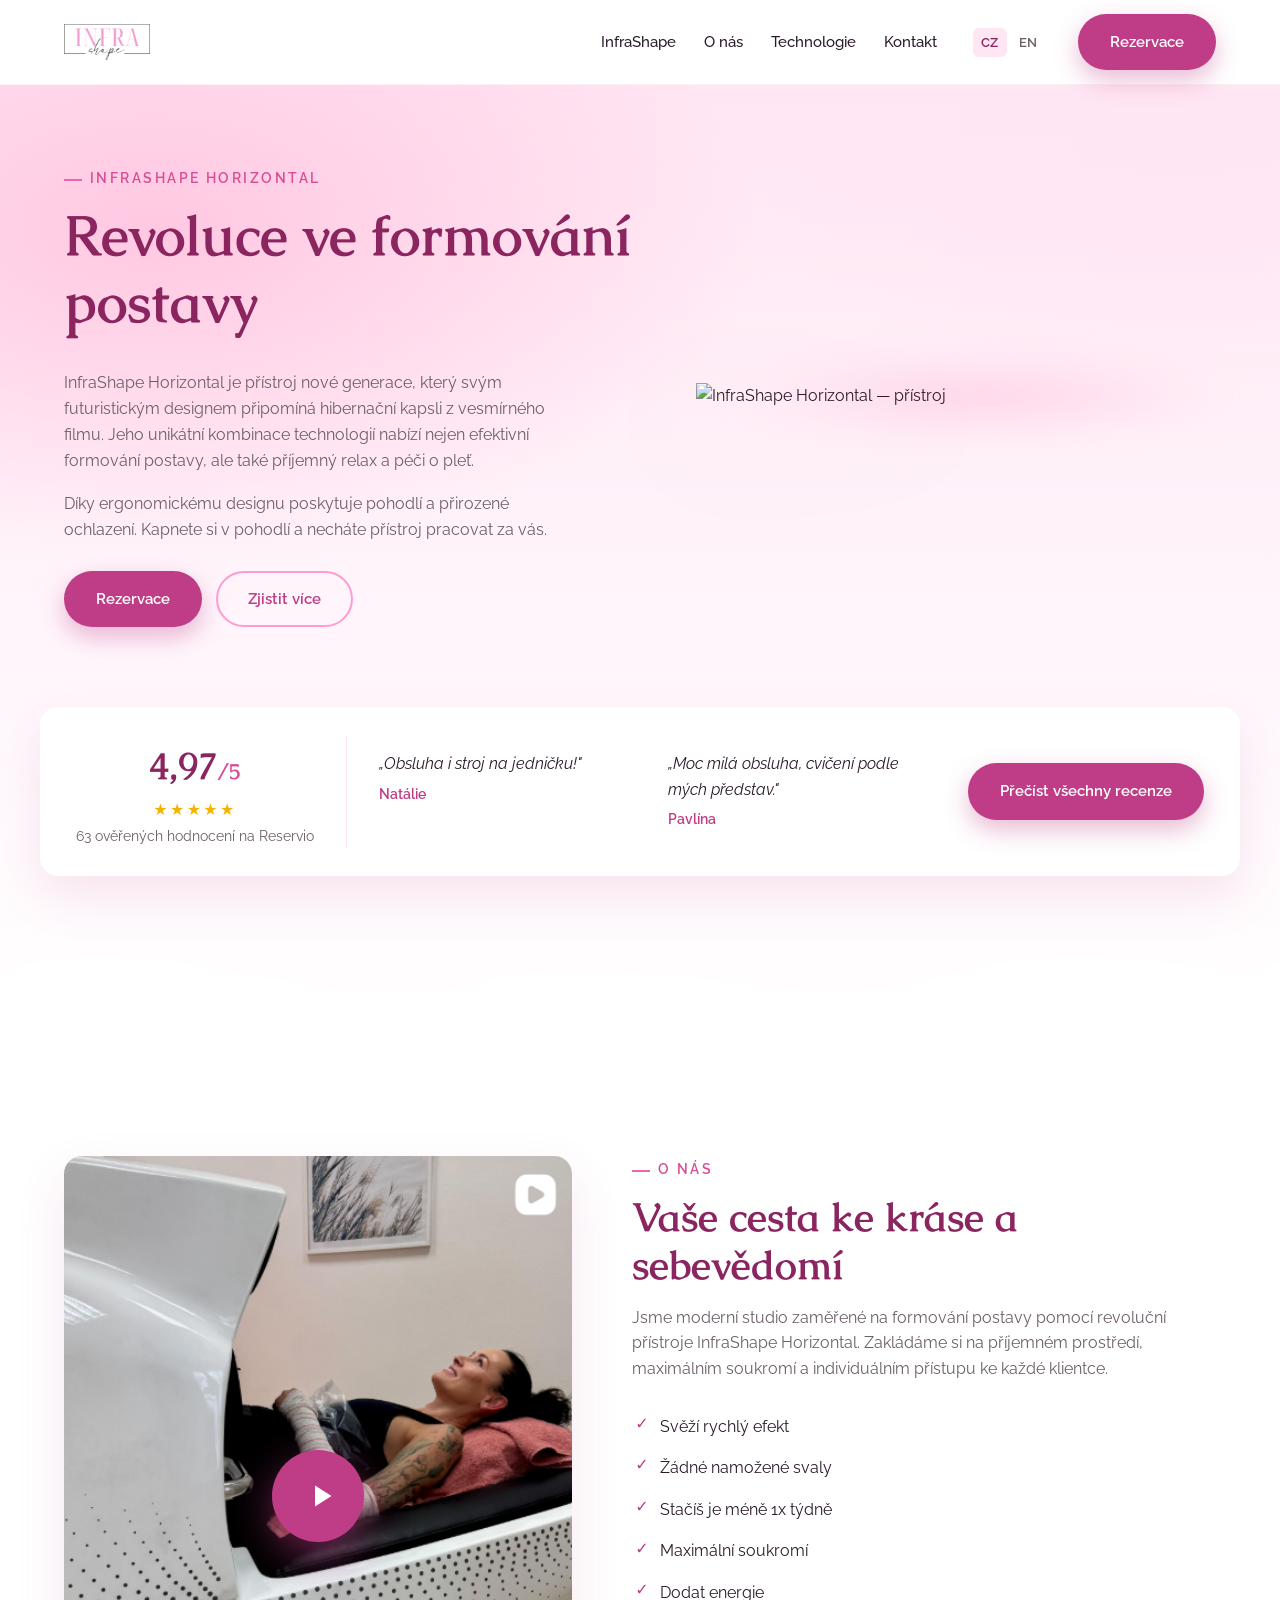
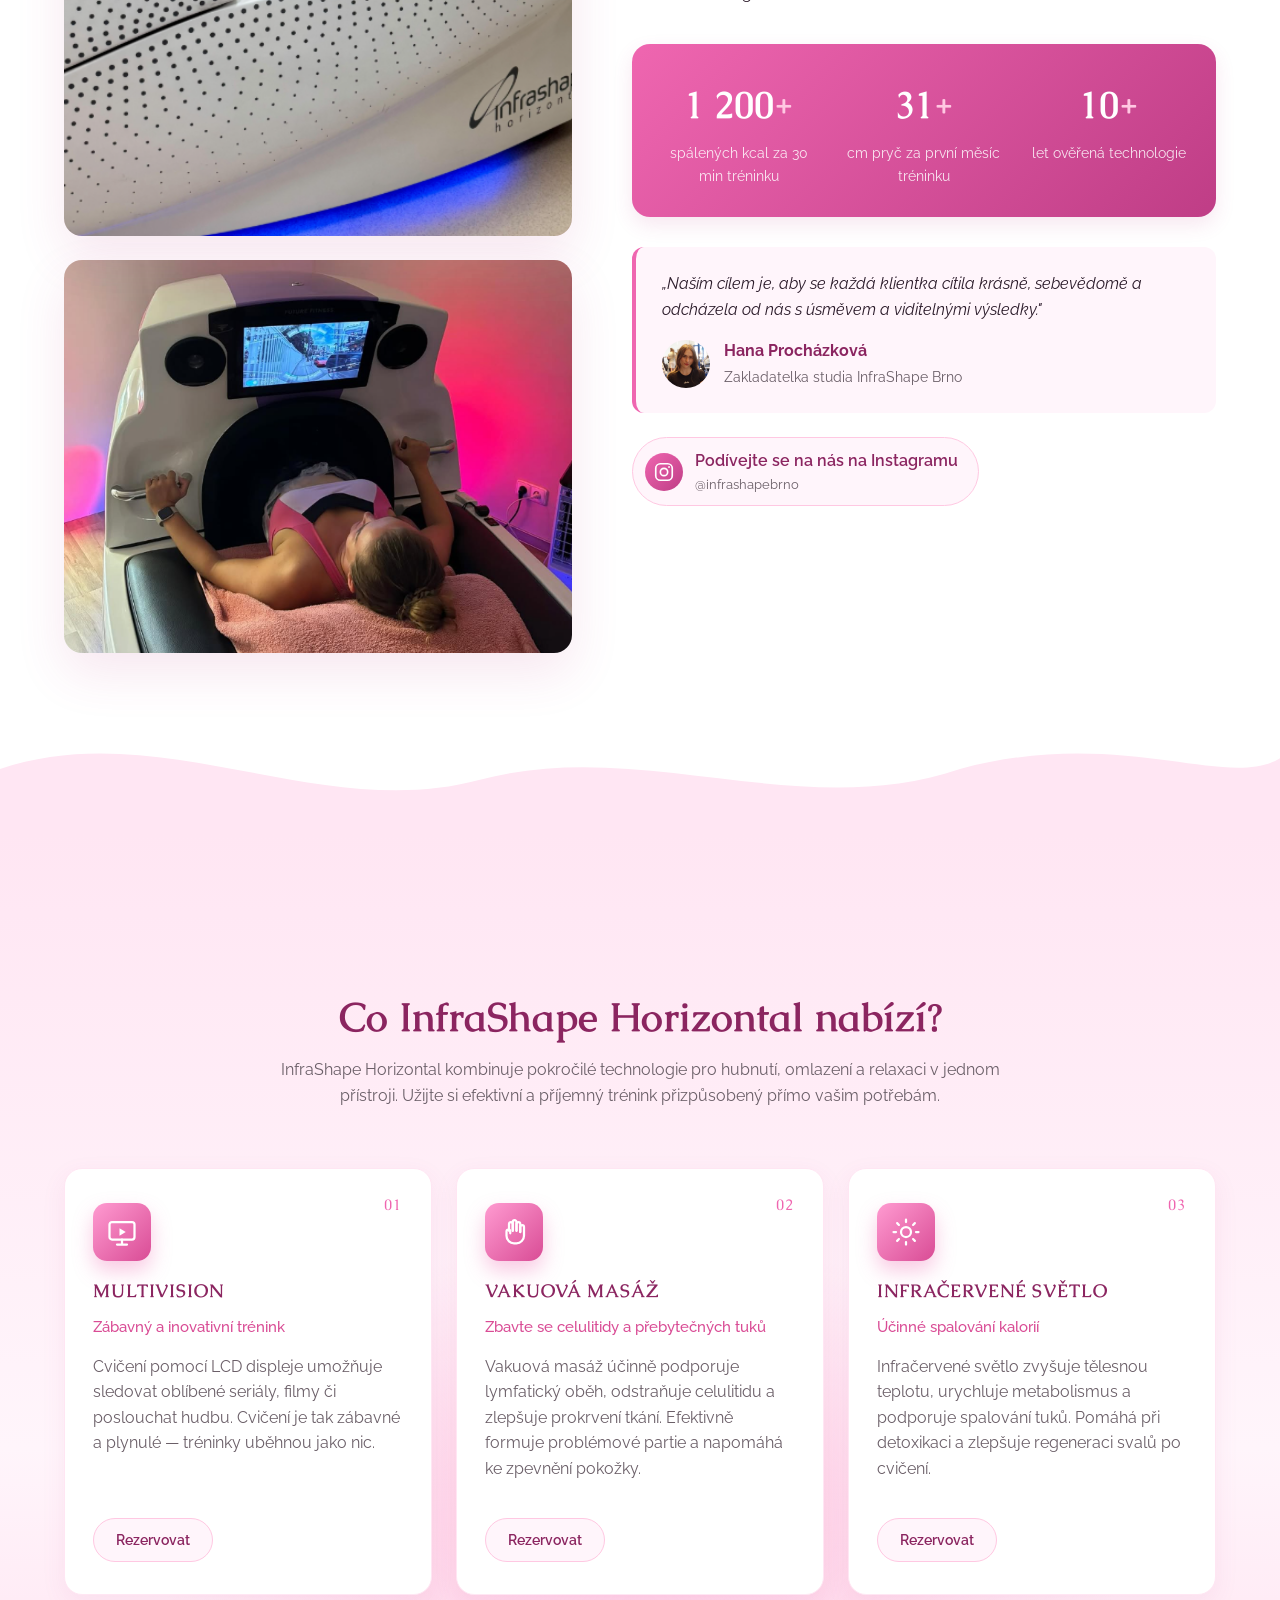
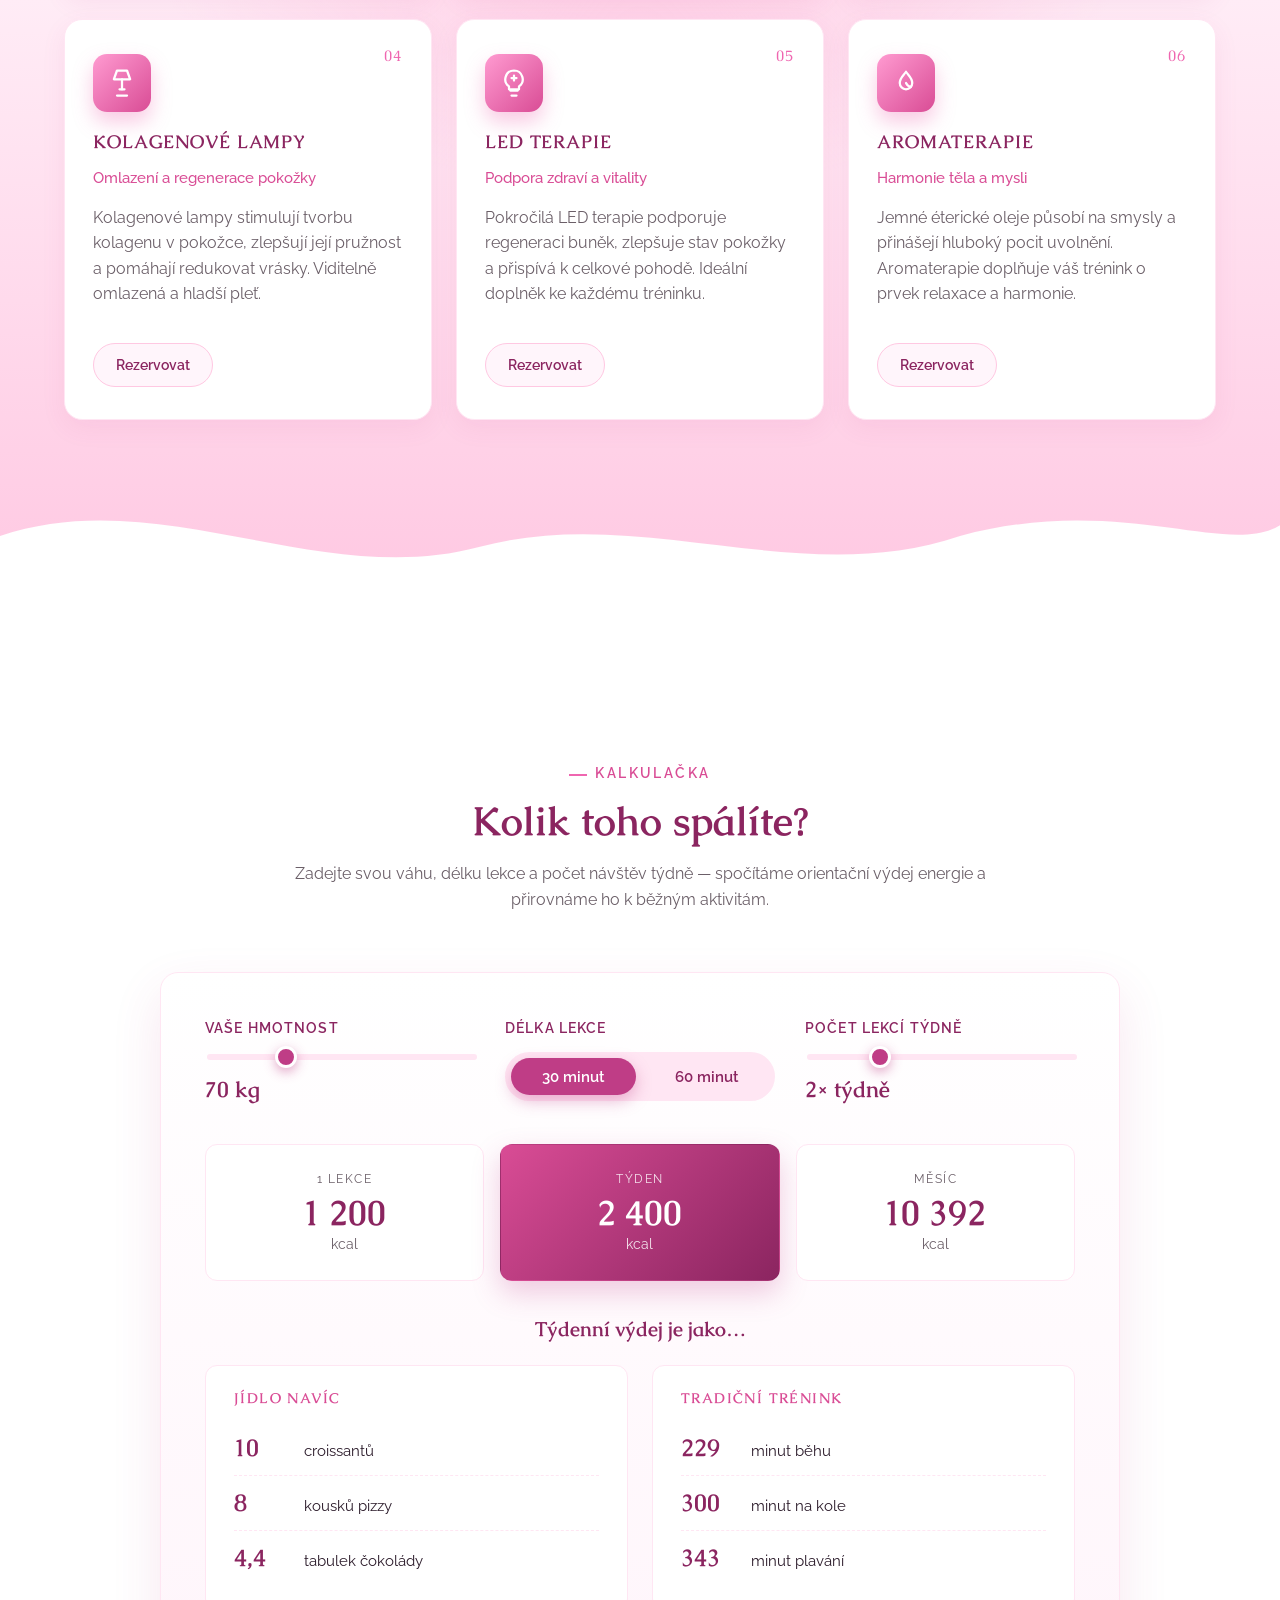
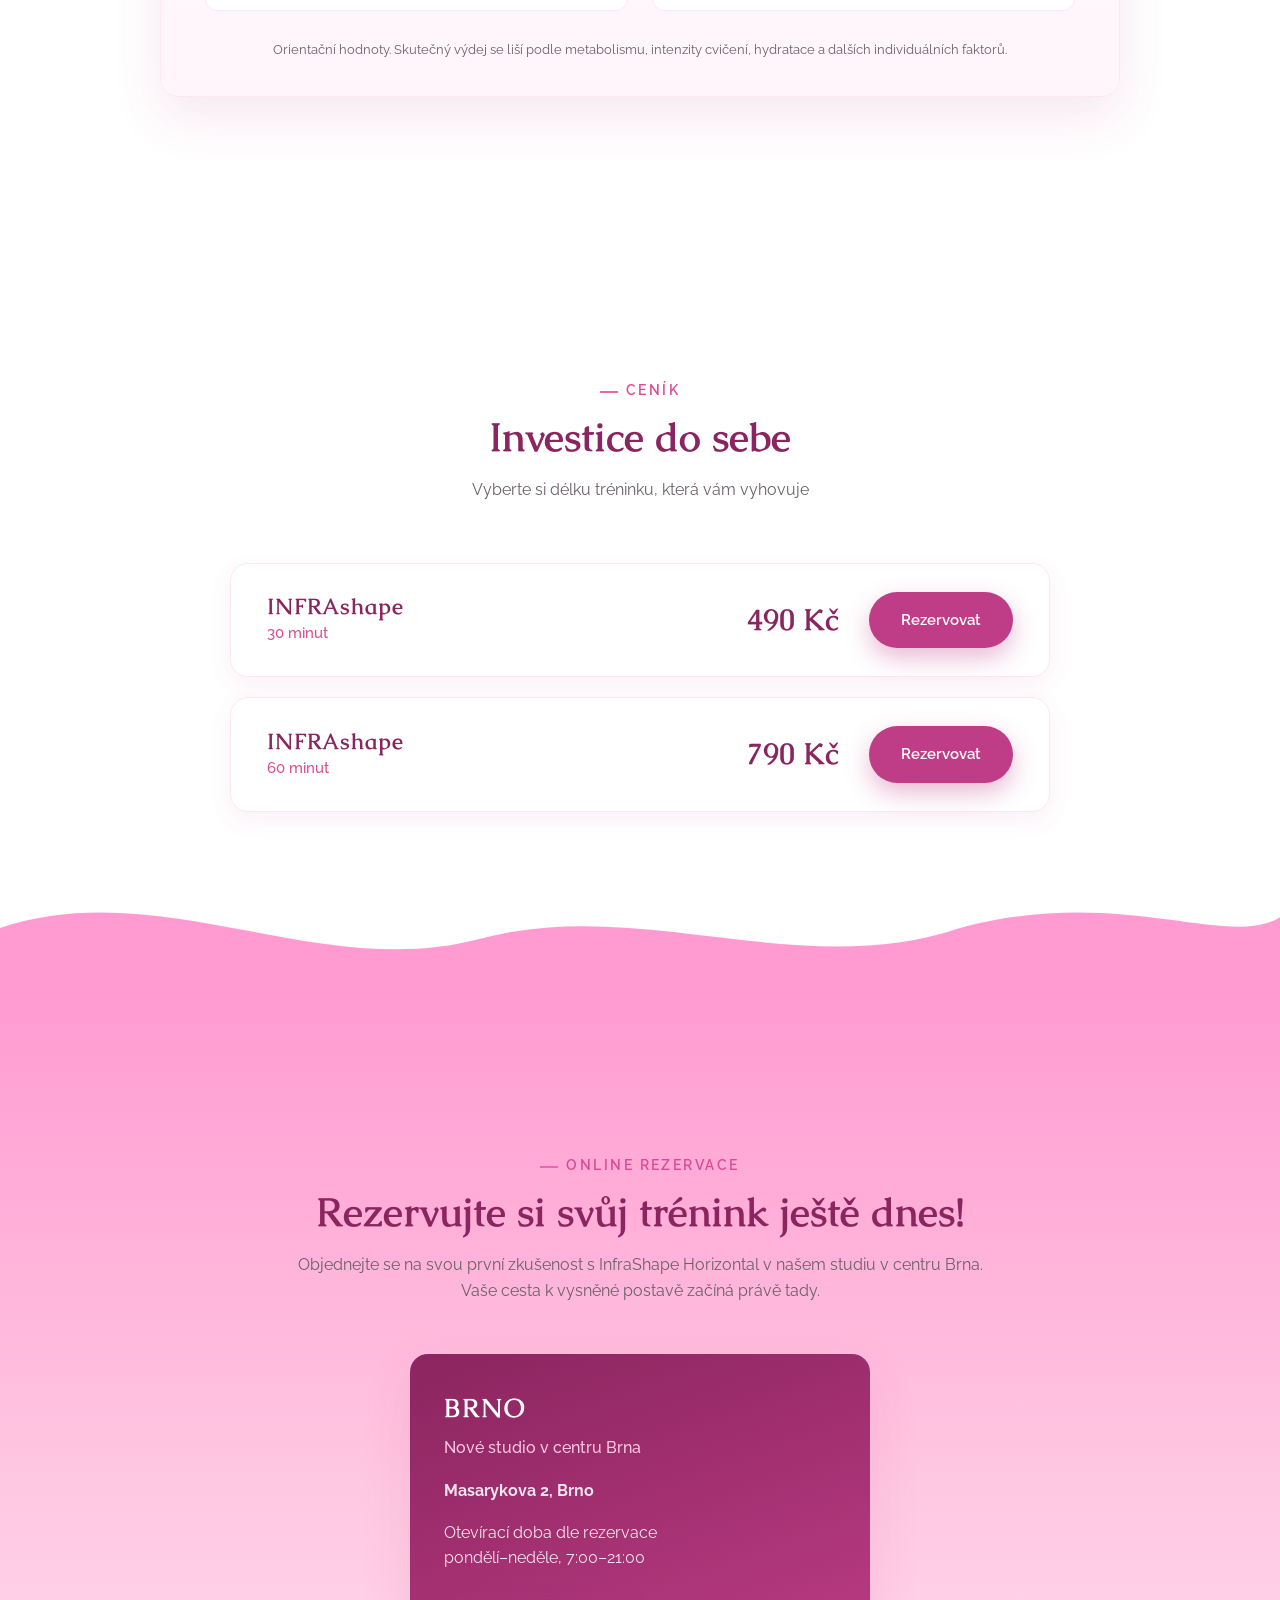
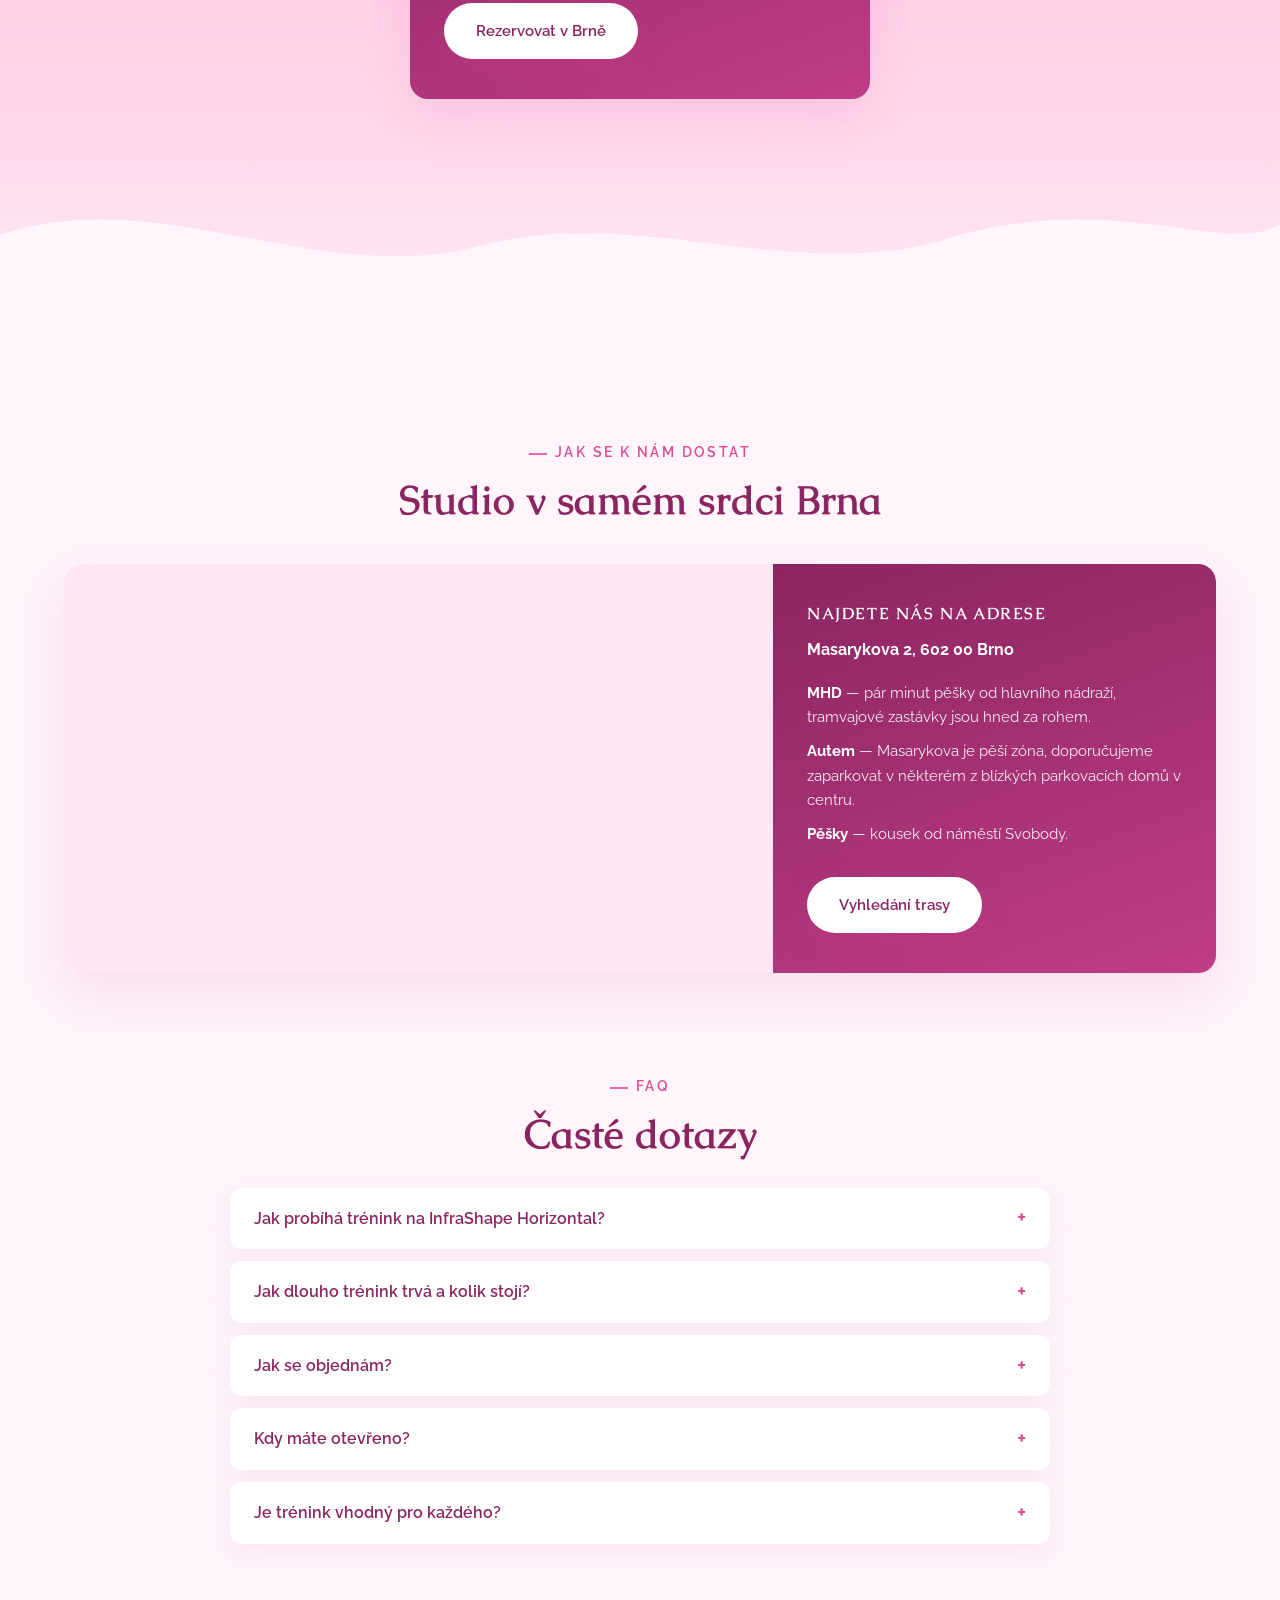
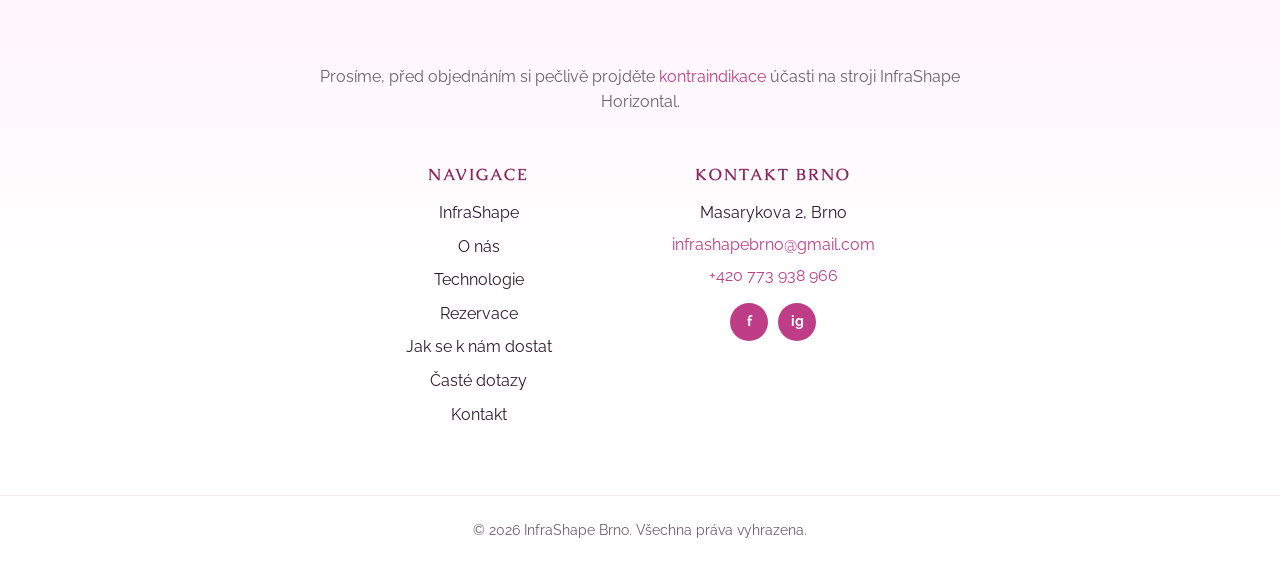
==== index.html @ cd4cecb2 "Úpravy dle klientky: recenze z Reservia, FAQ, Jak se k nám dostat - Pruh se statistikami pod hero na" ====
<!DOCTYPE html>
<html lang="cs">
<head>
  <meta charset="UTF-8" />
  <meta name="viewport" content="width=device-width, initial-scale=1.0" />
  <title>InfraShape Brno — Revoluce ve formování postavy</title>
  <meta name="description" content="InfraShape Horizontal — moderní studio v Brně zaměřené na formování postavy pomocí revoluční technologie. Rezervujte si trénink ještě dnes." />
  <link rel="canonical" href="https://infrashape.vercel.app/" />
  <link rel="alternate" hreflang="cs" href="https://infrashape.vercel.app/" />
  <link rel="alternate" hreflang="en" href="https://infrashape.vercel.app/en/" />
  <link rel="alternate" hreflang="x-default" href="https://infrashape.vercel.app/" />
  <link rel="icon" type="image/png" href="img/logo.png" />
  <link rel="preconnect" href="https://fonts.googleapis.com" />
  <link rel="preconnect" href="https://fonts.gstatic.com" crossorigin />
  <link href="https://fonts.googleapis.com/css2?family=Caudex:wght@400;700&family=Raleway:wght@300;400;500;600;700&display=swap" rel="stylesheet" />
  <link rel="stylesheet" href="css/style.css" />
</head>
<body>

  <header class="site-header">
    <div class="container header-inner">
      <a href="#home" class="logo">
        <img src="img/logo.png" alt="InfraShape" />
      </a>
      <nav class="nav" id="nav">
        <a href="#home">InfraShape</a>
        <a href="#about">O nás</a>
        <a href="#tech">Technologie</a>
        <a href="#contact">Kontakt</a>
      </nav>
      <div class="lang-switch" aria-label="Jazyk">
        <span class="lang-current" aria-current="page">CZ</span>
        <a href="en/" hreflang="en" lang="en">EN</a>
      </div>
      <a href="https://infrashape-brno.reservio.com" class="btn btn-primary" target="_blank" rel="noopener noreferrer">Rezervace</a>
      <button class="nav-toggle" id="navToggle" aria-label="Menu" aria-expanded="false">
        <span></span><span></span><span></span>
      </button>
    </div>
  </header>

  <main>

    <section id="home" class="hero">
      <div class="container hero-inner">
        <div class="hero-text">
          <span class="eyebrow">Infrashape Horizontal</span>
          <h1>Revoluce ve formování postavy</h1>
          <p>InfraShape Horizontal je přístroj nové generace, který svým futuristickým designem připomíná hibernační kapsli z vesmírného filmu. Jeho unikátní kombinace technologií nabízí nejen efektivní formování postavy, ale také příjemný relax a péči o pleť.</p>
          <p>Díky ergonomickému designu poskytuje pohodlí a přirozené ochlazení. Kapnete si v pohodlí a necháte přístroj pracovat za vás.</p>
          <div class="hero-ctas">
            <a href="https://infrashape-brno.reservio.com" class="btn btn-primary" target="_blank" rel="noopener noreferrer">Rezervace</a>
            <a href="#about" class="btn btn-ghost">Zjistit více</a>
          </div>
        </div>
        <div class="hero-image">
          <img src="img/device.png" alt="InfraShape Horizontal — přístroj" />
        </div>
      </div>

      <div class="container reviews">
        <div class="reviews-score">
          <span class="reviews-num">4,97</span><span class="reviews-max">/5</span>
          <span class="reviews-stars" aria-hidden="true">★★★★★</span>
          <p>63 ověřených hodnocení na Reservio</p>
        </div>
        <ul class="reviews-quotes">
          <li><blockquote>„Obsluha i stroj na jedničku!"</blockquote><span>Natálie</span></li>
          <li><blockquote>„Moc milá obsluha, cvičení podle mých představ."</blockquote><span>Pavlína</span></li>
        </ul>
        <a href="https://www.reservio.cz/b/infrashape-brno" class="btn btn-primary" target="_blank" rel="noopener noreferrer">Přečíst všechny recenze</a>
      </div>

      <svg class="wave" viewBox="0 0 1440 120" preserveAspectRatio="none"><path d="M0,60 C180,10 360,110 540,70 C720,30 900,110 1080,60 C1260,20 1380,80 1440,50 L1440,120 L0,120 Z" fill="#ffffff"/></svg>
    </section>

    <section id="about" class="about">
      <div class="container about-inner">
        <div class="about-left">
          <button type="button" class="video-wrap" id="videoOpen" aria-label="Přehrát video">
            <img src="img/nahled.png" alt="InfraShape Brno — video" class="video-poster" />
            <span class="play-btn" aria-hidden="true">
              <svg viewBox="0 0 24 24"><path d="M8 5v14l11-7z" fill="currentColor"/></svg>
            </span>
          </button>
          <img src="img/studio.png" alt="Studio InfraShape Brno" class="about-photo" />
        </div>

        <div class="about-right">
          <span class="eyebrow">O nás</span>
          <h2>Vaše cesta ke kráse a sebevědomí</h2>
          <p>Jsme moderní studio zaměřené na formování postavy pomocí revoluční přístroje InfraShape Horizontal. Zakládáme si na příjemném prostředí, maximálním soukromí a individuálním přístupu ke každé klientce.</p>
          <ul class="bullets">
            <li>Svěží rychlý efekt</li>
            <li>Žádné namožené svaly</li>
            <li>Stačíš je méně 1x týdně</li>
            <li>Maximální soukromí</li>
            <li>Dodat energie</li>
          </ul>
          <aside class="about-highlights">
            <div><strong><span class="num" data-target="1200">0</span><span class="plus">+</span></strong><p>spálených kcal za 30 min tréninku</p></div>
            <div><strong><span class="num" data-target="31">0</span><span class="plus">+</span></strong><p>cm pryč za první měsíc tréninku</p></div>
            <div><strong><span class="num" data-target="10">0</span><span class="plus">+</span></strong><p>let ověřená technologie</p></div>
          </aside>
          <figure class="quote">
            <blockquote>„Naším cílem je, aby se každá klientka cítila krásně, sebevědomě a odcházela od nás s úsměvem a viditelnými výsledky."</blockquote>
            <figcaption>
              <img src="img/zakladatelka.png" alt="Hana Procházková" />
              <div>
                <strong>Hana Procházková</strong>
                <span>Zakladatelka studia InfraShape Brno</span>
              </div>
            </figcaption>
          </figure>
          <a href="https://www.instagram.com/infrashapebrno/" class="insta-link" target="_blank" rel="noopener noreferrer">
            <svg viewBox="0 0 24 24" fill="none" stroke="currentColor" stroke-width="1.8" stroke-linecap="round" stroke-linejoin="round" aria-hidden="true"><rect x="3" y="3" width="18" height="18" rx="5"/><circle cx="12" cy="12" r="4"/><circle cx="17.5" cy="6.5" r="1" fill="currentColor" stroke="none"/></svg>
            <span>Podívejte se na nás na Instagramu <small>@infrashapebrno</small></span>
          </a>
        </div>
      </div>
      <svg class="wave" viewBox="0 0 1440 120" preserveAspectRatio="none"><path d="M0,60 C180,10 360,110 540,70 C720,30 900,110 1080,60 C1260,20 1380,80 1440,50 L1440,120 L0,120 Z" fill="#ffe6f3"/></svg>
    </section>

    <section id="tech" class="tech">
      <div class="container">
        <div class="section-head">
          <h2>Co InfraShape Horizontal nabízí?</h2>
          <p>InfraShape Horizontal kombinuje pokročilé technologie pro hubnutí, omlazení a relaxaci v jednom přístroji. Užijte si efektivní a příjemný trénink přizpůsobený přímo vašim potřebám.</p>
        </div>

        <div class="cards">
          <article class="card">
            <div class="card-icon">
              <svg viewBox="0 0 24 24" fill="none" stroke="currentColor" stroke-width="1.8" stroke-linecap="round" stroke-linejoin="round" aria-hidden="true">
                <rect x="2" y="4" width="20" height="14" rx="2"/>
                <path d="M8 22h8M12 18v4"/>
                <path d="M10 9l5 3-5 3z" fill="currentColor" stroke="none"/>
              </svg>
            </div>
            <span class="num-badge">01</span>
            <h3>Multivision</h3>
            <p class="card-sub">Zábavný a inovativní trénink</p>
            <p>Cvičení pomocí LCD displeje umožňuje sledovat oblíbené seriály, filmy či poslouchat hudbu. Cvičení je tak zábavné a plynulé — tréninky uběhnou jako nic.</p>
            <a href="#reservation" class="card-btn">Rezervovat</a>
          </article>

          <article class="card">
            <div class="card-icon">
              <svg viewBox="0 0 24 24" fill="none" stroke="currentColor" stroke-width="1.8" stroke-linecap="round" stroke-linejoin="round" aria-hidden="true">
                <path d="M8 11V5.5a1.5 1.5 0 013 0V11"/>
                <path d="M11 11V4a1.5 1.5 0 013 0v7"/>
                <path d="M14 11V5.5a1.5 1.5 0 013 0V12"/>
                <path d="M17 12V8a1.5 1.5 0 013 0v7a6 6 0 01-6 6h-2a6 6 0 01-6-6v-3.5a1.5 1.5 0 013 0V13"/>
              </svg>
            </div>
            <span class="num-badge">02</span>
            <h3>Vakuová masáž</h3>
            <p class="card-sub">Zbavte se celulitidy a přebytečných tuků</p>
            <p>Vakuová masáž účinně podporuje lymfatický oběh, odstraňuje celulitidu a zlepšuje prokrvení tkání. Efektivně formuje problémové partie a napomáhá ke zpevnění pokožky.</p>
            <a href="#reservation" class="card-btn">Rezervovat</a>
          </article>

          <article class="card">
            <div class="card-icon">
              <svg viewBox="0 0 24 24" fill="none" stroke="currentColor" stroke-width="1.8" stroke-linecap="round" stroke-linejoin="round" aria-hidden="true">
                <circle cx="12" cy="12" r="4"/>
                <path d="M12 2v2M12 20v2M4.93 4.93l1.41 1.41M17.66 17.66l1.41 1.41M2 12h2M20 12h2M4.93 19.07l1.41-1.41M17.66 6.34l1.41-1.41"/>
              </svg>
            </div>
            <span class="num-badge">03</span>
            <h3>Infračervené světlo</h3>
            <p class="card-sub">Účinné spalování kalorií</p>
            <p>Infračervené světlo zvyšuje tělesnou teplotu, urychluje metabolismus a podporuje spalování tuků. Pomáhá při detoxikaci a zlepšuje regeneraci svalů po cvičení.</p>
            <a href="#reservation" class="card-btn">Rezervovat</a>
          </article>

          <article class="card">
            <div class="card-icon">
              <svg viewBox="0 0 24 24" fill="none" stroke="currentColor" stroke-width="1.8" stroke-linecap="round" stroke-linejoin="round" aria-hidden="true">
                <path d="M8 2h8l2.5 7h-13L8 2z"/>
                <path d="M12 9v8"/>
                <path d="M8 22h8"/>
                <path d="M10 17h4"/>
              </svg>
            </div>
            <span class="num-badge">04</span>
            <h3>Kolagenové lampy</h3>
            <p class="card-sub">Omlazení a regenerace pokožky</p>
            <p>Kolagenové lampy stimulují tvorbu kolagenu v pokožce, zlepšují její pružnost a pomáhají redukovat vrásky. Viditelně omlazená a hladší pleť.</p>
            <a href="#reservation" class="card-btn">Rezervovat</a>
          </article>

          <article class="card">
            <div class="card-icon">
              <svg viewBox="0 0 24 24" fill="none" stroke="currentColor" stroke-width="1.8" stroke-linecap="round" stroke-linejoin="round" aria-hidden="true">
                <path d="M9 18h6"/>
                <path d="M10 22h4"/>
                <path d="M12 2a7 7 0 00-4 12.7V17h8v-2.3A7 7 0 0012 2z"/>
                <path d="M12 6v4M10 8h4"/>
              </svg>
            </div>
            <span class="num-badge">05</span>
            <h3>LED terapie</h3>
            <p class="card-sub">Podpora zdraví a vitality</p>
            <p>Pokročilá LED terapie podporuje regeneraci buněk, zlepšuje stav pokožky a přispívá k celkové pohodě. Ideální doplněk ke každému tréninku.</p>
            <a href="#reservation" class="card-btn">Rezervovat</a>
          </article>

          <article class="card">
            <div class="card-icon">
              <svg viewBox="0 0 24 24" fill="none" stroke="currentColor" stroke-width="1.8" stroke-linecap="round" stroke-linejoin="round" aria-hidden="true">
                <path d="M12 3c-2 3-5 5-5 9a5 5 0 0010 0c0-4-3-6-5-9z"/>
                <path d="M12 12c1 2 2 3 4 3"/>
              </svg>
            </div>
            <span class="num-badge">06</span>
            <h3>Aromaterapie</h3>
            <p class="card-sub">Harmonie těla a mysli</p>
            <p>Jemné éterické oleje působí na smysly a přinášejí hluboký pocit uvolnění. Aromaterapie doplňuje váš trénink o prvek relaxace a harmonie.</p>
            <a href="#reservation" class="card-btn">Rezervovat</a>
          </article>
        </div>
      </div>
      <svg class="wave" viewBox="0 0 1440 120" preserveAspectRatio="none"><path d="M0,60 C180,10 360,110 540,70 C720,30 900,110 1080,60 C1260,20 1380,80 1440,50 L1440,120 L0,120 Z" fill="#ffffff"/></svg>
    </section>

    <section id="calculator" class="calculator">
      <div class="container">
        <div class="section-head">
          <span class="eyebrow">Kalkulačka</span>
          <h2>Kolik toho spálíte?</h2>
          <p>Zadejte svou váhu, délku lekce a počet návštěv týdně — spočítáme orientační výdej energie a přirovnáme ho k běžným aktivitám.</p>
        </div>

        <div class="calc-card">
          <div class="calc-inputs">
            <div class="calc-field">
              <label for="calcWeight">Vaše hmotnost</label>
              <div class="calc-slider">
                <input type="range" id="calcWeight" min="40" max="150" step="1" value="70" />
                <output id="calcWeightOut">70 kg</output>
              </div>
            </div>

            <div class="calc-field">
              <label>Délka lekce</label>
              <div class="calc-switch" role="tablist">
                <button type="button" class="calc-opt active" data-minutes="30">30 minut</button>
                <button type="button" class="calc-opt" data-minutes="60">60 minut</button>
              </div>
            </div>

            <div class="calc-field">
              <label for="calcSessions">Počet lekcí týdně</label>
              <div class="calc-slider">
                <input type="range" id="calcSessions" min="1" max="5" step="1" value="2" />
                <output id="calcSessionsOut">2× týdně</output>
              </div>
            </div>
          </div>

          <div class="calc-stats">
            <div class="calc-stat"><span>1 lekce</span><strong id="calcPerSession">0</strong><small>kcal</small></div>
            <div class="calc-stat highlight"><span>týden</span><strong id="calcPerWeek">0</strong><small>kcal</small></div>
            <div class="calc-stat"><span>měsíc</span><strong id="calcPerMonth">0</strong><small>kcal</small></div>
          </div>

          <div class="calc-equivalents">
            <h3>Týdenní výdej je jako…</h3>
            <div class="eq-grid">
              <div class="eq-col">
                <h4>Jídlo navíc</h4>
                <ul>
                  <li><strong id="eqCroissant">0</strong> <span>croissantů</span></li>
                  <li><strong id="eqPizza">0</strong> <span>kousků pizzy</span></li>
                  <li><strong id="eqChoco">0</strong> <span>tabulek čokolády</span></li>
                </ul>
              </div>
              <div class="eq-col">
                <h4>Tradiční trénink</h4>
                <ul>
                  <li><strong id="eqRun">0</strong> <span>minut běhu</span></li>
                  <li><strong id="eqBike">0</strong> <span>minut na kole</span></li>
                  <li><strong id="eqSwim">0</strong> <span>minut plavání</span></li>
                </ul>
              </div>
            </div>
          </div>

          <p class="calc-disclaimer">Orientační hodnoty. Skutečný výdej se liší podle metabolismu, intenzity cvičení, hydratace a dalších individuálních faktorů.</p>
        </div>
      </div>
    </section>

    <section id="pricing" class="pricing">
      <div class="container">
        <div class="section-head">
          <span class="eyebrow">Ceník</span>
          <h2>Investice do sebe</h2>
          <p>Vyberte si délku tréninku, která vám vyhovuje</p>
        </div>
        <div class="price-list">
          <article class="price-row">
            <div class="price-name">
              <h3>INFRAshape</h3>
              <span>30 minut</span>
            </div>
            <div class="price-value">490 Kč</div>
            <a href="https://infrashape-brno.reservio.com/services/b8f32358-956e-4550-852f-75821f2d2683" class="btn btn-primary" target="_blank" rel="noopener noreferrer">Rezervovat</a>
          </article>
          <article class="price-row">
            <div class="price-name">
              <h3>INFRAshape</h3>
              <span>60 minut</span>
            </div>
            <div class="price-value">790 Kč</div>
            <a href="https://infrashape-brno.reservio.com/services/922b59d6-4914-45c3-ac5c-2c4e66e24cda" class="btn btn-primary" target="_blank" rel="noopener noreferrer">Rezervovat</a>
          </article>
        </div>
      </div>
      <svg class="wave" viewBox="0 0 1440 120" preserveAspectRatio="none"><path d="M0,60 C180,10 360,110 540,70 C720,30 900,110 1080,60 C1260,20 1380,80 1440,50 L1440,120 L0,120 Z" fill="#ff9bd1"/></svg>
    </section>

    <section id="reservation" class="reservation">
      <div class="container">
        <div class="section-head">
          <span class="eyebrow">Online rezervace</span>
          <h2>Rezervujte si svůj trénink ještě dnes!</h2>
          <p>Objednejte se na svou první zkušenost s InfraShape Horizontal v našem studiu v centru Brna. Vaše cesta k vysněné postavě začíná právě tady.</p>
        </div>

        <div class="res-cards">
          <article class="res-card">
            <h3>Brno</h3>
            <p class="res-sub">Nové studio v centru Brna</p>
            <p><strong>Masarykova 2, Brno</strong></p>
            <p>Otevírací doba dle rezervace<br />pondělí–neděle, 7:00–21:00</p>
            <a href="https://infrashape-brno.reservio.com" class="btn btn-primary" target="_blank" rel="noopener noreferrer">Rezervovat v Brně</a>
          </article>
        </div>
      </div>
      <svg class="wave" viewBox="0 0 1440 120" preserveAspectRatio="none"><path d="M0,60 C180,10 360,110 540,70 C720,30 900,110 1080,60 C1260,20 1380,80 1440,50 L1440,120 L0,120 Z" fill="#fff5fb"/></svg>
    </section>

    <section id="directions" class="directions">
      <div class="container">
        <div class="section-head">
          <span class="eyebrow">Jak se k nám dostat</span>
          <h2>Studio v samém srdci Brna</h2>
        </div>
        <div class="map-block">
          <div class="map-embed">
            <iframe
              src="https://www.google.com/maps?q=Masarykova+2,+Brno&output=embed"
              width="100%" height="100%"
              style="border:0"
              allowfullscreen=""
              loading="lazy"
              referrerpolicy="no-referrer"
              sandbox="allow-scripts allow-same-origin allow-popups allow-forms"
              title="Mapa — InfraShape Brno, Masarykova 2">
            </iframe>
          </div>
          <div class="map-info">
            <h4>Najdete nás na adrese</h4>
            <p><strong>Masarykova 2, 602 00 Brno</strong></p>
            <ul class="route-list">
              <li><strong>MHD</strong> — pár minut pěšky od hlavního nádraží, tramvajové zastávky jsou hned za rohem.</li>
              <li><strong>Autem</strong> — Masarykova je pěší zóna, doporučujeme zaparkovat v některém z blízkých parkovacích domů v centru.</li>
              <li><strong>Pěšky</strong> — kousek od náměstí Svobody.</li>
            </ul>
            <a href="https://www.google.com/maps/dir/?api=1&destination=Masarykova+2%2C+Brno" class="btn btn-primary" target="_blank" rel="noopener noreferrer">Vyhledání trasy</a>
          </div>
        </div>
      </div>
    </section>

    <section id="faq" class="faq">
      <div class="container">
        <div class="section-head">
          <span class="eyebrow">FAQ</span>
          <h2>Časté dotazy</h2>
        </div>
        <div class="faq-list">
          <details>
            <summary>Jak probíhá trénink na InfraShape Horizontal?</summary>
            <p>Lehnete si do přístroje a v klidném tempu šlapete, zatímco přístroj kombinuje vakuovou masáž, infračervené světlo, kolagenové lampy, LED terapii a aromaterapii. Během tréninku můžete sledovat seriál nebo poslouchat hudbu.</p>
          </details>
          <details>
            <summary>Jak dlouho trénink trvá a kolik stojí?</summary>
            <p>Nabízíme lekce v délce 30 minut za 490 Kč a 60 minut za 790 Kč. Aktuální ceník najdete v sekci <a href="#pricing">Ceník</a>.</p>
          </details>
          <details>
            <summary>Jak se objednám?</summary>
            <p>Nejjednodušeji online přes <a href="https://infrashape-brno.reservio.com" target="_blank" rel="noopener noreferrer">Reservio</a>, kde vidíte volné termíny. Můžete nám také zavolat na <a href="tel:+420773938966">+420 773 938 966</a>.</p>
          </details>
          <details>
            <summary>Kdy máte otevřeno?</summary>
            <p>Studio funguje na základě rezervací každý den od 7:00 do 21:00.</p>
          </details>
          <details>
            <summary>Je trénink vhodný pro každého?</summary>
            <p>Před první návštěvou si prosím pečlivě projděte <a href="kontraindikace.html">kontraindikace</a>. Pokud si nejste jistá, zda je pro vás trénink vhodný, poraďte se se svým lékařem nebo nám zavolejte.</p>
          </details>
        </div>
      </div>
    </section>

    <section id="contact" class="contact">
      <div class="container">
        <p class="contact-note">Prosíme, před objednáním si pečlivě projděte <a href="kontraindikace.html">kontraindikace</a> účasti na stroji InfraShape Horizontal.</p>
        <div class="contact-grid">
          <div class="contact-nav">
            <h4>Navigace</h4>
            <ul>
              <li><a href="#home">InfraShape</a></li>
              <li><a href="#about">O nás</a></li>
              <li><a href="#tech">Technologie</a></li>
              <li><a href="#reservation">Rezervace</a></li>
              <li><a href="#directions">Jak se k nám dostat</a></li>
              <li><a href="#faq">Časté dotazy</a></li>
              <li><a href="#contact">Kontakt</a></li>
            </ul>
          </div>
          <div class="contact-block">
            <h4>Kontakt Brno</h4>
            <p>Masarykova 2, Brno</p>
            <p><a href="mailto:infrashapebrno@gmail.com">infrashapebrno@gmail.com</a></p>
            <p><a href="tel:+420773938966">+420 773 938 966</a></p>
            <div class="socials">
              <a href="https://www.facebook.com/profile.php?id=61572390729909" aria-label="Facebook" target="_blank" rel="noopener noreferrer">f</a>
              <a href="https://www.instagram.com/infrashapebrno/" aria-label="Instagram" target="_blank" rel="noopener noreferrer">ig</a>
            </div>
          </div>
        </div>
      </div>
      <footer class="footer">
        <div class="container">
          <p>&copy; <span id="year"></span> InfraShape Brno. Všechna práva vyhrazena.</p>
        </div>
      </footer>
    </section>

  </main>

  <div class="modal" id="videoModal" role="dialog" aria-modal="true" aria-label="Video" hidden>
    <div class="modal-backdrop" data-close></div>
    <div class="modal-body">
      <button type="button" class="modal-close" data-close aria-label="Zavřít"><span>&times;</span></button>
      <video id="modalVideo" src="media/video.mp4" controls playsinline preload="metadata"></video>
    </div>
  </div>

  <script src="js/script.js"></script>
</body>
</html>
---- css/style.css ----
:root {
  --pink-50: #fff5fb;
  --pink-100: #ffe6f3;
  --pink-200: #ffc8e2;
  --pink-300: #ff9bd1;
  --pink-400: #ef66b0;
  --pink-500: #d94c95;
  --pink-600: #bf3d86;
  --pink-700: #8b2560;
  --text: #2b1b2a;
  --muted: #6b5f68;
  --white: #ffffff;
  --radius: 18px;
  --radius-sm: 12px;
  --shadow: 0 20px 50px rgba(191, 61, 134, 0.12);
  --shadow-sm: 0 8px 24px rgba(191, 61, 134, 0.08);
  --font-heading: "Caudex", Georgia, serif;
  --font-body: "Raleway", system-ui, -apple-system, sans-serif;
  --container: 1200px;
}

* { box-sizing: border-box; }
html { scroll-behavior: smooth; }
body {
  margin: 0;
  font-family: var(--font-body);
  color: var(--text);
  background: var(--white);
  line-height: 1.6;
  -webkit-font-smoothing: antialiased;
}
img { max-width: 100%; height: auto; display: block; }
a { color: var(--pink-600); text-decoration: none; }
a:hover { color: var(--pink-700); }
h1, h2, h3, h4 { font-family: var(--font-heading); color: var(--pink-700); margin: 0 0 .4em; line-height: 1.2; }
h1 { font-size: clamp(2rem, 4.5vw, 3.5rem); }
h2 { font-size: clamp(1.6rem, 3.2vw, 2.5rem); }
h3 { font-size: 1.35rem; }
p { margin: 0 0 1em; color: var(--muted); }

.container {
  max-width: var(--container);
  margin: 0 auto;
  padding: 0 24px;
}

.eyebrow {
  display: inline-block;
  color: var(--pink-500);
  font-size: .85rem;
  letter-spacing: .18em;
  text-transform: uppercase;
  font-weight: 600;
  margin-bottom: .75rem;
  position: relative;
  padding-left: 26px;
}
.eyebrow::before {
  content: "";
  position: absolute;
  left: 0; top: 50%;
  width: 18px; height: 2px;
  background: var(--pink-400);
}

/* Buttons */
.btn {
  display: inline-block;
  padding: 14px 30px;
  border-radius: 999px;
  font-weight: 600;
  font-size: .95rem;
  transition: transform .2s, box-shadow .2s, background .2s;
  border: 2px solid transparent;
  cursor: pointer;
}
.btn-primary {
  background: var(--pink-600);
  color: var(--white) !important;
  box-shadow: 0 10px 25px rgba(191, 61, 134, 0.35);
}
.btn-primary:hover {
  background: var(--pink-700);
  transform: translateY(-2px);
  box-shadow: 0 14px 30px rgba(191, 61, 134, 0.45);
}
.btn-ghost {
  background: transparent;
  color: var(--pink-600) !important;
  border-color: var(--pink-300);
}
.btn-ghost:hover { background: var(--pink-100); }

/* Header */
.site-header {
  position: sticky;
  top: 0;
  z-index: 100;
  background: rgba(255, 255, 255, 0.85);
  backdrop-filter: saturate(1.2) blur(10px);
  border-bottom: 1px solid rgba(191, 61, 134, 0.08);
}
.header-inner {
  display: flex;
  align-items: center;
  justify-content: space-between;
  gap: 16px;
  padding: 14px 24px;
}
.logo img { height: 36px; width: auto; }
.nav {
  display: flex;
  gap: 28px;
  margin-left: auto;
  margin-right: 20px;
}
.nav a {
  color: var(--text);
  font-weight: 500;
  font-size: .95rem;
  transition: color .2s;
}
.nav a:hover { color: var(--pink-600); }

.lang-switch {
  display: flex;
  align-items: center;
  gap: 4px;
  margin-right: 16px;
  font-size: .82rem;
  font-weight: 600;
  letter-spacing: .04em;
}
.lang-switch a,
.lang-switch .lang-current {
  padding: 4px 8px;
  border-radius: 6px;
  transition: color .2s, background .2s;
}
.lang-switch a {
  color: var(--muted);
}
.lang-switch a:hover {
  color: var(--pink-700);
  background: var(--pink-50);
}
.lang-switch .lang-current {
  color: var(--pink-700);
  background: var(--pink-100);
}
.nav-toggle {
  display: none;
  background: none;
  border: 0;
  width: 36px;
  height: 36px;
  flex-direction: column;
  justify-content: space-between;
  padding: 8px 6px;
  cursor: pointer;
}
.nav-toggle span {
  display: block;
  height: 2px;
  background: var(--pink-700);
  border-radius: 2px;
  transition: transform .25s, opacity .25s;
}

/* Hero */
.hero {
  position: relative;
  padding: 80px 0 160px;
  background:
    radial-gradient(1100px 600px at 12% 15%, var(--pink-200) 0%, transparent 55%),
    radial-gradient(900px 500px at 92% 5%, var(--pink-100) 0%, transparent 50%),
    linear-gradient(180deg, var(--pink-100) 0%, var(--pink-50) 55%, var(--white) 100%);
  overflow: hidden;
}
.hero-inner {
  display: grid;
  grid-template-columns: 1.1fr 1fr;
  gap: 60px;
  align-items: center;
}
.hero-text h1 { margin-bottom: .6em; }
.hero-text p { font-size: 1.02rem; max-width: 520px; }
.hero-ctas {
  display: flex;
  gap: 14px;
  margin-top: 28px;
  flex-wrap: wrap;
}
.hero-image {
  position: relative;
}
.hero-image::before {
  content: "";
  position: absolute;
  inset: -20px -40px -20px 20px;
  background: radial-gradient(ellipse at center, var(--pink-200), transparent 65%);
  filter: blur(20px);
  z-index: 0;
}
.hero-image img {
  position: relative;
  z-index: 1;
  filter: drop-shadow(0 30px 60px rgba(139, 37, 96, 0.25));
}

.reviews {
  display: grid;
  grid-template-columns: auto 1fr auto;
  align-items: center;
  gap: 32px;
  margin-top: 80px;
  background: var(--white);
  border-radius: var(--radius);
  padding: 28px 36px;
  box-shadow: var(--shadow);
  position: relative;
  z-index: 2;
}
.reviews-score { text-align: center; padding-right: 32px; border-right: 1px solid var(--pink-100); }
.reviews-num {
  font-family: var(--font-heading);
  font-size: 2.4rem;
  color: var(--pink-700);
  font-weight: 700;
}
.reviews-max {
  color: var(--pink-500);
  font-family: var(--font-heading);
  font-size: 1.4rem;
  font-weight: 700;
}
.reviews-stars { display: block; color: #f5b301; letter-spacing: .15em; }
.reviews-score p { margin: 4px 0 0; font-size: .85rem; color: var(--muted); }
.reviews-quotes {
  list-style: none;
  margin: 0;
  padding: 0;
  display: grid;
  grid-template-columns: 1fr 1fr;
  gap: 20px;
}
.reviews-quotes blockquote { margin: 0 0 4px; font-style: italic; color: var(--text); }
.reviews-quotes span { font-size: .85rem; color: var(--pink-600); font-weight: 600; }

/* Wave */
.wave {
  position: absolute;
  left: 0; right: 0;
  bottom: -1px;
  width: 100%;
  height: 130px;
  display: block;
  pointer-events: none;
  z-index: 3;
}

/* About */
.about {
  padding: 120px 0 180px;
  background: var(--white);
  position: relative;
}
.about-inner {
  display: grid;
  grid-template-columns: 1fr 1.15fr;
  gap: 60px;
  align-items: start;
}
.about-left {
  display: flex;
  flex-direction: column;
  gap: 24px;
}
.about-left .video-wrap { max-width: 100%; height: auto; }
.about-photo {
  width: 100%;
  height: auto;
  border-radius: var(--radius);
  box-shadow: var(--shadow);
  display: block;
  transition: transform .4s ease, box-shadow .4s ease;
}
.about-photo:hover {
  transform: scale(1.03);
  box-shadow: 0 26px 60px rgba(191, 61, 134, 0.2);
}
.video-wrap {
  position: relative;
  display: block;
  width: 100%;
  padding: 0;
  border: 0;
  cursor: pointer;
  border-radius: var(--radius);
  overflow: hidden;
  box-shadow: var(--shadow);
  background: var(--pink-100);
  font: inherit;
}
.video-wrap .video-poster {
  width: 100%;
  height: auto;
  display: block;
  border-radius: 0;
  box-shadow: none;
  transition: transform .5s ease;
}
.video-wrap:hover .video-poster { transform: scale(1.04); }
.play-btn {
  position: absolute;
  inset: 0;
  display: flex;
  align-items: center;
  justify-content: center;
  pointer-events: none;
}
.play-btn::before {
  content: "";
  position: absolute;
  width: 92px;
  height: 92px;
  border-radius: 50%;
  background: var(--pink-600);
  box-shadow: 0 14px 40px rgba(191, 61, 134, 0.55);
  animation: pulse 2s ease-out infinite;
}
.play-btn::after {
  content: "";
  position: absolute;
  width: 92px;
  height: 92px;
  border-radius: 50%;
  border: 2px solid var(--pink-300);
  animation: ring 2s ease-out infinite;
  opacity: 0;
}
.play-btn svg {
  position: relative;
  width: 36px;
  height: 36px;
  color: var(--white);
  transform: translateX(3px);
  z-index: 1;
}
@keyframes pulse {
  0%, 100% { transform: scale(1); box-shadow: 0 14px 40px rgba(191, 61, 134, 0.55); }
  50% { transform: scale(1.08); box-shadow: 0 18px 50px rgba(191, 61, 134, 0.7); }
}
@keyframes ring {
  0% { transform: scale(1); opacity: .8; }
  100% { transform: scale(1.9); opacity: 0; }
}

/* Video modal */
.modal {
  position: fixed;
  inset: 0;
  z-index: 200;
  display: flex;
  align-items: center;
  justify-content: center;
  padding: 24px;
}
.modal[hidden] { display: none; }
.modal-backdrop {
  position: absolute;
  inset: 0;
  background: rgba(27, 8, 22, 0.78);
  backdrop-filter: blur(6px);
  animation: fadeIn .25s ease;
}
.modal-body {
  position: relative;
  width: min(960px, 100%);
  max-height: 90vh;
  animation: popIn .3s cubic-bezier(.2, .9, .3, 1.2);
}
.modal-body video {
  width: 100%;
  max-height: 90vh;
  display: block;
  border-radius: var(--radius);
  box-shadow: 0 30px 80px rgba(0, 0, 0, 0.5);
  background: #000;
}
.modal-close {
  position: absolute;
  top: 14px;
  right: 14px;
  width: 48px;
  height: 48px;
  border-radius: 50%;
  border: 0;
  background: var(--white);
  color: var(--pink-700);
  font-size: 1.9rem;
  line-height: 1;
  cursor: pointer;
  box-shadow: 0 8px 24px rgba(0, 0, 0, 0.4);
  z-index: 2;
  display: flex;
  align-items: center;
  justify-content: center;
  padding: 0;
  transition: background .2s, box-shadow .2s;
}
.modal-close span {
  display: inline-block;
  transition: transform .35s cubic-bezier(.2, .9, .3, 1.2);
}
.modal-close:hover {
  background: var(--pink-100);
  box-shadow: 0 10px 28px rgba(0, 0, 0, 0.5);
}
.modal-close:hover span { transform: rotate(90deg) scale(1.15); }
@keyframes fadeIn { from { opacity: 0; } to { opacity: 1; } }
@keyframes popIn { from { opacity: 0; transform: scale(.92); } to { opacity: 1; transform: scale(1); } }
body.modal-open { overflow: hidden; }
.about-text h2 { margin-bottom: .8em; }
.bullets { list-style: none; padding: 0; margin: 24px 0; }
.bullets li {
  padding: 8px 0 8px 28px;
  position: relative;
  color: var(--text);
}
.bullets li::before {
  content: "✓";
  position: absolute;
  left: 0;
  width: 20px; height: 20px;
  display: inline-flex;
  align-items: center;
  justify-content: center;
  color: var(--pink-600);
  font-weight: 700;
}

.quote {
  margin: 30px 0 0;
  padding: 24px 26px;
  background: var(--pink-50);
  border-left: 4px solid var(--pink-400);
  border-radius: var(--radius-sm);
  transition: transform .4s ease, box-shadow .4s ease;
}
.quote:hover {
  transform: scale(1.03);
  box-shadow: 0 20px 50px rgba(191, 61, 134, 0.15);
}
.quote blockquote {
  margin: 0 0 16px;
  font-style: italic;
  color: var(--text);
}
.quote figcaption {
  display: flex;
  align-items: center;
  gap: 14px;
}
.quote figcaption img {
  width: 48px; height: 48px;
  border-radius: 50%;
  object-fit: cover;
  background: var(--pink-200);
}
.quote figcaption strong { display: block; color: var(--pink-700); }
.quote figcaption span { font-size: .85rem; color: var(--muted); }

.about-highlights {
  display: grid;
  grid-template-columns: repeat(3, 1fr);
  gap: 20px;
  margin-top: 30px;
  background: linear-gradient(135deg, var(--pink-400), var(--pink-600));
  border-radius: var(--radius);
  padding: 30px 24px;
  color: var(--white);
  box-shadow: 0 8px 20px rgba(191, 61, 134, 0.12);
  transition: transform .4s ease, box-shadow .4s ease;
}
.about-highlights:hover {
  transform: scale(1.03);
  box-shadow: 0 12px 26px rgba(191, 61, 134, 0.18);
}
.about-highlights div { text-align: center; }
.about-highlights strong {
  font-family: var(--font-heading);
  font-size: 2.4rem;
  display: block;
}
.about-highlights strong .plus { color: var(--pink-200); }
.about-highlights p { color: rgba(255,255,255,.85); margin: 6px 0 0; font-size: .9rem; }

/* Tech */
.tech {
  position: relative;
  padding: 160px 0 180px;
  background:
    radial-gradient(900px 500px at 50% 50%, var(--pink-200) 0%, transparent 55%),
    linear-gradient(180deg, var(--pink-100) 0%, var(--pink-50) 45%, var(--pink-200) 100%);
}
.section-head {
  max-width: 720px;
  margin: 0 auto 60px;
  text-align: center;
}
.cards {
  display: grid;
  grid-template-columns: repeat(3, 1fr);
  gap: 24px;
}
.card {
  position: relative;
  background: var(--white);
  border-radius: var(--radius);
  padding: 34px 28px 32px;
  box-shadow: var(--shadow-sm);
  transition: transform .25s, box-shadow .25s;
  border: 1px solid var(--pink-100);
  display: flex;
  flex-direction: column;
}
.card:hover {
  transform: translateY(-6px);
  box-shadow: var(--shadow);
}
.card-icon {
  width: 58px; height: 58px;
  border-radius: 14px;
  background: linear-gradient(135deg, var(--pink-300), var(--pink-500));
  color: var(--white);
  display: flex;
  align-items: center;
  justify-content: center;
  margin-bottom: 20px;
  box-shadow: 0 10px 20px rgba(239, 102, 176, 0.35);
}
.card-icon svg { width: 30px; height: 30px; }
.num-badge {
  position: absolute;
  top: 24px; right: 28px;
  font-family: var(--font-heading);
  font-size: .95rem;
  color: var(--pink-400);
  letter-spacing: .1em;
}
.card h3 {
  text-transform: uppercase;
  letter-spacing: .05em;
  font-size: 1.1rem;
}
.card-sub {
  color: var(--pink-500);
  font-weight: 500;
  margin: 6px 0 14px;
  font-size: .95rem;
}
.card > p:not(.card-sub) { flex: 1; }
.card-btn {
  align-self: flex-start;
  margin-top: 20px;
  padding: 10px 22px;
  border-radius: 999px;
  background: var(--pink-50);
  color: var(--pink-700) !important;
  font-weight: 600;
  font-size: .88rem;
  border: 1.5px solid var(--pink-200);
  transition: background .2s, border-color .2s, transform .2s, color .2s;
}
.card-btn:hover {
  background: var(--pink-600);
  border-color: var(--pink-600);
  color: var(--white) !important;
  transform: translateY(-2px);
}

/* Calculator */
.calculator {
  position: relative;
  padding: 160px 0 120px;
  background: var(--white);
}
.calc-card {
  max-width: 960px;
  margin: 40px auto 0;
  background: linear-gradient(180deg, var(--white), var(--pink-50));
  border-radius: var(--radius);
  padding: 44px 44px 36px;
  box-shadow: var(--shadow);
  border: 1px solid var(--pink-100);
}
.calc-inputs {
  display: grid;
  grid-template-columns: repeat(3, 1fr);
  gap: 30px;
  margin-bottom: 36px;
}
.calc-field label {
  display: block;
  font-weight: 600;
  font-size: .88rem;
  color: var(--pink-700);
  text-transform: uppercase;
  letter-spacing: .08em;
  margin-bottom: 12px;
}
.calc-slider {
  display: flex;
  flex-direction: column;
  gap: 10px;
}
.calc-slider output {
  font-family: var(--font-heading);
  font-size: 1.4rem;
  color: var(--pink-700);
  font-weight: 700;
}
.calc-slider input[type="range"] {
  -webkit-appearance: none;
  appearance: none;
  width: 100%;
  height: 6px;
  border-radius: 999px;
  background: var(--pink-100);
  outline: none;
}
.calc-slider input[type="range"]::-webkit-slider-thumb {
  -webkit-appearance: none;
  appearance: none;
  width: 22px;
  height: 22px;
  border-radius: 50%;
  background: var(--pink-600);
  border: 3px solid var(--white);
  box-shadow: 0 4px 12px rgba(191, 61, 134, 0.45);
  cursor: pointer;
  transition: transform .15s;
}
.calc-slider input[type="range"]::-webkit-slider-thumb:hover { transform: scale(1.15); }
.calc-slider input[type="range"]::-moz-range-thumb {
  width: 22px;
  height: 22px;
  border-radius: 50%;
  background: var(--pink-600);
  border: 3px solid var(--white);
  box-shadow: 0 4px 12px rgba(191, 61, 134, 0.45);
  cursor: pointer;
}
.calc-switch {
  display: flex;
  gap: 8px;
  padding: 6px;
  background: var(--pink-100);
  border-radius: 999px;
}
.calc-opt {
  flex: 1;
  padding: 10px 16px;
  border: 0;
  border-radius: 999px;
  background: transparent;
  color: var(--pink-700);
  font-weight: 600;
  cursor: pointer;
  font-size: .92rem;
  transition: background .2s, color .2s, box-shadow .2s;
  font-family: inherit;
}
.calc-opt.active {
  background: var(--pink-600);
  color: var(--white);
  box-shadow: 0 6px 16px rgba(191, 61, 134, 0.35);
}

.calc-stats {
  display: grid;
  grid-template-columns: repeat(3, 1fr);
  gap: 16px;
  margin-bottom: 36px;
}
.calc-stat {
  text-align: center;
  padding: 24px 16px;
  border-radius: var(--radius-sm);
  background: var(--white);
  border: 1px solid var(--pink-100);
}
.calc-stat span {
  display: block;
  text-transform: uppercase;
  letter-spacing: .12em;
  font-size: .78rem;
  color: var(--muted);
  margin-bottom: 6px;
}
.calc-stat strong {
  font-family: var(--font-heading);
  font-size: 2.2rem;
  color: var(--pink-700);
  font-weight: 700;
  display: block;
  line-height: 1;
}
.calc-stat small {
  display: block;
  margin-top: 4px;
  color: var(--muted);
  font-size: .85rem;
}
.calc-stat.highlight {
  background: linear-gradient(135deg, var(--pink-500), var(--pink-700));
  border-color: transparent;
  box-shadow: 0 12px 28px rgba(191, 61, 134, 0.25);
}
.calc-stat.highlight span, .calc-stat.highlight small { color: rgba(255,255,255,.85); }
.calc-stat.highlight strong { color: var(--white); }

.calc-equivalents h3 {
  text-align: center;
  font-size: 1.25rem;
  margin-bottom: 24px;
}
.eq-grid {
  display: grid;
  grid-template-columns: 1fr 1fr;
  gap: 24px;
}
.eq-col {
  background: var(--white);
  border: 1px solid var(--pink-100);
  border-radius: var(--radius-sm);
  padding: 24px 28px;
}
.eq-col h4 {
  text-transform: uppercase;
  letter-spacing: .1em;
  font-size: .88rem;
  color: var(--pink-500);
  margin-bottom: 14px;
}
.eq-col ul { list-style: none; padding: 0; margin: 0; }
.eq-col li {
  display: flex;
  align-items: baseline;
  gap: 10px;
  padding: 8px 0;
  border-bottom: 1px dashed var(--pink-100);
}
.eq-col li:last-child { border-bottom: 0; }
.eq-col li strong {
  font-family: var(--font-heading);
  font-size: 1.5rem;
  color: var(--pink-700);
  min-width: 60px;
}
.eq-col li span { color: var(--text); font-size: .96rem; }

.calc-disclaimer {
  margin: 28px 0 0;
  text-align: center;
  font-size: .82rem;
  color: var(--muted);
}

@media (max-width: 780px) {
  .calc-card { padding: 30px 22px 28px; }
  .calc-inputs { grid-template-columns: 1fr; gap: 24px; }
  .calc-stats { grid-template-columns: 1fr; }
  .eq-grid { grid-template-columns: 1fr; }
}

/* Pricing */
.pricing {
  position: relative;
  padding: 160px 0 180px;
  background: var(--white);
}
.price-list {
  max-width: 820px;
  margin: 50px auto 0;
  display: flex;
  flex-direction: column;
  gap: 20px;
}
.price-row {
  display: grid;
  grid-template-columns: 1fr auto auto;
  gap: 30px;
  align-items: center;
  padding: 28px 36px;
  background: var(--white);
  border: 1px solid var(--pink-100);
  border-radius: var(--radius);
  box-shadow: var(--shadow-sm);
  transition: transform .3s ease, box-shadow .3s ease, border-color .3s ease;
}
.price-row:hover {
  transform: translateY(-3px);
  border-color: var(--pink-300);
  box-shadow: var(--shadow);
}
.price-name h3 {
  margin: 0;
  font-size: 1.35rem;
  letter-spacing: .04em;
}
.price-name span {
  color: var(--pink-500);
  font-weight: 500;
  font-size: .95rem;
}
.price-value {
  font-family: var(--font-heading);
  font-size: 1.9rem;
  color: var(--pink-700);
  font-weight: 700;
  white-space: nowrap;
}
@media (max-width: 680px) {
  .price-row {
    grid-template-columns: 1fr;
    text-align: center;
    gap: 16px;
    padding: 24px 20px;
  }
  .price-row .btn { justify-self: center; }
}

/* Reservation */
.reservation {
  position: relative;
  padding: 160px 0 200px;
  background: linear-gradient(180deg, var(--pink-300) 0%, var(--pink-200) 55%, var(--pink-100) 100%);
  text-align: center;
}
.reservation .section-head { margin-bottom: 50px; }
.res-cards {
  display: grid;
  grid-template-columns: minmax(300px, 460px);
  justify-content: center;
  gap: 24px;
}
.res-card {
  background: linear-gradient(160deg, var(--pink-700), var(--pink-600));
  color: var(--white);
  border-radius: var(--radius);
  padding: 40px 34px;
  box-shadow: var(--shadow);
  text-align: left;
}
.res-card h3 {
  color: var(--white);
  font-size: 1.6rem;
  letter-spacing: .08em;
  text-transform: uppercase;
}
.res-card .res-sub {
  color: var(--pink-200);
  font-weight: 500;
  margin-bottom: 18px;
}
.res-card p { color: rgba(255,255,255,.88); }
.res-card .btn-primary {
  background: var(--white);
  color: var(--pink-700) !important;
  margin-top: 16px;
}
.res-card .btn-primary:hover { background: var(--pink-100); }

/* Contact */
.contact {
  position: relative;
  padding: 60px 0 0;
  background: linear-gradient(180deg, var(--pink-50) 0%, var(--white) 50%);
}
.contact-note {
  text-align: center;
  color: var(--muted);
  max-width: 680px;
  margin: 0 auto 50px;
}
.contact-grid {
  display: grid;
  grid-template-columns: auto auto;
  justify-content: center;
  gap: 120px;
  padding-bottom: 60px;
  text-align: center;
}
.contact-nav ul, .contact-block { display: inline-block; text-align: center; }
.contact h4 {
  text-transform: uppercase;
  letter-spacing: .12em;
  font-size: 1rem;
  margin-bottom: 16px;
}
.contact-nav ul { list-style: none; padding: 0; margin: 0; }
.contact-nav li { margin-bottom: 8px; }
.contact-nav a { color: var(--text); }
.contact-nav a:hover { color: var(--pink-600); }
.contact-block p { margin: 6px 0; color: var(--text); }
.socials {
  display: flex;
  gap: 10px;
  margin-top: 14px;
  justify-content: center;
}
.socials a {
  width: 38px; height: 38px;
  border-radius: 50%;
  background: var(--pink-600);
  color: var(--white) !important;
  display: inline-flex;
  align-items: center;
  justify-content: center;
  font-weight: 700;
  font-size: .85rem;
  transition: background .2s, transform .2s;
}
.socials a:hover { background: var(--pink-700); transform: translateY(-2px); }

.map-block {
  display: grid;
  grid-template-columns: 1.6fr 1fr;
  gap: 0;
  margin-bottom: 60px;
  border-radius: var(--radius);
  overflow: hidden;
  box-shadow: var(--shadow);
  background: var(--white);
}
.map-embed {
  min-height: 360px;
  background: var(--pink-100);
}
.map-embed iframe {
  display: block;
  width: 100%;
  height: 100%;
}
.map-info {
  padding: 40px 34px;
  display: flex;
  flex-direction: column;
  justify-content: center;
  background: linear-gradient(160deg, var(--pink-700), var(--pink-600));
  color: var(--white);
}
.map-info h4 {
  color: var(--white);
  text-transform: uppercase;
  letter-spacing: .1em;
  margin-bottom: 10px;
}
.map-info p { color: rgba(255, 255, 255, 0.9); margin: 4px 0; }
.map-info strong { color: var(--white); }
.map-info .btn-primary {
  align-self: flex-start;
  margin-top: 20px;
  background: var(--white);
  color: var(--pink-700) !important;
}
.map-info .btn-primary:hover {
  background: var(--pink-100);
  color: var(--pink-700) !important;
}
@media (max-width: 780px) {
  .map-block { grid-template-columns: 1fr; }
  .map-embed { min-height: 280px; }
}

/* Instagram link (O nás) */
.insta-link {
  display: inline-flex;
  align-items: center;
  gap: 12px;
  margin-top: 24px;
  padding: 10px 20px 10px 12px;
  border-radius: 999px;
  background: var(--pink-50);
  border: 1px solid var(--pink-200);
  color: var(--pink-700);
  font-weight: 600;
  transition: background .2s, transform .2s;
}
.insta-link:hover { background: var(--pink-100); transform: translateY(-2px); }
.insta-link svg {
  width: 38px; height: 38px;
  padding: 8px;
  border-radius: 50%;
  background: linear-gradient(135deg, var(--pink-400), var(--pink-600));
  color: var(--white);
  flex-shrink: 0;
}
.insta-link small { display: block; font-weight: 400; color: var(--muted); }

/* Jak se k nám dostat */
.directions {
  padding: 140px 0 60px;
  background: var(--pink-50);
}
.directions .section-head { margin-bottom: 40px; }
.directions .map-block { margin-bottom: 0; }
.route-list { list-style: none; margin: 14px 0 0; padding: 0; }
.route-list li { color: rgba(255, 255, 255, 0.9); margin-bottom: 10px; font-size: .95rem; }

/* FAQ */
.faq {
  padding: 40px 0 60px;
  background: var(--pink-50);
}
.faq .section-head { margin-bottom: 30px; }
.faq-list { max-width: 820px; margin: 0 auto; display: grid; gap: 12px; }
.faq details {
  background: var(--white);
  border-radius: var(--radius-sm);
  box-shadow: var(--shadow-sm);
  padding: 0 24px;
}
.faq summary {
  cursor: pointer;
  list-style: none;
  padding: 18px 32px 18px 0;
  position: relative;
  font-weight: 600;
  color: var(--pink-700);
}
.faq summary::-webkit-details-marker { display: none; }
.faq summary::after {
  content: "+";
  position: absolute;
  right: 0; top: 50%;
  transform: translateY(-50%);
  font-size: 1.4rem;
  color: var(--pink-500);
  transition: transform .2s;
}
.faq details[open] summary::after { transform: translateY(-50%) rotate(45deg); }
.faq details p { margin: 0; padding-bottom: 18px; }

/* Kontraindikace page */
.page { padding-top: 0; }
.page-hero {
  padding: 80px 0 60px;
  background:
    radial-gradient(900px 400px at 50% 0%, var(--pink-200) 0%, transparent 55%),
    linear-gradient(180deg, var(--pink-100) 0%, var(--pink-50) 70%, var(--white) 100%);
  text-align: center;
}
.page-hero h1 { margin-top: .3em; }
.page-hero p { max-width: 640px; margin: 0 auto; }
.page-body {
  padding: 40px 0 100px;
  background: var(--white);
}
.container.narrow { max-width: 780px; }
.kontra-list {
  list-style: none;
  padding: 30px 36px;
  margin: 30px 0;
  background: var(--pink-50);
  border-radius: var(--radius);
  box-shadow: var(--shadow-sm);
  border: 1px solid var(--pink-100);
}
.kontra-list li {
  padding: 14px 0 14px 40px;
  position: relative;
  color: var(--text);
  border-bottom: 1px solid var(--pink-100);
  font-size: 1.02rem;
}
.kontra-list li:last-child { border-bottom: 0; }
.kontra-list li::before {
  content: "✕";
  position: absolute;
  left: 0; top: 50%;
  transform: translateY(-50%);
  width: 26px; height: 26px;
  border-radius: 50%;
  background: var(--pink-600);
  color: var(--white);
  font-size: .8rem;
  font-weight: 700;
  display: flex;
  align-items: center;
  justify-content: center;
}
.kontra-list li.warn {
  margin-top: 8px;
  padding-top: 18px;
  padding-bottom: 18px;
  font-weight: 700;
  color: var(--pink-700);
  text-transform: uppercase;
  letter-spacing: .04em;
}
.kontra-list li.warn::before {
  content: "!";
  background: var(--pink-700);
}
.page-cta {
  display: flex;
  gap: 16px;
  justify-content: center;
  flex-wrap: wrap;
  margin-top: 40px;
}

.footer {
  border-top: 1px solid rgba(191, 61, 134, 0.12);
  padding: 24px 0;
  text-align: center;
}
.footer p { margin: 0; font-size: .85rem; }

/* Responsive */
@media (max-width: 960px) {
  .hero-inner { grid-template-columns: 1fr; gap: 30px; }
  .hero-image { max-width: 480px; margin: 0 auto; }
  .reviews { grid-template-columns: 1fr; text-align: center; gap: 20px; }
  .reviews-score { padding: 0 0 16px; border-right: 0; border-bottom: 1px solid var(--pink-100); }
  .reviews .btn { justify-self: center; }
  .about-inner { grid-template-columns: 1fr; gap: 40px; }
  .about-highlights { grid-template-columns: 1fr; }
  .cards { grid-template-columns: 1fr 1fr; }
  .contact-grid { grid-template-columns: 1fr; gap: 40px; }
}

@media (max-width: 680px) {
  .nav, .header-inner > .btn { display: none; }
  .nav-toggle { display: flex; }
  .nav.open {
    display: flex;
    position: absolute;
    top: 100%; left: 0; right: 0;
    flex-direction: column;
    background: var(--white);
    padding: 20px 24px;
    gap: 16px;
    box-shadow: var(--shadow-sm);
    border-top: 1px solid var(--pink-100);
  }
  .hero { padding: 50px 0 120px; }
  .about, .tech, .reservation { padding: 80px 0; }
  .reviews { padding: 24px 20px; }
  .reviews-quotes { grid-template-columns: 1fr; }
  .directions { padding: 80px 0 50px; }
  .cards { grid-template-columns: 1fr; }
}
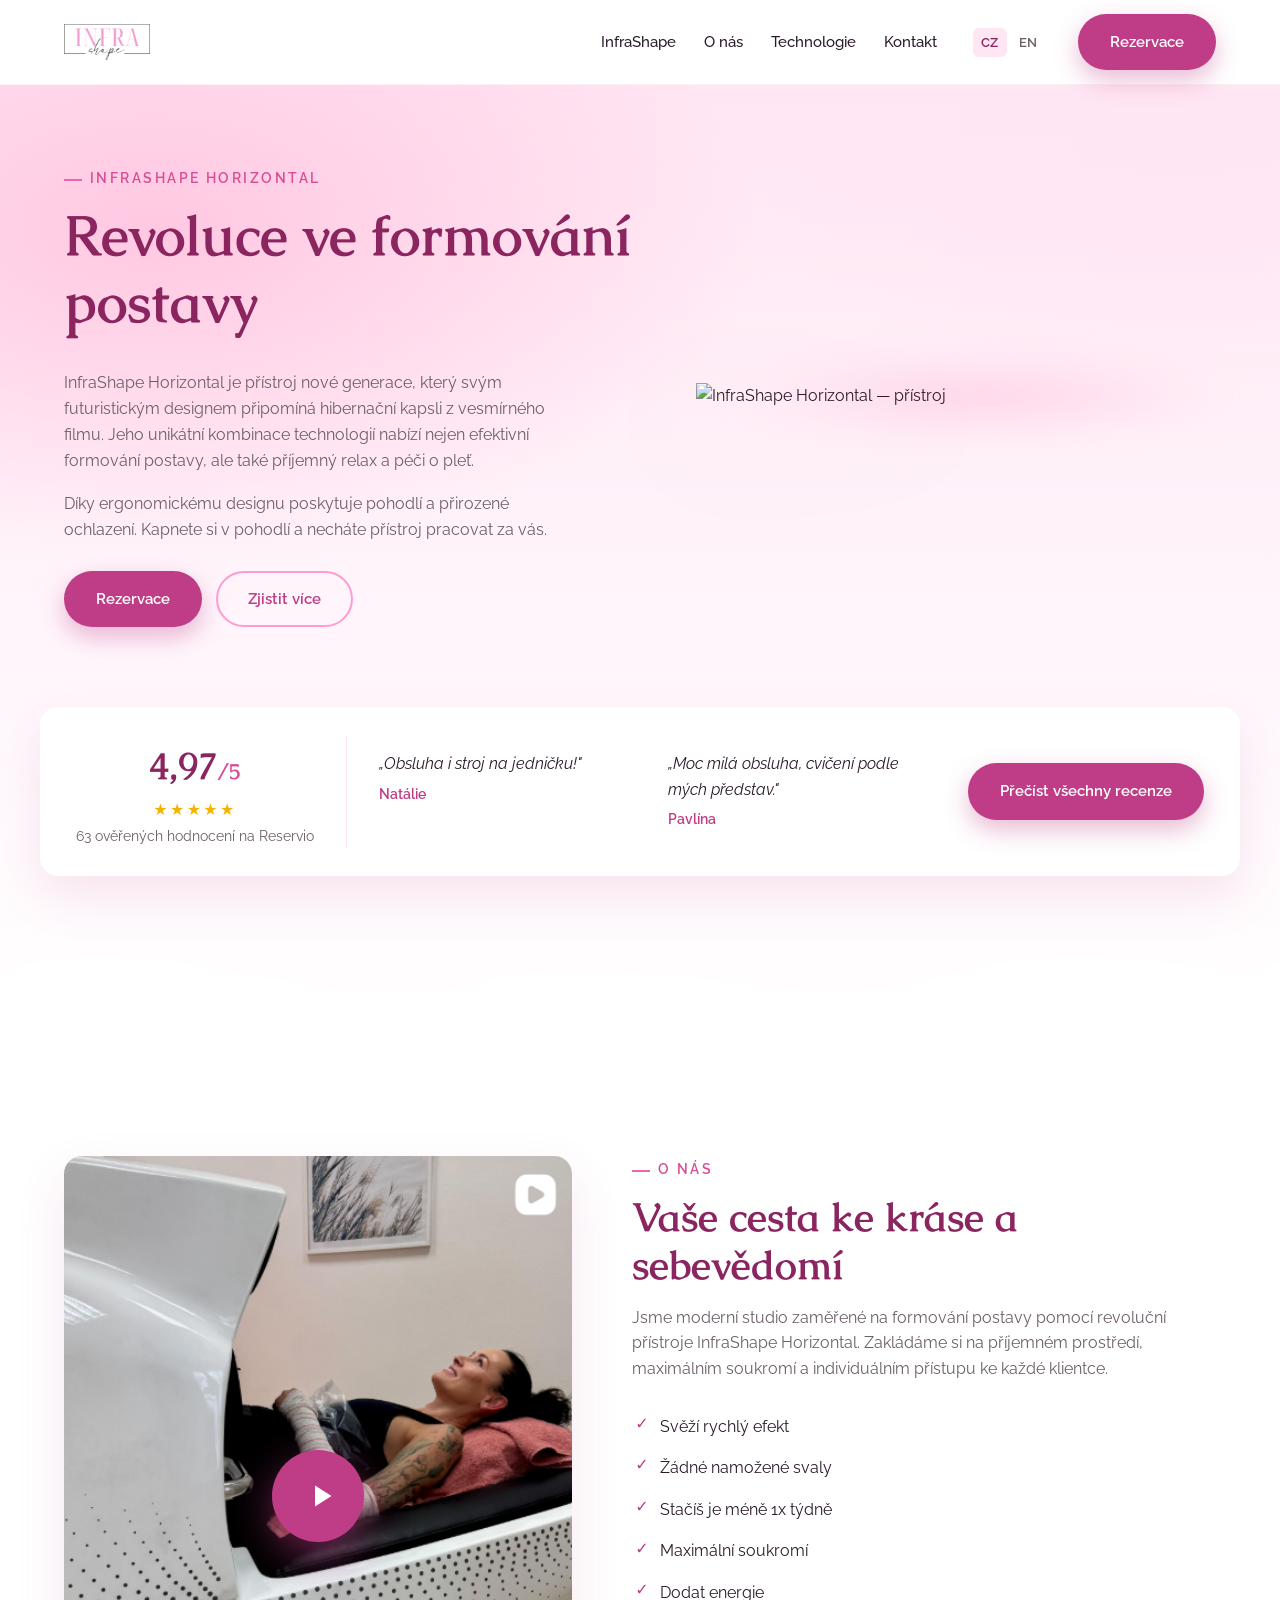
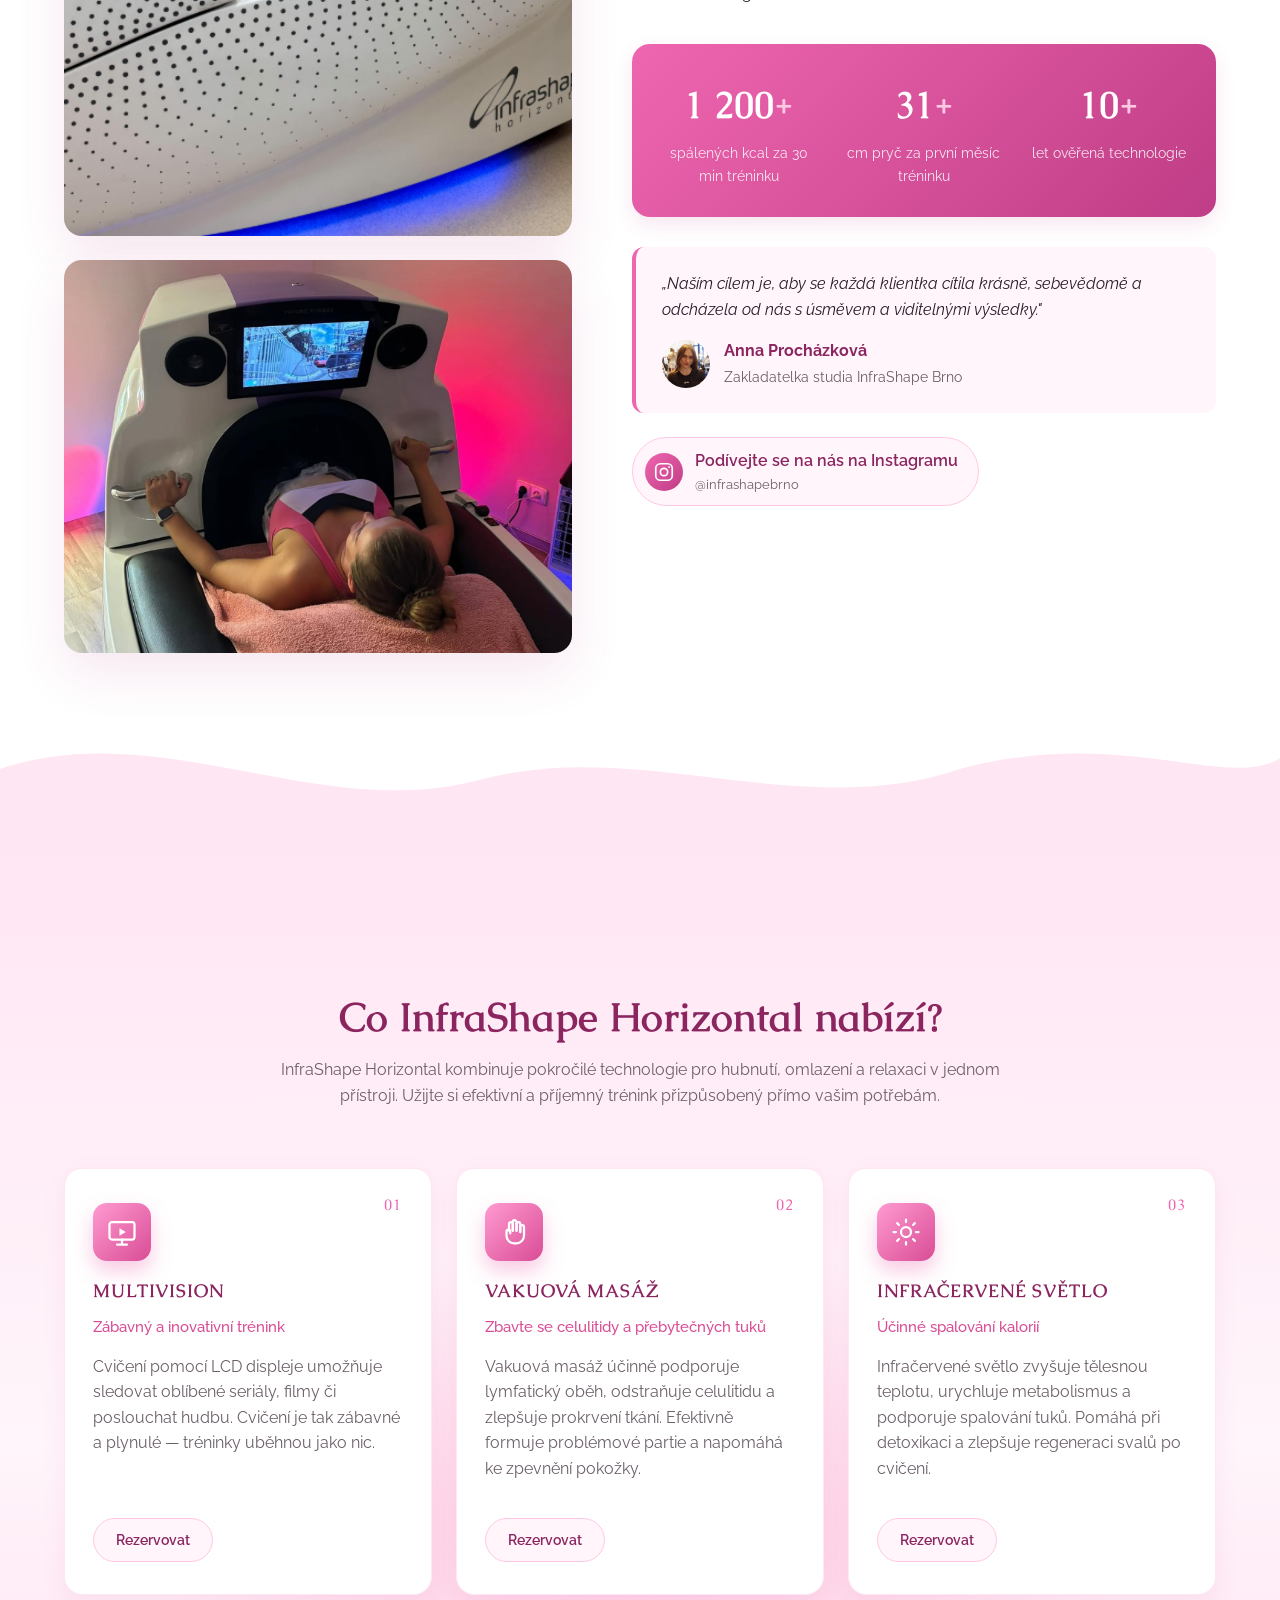
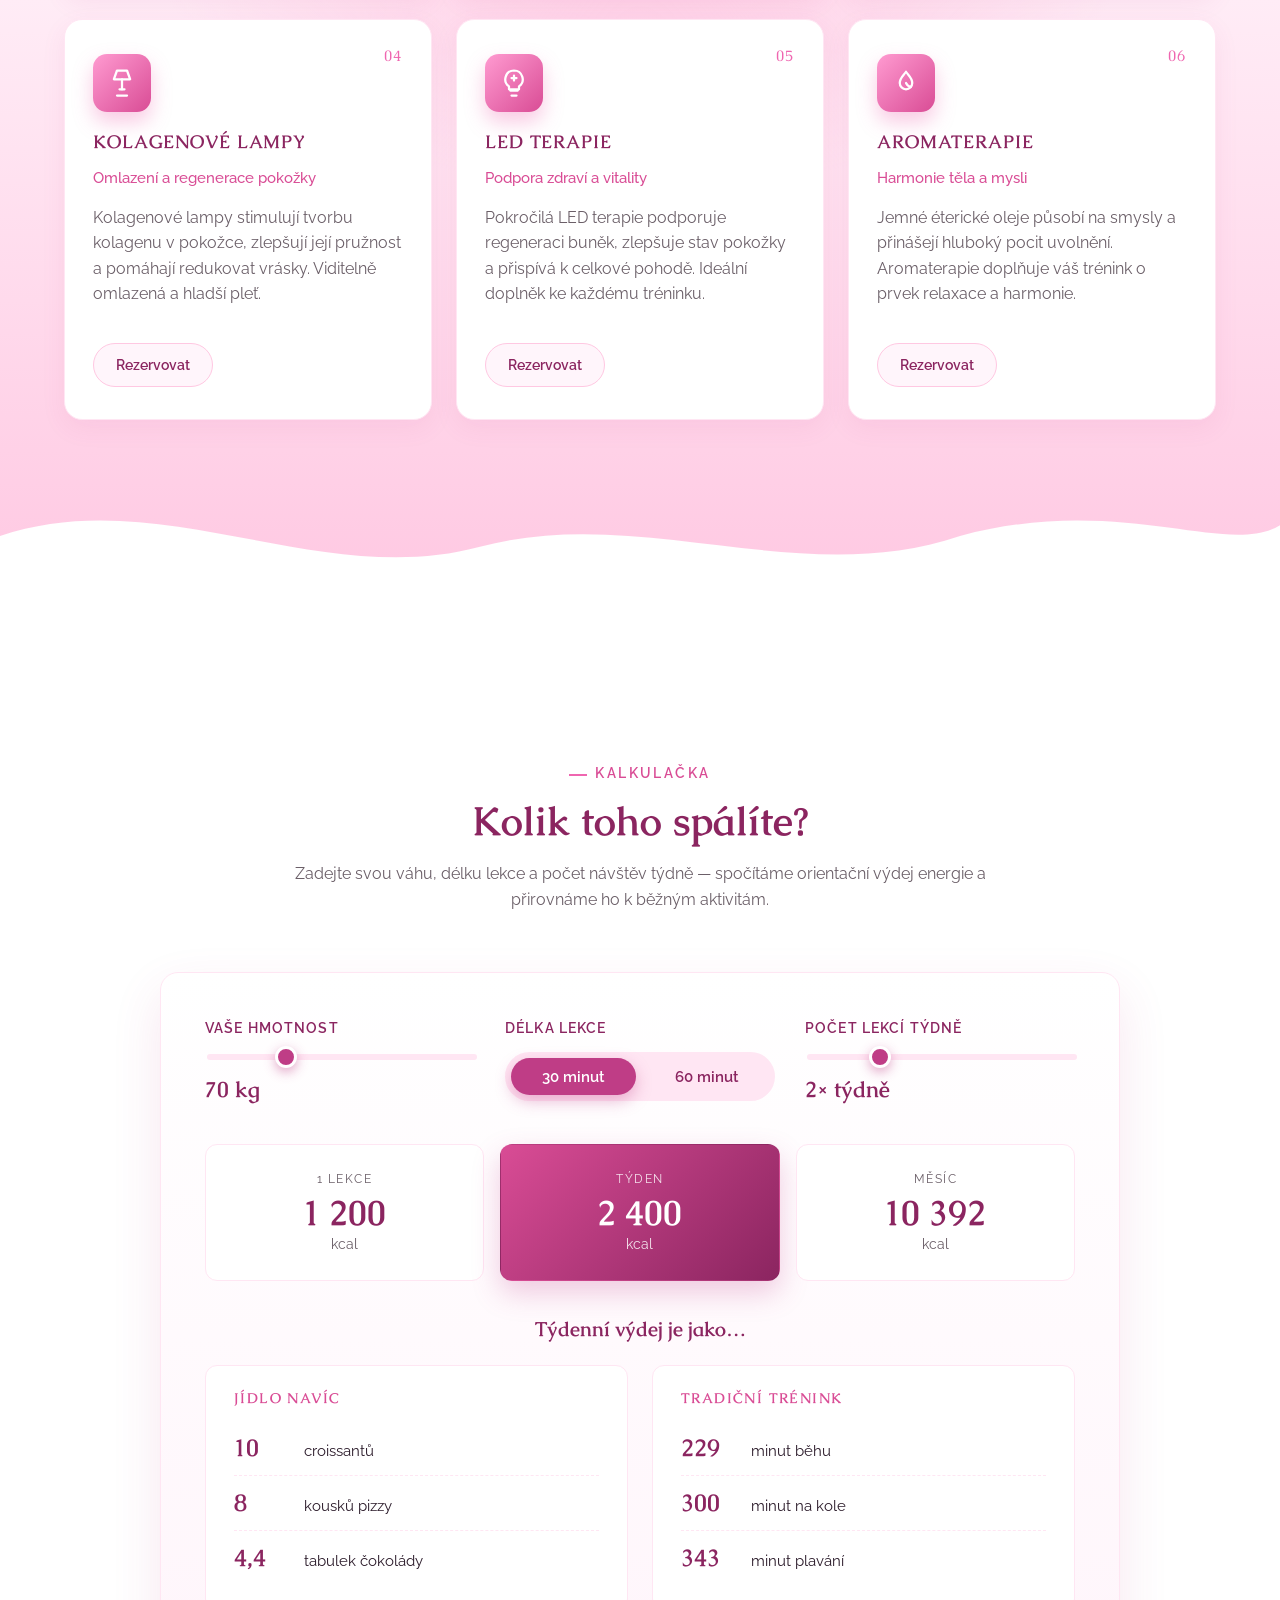
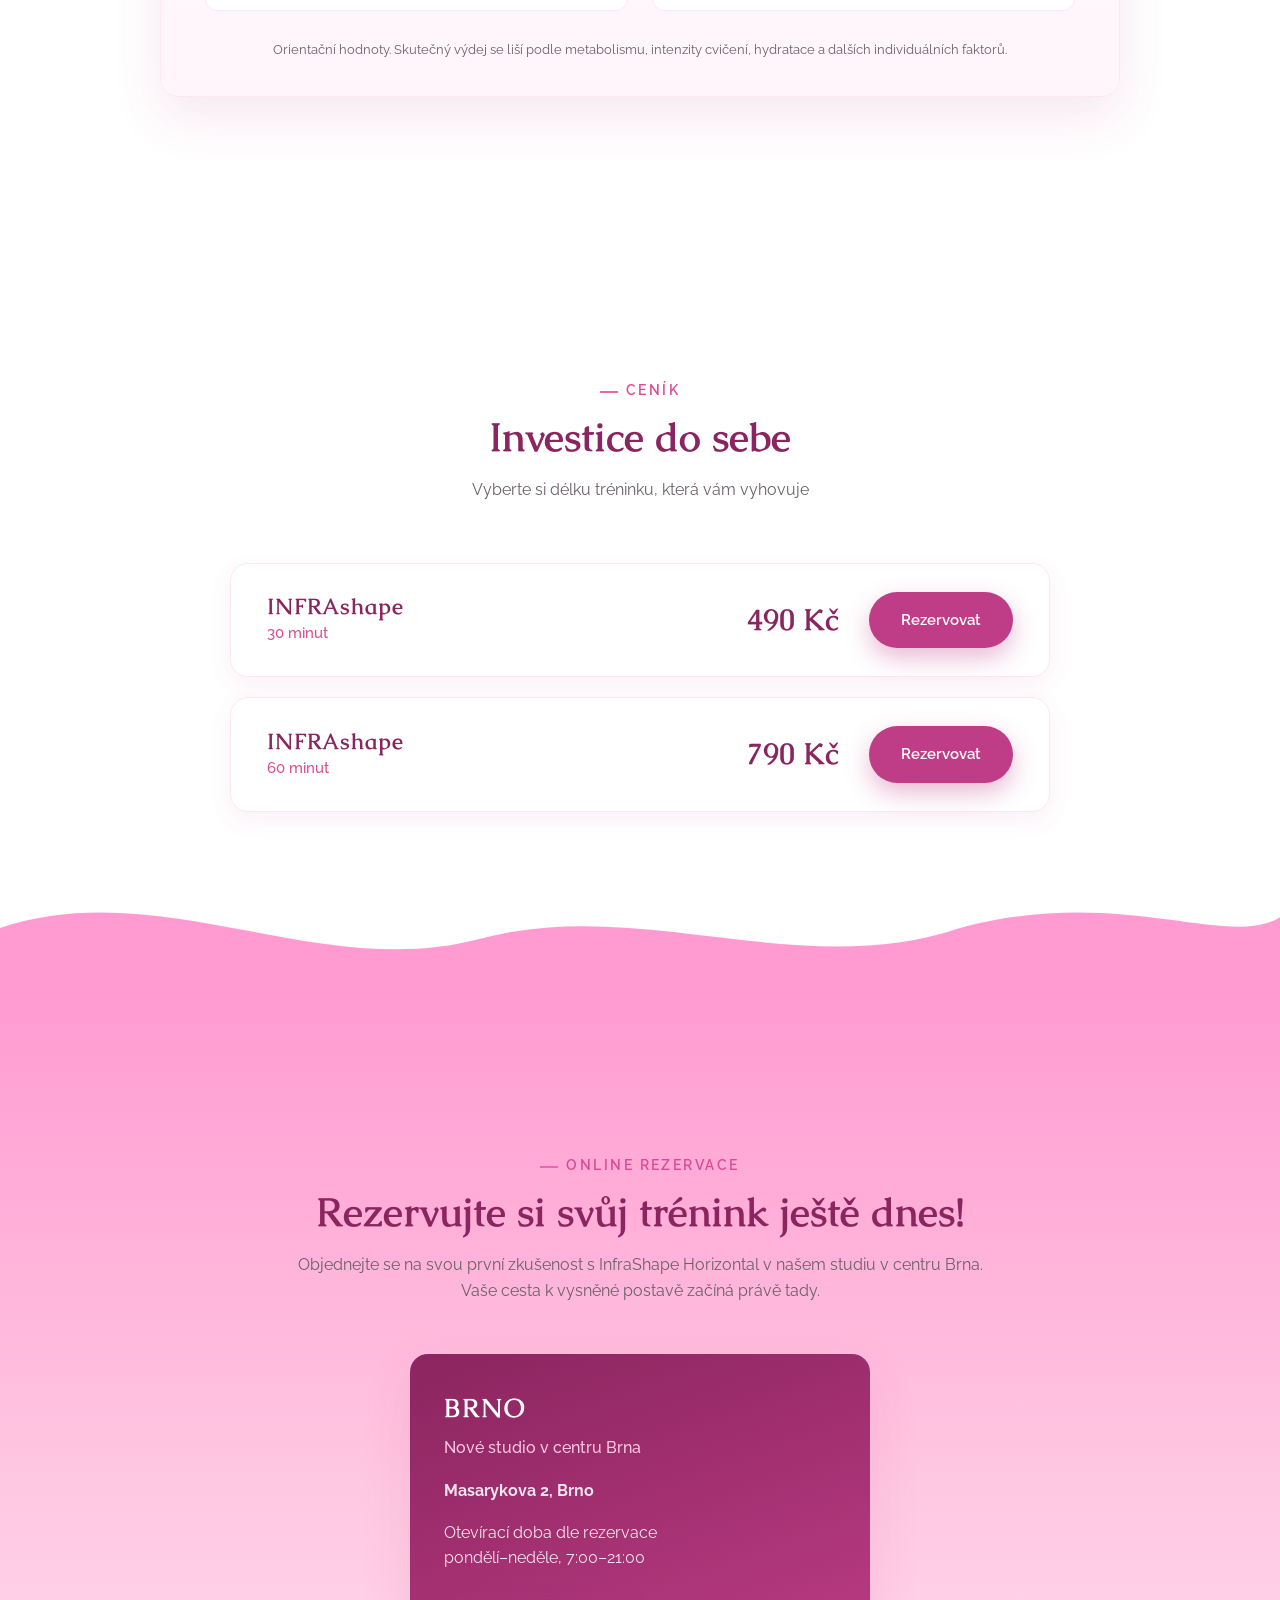
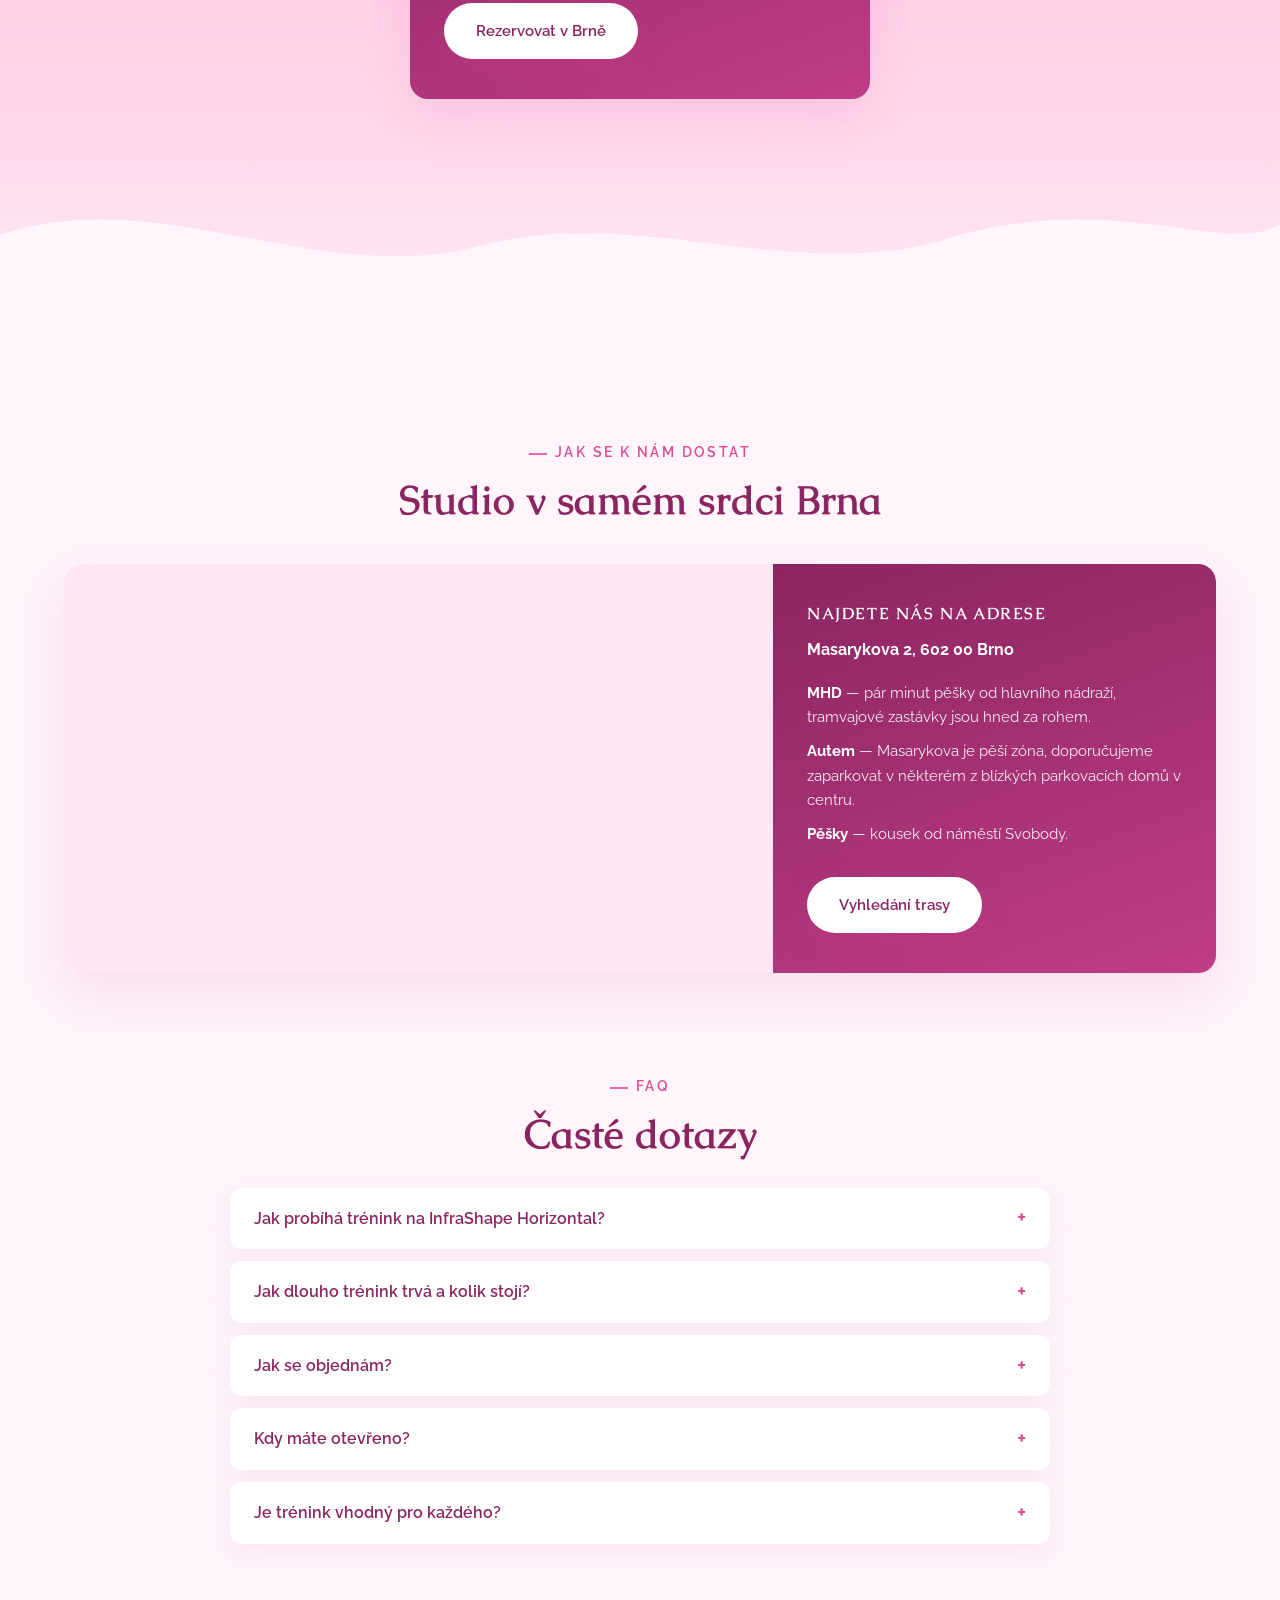
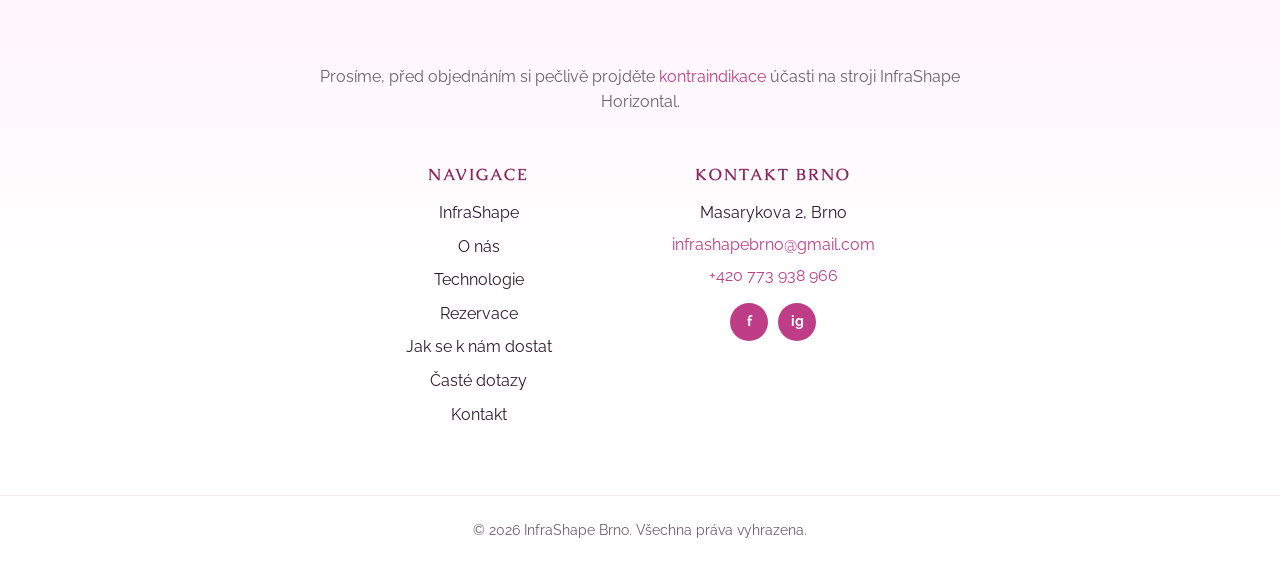
==== commit cd0fedbe: "Zakladatelka zatím zpět na Annu Procházkovou (Hana až s její fotkou) Co-Authored-By: Claude Opus 5.5" ====
--- a/index.html
+++ b/index.html
@@ -105,9 +105,9 @@
           <figure class="quote">
             <blockquote>„Naším cílem je, aby se každá klientka cítila krásně, sebevědomě a odcházela od nás s úsměvem a viditelnými výsledky."</blockquote>
             <figcaption>
-              <img src="img/zakladatelka.png" alt="Hana Procházková" />
+              <img src="img/zakladatelka.png" alt="Anna Procházková" />
               <div>
-                <strong>Hana Procházková</strong>
+                <strong>Anna Procházková</strong>
                 <span>Zakladatelka studia InfraShape Brno</span>
               </div>
             </figcaption>
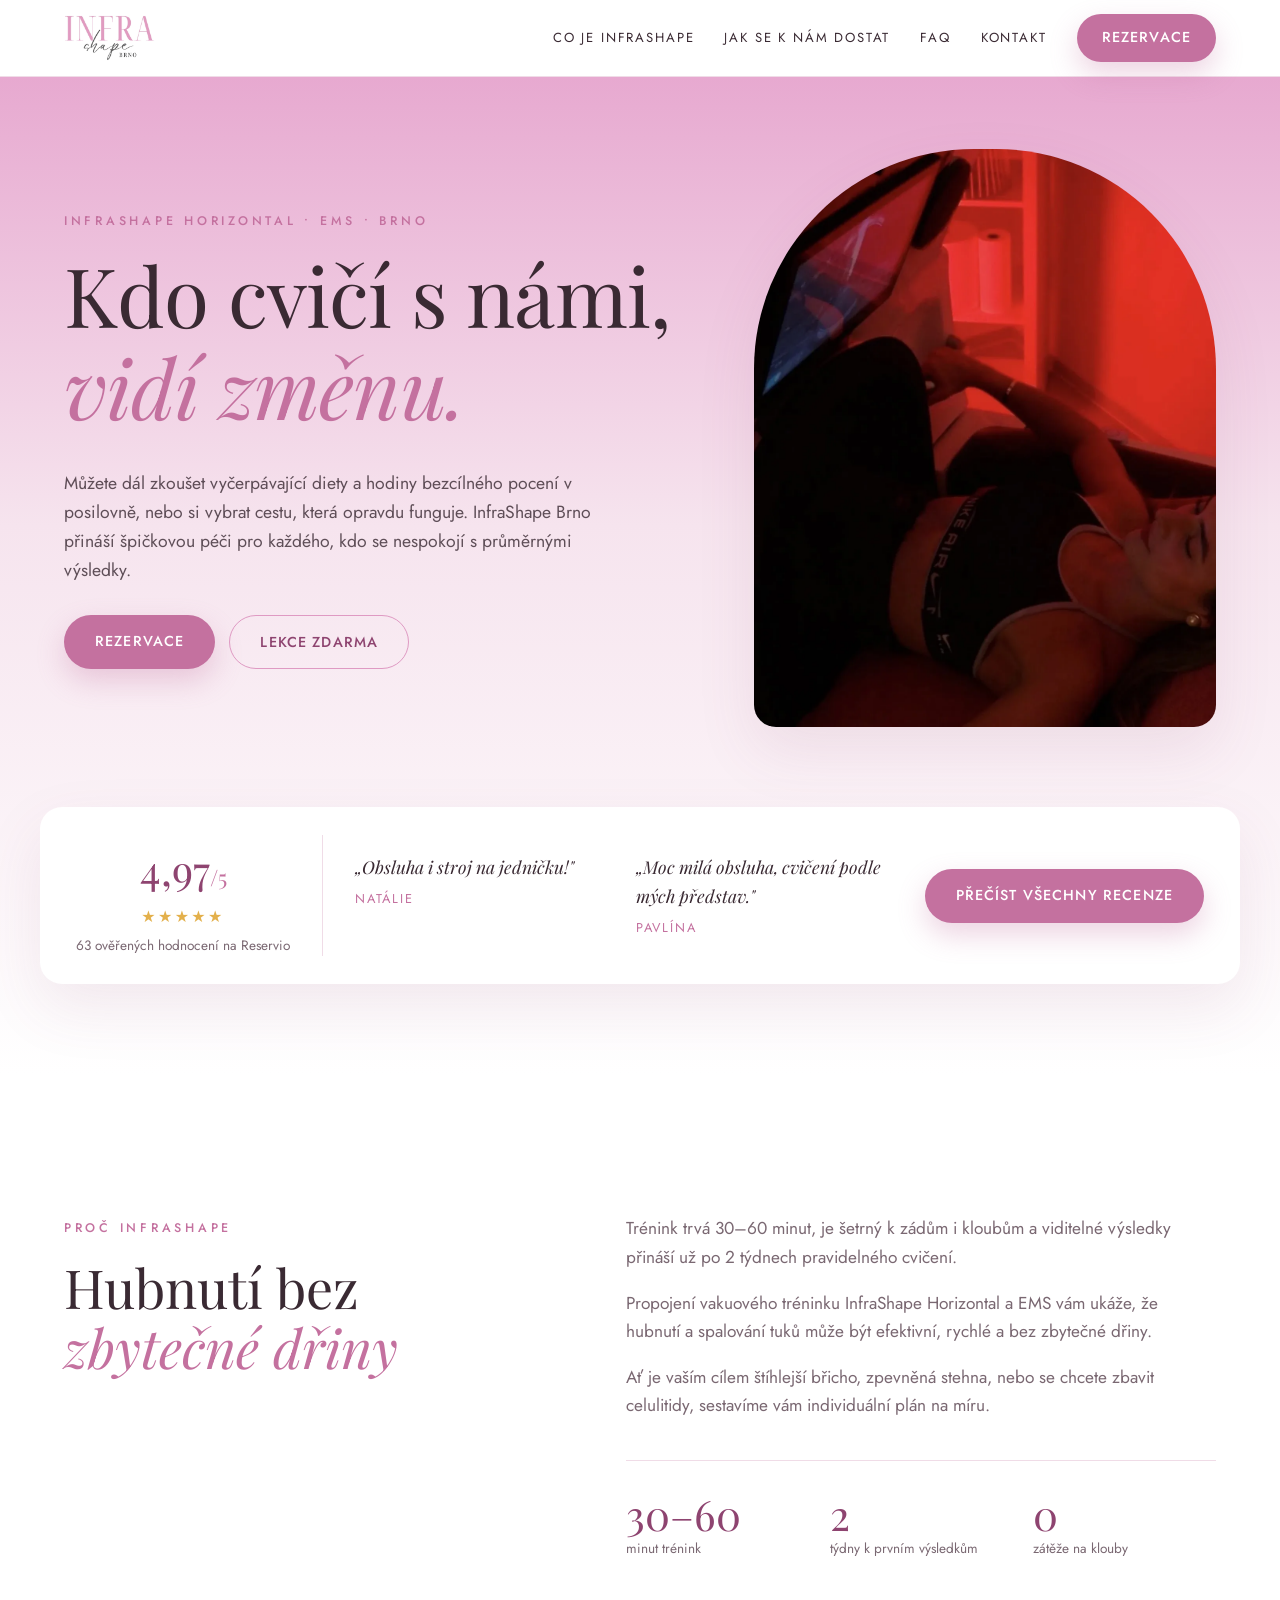
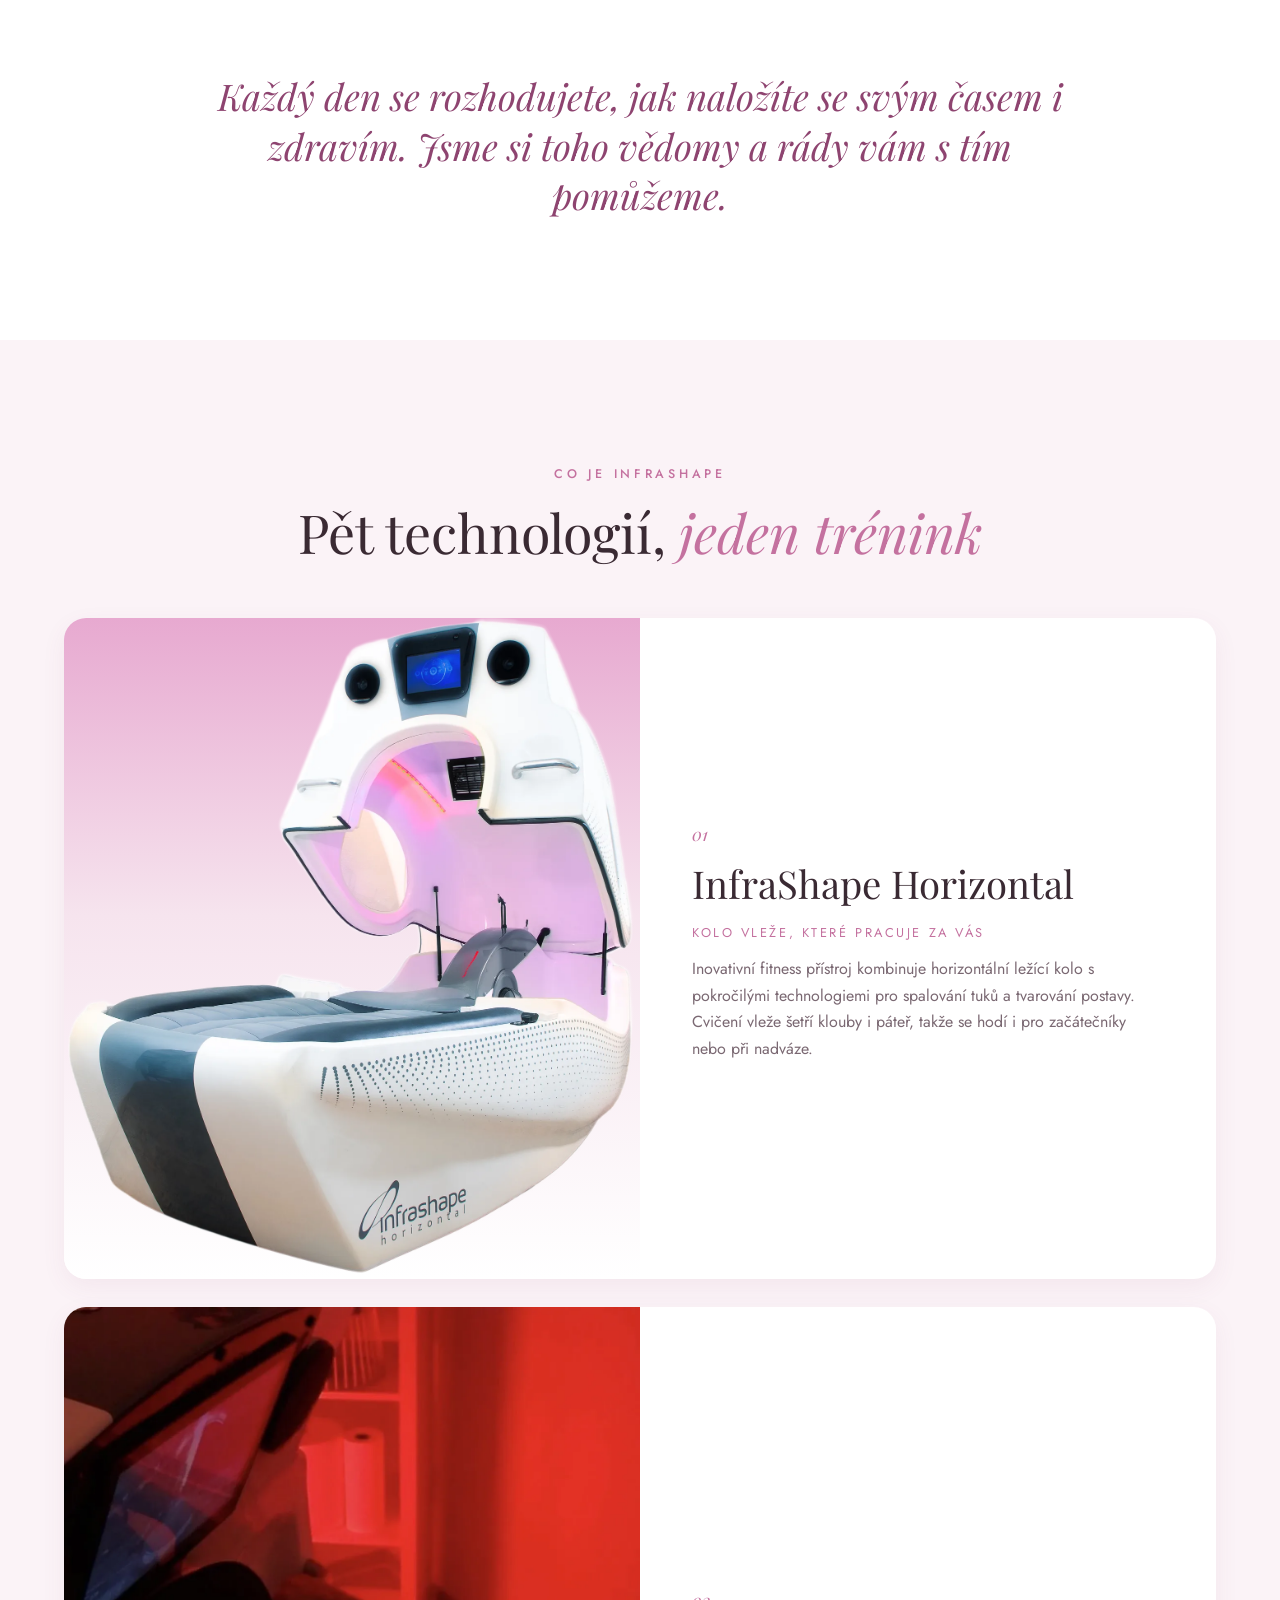
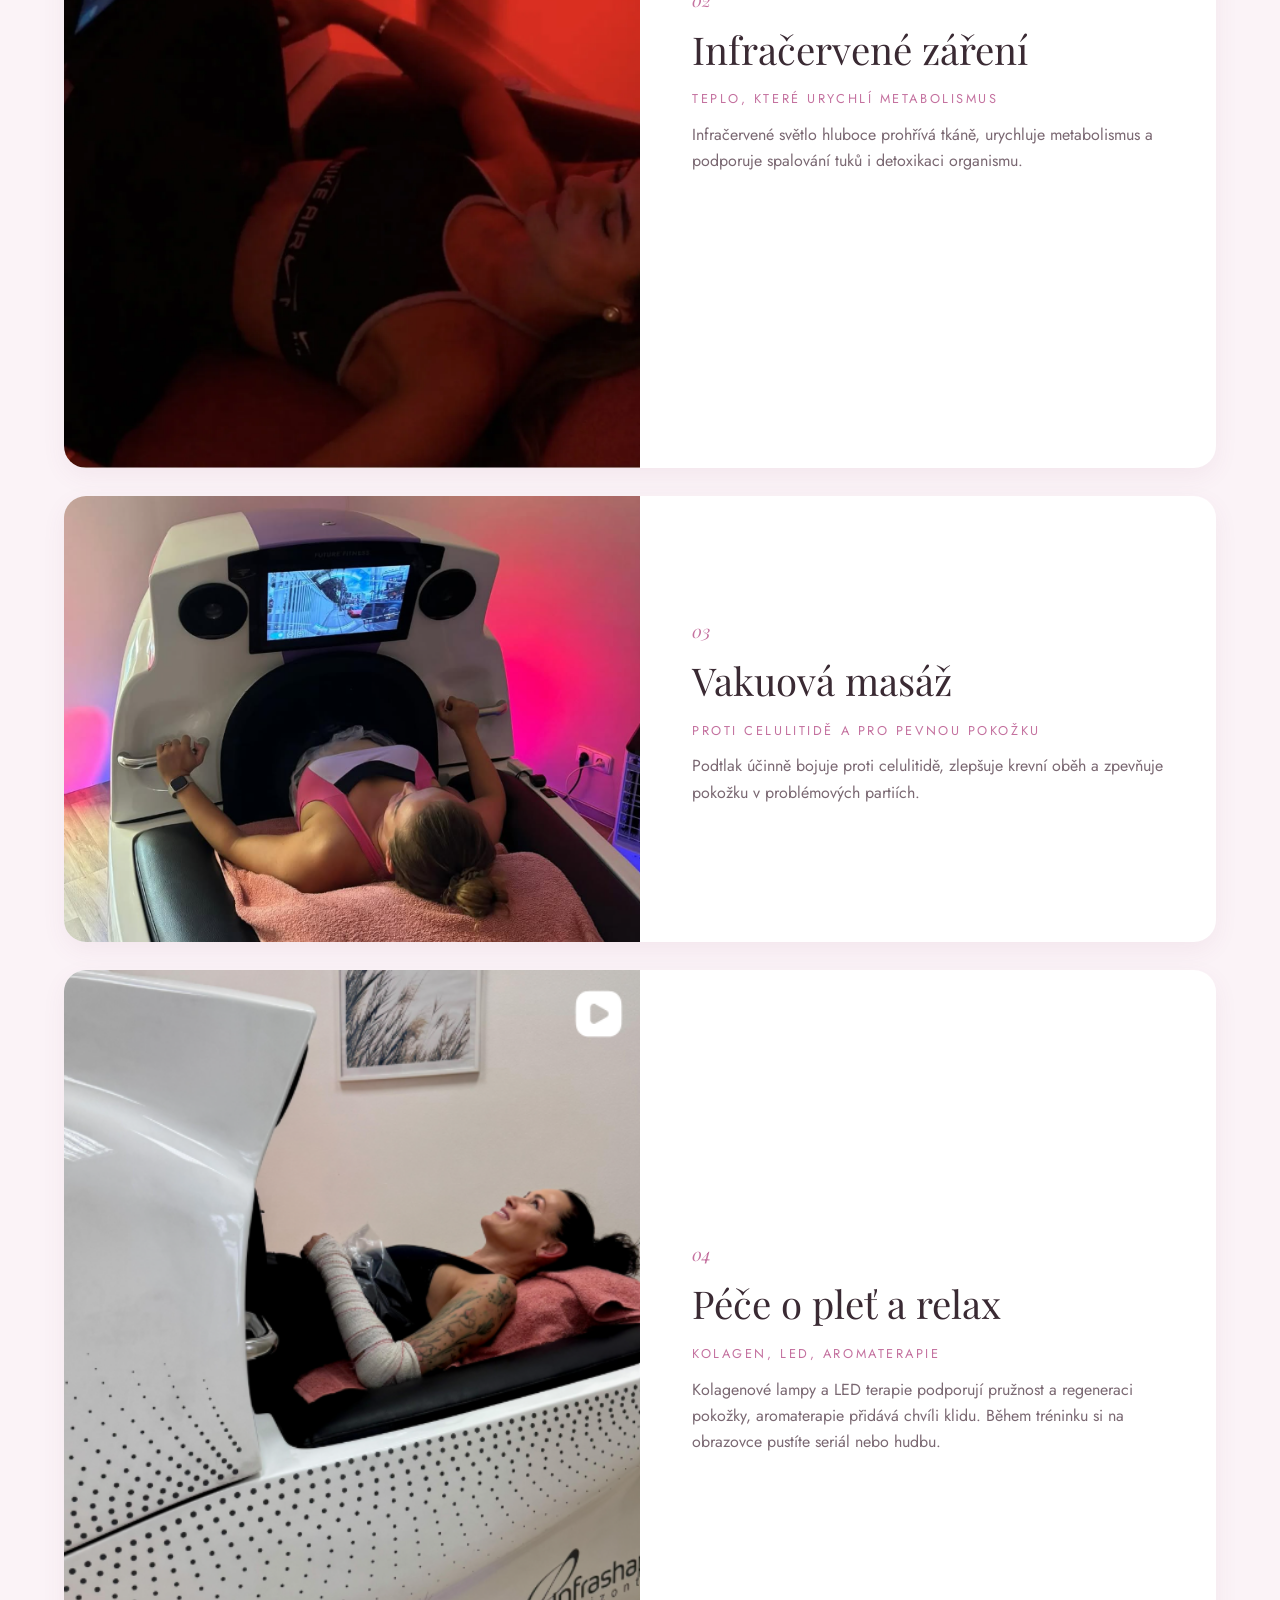
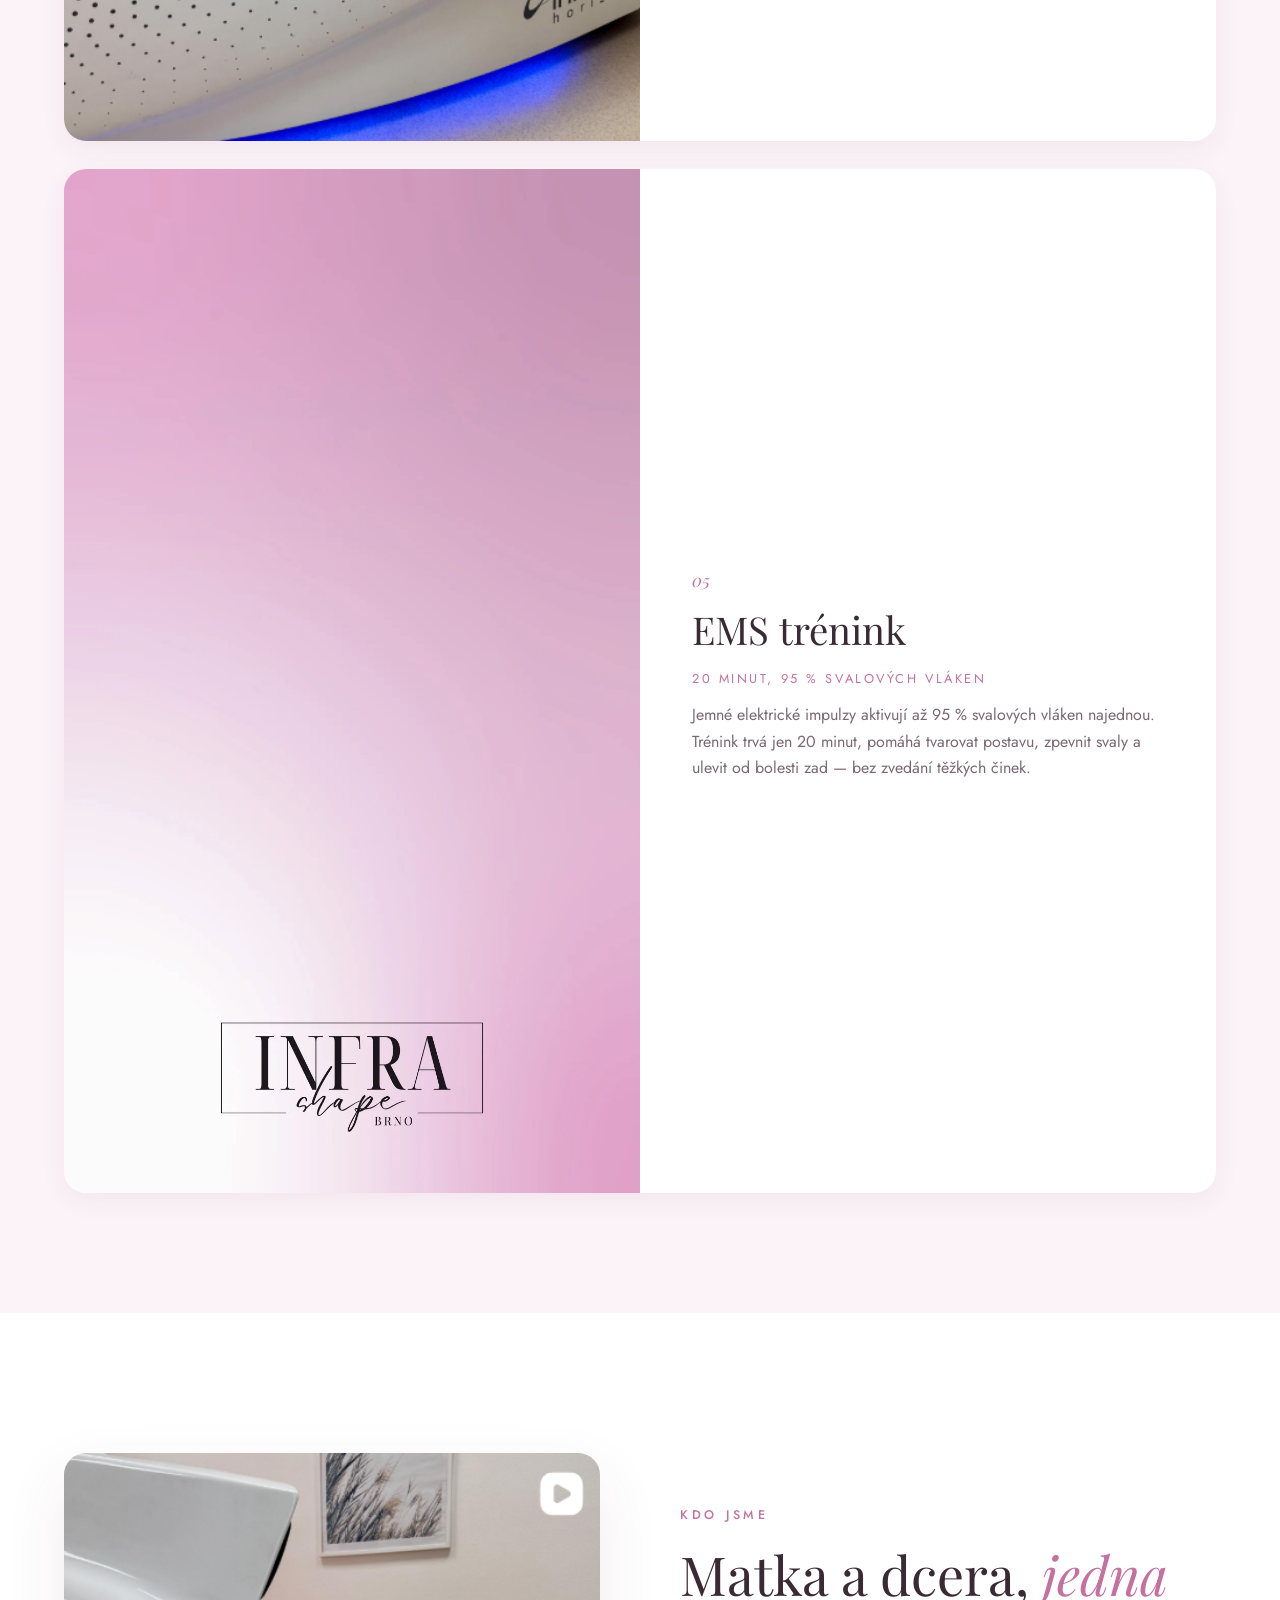
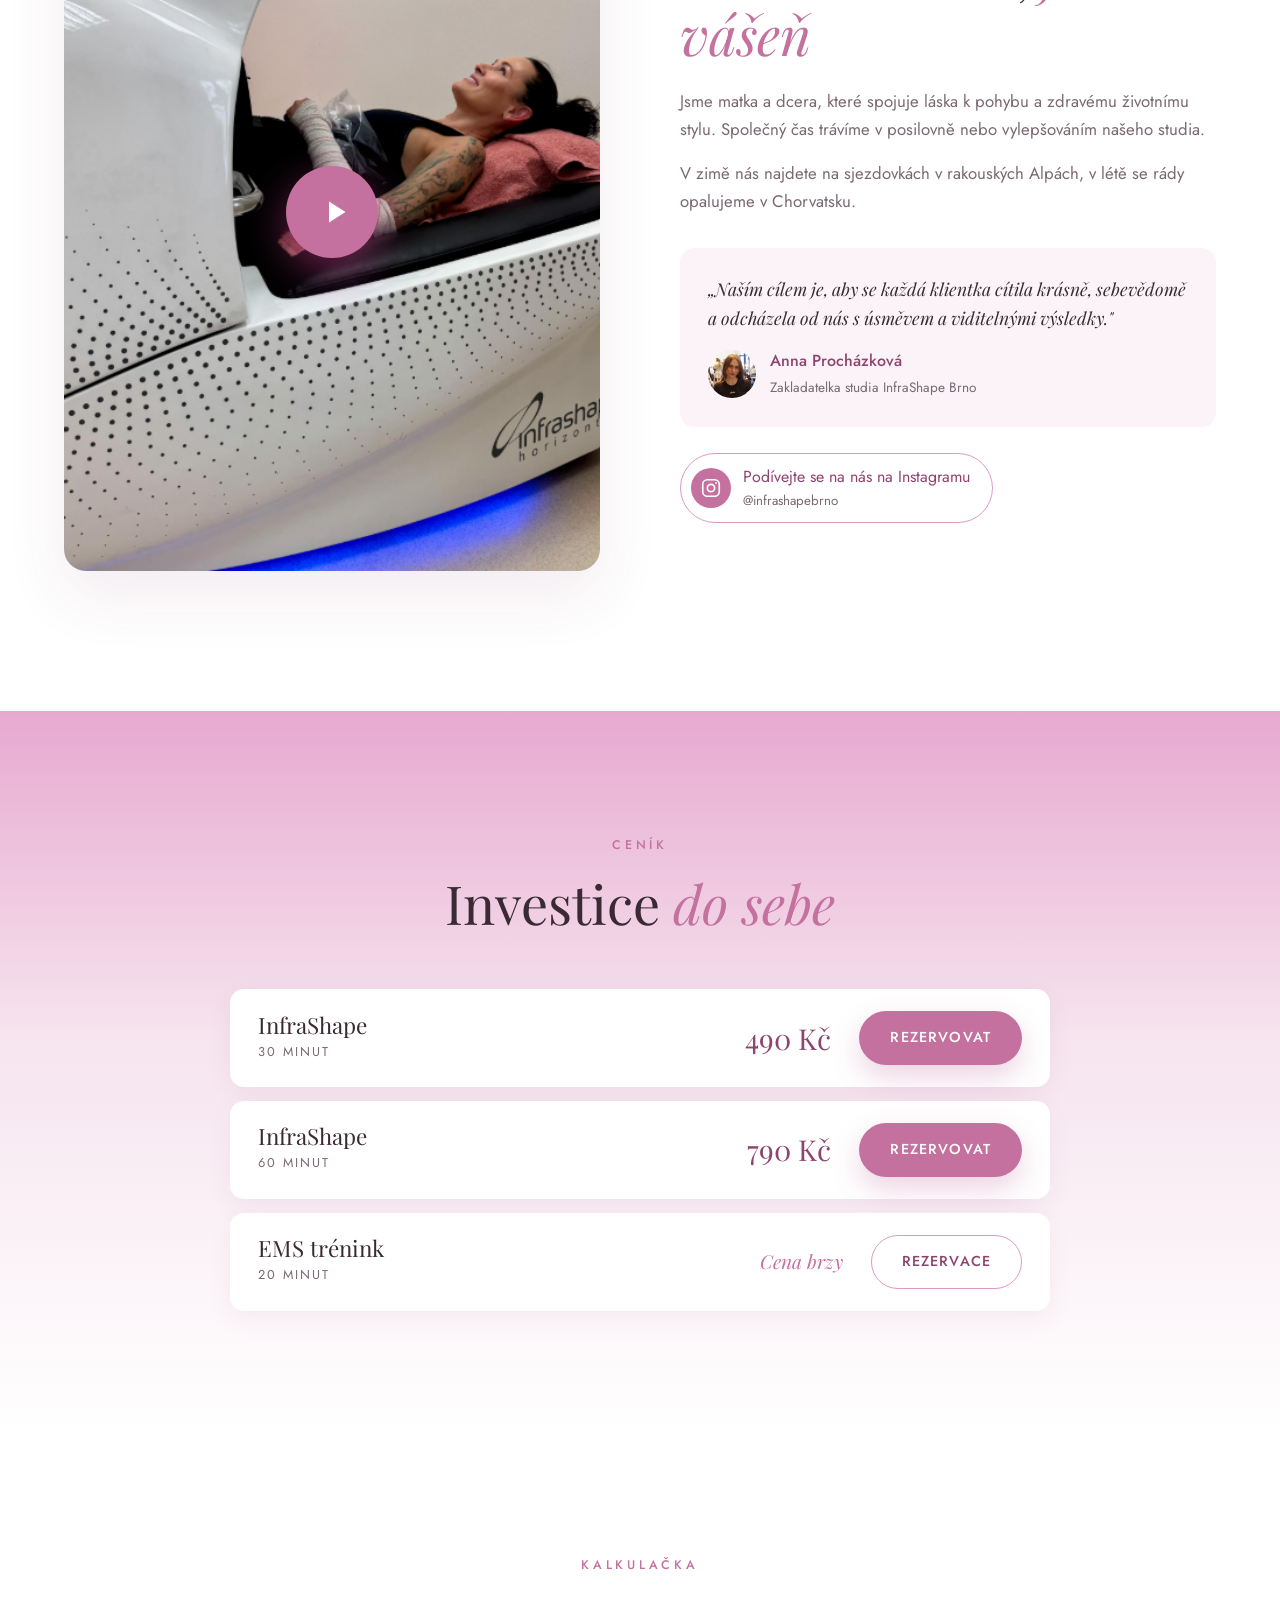
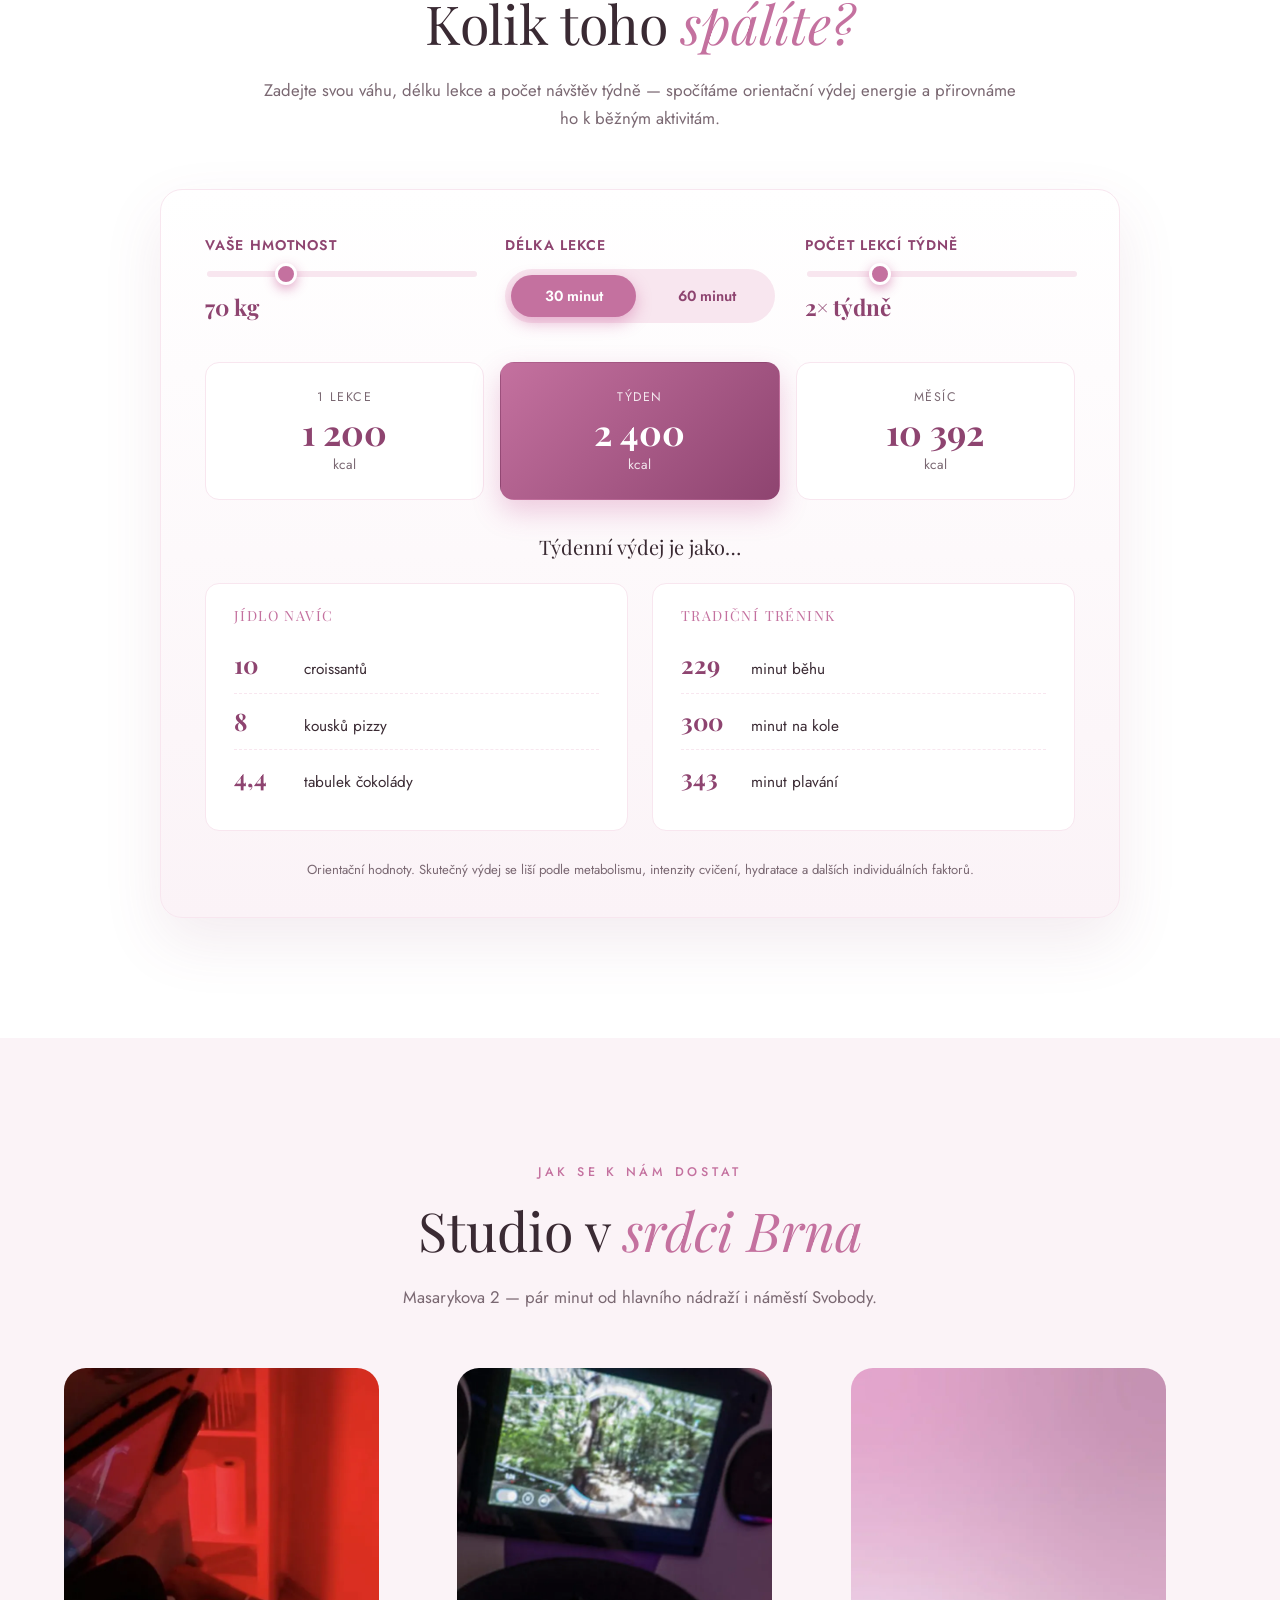
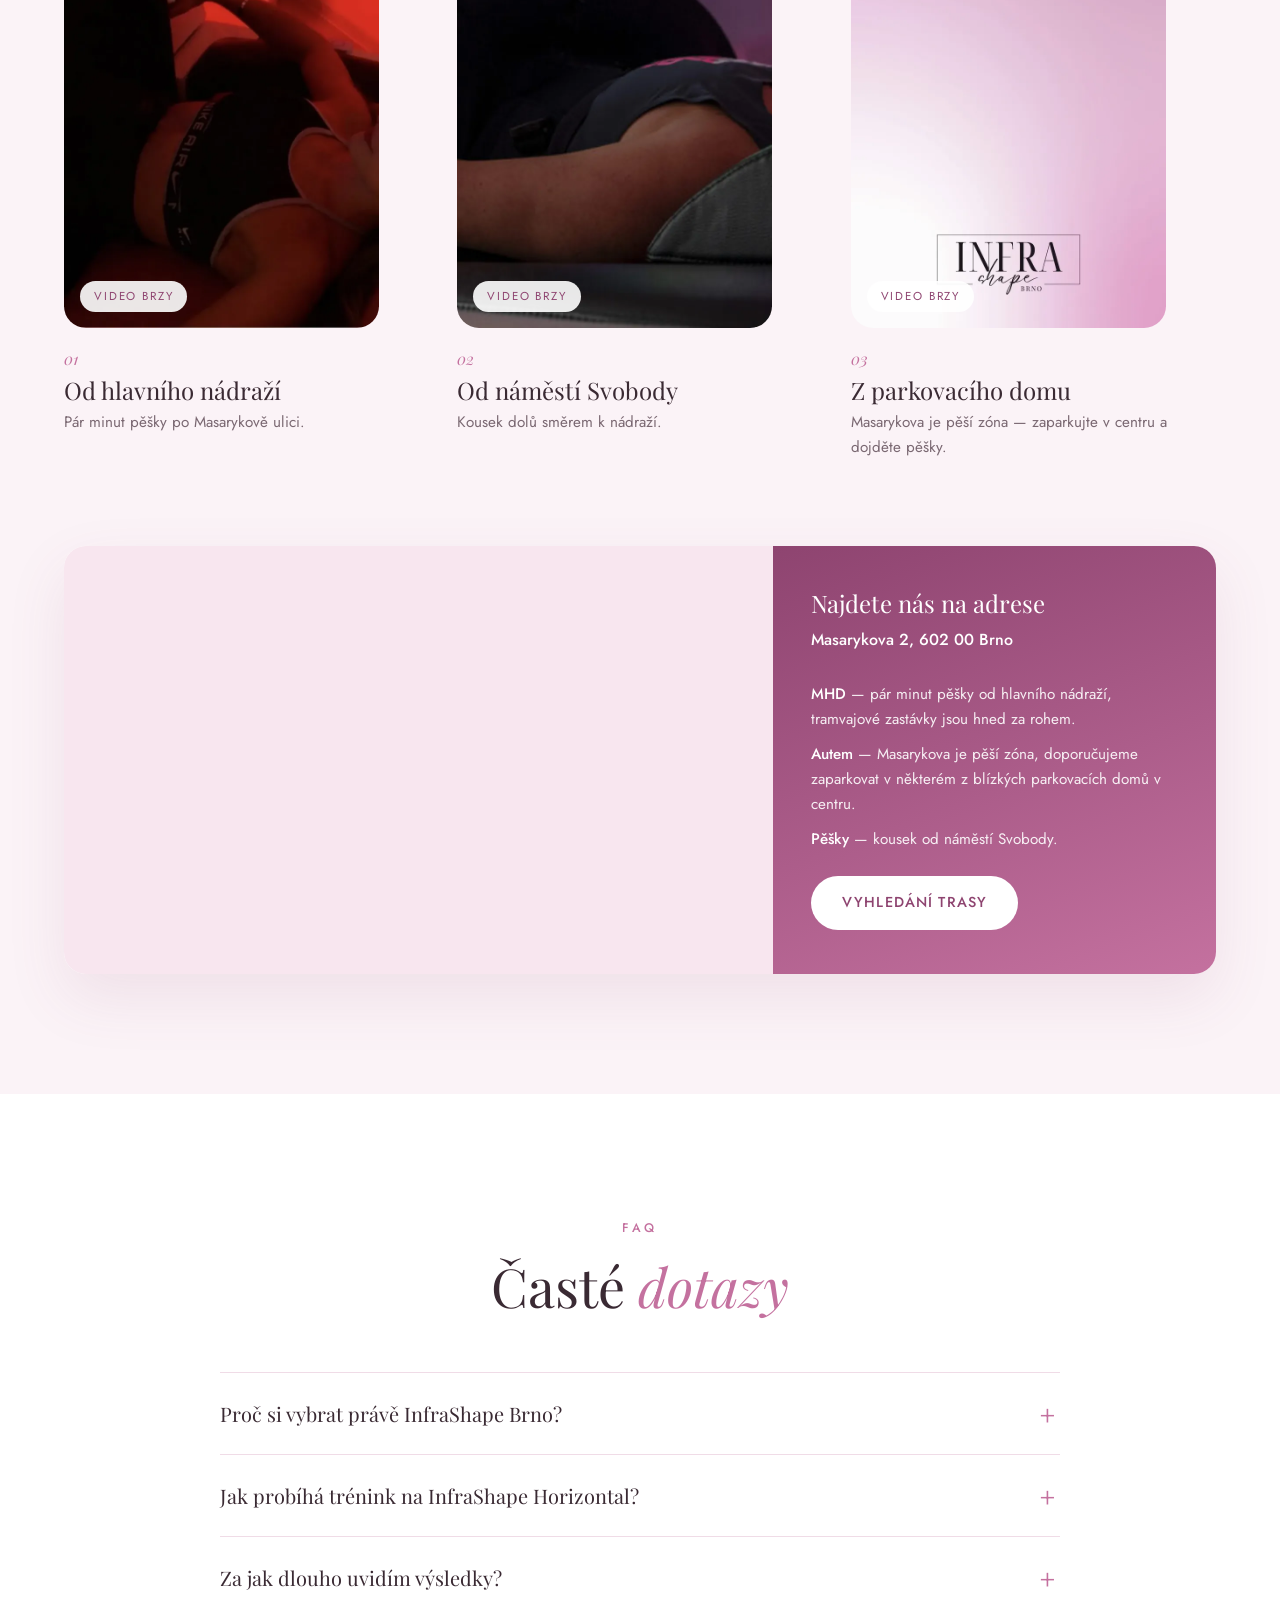
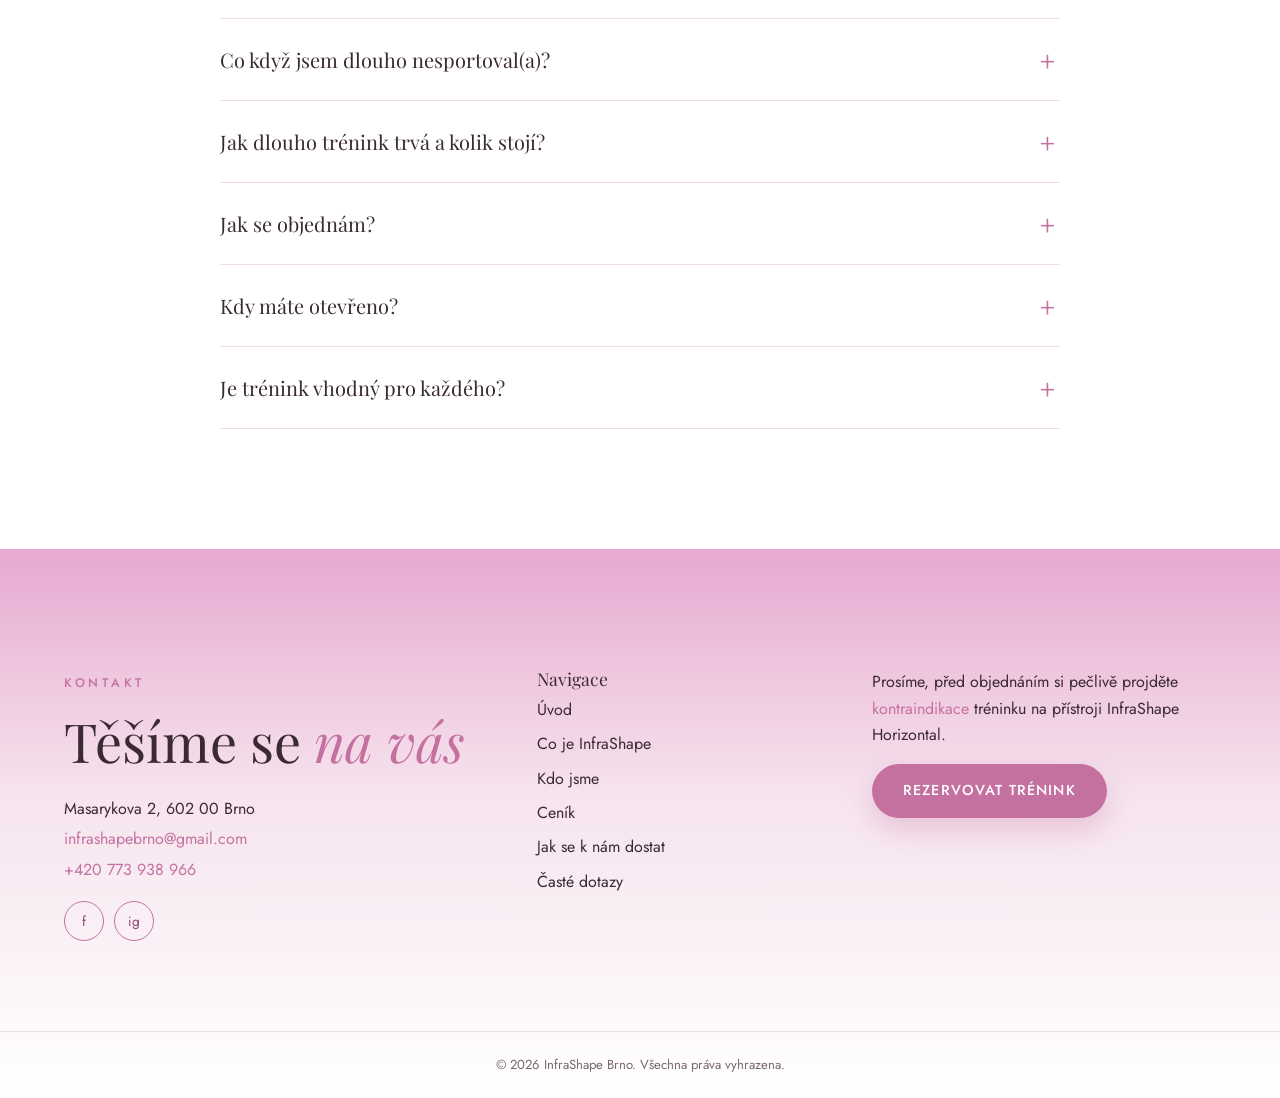
==== commit 55f44492: "redesign: nový vzhled, struktura a texty (etapa 1) - tokeny podle nového loga, Playfair Display + Jo" ====
--- a/index.html
+++ b/index.html
@@ -3,37 +3,33 @@
 <head>
   <meta charset="UTF-8" />
   <meta name="viewport" content="width=device-width, initial-scale=1.0" />
-  <title>InfraShape Brno — Revoluce ve formování postavy</title>
-  <meta name="description" content="InfraShape Horizontal — moderní studio v Brně zaměřené na formování postavy pomocí revoluční technologie. Rezervujte si trénink ještě dnes." />
+  <title>InfraShape Brno — Kdo cvičí s námi, vidí změnu</title>
+  <meta name="description" content="InfraShape Brno — studio v centru Brna. Vakuový trénink InfraShape Horizontal a EMS: hubnutí a formování postavy šetrně ke kloubům, výsledky už po 2 týdnech." />
   <link rel="canonical" href="https://infrashape.vercel.app/" />
   <link rel="alternate" hreflang="cs" href="https://infrashape.vercel.app/" />
   <link rel="alternate" hreflang="en" href="https://infrashape.vercel.app/en/" />
   <link rel="alternate" hreflang="x-default" href="https://infrashape.vercel.app/" />
-  <link rel="icon" type="image/png" href="img/logo.png" />
+  <link rel="icon" type="image/png" href="img/favicon.png" />
   <link rel="preconnect" href="https://fonts.googleapis.com" />
   <link rel="preconnect" href="https://fonts.gstatic.com" crossorigin />
-  <link href="https://fonts.googleapis.com/css2?family=Caudex:wght@400;700&family=Raleway:wght@300;400;500;600;700&display=swap" rel="stylesheet" />
+  <link href="https://fonts.googleapis.com/css2?family=Jost:wght@300;400;500&family=Playfair+Display:ital,wght@0,400;0,500;1,400&display=swap" rel="stylesheet" />
   <link rel="stylesheet" href="css/style.css" />
 </head>
 <body>
 
   <header class="site-header">
     <div class="container header-inner">
-      <a href="#home" class="logo">
-        <img src="img/logo.png" alt="InfraShape" />
+      <a href="#home" class="logo" aria-label="InfraShape Brno — úvod">
+        <img src="img/logo.webp" alt="InfraShape Brno" width="600" height="294" />
       </a>
-      <nav class="nav" id="nav">
-        <a href="#home">InfraShape</a>
-        <a href="#about">O nás</a>
-        <a href="#tech">Technologie</a>
+      <nav class="nav" id="nav" aria-label="Hlavní menu">
+        <a href="#infrashape">Co je InfraShape</a>
+        <a href="#directions">Jak se k nám dostat</a>
+        <a href="#faq">FAQ</a>
         <a href="#contact">Kontakt</a>
+        <a href="https://infrashape-brno.reservio.com" class="btn btn-primary nav-cta" target="_blank" rel="noopener noreferrer">Rezervace</a>
       </nav>
-      <div class="lang-switch" aria-label="Jazyk">
-        <span class="lang-current" aria-current="page">CZ</span>
-        <a href="en/" hreflang="en" lang="en">EN</a>
-      </div>
-      <a href="https://infrashape-brno.reservio.com" class="btn btn-primary" target="_blank" rel="noopener noreferrer">Rezervace</a>
-      <button class="nav-toggle" id="navToggle" aria-label="Menu" aria-expanded="false">
+      <button class="nav-toggle" id="navToggle" aria-label="Menu" aria-expanded="false" aria-controls="nav">
         <span></span><span></span><span></span>
       </button>
     </div>
@@ -44,21 +40,20 @@
     <section id="home" class="hero">
       <div class="container hero-inner">
         <div class="hero-text">
-          <span class="eyebrow">Infrashape Horizontal</span>
-          <h1>Revoluce ve formování postavy</h1>
-          <p>InfraShape Horizontal je přístroj nové generace, který svým futuristickým designem připomíná hibernační kapsli z vesmírného filmu. Jeho unikátní kombinace technologií nabízí nejen efektivní formování postavy, ale také příjemný relax a péči o pleť.</p>
-          <p>Díky ergonomickému designu poskytuje pohodlí a přirozené ochlazení. Kapnete si v pohodlí a necháte přístroj pracovat za vás.</p>
-          <div class="hero-ctas">
+          <span class="eyebrow" data-reveal>InfraShape Horizontal • EMS • Brno</span>
+          <h1 data-reveal>Kdo cvičí s námi, <em>vidí změnu.</em></h1>
+          <p data-reveal>Můžete dál zkoušet vyčerpávající diety a hodiny bezcílného pocení v posilovně, nebo si vybrat cestu, která opravdu funguje. InfraShape Brno přináší špičkovou péči pro každého, kdo se nespokojí s průměrnými výsledky.</p>
+          <div class="hero-ctas" data-reveal>
             <a href="https://infrashape-brno.reservio.com" class="btn btn-primary" target="_blank" rel="noopener noreferrer">Rezervace</a>
-            <a href="#about" class="btn btn-ghost">Zjistit více</a>
-          </div>
-        </div>
-        <div class="hero-image">
-          <img src="img/device.png" alt="InfraShape Horizontal — přístroj" />
-        </div>
-      </div>
-
-      <div class="container reviews">
+            <button type="button" class="btn btn-ghost" data-open-promo>Lekce zdarma</button>
+          </div>
+        </div>
+        <div class="hero-image" data-reveal>
+          <img src="img/hero.webp" alt="Klientka při tréninku v přístroji InfraShape Horizontal" width="1178" height="1558" />
+        </div>
+      </div>
+
+      <div id="reviews" class="container reviews" data-reveal>
         <div class="reviews-score">
           <span class="reviews-num">4,97</span><span class="reviews-max">/5</span>
           <span class="reviews-stars" aria-hidden="true">★★★★★</span>
@@ -70,169 +65,150 @@
         </ul>
         <a href="https://www.reservio.cz/b/infrashape-brno" class="btn btn-primary" target="_blank" rel="noopener noreferrer">Přečíst všechny recenze</a>
       </div>
-
-      <svg class="wave" viewBox="0 0 1440 120" preserveAspectRatio="none"><path d="M0,60 C180,10 360,110 540,70 C720,30 900,110 1080,60 C1260,20 1380,80 1440,50 L1440,120 L0,120 Z" fill="#ffffff"/></svg>
+    </section>
+
+    <section id="why" class="why">
+      <div class="container why-inner">
+        <div class="why-head">
+          <span class="eyebrow" data-reveal>Proč InfraShape</span>
+          <h2 data-reveal>Hubnutí bez <em>zbytečné dřiny</em></h2>
+        </div>
+        <div class="why-body">
+          <p data-reveal>Trénink trvá 30–60 minut, je šetrný k zádům i kloubům a viditelné výsledky přináší už po 2 týdnech pravidelného cvičení.</p>
+          <p data-reveal>Propojení vakuového tréninku InfraShape Horizontal a EMS vám ukáže, že hubnutí a spalování tuků může být efektivní, rychlé a bez zbytečné dřiny.</p>
+          <p data-reveal>Ať je vaším cílem štíhlejší břicho, zpevněná stehna, nebo se chcete zbavit celulitidy, sestavíme vám individuální plán na míru.</p>
+          <ul class="why-facts" data-reveal>
+            <li><strong>30–60</strong><span>minut trénink</span></li>
+            <li><strong>2</strong><span>týdny k prvním výsledkům</span></li>
+            <li><strong>0</strong><span>zátěže na klouby</span></li>
+          </ul>
+        </div>
+      </div>
+      <blockquote class="why-quote container" data-reveal>Každý den se rozhodujete, jak naložíte se svým časem i zdravím. Jsme si toho vědomy a rády vám s tím pomůžeme.</blockquote>
+    </section>
+
+    <section id="infrashape" class="infrashape">
+      <div class="container section-head">
+        <span class="eyebrow" data-reveal>Co je InfraShape</span>
+        <h2 data-reveal>Pět technologií, <em>jeden trénink</em></h2>
+      </div>
+      <div class="flip" aria-roledescription="carousel" aria-label="Technologie InfraShape">
+        <article class="flip-panel">
+          <div class="flip-media"><img src="img/device.webp" alt="Přístroj InfraShape Horizontal" loading="lazy" /></div>
+          <div class="flip-text">
+            <span class="flip-num">01</span>
+            <h3>InfraShape Horizontal</h3>
+            <p class="flip-sub">Kolo vleže, které pracuje za vás</p>
+            <p>Inovativní fitness přístroj kombinuje horizontální ležící kolo s pokročilými technologiemi pro spalování tuků a tvarování postavy. Cvičení vleže šetří klouby i páteř, takže se hodí i pro začátečníky nebo při nadváze.</p>
+          </div>
+        </article>
+        <article class="flip-panel">
+          <div class="flip-media"><img src="img/hero.webp" alt="Infračervené světlo v kabině přístroje" loading="lazy" /></div>
+          <div class="flip-text">
+            <span class="flip-num">02</span>
+            <h3>Infračervené záření</h3>
+            <p class="flip-sub">Teplo, které urychlí metabolismus</p>
+            <p>Infračervené světlo hluboce prohřívá tkáně, urychluje metabolismus a podporuje spalování tuků i detoxikaci organismu.</p>
+          </div>
+        </article>
+        <article class="flip-panel">
+          <div class="flip-media"><img src="img/studio.png" alt="Studio InfraShape Brno" loading="lazy" /></div>
+          <div class="flip-text">
+            <span class="flip-num">03</span>
+            <h3>Vakuová masáž</h3>
+            <p class="flip-sub">Proti celulitidě a pro pevnou pokožku</p>
+            <p>Podtlak účinně bojuje proti celulitidě, zlepšuje krevní oběh a zpevňuje pokožku v problémových partiích.</p>
+          </div>
+        </article>
+        <article class="flip-panel">
+          <div class="flip-media"><img src="img/nahled.png" alt="Relaxace během tréninku" loading="lazy" /></div>
+          <div class="flip-text">
+            <span class="flip-num">04</span>
+            <h3>Péče o pleť a relax</h3>
+            <p class="flip-sub">Kolagen, LED, aromaterapie</p>
+            <p>Kolagenové lampy a LED terapie podporují pružnost a regeneraci pokožky, aromaterapie přidává chvíli klidu. Během tréninku si na obrazovce pustíte seriál nebo hudbu.</p>
+          </div>
+        </article>
+        <article class="flip-panel">
+          <div class="flip-media"><img src="img/story-bg.webp" alt="InfraShape Brno" loading="lazy" /></div>
+          <div class="flip-text">
+            <span class="flip-num">05</span>
+            <h3>EMS trénink</h3>
+            <p class="flip-sub">20 minut, 95 % svalových vláken</p>
+            <p>Jemné elektrické impulzy aktivují až 95 % svalových vláken najednou. Trénink trvá jen 20 minut, pomáhá tvarovat postavu, zpevnit svaly a ulevit od bolesti zad — bez zvedání těžkých činek.</p>
+          </div>
+        </article>
+      </div>
     </section>
 
     <section id="about" class="about">
       <div class="container about-inner">
-        <div class="about-left">
-          <button type="button" class="video-wrap" id="videoOpen" aria-label="Přehrát video">
-            <img src="img/nahled.png" alt="InfraShape Brno — video" class="video-poster" />
+        <div class="about-media" data-reveal>
+          <button type="button" class="video-wrap" id="videoOpen" aria-label="Přehrát video ze studia">
+            <img src="img/nahled.png" alt="InfraShape Brno — video" class="video-poster" loading="lazy" />
             <span class="play-btn" aria-hidden="true">
               <svg viewBox="0 0 24 24"><path d="M8 5v14l11-7z" fill="currentColor"/></svg>
             </span>
           </button>
-          <img src="img/studio.png" alt="Studio InfraShape Brno" class="about-photo" />
-        </div>
-
-        <div class="about-right">
-          <span class="eyebrow">O nás</span>
-          <h2>Vaše cesta ke kráse a sebevědomí</h2>
-          <p>Jsme moderní studio zaměřené na formování postavy pomocí revoluční přístroje InfraShape Horizontal. Zakládáme si na příjemném prostředí, maximálním soukromí a individuálním přístupu ke každé klientce.</p>
-          <ul class="bullets">
-            <li>Svěží rychlý efekt</li>
-            <li>Žádné namožené svaly</li>
-            <li>Stačíš je méně 1x týdně</li>
-            <li>Maximální soukromí</li>
-            <li>Dodat energie</li>
-          </ul>
-          <aside class="about-highlights">
-            <div><strong><span class="num" data-target="1200">0</span><span class="plus">+</span></strong><p>spálených kcal za 30 min tréninku</p></div>
-            <div><strong><span class="num" data-target="31">0</span><span class="plus">+</span></strong><p>cm pryč za první měsíc tréninku</p></div>
-            <div><strong><span class="num" data-target="10">0</span><span class="plus">+</span></strong><p>let ověřená technologie</p></div>
-          </aside>
-          <figure class="quote">
+        </div>
+        <div class="about-text">
+          <span class="eyebrow" data-reveal>Kdo jsme</span>
+          <h2 data-reveal>Matka a dcera, <em>jedna vášeň</em></h2>
+          <p data-reveal>Jsme matka a dcera, které spojuje láska k pohybu a zdravému životnímu stylu. Společný čas trávíme v posilovně nebo vylepšováním našeho studia.</p>
+          <p data-reveal>V zimě nás najdete na sjezdovkách v rakouských Alpách, v létě se rády opalujeme v Chorvatsku.</p>
+          <figure class="quote" data-reveal>
             <blockquote>„Naším cílem je, aby se každá klientka cítila krásně, sebevědomě a odcházela od nás s úsměvem a viditelnými výsledky."</blockquote>
             <figcaption>
-              <img src="img/zakladatelka.png" alt="Anna Procházková" />
+              <img src="img/zakladatelka.png" alt="Anna Procházková" loading="lazy" />
               <div>
                 <strong>Anna Procházková</strong>
                 <span>Zakladatelka studia InfraShape Brno</span>
               </div>
             </figcaption>
           </figure>
-          <a href="https://www.instagram.com/infrashapebrno/" class="insta-link" target="_blank" rel="noopener noreferrer">
+          <a href="https://www.instagram.com/infrashapebrno/" class="insta-link" target="_blank" rel="noopener noreferrer" data-reveal>
             <svg viewBox="0 0 24 24" fill="none" stroke="currentColor" stroke-width="1.8" stroke-linecap="round" stroke-linejoin="round" aria-hidden="true"><rect x="3" y="3" width="18" height="18" rx="5"/><circle cx="12" cy="12" r="4"/><circle cx="17.5" cy="6.5" r="1" fill="currentColor" stroke="none"/></svg>
             <span>Podívejte se na nás na Instagramu <small>@infrashapebrno</small></span>
           </a>
         </div>
       </div>
-      <svg class="wave" viewBox="0 0 1440 120" preserveAspectRatio="none"><path d="M0,60 C180,10 360,110 540,70 C720,30 900,110 1080,60 C1260,20 1380,80 1440,50 L1440,120 L0,120 Z" fill="#ffe6f3"/></svg>
-    </section>
-
-    <section id="tech" class="tech">
+    </section>
+
+    <section id="pricing" class="pricing">
       <div class="container">
         <div class="section-head">
-          <h2>Co InfraShape Horizontal nabízí?</h2>
-          <p>InfraShape Horizontal kombinuje pokročilé technologie pro hubnutí, omlazení a relaxaci v jednom přístroji. Užijte si efektivní a příjemný trénink přizpůsobený přímo vašim potřebám.</p>
-        </div>
-
-        <div class="cards">
-          <article class="card">
-            <div class="card-icon">
-              <svg viewBox="0 0 24 24" fill="none" stroke="currentColor" stroke-width="1.8" stroke-linecap="round" stroke-linejoin="round" aria-hidden="true">
-                <rect x="2" y="4" width="20" height="14" rx="2"/>
-                <path d="M8 22h8M12 18v4"/>
-                <path d="M10 9l5 3-5 3z" fill="currentColor" stroke="none"/>
-              </svg>
-            </div>
-            <span class="num-badge">01</span>
-            <h3>Multivision</h3>
-            <p class="card-sub">Zábavný a inovativní trénink</p>
-            <p>Cvičení pomocí LCD displeje umožňuje sledovat oblíbené seriály, filmy či poslouchat hudbu. Cvičení je tak zábavné a plynulé — tréninky uběhnou jako nic.</p>
-            <a href="#reservation" class="card-btn">Rezervovat</a>
-          </article>
-
-          <article class="card">
-            <div class="card-icon">
-              <svg viewBox="0 0 24 24" fill="none" stroke="currentColor" stroke-width="1.8" stroke-linecap="round" stroke-linejoin="round" aria-hidden="true">
-                <path d="M8 11V5.5a1.5 1.5 0 013 0V11"/>
-                <path d="M11 11V4a1.5 1.5 0 013 0v7"/>
-                <path d="M14 11V5.5a1.5 1.5 0 013 0V12"/>
-                <path d="M17 12V8a1.5 1.5 0 013 0v7a6 6 0 01-6 6h-2a6 6 0 01-6-6v-3.5a1.5 1.5 0 013 0V13"/>
-              </svg>
-            </div>
-            <span class="num-badge">02</span>
-            <h3>Vakuová masáž</h3>
-            <p class="card-sub">Zbavte se celulitidy a přebytečných tuků</p>
-            <p>Vakuová masáž účinně podporuje lymfatický oběh, odstraňuje celulitidu a zlepšuje prokrvení tkání. Efektivně formuje problémové partie a napomáhá ke zpevnění pokožky.</p>
-            <a href="#reservation" class="card-btn">Rezervovat</a>
-          </article>
-
-          <article class="card">
-            <div class="card-icon">
-              <svg viewBox="0 0 24 24" fill="none" stroke="currentColor" stroke-width="1.8" stroke-linecap="round" stroke-linejoin="round" aria-hidden="true">
-                <circle cx="12" cy="12" r="4"/>
-                <path d="M12 2v2M12 20v2M4.93 4.93l1.41 1.41M17.66 17.66l1.41 1.41M2 12h2M20 12h2M4.93 19.07l1.41-1.41M17.66 6.34l1.41-1.41"/>
-              </svg>
-            </div>
-            <span class="num-badge">03</span>
-            <h3>Infračervené světlo</h3>
-            <p class="card-sub">Účinné spalování kalorií</p>
-            <p>Infračervené světlo zvyšuje tělesnou teplotu, urychluje metabolismus a podporuje spalování tuků. Pomáhá při detoxikaci a zlepšuje regeneraci svalů po cvičení.</p>
-            <a href="#reservation" class="card-btn">Rezervovat</a>
-          </article>
-
-          <article class="card">
-            <div class="card-icon">
-              <svg viewBox="0 0 24 24" fill="none" stroke="currentColor" stroke-width="1.8" stroke-linecap="round" stroke-linejoin="round" aria-hidden="true">
-                <path d="M8 2h8l2.5 7h-13L8 2z"/>
-                <path d="M12 9v8"/>
-                <path d="M8 22h8"/>
-                <path d="M10 17h4"/>
-              </svg>
-            </div>
-            <span class="num-badge">04</span>
-            <h3>Kolagenové lampy</h3>
-            <p class="card-sub">Omlazení a regenerace pokožky</p>
-            <p>Kolagenové lampy stimulují tvorbu kolagenu v pokožce, zlepšují její pružnost a pomáhají redukovat vrásky. Viditelně omlazená a hladší pleť.</p>
-            <a href="#reservation" class="card-btn">Rezervovat</a>
-          </article>
-
-          <article class="card">
-            <div class="card-icon">
-              <svg viewBox="0 0 24 24" fill="none" stroke="currentColor" stroke-width="1.8" stroke-linecap="round" stroke-linejoin="round" aria-hidden="true">
-                <path d="M9 18h6"/>
-                <path d="M10 22h4"/>
-                <path d="M12 2a7 7 0 00-4 12.7V17h8v-2.3A7 7 0 0012 2z"/>
-                <path d="M12 6v4M10 8h4"/>
-              </svg>
-            </div>
-            <span class="num-badge">05</span>
-            <h3>LED terapie</h3>
-            <p class="card-sub">Podpora zdraví a vitality</p>
-            <p>Pokročilá LED terapie podporuje regeneraci buněk, zlepšuje stav pokožky a přispívá k celkové pohodě. Ideální doplněk ke každému tréninku.</p>
-            <a href="#reservation" class="card-btn">Rezervovat</a>
-          </article>
-
-          <article class="card">
-            <div class="card-icon">
-              <svg viewBox="0 0 24 24" fill="none" stroke="currentColor" stroke-width="1.8" stroke-linecap="round" stroke-linejoin="round" aria-hidden="true">
-                <path d="M12 3c-2 3-5 5-5 9a5 5 0 0010 0c0-4-3-6-5-9z"/>
-                <path d="M12 12c1 2 2 3 4 3"/>
-              </svg>
-            </div>
-            <span class="num-badge">06</span>
-            <h3>Aromaterapie</h3>
-            <p class="card-sub">Harmonie těla a mysli</p>
-            <p>Jemné éterické oleje působí na smysly a přinášejí hluboký pocit uvolnění. Aromaterapie doplňuje váš trénink o prvek relaxace a harmonie.</p>
-            <a href="#reservation" class="card-btn">Rezervovat</a>
-          </article>
-        </div>
-      </div>
-      <svg class="wave" viewBox="0 0 1440 120" preserveAspectRatio="none"><path d="M0,60 C180,10 360,110 540,70 C720,30 900,110 1080,60 C1260,20 1380,80 1440,50 L1440,120 L0,120 Z" fill="#ffffff"/></svg>
+          <span class="eyebrow" data-reveal>Ceník</span>
+          <h2 data-reveal>Investice <em>do sebe</em></h2>
+        </div>
+        <div class="price-list">
+          <article class="price-row" data-reveal>
+            <div class="price-name"><h3>InfraShape</h3><span>30 minut</span></div>
+            <div class="price-value">490 Kč</div>
+            <a href="https://infrashape-brno.reservio.com/services/b8f32358-956e-4550-852f-75821f2d2683" class="btn btn-primary" target="_blank" rel="noopener noreferrer">Rezervovat</a>
+          </article>
+          <article class="price-row" data-reveal>
+            <div class="price-name"><h3>InfraShape</h3><span>60 minut</span></div>
+            <div class="price-value">790 Kč</div>
+            <a href="https://infrashape-brno.reservio.com/services/922b59d6-4914-45c3-ac5c-2c4e66e24cda" class="btn btn-primary" target="_blank" rel="noopener noreferrer">Rezervovat</a>
+          </article>
+          <article class="price-row" data-reveal>
+            <div class="price-name"><h3>EMS trénink</h3><span>20 minut</span></div>
+            <div class="price-value price-soon">Cena brzy</div>
+            <a href="https://infrashape-brno.reservio.com" class="btn btn-ghost" target="_blank" rel="noopener noreferrer">Rezervace</a>
+          </article>
+        </div>
+      </div>
     </section>
 
     <section id="calculator" class="calculator">
       <div class="container">
         <div class="section-head">
-          <span class="eyebrow">Kalkulačka</span>
-          <h2>Kolik toho spálíte?</h2>
-          <p>Zadejte svou váhu, délku lekce a počet návštěv týdně — spočítáme orientační výdej energie a přirovnáme ho k běžným aktivitám.</p>
-        </div>
-
-        <div class="calc-card">
+          <span class="eyebrow" data-reveal>Kalkulačka</span>
+          <h2 data-reveal>Kolik toho <em>spálíte?</em></h2>
+          <p data-reveal>Zadejte svou váhu, délku lekce a počet návštěv týdně — spočítáme orientační výdej energie a přirovnáme ho k běžným aktivitám.</p>
+        </div>
+
+        <div class="calc-card" data-reveal>
           <div class="calc-inputs">
             <div class="calc-field">
               <label for="calcWeight">Vaše hmotnost</label>
@@ -241,7 +217,6 @@
                 <output id="calcWeightOut">70 kg</output>
               </div>
             </div>
-
             <div class="calc-field">
               <label>Délka lekce</label>
               <div class="calc-switch" role="tablist">
@@ -249,7 +224,6 @@
                 <button type="button" class="calc-opt" data-minutes="60">60 minut</button>
               </div>
             </div>
-
             <div class="calc-field">
               <label for="calcSessions">Počet lekcí týdně</label>
               <div class="calc-slider">
@@ -292,63 +266,44 @@
       </div>
     </section>
 
-    <section id="pricing" class="pricing">
-      <div class="container">
-        <div class="section-head">
-          <span class="eyebrow">Ceník</span>
-          <h2>Investice do sebe</h2>
-          <p>Vyberte si délku tréninku, která vám vyhovuje</p>
-        </div>
-        <div class="price-list">
-          <article class="price-row">
-            <div class="price-name">
-              <h3>INFRAshape</h3>
-              <span>30 minut</span>
-            </div>
-            <div class="price-value">490 Kč</div>
-            <a href="https://infrashape-brno.reservio.com/services/b8f32358-956e-4550-852f-75821f2d2683" class="btn btn-primary" target="_blank" rel="noopener noreferrer">Rezervovat</a>
-          </article>
-          <article class="price-row">
-            <div class="price-name">
-              <h3>INFRAshape</h3>
-              <span>60 minut</span>
-            </div>
-            <div class="price-value">790 Kč</div>
-            <a href="https://infrashape-brno.reservio.com/services/922b59d6-4914-45c3-ac5c-2c4e66e24cda" class="btn btn-primary" target="_blank" rel="noopener noreferrer">Rezervovat</a>
-          </article>
-        </div>
-      </div>
-      <svg class="wave" viewBox="0 0 1440 120" preserveAspectRatio="none"><path d="M0,60 C180,10 360,110 540,70 C720,30 900,110 1080,60 C1260,20 1380,80 1440,50 L1440,120 L0,120 Z" fill="#ff9bd1"/></svg>
-    </section>
-
-    <section id="reservation" class="reservation">
-      <div class="container">
-        <div class="section-head">
-          <span class="eyebrow">Online rezervace</span>
-          <h2>Rezervujte si svůj trénink ještě dnes!</h2>
-          <p>Objednejte se na svou první zkušenost s InfraShape Horizontal v našem studiu v centru Brna. Vaše cesta k vysněné postavě začíná právě tady.</p>
-        </div>
-
-        <div class="res-cards">
-          <article class="res-card">
-            <h3>Brno</h3>
-            <p class="res-sub">Nové studio v centru Brna</p>
-            <p><strong>Masarykova 2, Brno</strong></p>
-            <p>Otevírací doba dle rezervace<br />pondělí–neděle, 7:00–21:00</p>
-            <a href="https://infrashape-brno.reservio.com" class="btn btn-primary" target="_blank" rel="noopener noreferrer">Rezervovat v Brně</a>
-          </article>
-        </div>
-      </div>
-      <svg class="wave" viewBox="0 0 1440 120" preserveAspectRatio="none"><path d="M0,60 C180,10 360,110 540,70 C720,30 900,110 1080,60 C1260,20 1380,80 1440,50 L1440,120 L0,120 Z" fill="#fff5fb"/></svg>
-    </section>
-
     <section id="directions" class="directions">
       <div class="container">
         <div class="section-head">
-          <span class="eyebrow">Jak se k nám dostat</span>
-          <h2>Studio v samém srdci Brna</h2>
-        </div>
-        <div class="map-block">
+          <span class="eyebrow" data-reveal>Jak se k nám dostat</span>
+          <h2 data-reveal>Studio v <em>srdci Brna</em></h2>
+          <p data-reveal>Masarykova 2 — pár minut od hlavního nádraží i náměstí Svobody.</p>
+        </div>
+        <div class="route-cards">
+          <article class="route-card" data-reveal>
+            <div class="route-media">
+              <video muted loop playsinline preload="none" poster="img/poster-1.webp" data-src="media/route-1.mp4" aria-label="Cesta od hlavního nádraží"></video>
+              <span class="route-soon">Video brzy</span>
+            </div>
+            <span class="route-num">01</span>
+            <h3>Od hlavního nádraží</h3>
+            <p>Pár minut pěšky po Masarykově ulici.</p>
+          </article>
+          <article class="route-card" data-reveal>
+            <div class="route-media">
+              <video muted loop playsinline preload="none" poster="img/poster-2.webp" data-src="media/route-2.mp4" aria-label="Cesta od náměstí Svobody"></video>
+              <span class="route-soon">Video brzy</span>
+            </div>
+            <span class="route-num">02</span>
+            <h3>Od náměstí Svobody</h3>
+            <p>Kousek dolů směrem k nádraží.</p>
+          </article>
+          <article class="route-card" data-reveal>
+            <div class="route-media">
+              <video muted loop playsinline preload="none" poster="img/poster-3.webp" data-src="media/route-3.mp4" aria-label="Cesta z parkovacího domu"></video>
+              <span class="route-soon">Video brzy</span>
+            </div>
+            <span class="route-num">03</span>
+            <h3>Z parkovacího domu</h3>
+            <p>Masarykova je pěší zóna — zaparkujte v centru a dojděte pěšky.</p>
+          </article>
+        </div>
+
+        <div class="map-block" data-reveal>
           <div class="map-embed">
             <iframe
               src="https://www.google.com/maps?q=Masarykova+2,+Brno&output=embed"
@@ -362,14 +317,14 @@
             </iframe>
           </div>
           <div class="map-info">
-            <h4>Najdete nás na adrese</h4>
+            <h3>Najdete nás na adrese</h3>
             <p><strong>Masarykova 2, 602 00 Brno</strong></p>
             <ul class="route-list">
               <li><strong>MHD</strong> — pár minut pěšky od hlavního nádraží, tramvajové zastávky jsou hned za rohem.</li>
               <li><strong>Autem</strong> — Masarykova je pěší zóna, doporučujeme zaparkovat v některém z blízkých parkovacích domů v centru.</li>
               <li><strong>Pěšky</strong> — kousek od náměstí Svobody.</li>
             </ul>
-            <a href="https://www.google.com/maps/dir/?api=1&destination=Masarykova+2%2C+Brno" class="btn btn-primary" target="_blank" rel="noopener noreferrer">Vyhledání trasy</a>
+            <a href="https://www.google.com/maps/dir/?api=1&destination=Masarykova+2%2C+Brno" class="btn btn-light" target="_blank" rel="noopener noreferrer">Vyhledání trasy</a>
           </div>
         </div>
       </div>
@@ -378,17 +333,29 @@
     <section id="faq" class="faq">
       <div class="container">
         <div class="section-head">
-          <span class="eyebrow">FAQ</span>
-          <h2>Časté dotazy</h2>
-        </div>
-        <div class="faq-list">
+          <span class="eyebrow" data-reveal>FAQ</span>
+          <h2 data-reveal>Časté <em>dotazy</em></h2>
+        </div>
+        <div class="faq-list" data-reveal>
+          <details>
+            <summary>Proč si vybrat právě InfraShape Brno?</summary>
+            <p>Nabízíme kombinaci nejmodernějších technologií pod jednou střechou. Pokud hledáte způsob, jak efektivně zhubnout bez hladovění a přetěžování kloubů, u nás dostanete přesně to, co si zasloužíte.</p>
+          </details>
           <details>
             <summary>Jak probíhá trénink na InfraShape Horizontal?</summary>
             <p>Lehnete si do přístroje a v klidném tempu šlapete, zatímco přístroj kombinuje vakuovou masáž, infračervené světlo, kolagenové lampy, LED terapii a aromaterapii. Během tréninku můžete sledovat seriál nebo poslouchat hudbu.</p>
           </details>
           <details>
+            <summary>Za jak dlouho uvidím výsledky?</summary>
+            <p>První pocit lehčích nohou a zpevnění těla zaznamenáte už po 2 až 3 týdnech pravidelného cvičení.</p>
+          </details>
+          <details>
+            <summary>Co když jsem dlouho nesportoval(a)?</summary>
+            <p>Nevadí. Naše procedury zvládnou naprostí začátečníci i zaneprázdnění lidé. Cvičíte v pohodlné horizontální poloze vlastním tempem.</p>
+          </details>
+          <details>
             <summary>Jak dlouho trénink trvá a kolik stojí?</summary>
-            <p>Nabízíme lekce v délce 30 minut za 490 Kč a 60 minut za 790 Kč. Aktuální ceník najdete v sekci <a href="#pricing">Ceník</a>.</p>
+            <p>Trénink InfraShape trvá 30 minut (490 Kč) nebo 60 minut (790 Kč), EMS trénink 20 minut. Aktuální ceny najdete v sekci <a href="#pricing">Ceník</a>.</p>
           </details>
           <details>
             <summary>Jak se objednám?</summary>
@@ -400,7 +367,7 @@
           </details>
           <details>
             <summary>Je trénink vhodný pro každého?</summary>
-            <p>Před první návštěvou si prosím pečlivě projděte <a href="kontraindikace.html">kontraindikace</a>. Pokud si nejste jistá, zda je pro vás trénink vhodný, poraďte se se svým lékařem nebo nám zavolejte.</p>
+            <p>Před první návštěvou si prosím pečlivě projděte <a href="kontraindikace.html">kontraindikace</a>. Pokud si nejste jistí, zda je pro vás trénink vhodný, poraďte se se svým lékařem nebo nám zavolejte.</p>
           </details>
         </div>
       </div>
@@ -408,29 +375,32 @@
 
     <section id="contact" class="contact">
       <div class="container">
-        <p class="contact-note">Prosíme, před objednáním si pečlivě projděte <a href="kontraindikace.html">kontraindikace</a> účasti na stroji InfraShape Horizontal.</p>
         <div class="contact-grid">
-          <div class="contact-nav">
-            <h4>Navigace</h4>
-            <ul>
-              <li><a href="#home">InfraShape</a></li>
-              <li><a href="#about">O nás</a></li>
-              <li><a href="#tech">Technologie</a></li>
-              <li><a href="#reservation">Rezervace</a></li>
-              <li><a href="#directions">Jak se k nám dostat</a></li>
-              <li><a href="#faq">Časté dotazy</a></li>
-              <li><a href="#contact">Kontakt</a></li>
-            </ul>
-          </div>
-          <div class="contact-block">
-            <h4>Kontakt Brno</h4>
-            <p>Masarykova 2, Brno</p>
+          <div class="contact-block" data-reveal>
+            <span class="eyebrow">Kontakt</span>
+            <h2>Těšíme se <em>na vás</em></h2>
+            <p>Masarykova 2, 602 00 Brno</p>
             <p><a href="mailto:infrashapebrno@gmail.com">infrashapebrno@gmail.com</a></p>
             <p><a href="tel:+420773938966">+420 773 938 966</a></p>
             <div class="socials">
               <a href="https://www.facebook.com/profile.php?id=61572390729909" aria-label="Facebook" target="_blank" rel="noopener noreferrer">f</a>
               <a href="https://www.instagram.com/infrashapebrno/" aria-label="Instagram" target="_blank" rel="noopener noreferrer">ig</a>
             </div>
+          </div>
+          <div class="contact-nav" data-reveal>
+            <h3>Navigace</h3>
+            <ul>
+              <li><a href="#home">Úvod</a></li>
+              <li><a href="#infrashape">Co je InfraShape</a></li>
+              <li><a href="#about">Kdo jsme</a></li>
+              <li><a href="#pricing">Ceník</a></li>
+              <li><a href="#directions">Jak se k nám dostat</a></li>
+              <li><a href="#faq">Časté dotazy</a></li>
+            </ul>
+          </div>
+          <div class="contact-cta" data-reveal>
+            <p>Prosíme, před objednáním si pečlivě projděte <a href="kontraindikace.html">kontraindikace</a> tréninku na přístroji InfraShape Horizontal.</p>
+            <a href="https://infrashape-brno.reservio.com" class="btn btn-primary" target="_blank" rel="noopener noreferrer">Rezervovat trénink</a>
           </div>
         </div>
       </div>
--- a/css/style.css
+++ b/css/style.css
@@ -1,294 +1,412 @@
 :root {
-  --pink-50: #fff5fb;
-  --pink-100: #ffe6f3;
-  --pink-200: #ffc8e2;
-  --pink-300: #ff9bd1;
-  --pink-400: #ef66b0;
-  --pink-500: #d94c95;
-  --pink-600: #bf3d86;
-  --pink-700: #8b2560;
-  --text: #2b1b2a;
-  --muted: #6b5f68;
+  --bg: #ffffff;
+  --surface: #fbf3f7;
+  --pink: #DF9AC3;
+  --pink-strong: #C4719F;
+  --plum: #8E4470;
+  --text: #3A2A33;
+  --muted: #7A6872;
+  --line: #f0dce7;
+  --grad: linear-gradient(180deg, #E7A9D0 0%, #F6E4EE 45%, #FFFFFF 100%);
+  --radius: 22px;
+  --radius-sm: 14px;
+  --shadow: 0 24px 60px rgba(142, 68, 112, 0.10);
+  --shadow-sm: 0 8px 24px rgba(142, 68, 112, 0.07);
+  --font-heading: "Playfair Display", Georgia, serif;
+  --font-body: "Jost", system-ui, -apple-system, sans-serif;
+  --container: 1200px;
+  --header-h: 76px;
+
+  /* aliasy pro převzaté bloky (video modal, kalkulačka) */
+  --pink-50: var(--surface);
+  --pink-100: #f8e6ef;
+  --pink-200: #f1cde0;
+  --pink-300: var(--pink);
+  --pink-400: var(--pink);
+  --pink-500: var(--pink-strong);
+  --pink-600: var(--pink-strong);
+  --pink-700: var(--plum);
   --white: #ffffff;
-  --radius: 18px;
-  --radius-sm: 12px;
-  --shadow: 0 20px 50px rgba(191, 61, 134, 0.12);
-  --shadow-sm: 0 8px 24px rgba(191, 61, 134, 0.08);
-  --font-heading: "Caudex", Georgia, serif;
-  --font-body: "Raleway", system-ui, -apple-system, sans-serif;
-  --container: 1200px;
 }
 
 * { box-sizing: border-box; }
-html { scroll-behavior: smooth; }
+html { scroll-behavior: smooth; scroll-padding-top: var(--header-h); }
 body {
   margin: 0;
   font-family: var(--font-body);
+  font-weight: 400;
   color: var(--text);
-  background: var(--white);
-  line-height: 1.6;
+  background: var(--bg);
+  line-height: 1.65;
   -webkit-font-smoothing: antialiased;
 }
-img { max-width: 100%; height: auto; display: block; }
-a { color: var(--pink-600); text-decoration: none; }
-a:hover { color: var(--pink-700); }
-h1, h2, h3, h4 { font-family: var(--font-heading); color: var(--pink-700); margin: 0 0 .4em; line-height: 1.2; }
-h1 { font-size: clamp(2rem, 4.5vw, 3.5rem); }
-h2 { font-size: clamp(1.6rem, 3.2vw, 2.5rem); }
-h3 { font-size: 1.35rem; }
+body.modal-open { overflow: hidden; }
+img, video { max-width: 100%; height: auto; display: block; }
+a { color: var(--pink-strong); text-decoration: none; transition: color .2s; }
+a:hover { color: var(--plum); }
+h1, h2, h3, h4 { font-family: var(--font-heading); font-weight: 400; color: var(--text); margin: 0 0 .45em; line-height: 1.12; }
+h1 em, h2 em, h3 em { font-style: italic; color: var(--pink-strong); }
+h1 { font-size: clamp(2.6rem, 6.4vw, 5.2rem); letter-spacing: -.01em; }
+h2 { font-size: clamp(2rem, 4.2vw, 3.4rem); }
+h3 { font-size: 1.5rem; }
 p { margin: 0 0 1em; color: var(--muted); }
 
-.container {
-  max-width: var(--container);
-  margin: 0 auto;
-  padding: 0 24px;
-}
+.container { max-width: var(--container); margin: 0 auto; padding: 0 24px; }
 
 .eyebrow {
   display: inline-block;
-  color: var(--pink-500);
-  font-size: .85rem;
-  letter-spacing: .18em;
+  font-family: var(--font-body);
+  color: var(--pink-strong);
+  font-size: .78rem;
+  letter-spacing: .3em;
   text-transform: uppercase;
-  font-weight: 600;
-  margin-bottom: .75rem;
-  position: relative;
-  padding-left: 26px;
-}
-.eyebrow::before {
-  content: "";
-  position: absolute;
-  left: 0; top: 50%;
-  width: 18px; height: 2px;
-  background: var(--pink-400);
-}
+  font-weight: 500;
+  margin-bottom: 1.1rem;
+}
+
+.section-head { text-align: center; max-width: 760px; margin: 0 auto 56px; }
+.section-head p { font-size: 1.05rem; }
 
 /* Buttons */
 .btn {
-  display: inline-block;
+  display: inline-flex;
+  align-items: center;
+  justify-content: center;
   padding: 14px 30px;
   border-radius: 999px;
-  font-weight: 600;
-  font-size: .95rem;
-  transition: transform .2s, box-shadow .2s, background .2s;
-  border: 2px solid transparent;
+  font-family: var(--font-body);
+  font-weight: 500;
+  font-size: .9rem;
+  letter-spacing: .08em;
+  text-transform: uppercase;
+  border: 1px solid transparent;
   cursor: pointer;
-}
-.btn-primary {
-  background: var(--pink-600);
-  color: var(--white) !important;
-  box-shadow: 0 10px 25px rgba(191, 61, 134, 0.35);
-}
-.btn-primary:hover {
-  background: var(--pink-700);
-  transform: translateY(-2px);
-  box-shadow: 0 14px 30px rgba(191, 61, 134, 0.45);
-}
-.btn-ghost {
-  background: transparent;
-  color: var(--pink-600) !important;
-  border-color: var(--pink-300);
-}
-.btn-ghost:hover { background: var(--pink-100); }
+  transition: transform .25s, background .25s, color .25s, box-shadow .25s;
+}
+.btn-primary { background: var(--pink-strong); color: #fff !important; box-shadow: 0 12px 28px rgba(196, 113, 159, .3); }
+.btn-primary:hover { background: var(--plum); transform: translateY(-2px); }
+.btn-ghost { background: transparent; color: var(--plum) !important; border-color: var(--pink); }
+.btn-ghost:hover { background: var(--surface); transform: translateY(-2px); }
+.btn-light { background: #fff; color: var(--plum) !important; }
+.btn-light:hover { background: var(--surface); transform: translateY(-2px); }
 
 /* Header */
 .site-header {
   position: sticky;
   top: 0;
   z-index: 100;
-  background: rgba(255, 255, 255, 0.85);
-  backdrop-filter: saturate(1.2) blur(10px);
-  border-bottom: 1px solid rgba(191, 61, 134, 0.08);
-}
-.header-inner {
-  display: flex;
-  align-items: center;
-  justify-content: space-between;
-  gap: 16px;
-  padding: 14px 24px;
-}
-.logo img { height: 36px; width: auto; }
-.nav {
-  display: flex;
-  gap: 28px;
-  margin-left: auto;
-  margin-right: 20px;
-}
-.nav a {
+  background: rgba(255, 255, 255, .86);
+  backdrop-filter: saturate(1.2) blur(12px);
+  border-bottom: 1px solid var(--line);
+}
+.header-inner { display: flex; align-items: center; gap: 24px; height: var(--header-h); }
+.logo img { height: 46px; width: auto; }
+.nav { display: flex; align-items: center; gap: 30px; margin-left: auto; }
+.nav a:not(.btn) {
   color: var(--text);
-  font-weight: 500;
-  font-size: .95rem;
-  transition: color .2s;
-}
-.nav a:hover { color: var(--pink-600); }
-
-.lang-switch {
-  display: flex;
-  align-items: center;
-  gap: 4px;
-  margin-right: 16px;
   font-size: .82rem;
-  font-weight: 600;
-  letter-spacing: .04em;
-}
-.lang-switch a,
-.lang-switch .lang-current {
-  padding: 4px 8px;
-  border-radius: 6px;
-  transition: color .2s, background .2s;
-}
-.lang-switch a {
-  color: var(--muted);
-}
-.lang-switch a:hover {
-  color: var(--pink-700);
-  background: var(--pink-50);
-}
-.lang-switch .lang-current {
-  color: var(--pink-700);
-  background: var(--pink-100);
-}
+  letter-spacing: .14em;
+  text-transform: uppercase;
+}
+.nav a:not(.btn):hover { color: var(--pink-strong); }
+.nav-cta { padding: 11px 24px; }
 .nav-toggle {
   display: none;
+  margin-left: auto;
   background: none;
   border: 0;
-  width: 36px;
-  height: 36px;
+  width: 40px; height: 40px;
   flex-direction: column;
-  justify-content: space-between;
-  padding: 8px 6px;
+  justify-content: center;
+  gap: 6px;
+  padding: 8px;
   cursor: pointer;
 }
-.nav-toggle span {
-  display: block;
-  height: 2px;
-  background: var(--pink-700);
-  border-radius: 2px;
-  transition: transform .25s, opacity .25s;
-}
+.nav-toggle span { display: block; height: 1.5px; background: var(--plum); border-radius: 2px; }
 
 /* Hero */
 .hero {
   position: relative;
-  padding: 80px 0 160px;
-  background:
-    radial-gradient(1100px 600px at 12% 15%, var(--pink-200) 0%, transparent 55%),
-    radial-gradient(900px 500px at 92% 5%, var(--pink-100) 0%, transparent 50%),
-    linear-gradient(180deg, var(--pink-100) 0%, var(--pink-50) 55%, var(--white) 100%);
+  padding: 72px 0 90px;
+  background: var(--grad);
   overflow: hidden;
 }
-.hero-inner {
-  display: grid;
-  grid-template-columns: 1.1fr 1fr;
-  gap: 60px;
-  align-items: center;
-}
-.hero-text h1 { margin-bottom: .6em; }
-.hero-text p { font-size: 1.02rem; max-width: 520px; }
-.hero-ctas {
-  display: flex;
-  gap: 14px;
-  margin-top: 28px;
-  flex-wrap: wrap;
-}
-.hero-image {
-  position: relative;
-}
-.hero-image::before {
-  content: "";
-  position: absolute;
-  inset: -20px -40px -20px 20px;
-  background: radial-gradient(ellipse at center, var(--pink-200), transparent 65%);
-  filter: blur(20px);
-  z-index: 0;
-}
+.hero-inner { display: grid; grid-template-columns: 1.15fr .85fr; gap: 64px; align-items: center; }
+.hero-text p { font-size: 1.1rem; max-width: 540px; color: var(--text); opacity: .8; }
+.hero-ctas { display: flex; gap: 14px; flex-wrap: wrap; margin-top: 30px; }
 .hero-image img {
-  position: relative;
-  z-index: 1;
-  filter: drop-shadow(0 30px 60px rgba(139, 37, 96, 0.25));
-}
-
+  width: 100%;
+  aspect-ratio: 4 / 5;
+  object-fit: cover;
+  border-radius: 220px 220px var(--radius) var(--radius);
+  box-shadow: var(--shadow);
+}
+
+/* Reviews */
 .reviews {
   display: grid;
   grid-template-columns: auto 1fr auto;
   align-items: center;
   gap: 32px;
   margin-top: 80px;
-  background: var(--white);
+  background: #fff;
   border-radius: var(--radius);
   padding: 28px 36px;
   box-shadow: var(--shadow);
-  position: relative;
-  z-index: 2;
-}
-.reviews-score { text-align: center; padding-right: 32px; border-right: 1px solid var(--pink-100); }
-.reviews-num {
+}
+.reviews-score { text-align: center; padding-right: 32px; border-right: 1px solid var(--line); }
+.reviews-num { font-family: var(--font-heading); font-size: 2.6rem; color: var(--plum); }
+.reviews-max { font-family: var(--font-heading); font-size: 1.4rem; color: var(--pink-strong); }
+.reviews-stars { display: block; color: #e3b04b; letter-spacing: .15em; }
+.reviews-score p { margin: 4px 0 0; font-size: .85rem; }
+.reviews-quotes { list-style: none; margin: 0; padding: 0; display: grid; grid-template-columns: 1fr 1fr; gap: 24px; }
+.reviews-quotes blockquote { margin: 0 0 4px; font-family: var(--font-heading); font-style: italic; font-size: 1.1rem; color: var(--text); }
+.reviews-quotes span { font-size: .8rem; letter-spacing: .14em; text-transform: uppercase; color: var(--pink-strong); }
+
+/* Why */
+.why { padding: 140px 0 120px; }
+.why-inner { display: grid; grid-template-columns: .9fr 1.1fr; gap: 80px; align-items: start; }
+.why-body p { font-size: 1.08rem; }
+.why-facts { list-style: none; margin: 40px 0 0; padding: 32px 0 0; border-top: 1px solid var(--line); display: grid; grid-template-columns: repeat(3, 1fr); gap: 20px; }
+.why-facts strong { display: block; font-family: var(--font-heading); font-size: 2.6rem; font-weight: 400; color: var(--plum); line-height: 1; }
+.why-facts span { font-size: .85rem; color: var(--muted); }
+.why-quote {
+  margin: 110px auto 0;
+  max-width: 900px;
+  text-align: center;
   font-family: var(--font-heading);
-  font-size: 2.4rem;
-  color: var(--pink-700);
-  font-weight: 700;
-}
-.reviews-max {
-  color: var(--pink-500);
-  font-family: var(--font-heading);
-  font-size: 1.4rem;
-  font-weight: 700;
-}
-.reviews-stars { display: block; color: #f5b301; letter-spacing: .15em; }
-.reviews-score p { margin: 4px 0 0; font-size: .85rem; color: var(--muted); }
-.reviews-quotes {
-  list-style: none;
-  margin: 0;
-  padding: 0;
+  font-style: italic;
+  font-size: clamp(1.5rem, 3vw, 2.3rem);
+  line-height: 1.35;
+  color: var(--plum);
+}
+
+/* Co je InfraShape — výchozí (karty pod sebou); režim listování přidá js/flip.js */
+.infrashape { padding: 120px 0; background: var(--surface); }
+.flip { max-width: var(--container); margin: 0 auto; padding: 0 24px; display: grid; gap: 28px; }
+.flip-panel {
   display: grid;
   grid-template-columns: 1fr 1fr;
-  gap: 20px;
-}
-.reviews-quotes blockquote { margin: 0 0 4px; font-style: italic; color: var(--text); }
-.reviews-quotes span { font-size: .85rem; color: var(--pink-600); font-weight: 600; }
-
-/* Wave */
-.wave {
+  background: #fff;
+  border-radius: var(--radius);
+  overflow: hidden;
+  box-shadow: var(--shadow-sm);
+}
+.flip-media { min-height: 380px; background: var(--grad); }
+.flip-media img { width: 100%; height: 100%; object-fit: cover; }
+.flip-text { padding: 56px 52px; display: flex; flex-direction: column; justify-content: center; }
+.flip-num { font-family: var(--font-heading); font-style: italic; font-size: 1.1rem; color: var(--pink-strong); margin-bottom: 14px; }
+.flip-text h3 { font-size: clamp(1.8rem, 3vw, 2.6rem); }
+.flip-sub { font-size: .8rem; letter-spacing: .2em; text-transform: uppercase; color: var(--pink-strong); }
+
+/* About */
+.about { padding: 140px 0; }
+.about-inner { display: grid; grid-template-columns: 1fr 1fr; gap: 80px; align-items: center; }
+.about-text p { font-size: 1.05rem; }
+.quote {
+  margin: 32px 0 0;
+  padding: 26px 28px;
+  background: var(--surface);
+  border-radius: var(--radius-sm);
+}
+.quote blockquote { margin: 0 0 16px; font-family: var(--font-heading); font-style: italic; font-size: 1.1rem; color: var(--text); }
+.quote figcaption { display: flex; align-items: center; gap: 14px; }
+.quote figcaption img { width: 48px; height: 48px; border-radius: 50%; object-fit: cover; }
+.quote figcaption strong { display: block; font-weight: 500; color: var(--plum); }
+.quote figcaption span { font-size: .85rem; color: var(--muted); }
+.insta-link {
+  display: inline-flex;
+  align-items: center;
+  gap: 12px;
+  margin-top: 26px;
+  padding: 10px 22px 10px 10px;
+  border-radius: 999px;
+  border: 1px solid var(--pink);
+  color: var(--plum);
+  transition: background .2s, transform .2s;
+}
+.insta-link:hover { background: var(--surface); transform: translateY(-2px); color: var(--plum); }
+.insta-link svg { width: 40px; height: 40px; padding: 9px; border-radius: 50%; background: var(--pink-strong); color: #fff; flex-shrink: 0; }
+.insta-link small { display: block; color: var(--muted); }
+
+/* Pricing */
+.pricing { padding: 120px 0; background: var(--grad); }
+.price-list { max-width: 820px; margin: 0 auto; display: grid; gap: 14px; }
+.price-row {
+  display: grid;
+  grid-template-columns: 1fr auto auto;
+  align-items: center;
+  gap: 28px;
+  background: #fff;
+  border-radius: var(--radius-sm);
+  padding: 22px 28px;
+  box-shadow: var(--shadow-sm);
+}
+.price-name h3 { margin: 0; font-size: 1.4rem; }
+.price-name span { font-size: .8rem; letter-spacing: .16em; text-transform: uppercase; color: var(--muted); }
+.price-value { font-family: var(--font-heading); font-size: 1.8rem; color: var(--plum); }
+.price-soon { font-style: italic; font-size: 1.2rem; color: var(--pink-strong); }
+
+/* Calculator (sekce; vnitřek převzat níže) */
+.calculator { padding: 120px 0; background: var(--bg); }
+
+/* Directions */
+.directions { padding: 120px 0; background: var(--surface); }
+.route-cards { display: grid; grid-template-columns: repeat(3, 1fr); gap: 28px; margin-bottom: 70px; }
+.route-media {
+  position: relative;
+  aspect-ratio: 9 / 16;
+  max-height: 560px;
+  border-radius: var(--radius);
+  overflow: hidden;
+  background: var(--grad);
+  margin-bottom: 18px;
+}
+.route-media video { width: 100%; height: 100%; object-fit: cover; }
+.route-soon {
   position: absolute;
-  left: 0; right: 0;
-  bottom: -1px;
-  width: 100%;
-  height: 130px;
-  display: block;
-  pointer-events: none;
-  z-index: 3;
-}
-
-/* About */
-.about {
-  padding: 120px 0 180px;
-  background: var(--white);
-  position: relative;
-}
-.about-inner {
+  left: 16px; bottom: 16px;
+  padding: 6px 14px;
+  border-radius: 999px;
+  background: rgba(255, 255, 255, .9);
+  font-size: .72rem;
+  letter-spacing: .16em;
+  text-transform: uppercase;
+  color: var(--plum);
+}
+.route-num { font-family: var(--font-heading); font-style: italic; color: var(--pink-strong); }
+.route-card h3 { margin: 4px 0 6px; }
+.route-card p { font-size: .95rem; }
+
+.map-block {
   display: grid;
-  grid-template-columns: 1fr 1.15fr;
-  gap: 60px;
-  align-items: start;
-}
-.about-left {
+  grid-template-columns: 1.6fr 1fr;
+  border-radius: var(--radius);
+  overflow: hidden;
+  box-shadow: var(--shadow);
+  background: #fff;
+}
+.map-embed { min-height: 400px; background: var(--pink-100); }
+.map-embed iframe { display: block; width: 100%; height: 100%; }
+.map-info {
+  padding: 44px 38px;
   display: flex;
   flex-direction: column;
-  gap: 24px;
-}
-.about-left .video-wrap { max-width: 100%; height: auto; }
-.about-photo {
-  width: 100%;
-  height: auto;
-  border-radius: var(--radius);
-  box-shadow: var(--shadow);
-  display: block;
-  transition: transform .4s ease, box-shadow .4s ease;
-}
-.about-photo:hover {
-  transform: scale(1.03);
-  box-shadow: 0 26px 60px rgba(191, 61, 134, 0.2);
-}
+  justify-content: center;
+  background: linear-gradient(160deg, var(--plum), var(--pink-strong));
+  color: #fff;
+}
+.map-info h3 { color: #fff; }
+.map-info p, .map-info li { color: rgba(255, 255, 255, .9); }
+.map-info strong { color: #fff; font-weight: 500; }
+.route-list { list-style: none; margin: 12px 0 24px; padding: 0; display: grid; gap: 10px; font-size: .95rem; }
+.map-info .btn { align-self: flex-start; }
+
+/* FAQ */
+.faq { padding: 120px 0; }
+.faq-list { max-width: 840px; margin: 0 auto; border-top: 1px solid var(--line); }
+.faq details { border-bottom: 1px solid var(--line); }
+.faq summary {
+  cursor: pointer;
+  list-style: none;
+  position: relative;
+  padding: 24px 44px 24px 0;
+  font-family: var(--font-heading);
+  font-size: 1.25rem;
+  color: var(--text);
+}
+.faq summary::-webkit-details-marker { display: none; }
+.faq summary::after {
+  content: "+";
+  position: absolute;
+  right: 4px; top: 50%;
+  transform: translateY(-50%);
+  font-family: var(--font-body);
+  font-weight: 300;
+  font-size: 1.8rem;
+  color: var(--pink-strong);
+  transition: transform .25s;
+}
+.faq details[open] summary::after { transform: translateY(-50%) rotate(45deg); }
+.faq details p { padding-bottom: 24px; margin: 0; max-width: 720px; }
+
+/* Contact */
+.contact { padding: 120px 0 0; background: var(--grad); }
+.contact-grid { display: grid; grid-template-columns: 1.2fr .8fr 1fr; gap: 60px; padding-bottom: 90px; }
+.contact-block p { margin: 4px 0; color: var(--text); }
+.contact-nav h3 { font-size: 1.1rem; }
+.contact-nav ul { list-style: none; margin: 0; padding: 0; display: grid; gap: 8px; }
+.contact-nav a { color: var(--text); }
+.contact-nav a:hover { color: var(--pink-strong); }
+.contact-cta p { color: var(--text); }
+.socials { display: flex; gap: 10px; margin-top: 18px; }
+.socials a {
+  width: 40px; height: 40px;
+  border-radius: 50%;
+  border: 1px solid var(--pink-strong);
+  color: var(--plum);
+  display: inline-flex;
+  align-items: center;
+  justify-content: center;
+  font-size: .85rem;
+  transition: background .2s, color .2s;
+}
+.socials a:hover { background: var(--pink-strong); color: #fff; }
+.footer { border-top: 1px solid rgba(142, 68, 112, .15); padding: 22px 0; }
+.footer p { margin: 0; font-size: .82rem; text-align: center; }
+
+/* Responsive */
+@media (max-width: 960px) {
+  .hero-inner, .why-inner, .about-inner { grid-template-columns: 1fr; gap: 44px; }
+  .hero-image { max-width: 460px; }
+  .reviews { grid-template-columns: 1fr; text-align: center; gap: 20px; }
+  .reviews-score { padding: 0 0 16px; border-right: 0; border-bottom: 1px solid var(--line); }
+  .reviews .btn { justify-self: center; }
+  .flip-panel { grid-template-columns: 1fr; }
+  .flip-media { min-height: 260px; max-height: 360px; }
+  .route-cards { grid-template-columns: 1fr; max-width: 420px; margin-left: auto; margin-right: auto; }
+  .map-block { grid-template-columns: 1fr; }
+  .map-embed { min-height: 300px; }
+  .contact-grid { grid-template-columns: 1fr 1fr; }
+}
+
+@media (max-width: 900px) {
+  .nav-toggle { display: flex; }
+  .nav { display: none; }
+  .nav.open {
+    display: flex;
+    position: absolute;
+    top: 100%; left: 0; right: 0;
+    flex-direction: column;
+    align-items: flex-start;
+    gap: 18px;
+    padding: 24px;
+    background: #fff;
+    box-shadow: var(--shadow-sm);
+    border-top: 1px solid var(--line);
+  }
+}
+
+@media (max-width: 640px) {
+  :root { --header-h: 64px; }
+  .container, .flip { padding: 0 16px; }
+  .logo img { height: 38px; }
+  .hero { padding: 44px 0 60px; }
+  .reviews { margin-top: 50px; padding: 24px 20px; }
+  .reviews-quotes { grid-template-columns: 1fr; }
+  .why, .about, .infrashape, .pricing, .calculator, .directions, .faq { padding: 80px 0; }
+  .why-facts { grid-template-columns: 1fr; }
+  .why-quote { margin-top: 70px; }
+  .flip-text { padding: 32px 24px; }
+  .price-row { grid-template-columns: 1fr; text-align: center; gap: 10px; }
+  .price-row .btn { justify-self: center; }
+  .contact { padding-top: 80px; }
+  .contact-grid { grid-template-columns: 1fr; gap: 40px; padding-bottom: 60px; }
+  .section-head { margin-bottom: 40px; }
+  .route-cards { max-width: 300px; }
+}
+
+/* ---- Převzato ze style-legacy.css: video, modal, kalkulačka ---- */
 .video-wrap {
   position: relative;
   display: block;
@@ -418,174 +536,7 @@
   box-shadow: 0 10px 28px rgba(0, 0, 0, 0.5);
 }
 .modal-close:hover span { transform: rotate(90deg) scale(1.15); }
-@keyframes fadeIn { from { opacity: 0; } to { opacity: 1; } }
-@keyframes popIn { from { opacity: 0; transform: scale(.92); } to { opacity: 1; transform: scale(1); } }
-body.modal-open { overflow: hidden; }
-.about-text h2 { margin-bottom: .8em; }
-.bullets { list-style: none; padding: 0; margin: 24px 0; }
-.bullets li {
-  padding: 8px 0 8px 28px;
-  position: relative;
-  color: var(--text);
-}
-.bullets li::before {
-  content: "✓";
-  position: absolute;
-  left: 0;
-  width: 20px; height: 20px;
-  display: inline-flex;
-  align-items: center;
-  justify-content: center;
-  color: var(--pink-600);
-  font-weight: 700;
-}
-
-.quote {
-  margin: 30px 0 0;
-  padding: 24px 26px;
-  background: var(--pink-50);
-  border-left: 4px solid var(--pink-400);
-  border-radius: var(--radius-sm);
-  transition: transform .4s ease, box-shadow .4s ease;
-}
-.quote:hover {
-  transform: scale(1.03);
-  box-shadow: 0 20px 50px rgba(191, 61, 134, 0.15);
-}
-.quote blockquote {
-  margin: 0 0 16px;
-  font-style: italic;
-  color: var(--text);
-}
-.quote figcaption {
-  display: flex;
-  align-items: center;
-  gap: 14px;
-}
-.quote figcaption img {
-  width: 48px; height: 48px;
-  border-radius: 50%;
-  object-fit: cover;
-  background: var(--pink-200);
-}
-.quote figcaption strong { display: block; color: var(--pink-700); }
-.quote figcaption span { font-size: .85rem; color: var(--muted); }
-
-.about-highlights {
-  display: grid;
-  grid-template-columns: repeat(3, 1fr);
-  gap: 20px;
-  margin-top: 30px;
-  background: linear-gradient(135deg, var(--pink-400), var(--pink-600));
-  border-radius: var(--radius);
-  padding: 30px 24px;
-  color: var(--white);
-  box-shadow: 0 8px 20px rgba(191, 61, 134, 0.12);
-  transition: transform .4s ease, box-shadow .4s ease;
-}
-.about-highlights:hover {
-  transform: scale(1.03);
-  box-shadow: 0 12px 26px rgba(191, 61, 134, 0.18);
-}
-.about-highlights div { text-align: center; }
-.about-highlights strong {
-  font-family: var(--font-heading);
-  font-size: 2.4rem;
-  display: block;
-}
-.about-highlights strong .plus { color: var(--pink-200); }
-.about-highlights p { color: rgba(255,255,255,.85); margin: 6px 0 0; font-size: .9rem; }
-
-/* Tech */
-.tech {
-  position: relative;
-  padding: 160px 0 180px;
-  background:
-    radial-gradient(900px 500px at 50% 50%, var(--pink-200) 0%, transparent 55%),
-    linear-gradient(180deg, var(--pink-100) 0%, var(--pink-50) 45%, var(--pink-200) 100%);
-}
-.section-head {
-  max-width: 720px;
-  margin: 0 auto 60px;
-  text-align: center;
-}
-.cards {
-  display: grid;
-  grid-template-columns: repeat(3, 1fr);
-  gap: 24px;
-}
-.card {
-  position: relative;
-  background: var(--white);
-  border-radius: var(--radius);
-  padding: 34px 28px 32px;
-  box-shadow: var(--shadow-sm);
-  transition: transform .25s, box-shadow .25s;
-  border: 1px solid var(--pink-100);
-  display: flex;
-  flex-direction: column;
-}
-.card:hover {
-  transform: translateY(-6px);
-  box-shadow: var(--shadow);
-}
-.card-icon {
-  width: 58px; height: 58px;
-  border-radius: 14px;
-  background: linear-gradient(135deg, var(--pink-300), var(--pink-500));
-  color: var(--white);
-  display: flex;
-  align-items: center;
-  justify-content: center;
-  margin-bottom: 20px;
-  box-shadow: 0 10px 20px rgba(239, 102, 176, 0.35);
-}
-.card-icon svg { width: 30px; height: 30px; }
-.num-badge {
-  position: absolute;
-  top: 24px; right: 28px;
-  font-family: var(--font-heading);
-  font-size: .95rem;
-  color: var(--pink-400);
-  letter-spacing: .1em;
-}
-.card h3 {
-  text-transform: uppercase;
-  letter-spacing: .05em;
-  font-size: 1.1rem;
-}
-.card-sub {
-  color: var(--pink-500);
-  font-weight: 500;
-  margin: 6px 0 14px;
-  font-size: .95rem;
-}
-.card > p:not(.card-sub) { flex: 1; }
-.card-btn {
-  align-self: flex-start;
-  margin-top: 20px;
-  padding: 10px 22px;
-  border-radius: 999px;
-  background: var(--pink-50);
-  color: var(--pink-700) !important;
-  font-weight: 600;
-  font-size: .88rem;
-  border: 1.5px solid var(--pink-200);
-  transition: background .2s, border-color .2s, transform .2s, color .2s;
-}
-.card-btn:hover {
-  background: var(--pink-600);
-  border-color: var(--pink-600);
-  color: var(--white) !important;
-  transform: translateY(-2px);
-}
-
-/* Calculator */
-.calculator {
-  position: relative;
-  padding: 160px 0 120px;
-  background: var(--white);
-}
+
 .calc-card {
   max-width: 960px;
   margin: 40px auto 0;
@@ -774,383 +725,3 @@
   .calc-stats { grid-template-columns: 1fr; }
   .eq-grid { grid-template-columns: 1fr; }
 }
-
-/* Pricing */
-.pricing {
-  position: relative;
-  padding: 160px 0 180px;
-  background: var(--white);
-}
-.price-list {
-  max-width: 820px;
-  margin: 50px auto 0;
-  display: flex;
-  flex-direction: column;
-  gap: 20px;
-}
-.price-row {
-  display: grid;
-  grid-template-columns: 1fr auto auto;
-  gap: 30px;
-  align-items: center;
-  padding: 28px 36px;
-  background: var(--white);
-  border: 1px solid var(--pink-100);
-  border-radius: var(--radius);
-  box-shadow: var(--shadow-sm);
-  transition: transform .3s ease, box-shadow .3s ease, border-color .3s ease;
-}
-.price-row:hover {
-  transform: translateY(-3px);
-  border-color: var(--pink-300);
-  box-shadow: var(--shadow);
-}
-.price-name h3 {
-  margin: 0;
-  font-size: 1.35rem;
-  letter-spacing: .04em;
-}
-.price-name span {
-  color: var(--pink-500);
-  font-weight: 500;
-  font-size: .95rem;
-}
-.price-value {
-  font-family: var(--font-heading);
-  font-size: 1.9rem;
-  color: var(--pink-700);
-  font-weight: 700;
-  white-space: nowrap;
-}
-@media (max-width: 680px) {
-  .price-row {
-    grid-template-columns: 1fr;
-    text-align: center;
-    gap: 16px;
-    padding: 24px 20px;
-  }
-  .price-row .btn { justify-self: center; }
-}
-
-/* Reservation */
-.reservation {
-  position: relative;
-  padding: 160px 0 200px;
-  background: linear-gradient(180deg, var(--pink-300) 0%, var(--pink-200) 55%, var(--pink-100) 100%);
-  text-align: center;
-}
-.reservation .section-head { margin-bottom: 50px; }
-.res-cards {
-  display: grid;
-  grid-template-columns: minmax(300px, 460px);
-  justify-content: center;
-  gap: 24px;
-}
-.res-card {
-  background: linear-gradient(160deg, var(--pink-700), var(--pink-600));
-  color: var(--white);
-  border-radius: var(--radius);
-  padding: 40px 34px;
-  box-shadow: var(--shadow);
-  text-align: left;
-}
-.res-card h3 {
-  color: var(--white);
-  font-size: 1.6rem;
-  letter-spacing: .08em;
-  text-transform: uppercase;
-}
-.res-card .res-sub {
-  color: var(--pink-200);
-  font-weight: 500;
-  margin-bottom: 18px;
-}
-.res-card p { color: rgba(255,255,255,.88); }
-.res-card .btn-primary {
-  background: var(--white);
-  color: var(--pink-700) !important;
-  margin-top: 16px;
-}
-.res-card .btn-primary:hover { background: var(--pink-100); }
-
-/* Contact */
-.contact {
-  position: relative;
-  padding: 60px 0 0;
-  background: linear-gradient(180deg, var(--pink-50) 0%, var(--white) 50%);
-}
-.contact-note {
-  text-align: center;
-  color: var(--muted);
-  max-width: 680px;
-  margin: 0 auto 50px;
-}
-.contact-grid {
-  display: grid;
-  grid-template-columns: auto auto;
-  justify-content: center;
-  gap: 120px;
-  padding-bottom: 60px;
-  text-align: center;
-}
-.contact-nav ul, .contact-block { display: inline-block; text-align: center; }
-.contact h4 {
-  text-transform: uppercase;
-  letter-spacing: .12em;
-  font-size: 1rem;
-  margin-bottom: 16px;
-}
-.contact-nav ul { list-style: none; padding: 0; margin: 0; }
-.contact-nav li { margin-bottom: 8px; }
-.contact-nav a { color: var(--text); }
-.contact-nav a:hover { color: var(--pink-600); }
-.contact-block p { margin: 6px 0; color: var(--text); }
-.socials {
-  display: flex;
-  gap: 10px;
-  margin-top: 14px;
-  justify-content: center;
-}
-.socials a {
-  width: 38px; height: 38px;
-  border-radius: 50%;
-  background: var(--pink-600);
-  color: var(--white) !important;
-  display: inline-flex;
-  align-items: center;
-  justify-content: center;
-  font-weight: 700;
-  font-size: .85rem;
-  transition: background .2s, transform .2s;
-}
-.socials a:hover { background: var(--pink-700); transform: translateY(-2px); }
-
-.map-block {
-  display: grid;
-  grid-template-columns: 1.6fr 1fr;
-  gap: 0;
-  margin-bottom: 60px;
-  border-radius: var(--radius);
-  overflow: hidden;
-  box-shadow: var(--shadow);
-  background: var(--white);
-}
-.map-embed {
-  min-height: 360px;
-  background: var(--pink-100);
-}
-.map-embed iframe {
-  display: block;
-  width: 100%;
-  height: 100%;
-}
-.map-info {
-  padding: 40px 34px;
-  display: flex;
-  flex-direction: column;
-  justify-content: center;
-  background: linear-gradient(160deg, var(--pink-700), var(--pink-600));
-  color: var(--white);
-}
-.map-info h4 {
-  color: var(--white);
-  text-transform: uppercase;
-  letter-spacing: .1em;
-  margin-bottom: 10px;
-}
-.map-info p { color: rgba(255, 255, 255, 0.9); margin: 4px 0; }
-.map-info strong { color: var(--white); }
-.map-info .btn-primary {
-  align-self: flex-start;
-  margin-top: 20px;
-  background: var(--white);
-  color: var(--pink-700) !important;
-}
-.map-info .btn-primary:hover {
-  background: var(--pink-100);
-  color: var(--pink-700) !important;
-}
-@media (max-width: 780px) {
-  .map-block { grid-template-columns: 1fr; }
-  .map-embed { min-height: 280px; }
-}
-
-/* Instagram link (O nás) */
-.insta-link {
-  display: inline-flex;
-  align-items: center;
-  gap: 12px;
-  margin-top: 24px;
-  padding: 10px 20px 10px 12px;
-  border-radius: 999px;
-  background: var(--pink-50);
-  border: 1px solid var(--pink-200);
-  color: var(--pink-700);
-  font-weight: 600;
-  transition: background .2s, transform .2s;
-}
-.insta-link:hover { background: var(--pink-100); transform: translateY(-2px); }
-.insta-link svg {
-  width: 38px; height: 38px;
-  padding: 8px;
-  border-radius: 50%;
-  background: linear-gradient(135deg, var(--pink-400), var(--pink-600));
-  color: var(--white);
-  flex-shrink: 0;
-}
-.insta-link small { display: block; font-weight: 400; color: var(--muted); }
-
-/* Jak se k nám dostat */
-.directions {
-  padding: 140px 0 60px;
-  background: var(--pink-50);
-}
-.directions .section-head { margin-bottom: 40px; }
-.directions .map-block { margin-bottom: 0; }
-.route-list { list-style: none; margin: 14px 0 0; padding: 0; }
-.route-list li { color: rgba(255, 255, 255, 0.9); margin-bottom: 10px; font-size: .95rem; }
-
-/* FAQ */
-.faq {
-  padding: 40px 0 60px;
-  background: var(--pink-50);
-}
-.faq .section-head { margin-bottom: 30px; }
-.faq-list { max-width: 820px; margin: 0 auto; display: grid; gap: 12px; }
-.faq details {
-  background: var(--white);
-  border-radius: var(--radius-sm);
-  box-shadow: var(--shadow-sm);
-  padding: 0 24px;
-}
-.faq summary {
-  cursor: pointer;
-  list-style: none;
-  padding: 18px 32px 18px 0;
-  position: relative;
-  font-weight: 600;
-  color: var(--pink-700);
-}
-.faq summary::-webkit-details-marker { display: none; }
-.faq summary::after {
-  content: "+";
-  position: absolute;
-  right: 0; top: 50%;
-  transform: translateY(-50%);
-  font-size: 1.4rem;
-  color: var(--pink-500);
-  transition: transform .2s;
-}
-.faq details[open] summary::after { transform: translateY(-50%) rotate(45deg); }
-.faq details p { margin: 0; padding-bottom: 18px; }
-
-/* Kontraindikace page */
-.page { padding-top: 0; }
-.page-hero {
-  padding: 80px 0 60px;
-  background:
-    radial-gradient(900px 400px at 50% 0%, var(--pink-200) 0%, transparent 55%),
-    linear-gradient(180deg, var(--pink-100) 0%, var(--pink-50) 70%, var(--white) 100%);
-  text-align: center;
-}
-.page-hero h1 { margin-top: .3em; }
-.page-hero p { max-width: 640px; margin: 0 auto; }
-.page-body {
-  padding: 40px 0 100px;
-  background: var(--white);
-}
-.container.narrow { max-width: 780px; }
-.kontra-list {
-  list-style: none;
-  padding: 30px 36px;
-  margin: 30px 0;
-  background: var(--pink-50);
-  border-radius: var(--radius);
-  box-shadow: var(--shadow-sm);
-  border: 1px solid var(--pink-100);
-}
-.kontra-list li {
-  padding: 14px 0 14px 40px;
-  position: relative;
-  color: var(--text);
-  border-bottom: 1px solid var(--pink-100);
-  font-size: 1.02rem;
-}
-.kontra-list li:last-child { border-bottom: 0; }
-.kontra-list li::before {
-  content: "✕";
-  position: absolute;
-  left: 0; top: 50%;
-  transform: translateY(-50%);
-  width: 26px; height: 26px;
-  border-radius: 50%;
-  background: var(--pink-600);
-  color: var(--white);
-  font-size: .8rem;
-  font-weight: 700;
-  display: flex;
-  align-items: center;
-  justify-content: center;
-}
-.kontra-list li.warn {
-  margin-top: 8px;
-  padding-top: 18px;
-  padding-bottom: 18px;
-  font-weight: 700;
-  color: var(--pink-700);
-  text-transform: uppercase;
-  letter-spacing: .04em;
-}
-.kontra-list li.warn::before {
-  content: "!";
-  background: var(--pink-700);
-}
-.page-cta {
-  display: flex;
-  gap: 16px;
-  justify-content: center;
-  flex-wrap: wrap;
-  margin-top: 40px;
-}
-
-.footer {
-  border-top: 1px solid rgba(191, 61, 134, 0.12);
-  padding: 24px 0;
-  text-align: center;
-}
-.footer p { margin: 0; font-size: .85rem; }
-
-/* Responsive */
-@media (max-width: 960px) {
-  .hero-inner { grid-template-columns: 1fr; gap: 30px; }
-  .hero-image { max-width: 480px; margin: 0 auto; }
-  .reviews { grid-template-columns: 1fr; text-align: center; gap: 20px; }
-  .reviews-score { padding: 0 0 16px; border-right: 0; border-bottom: 1px solid var(--pink-100); }
-  .reviews .btn { justify-self: center; }
-  .about-inner { grid-template-columns: 1fr; gap: 40px; }
-  .about-highlights { grid-template-columns: 1fr; }
-  .cards { grid-template-columns: 1fr 1fr; }
-  .contact-grid { grid-template-columns: 1fr; gap: 40px; }
-}
-
-@media (max-width: 680px) {
-  .nav, .header-inner > .btn { display: none; }
-  .nav-toggle { display: flex; }
-  .nav.open {
-    display: flex;
-    position: absolute;
-    top: 100%; left: 0; right: 0;
-    flex-direction: column;
-    background: var(--white);
-    padding: 20px 24px;
-    gap: 16px;
-    box-shadow: var(--shadow-sm);
-    border-top: 1px solid var(--pink-100);
-  }
-  .hero { padding: 50px 0 120px; }
-  .about, .tech, .reservation { padding: 80px 0; }
-  .reviews { padding: 24px 20px; }
-  .reviews-quotes { grid-template-columns: 1fr; }
-  .directions { padding: 80px 0 50px; }
-  .cards { grid-template-columns: 1fr; }
-}
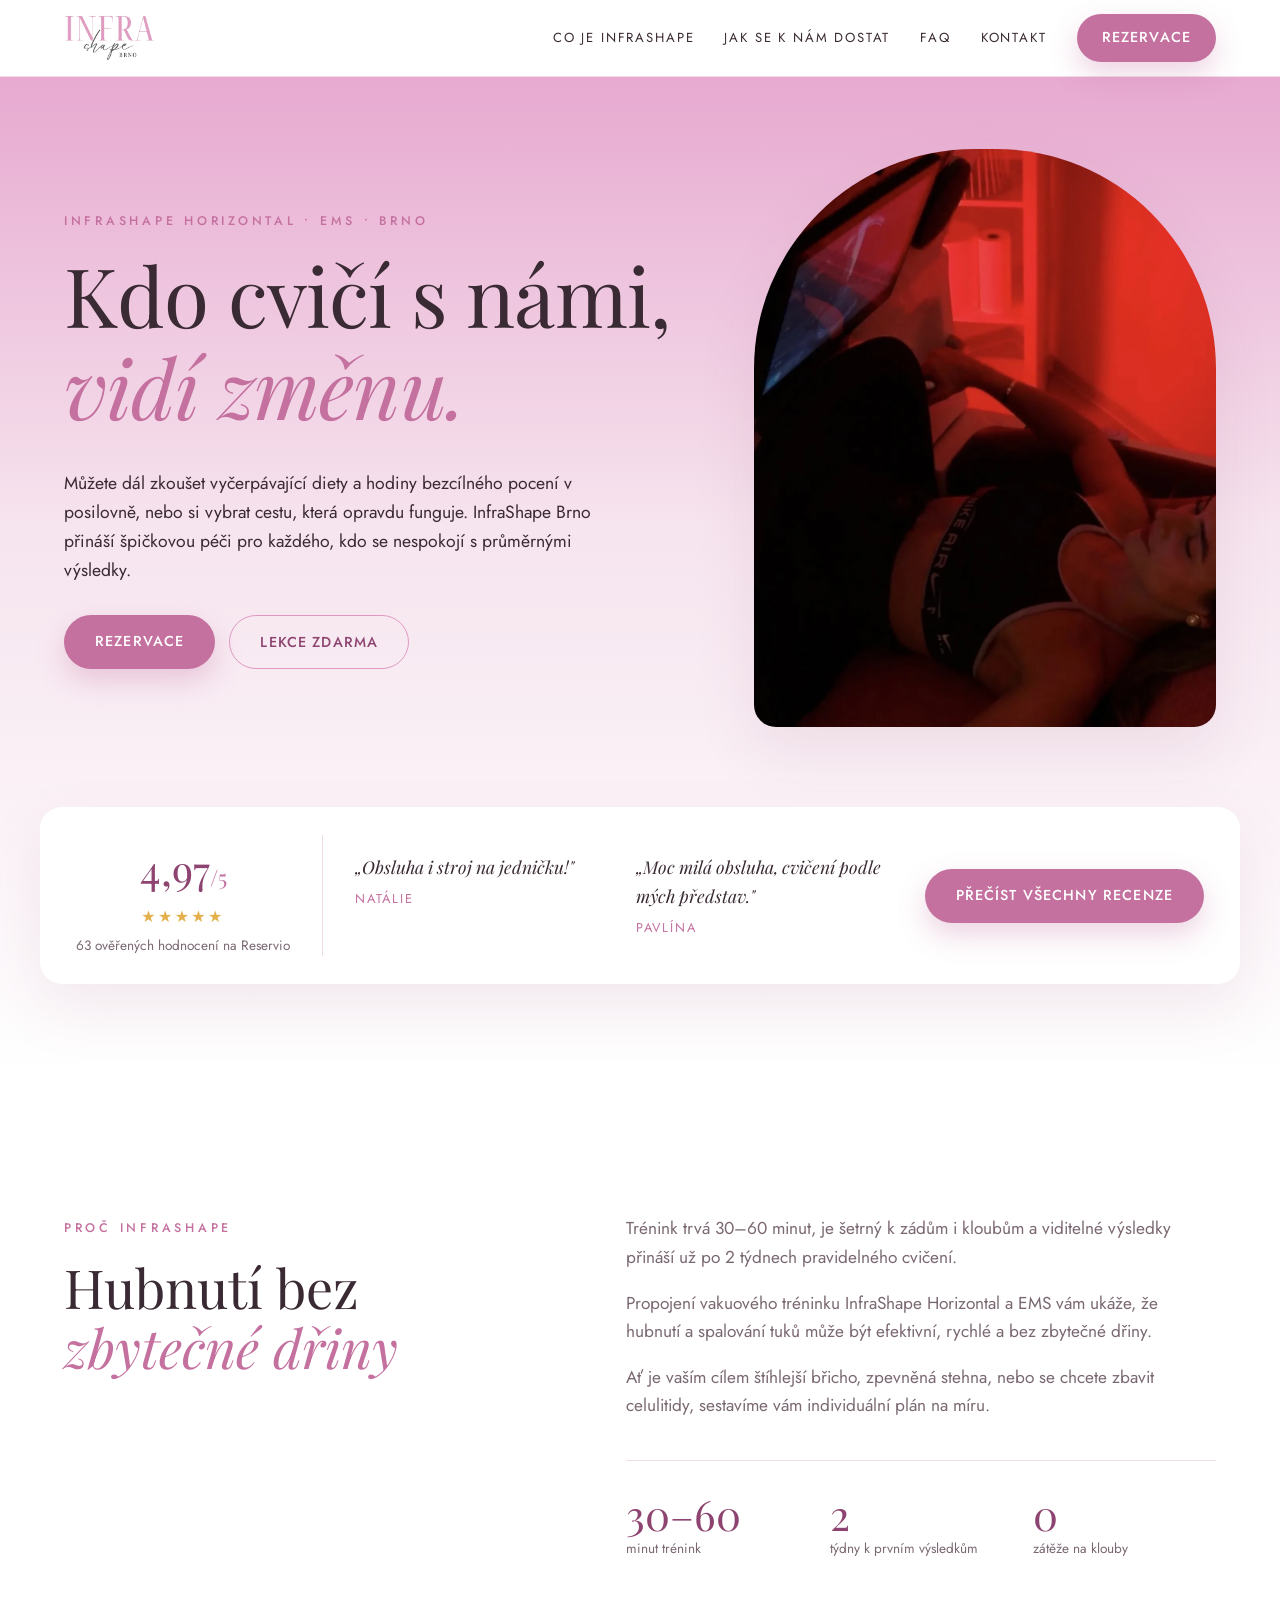
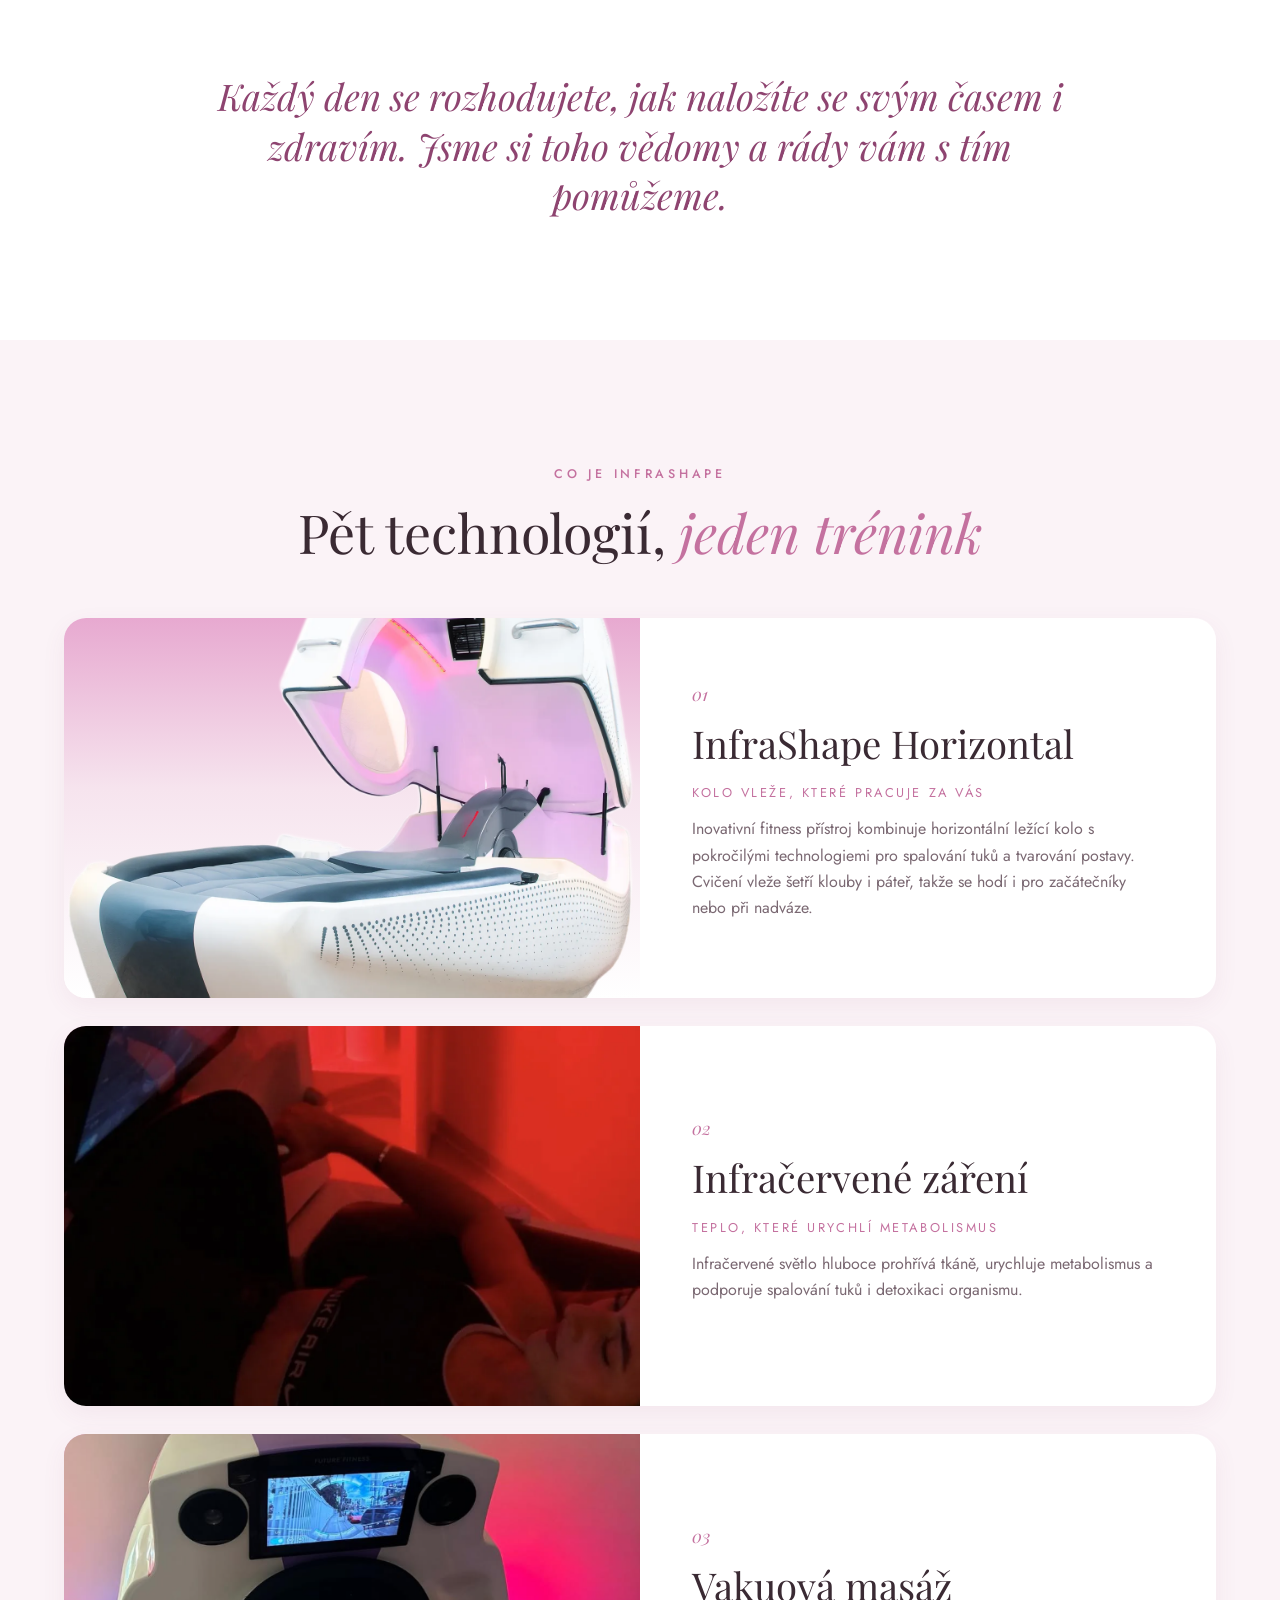
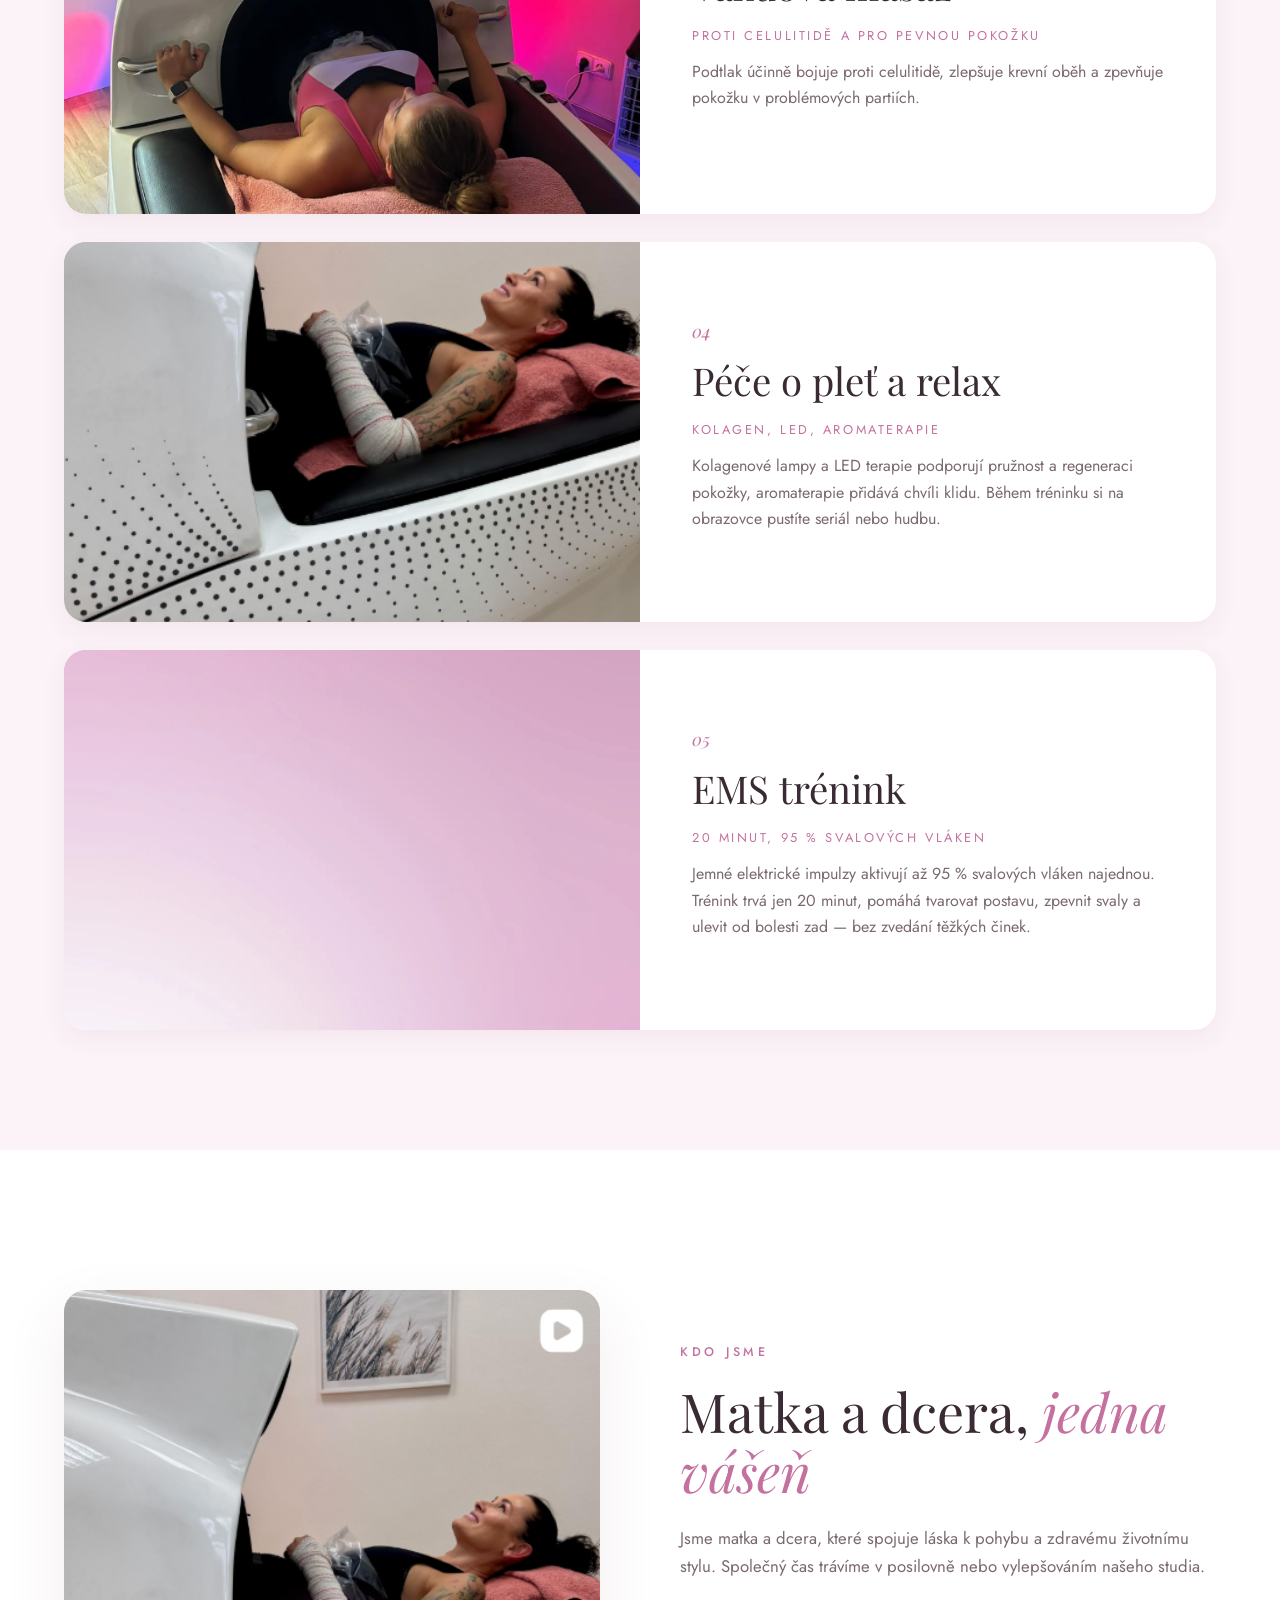
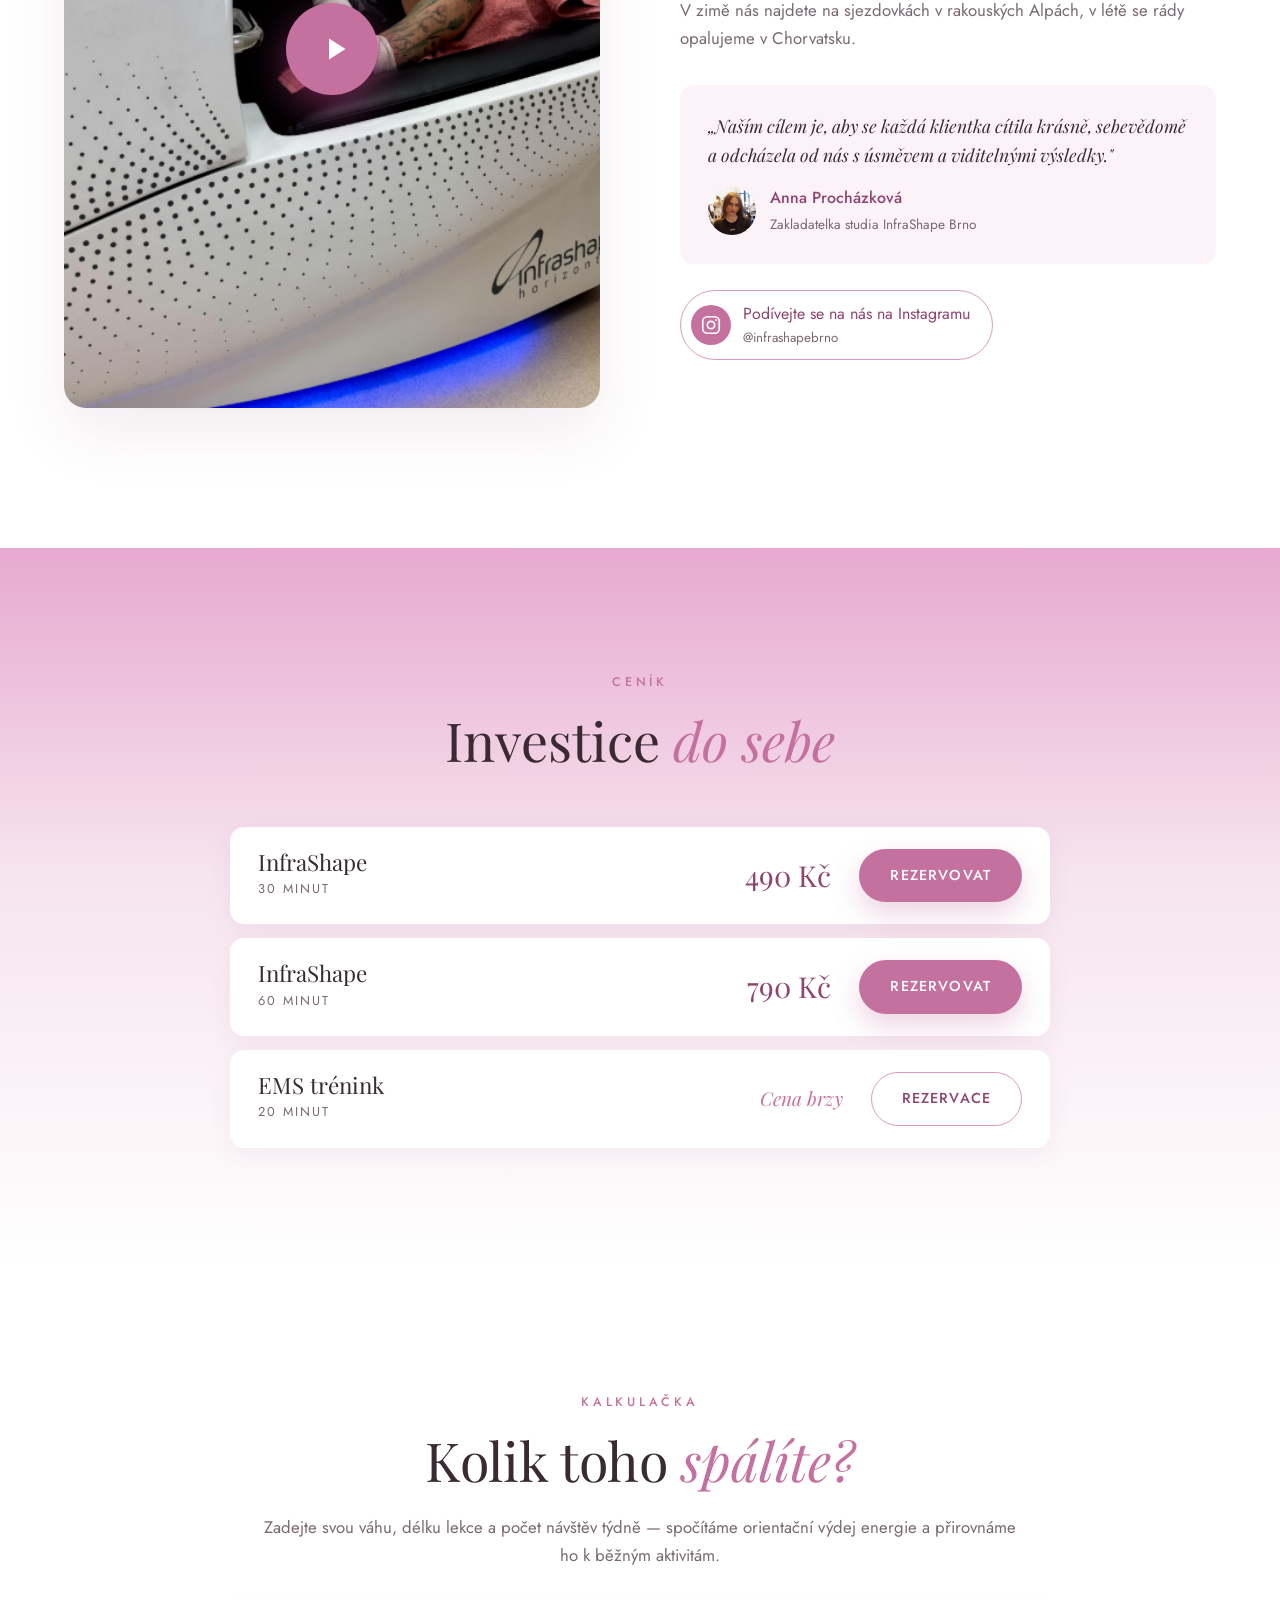
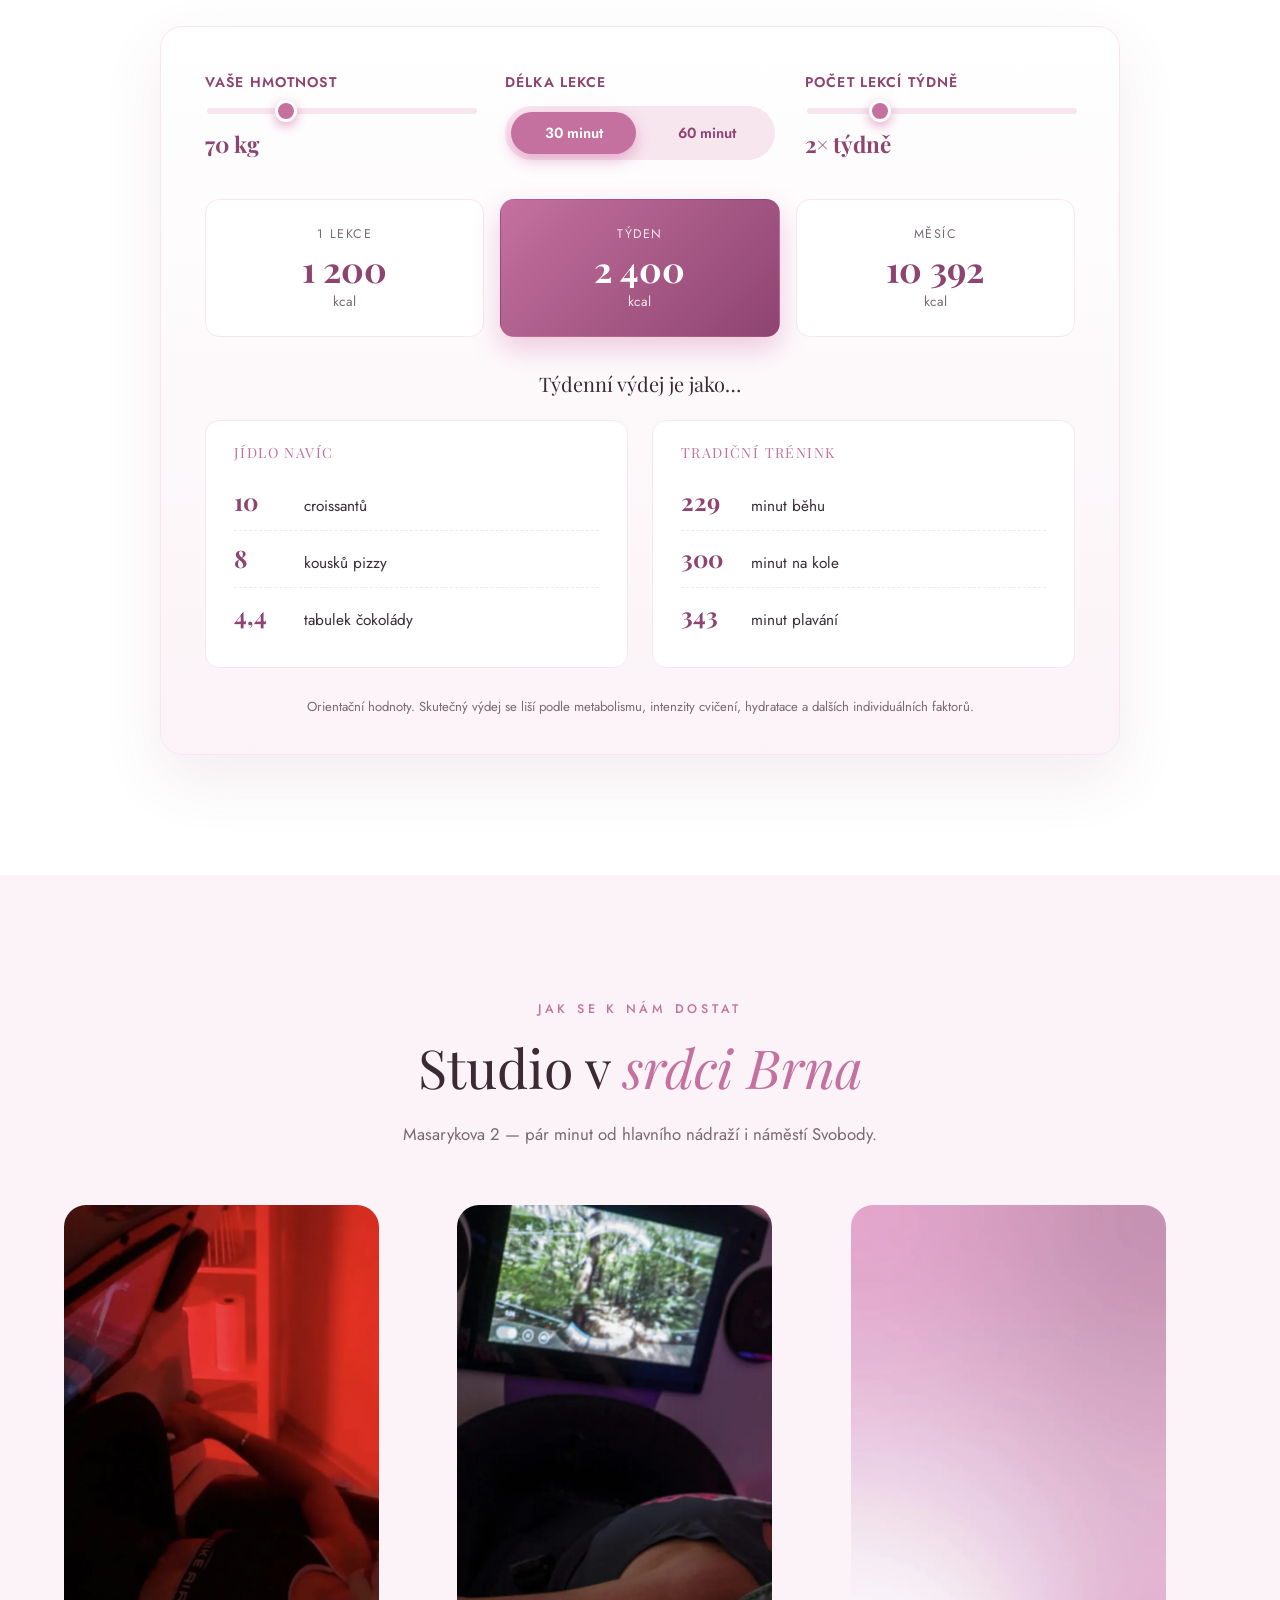
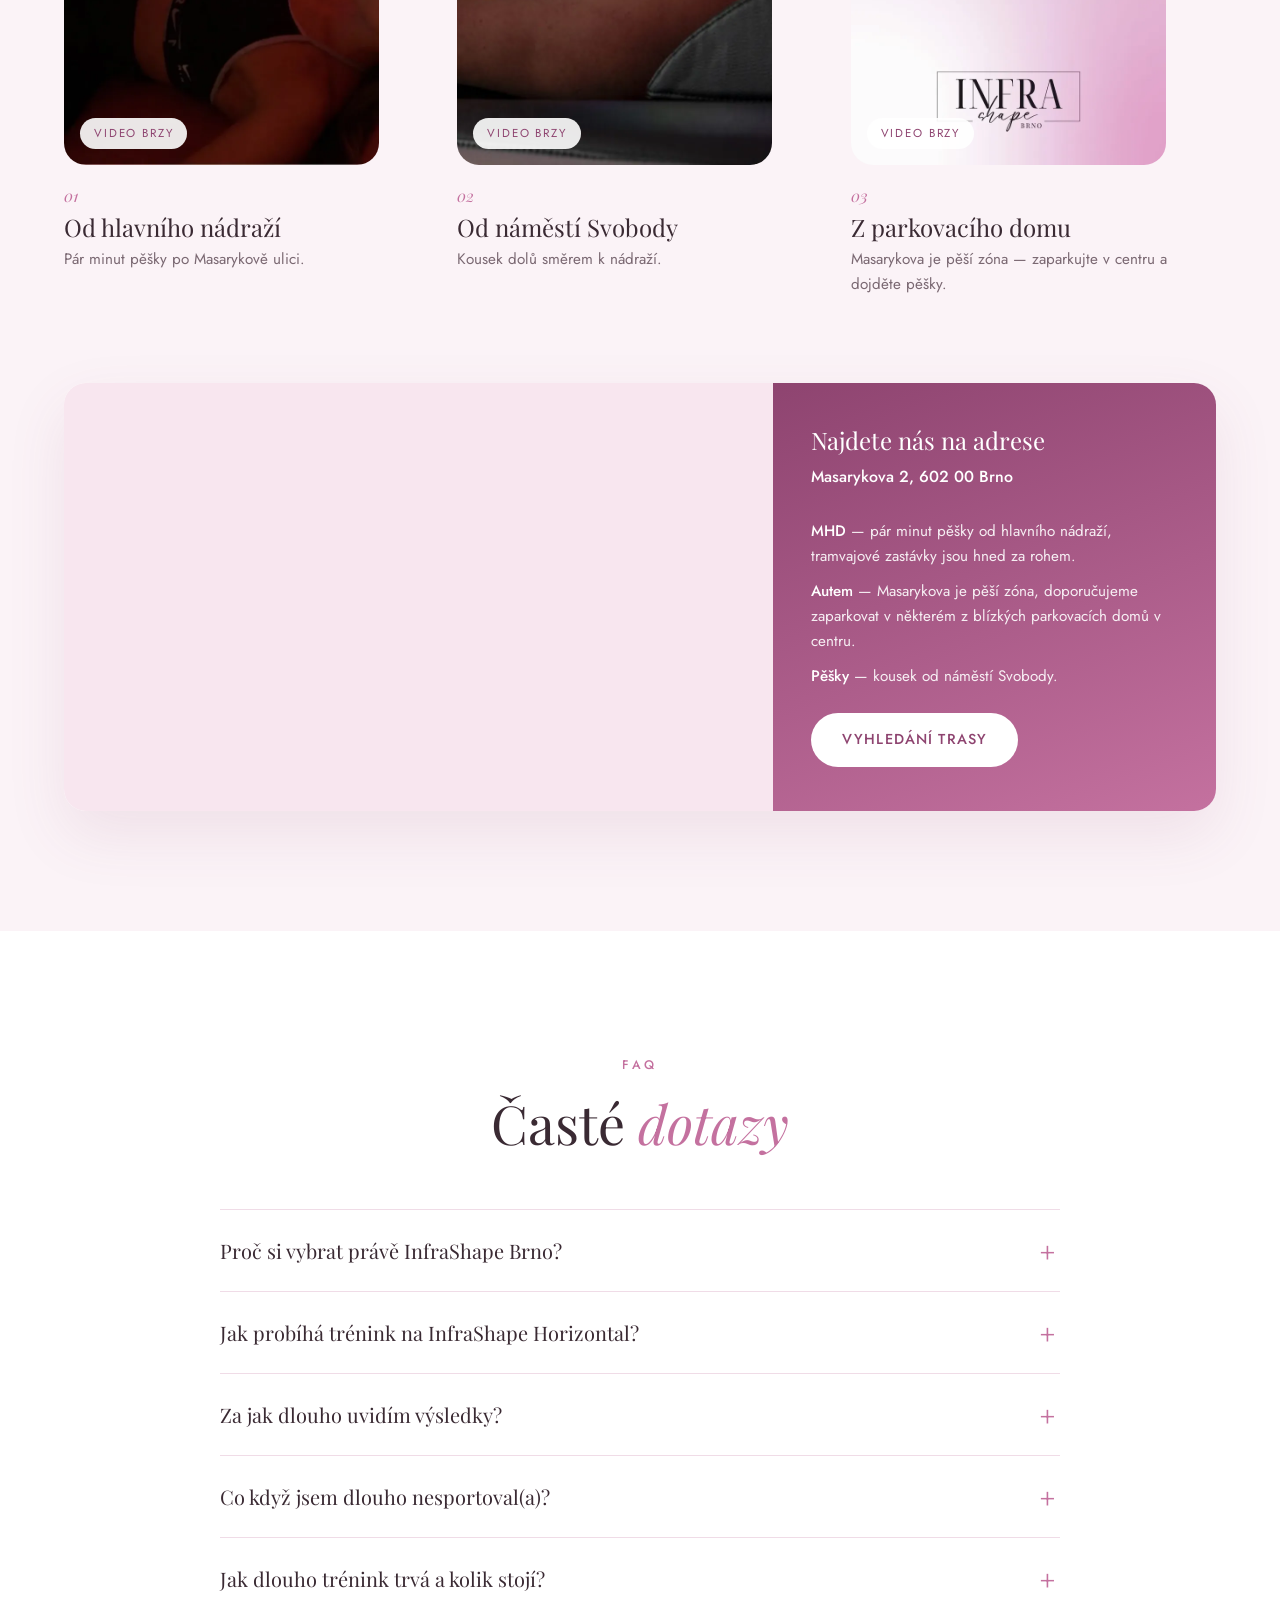
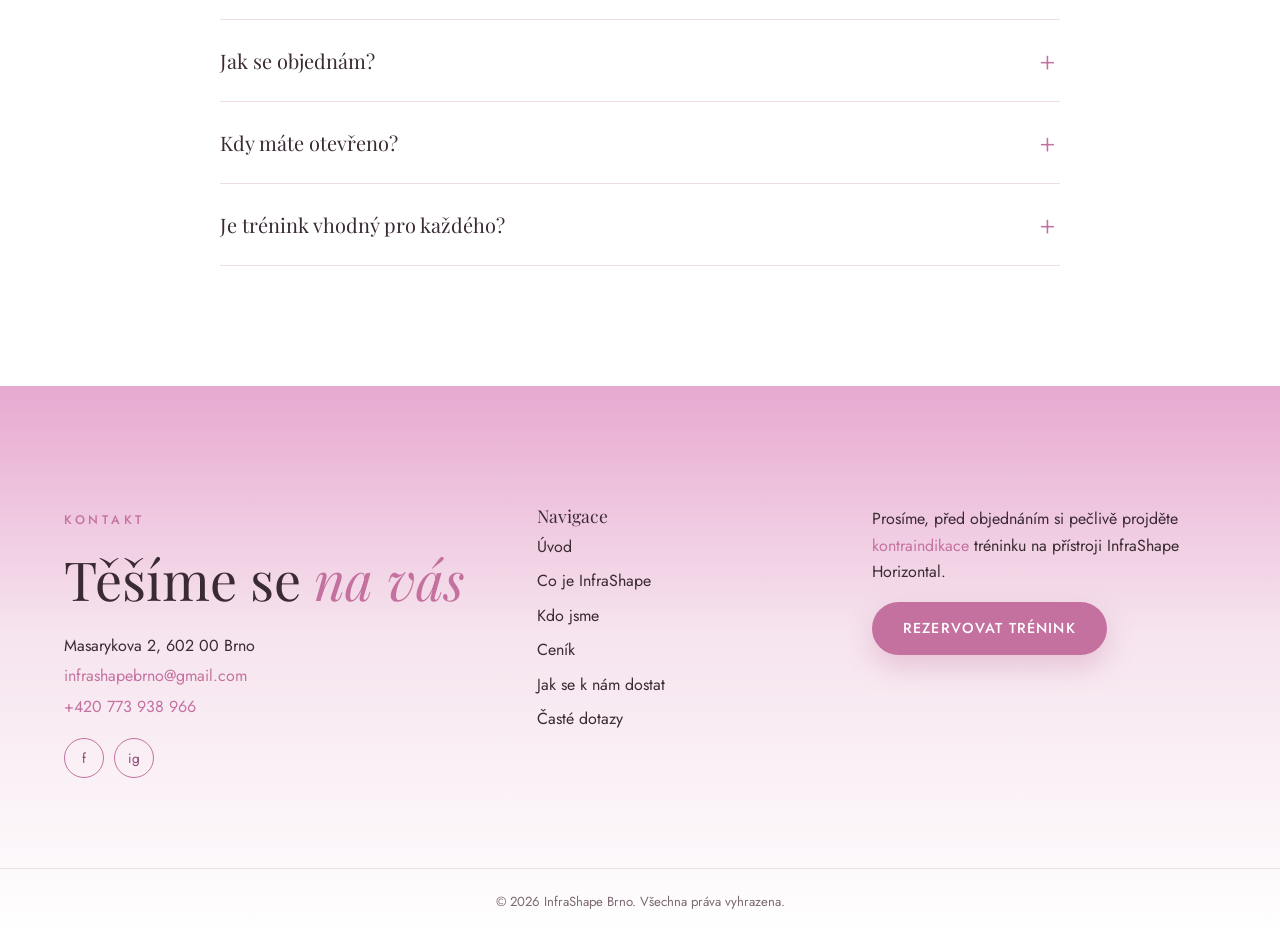
==== commit 258c332e: "feat: plynulý scroll (Lenis) a najíždění obsahu Co-Authored-By: Claude Opus 5.5 <noreply@anthropic.c" ====
--- a/index.html
+++ b/index.html
@@ -145,7 +145,7 @@
       <div class="container about-inner">
         <div class="about-media" data-reveal>
           <button type="button" class="video-wrap" id="videoOpen" aria-label="Přehrát video ze studia">
-            <img src="img/nahled.png" alt="InfraShape Brno — video" class="video-poster" loading="lazy" />
+            <img src="img/nahled.png" alt="InfraShape Brno — video" class="video-poster" width="460" height="616" loading="lazy" />
             <span class="play-btn" aria-hidden="true">
               <svg viewBox="0 0 24 24"><path d="M8 5v14l11-7z" fill="currentColor"/></svg>
             </span>
@@ -159,7 +159,7 @@
           <figure class="quote" data-reveal>
             <blockquote>„Naším cílem je, aby se každá klientka cítila krásně, sebevědomě a odcházela od nás s úsměvem a viditelnými výsledky."</blockquote>
             <figcaption>
-              <img src="img/zakladatelka.png" alt="Anna Procházková" loading="lazy" />
+              <img src="img/zakladatelka.png" alt="Anna Procházková" width="48" height="48" loading="lazy" />
               <div>
                 <strong>Anna Procházková</strong>
                 <span>Zakladatelka studia InfraShape Brno</span>
@@ -422,5 +422,7 @@
   </div>
 
   <script src="js/script.js"></script>
+  <script src="js/vendor/lenis.min.js"></script>
+  <script type="module" src="js/scroll.js"></script>
 </body>
 </html>
--- a/css/style.css
+++ b/css/style.css
@@ -192,8 +192,8 @@
   overflow: hidden;
   box-shadow: var(--shadow-sm);
 }
-.flip-media { min-height: 380px; background: var(--grad); }
-.flip-media img { width: 100%; height: 100%; object-fit: cover; }
+.flip-media { position: relative; min-height: 380px; background: var(--grad); }
+.flip-media img { position: absolute; inset: 0; width: 100%; height: 100%; object-fit: cover; }
 .flip-text { padding: 56px 52px; display: flex; flex-direction: column; justify-content: center; }
 .flip-num { font-family: var(--font-heading); font-style: italic; font-size: 1.1rem; color: var(--pink-strong); margin-bottom: 14px; }
 .flip-text h3 { font-size: clamp(1.8rem, 3vw, 2.6rem); }
@@ -363,7 +363,7 @@
   .reviews-score { padding: 0 0 16px; border-right: 0; border-bottom: 1px solid var(--line); }
   .reviews .btn { justify-self: center; }
   .flip-panel { grid-template-columns: 1fr; }
-  .flip-media { min-height: 260px; max-height: 360px; }
+  .flip-media { min-height: 0; height: 300px; }
   .route-cards { grid-template-columns: 1fr; max-width: 420px; margin-left: auto; margin-right: auto; }
   .map-block { grid-template-columns: 1fr; }
   .map-embed { min-height: 300px; }
@@ -725,3 +725,20 @@
   .calc-stats { grid-template-columns: 1fr; }
   .eq-grid { grid-template-columns: 1fr; }
 }
+
+/* Lenis */
+html.lenis, html.lenis body { height: auto; }
+.lenis.lenis-smooth { scroll-behavior: auto !important; }
+.lenis.lenis-stopped { overflow: hidden; }
+
+/* Reveal (jen když běží js/scroll.js a není reduced motion) */
+html.js-reveal [data-reveal] {
+  opacity: 0;
+  transform: translateY(30px);
+  transition: opacity .9s cubic-bezier(.2, .7, .2, 1), transform .9s cubic-bezier(.2, .7, .2, 1);
+}
+html.js-reveal [data-reveal].is-visible { opacity: 1; transform: none; }
+@media (prefers-reduced-motion: reduce) {
+  html { scroll-behavior: auto; }
+  html.js-reveal [data-reveal] { opacity: 1; transform: none; transition: none; }
+}
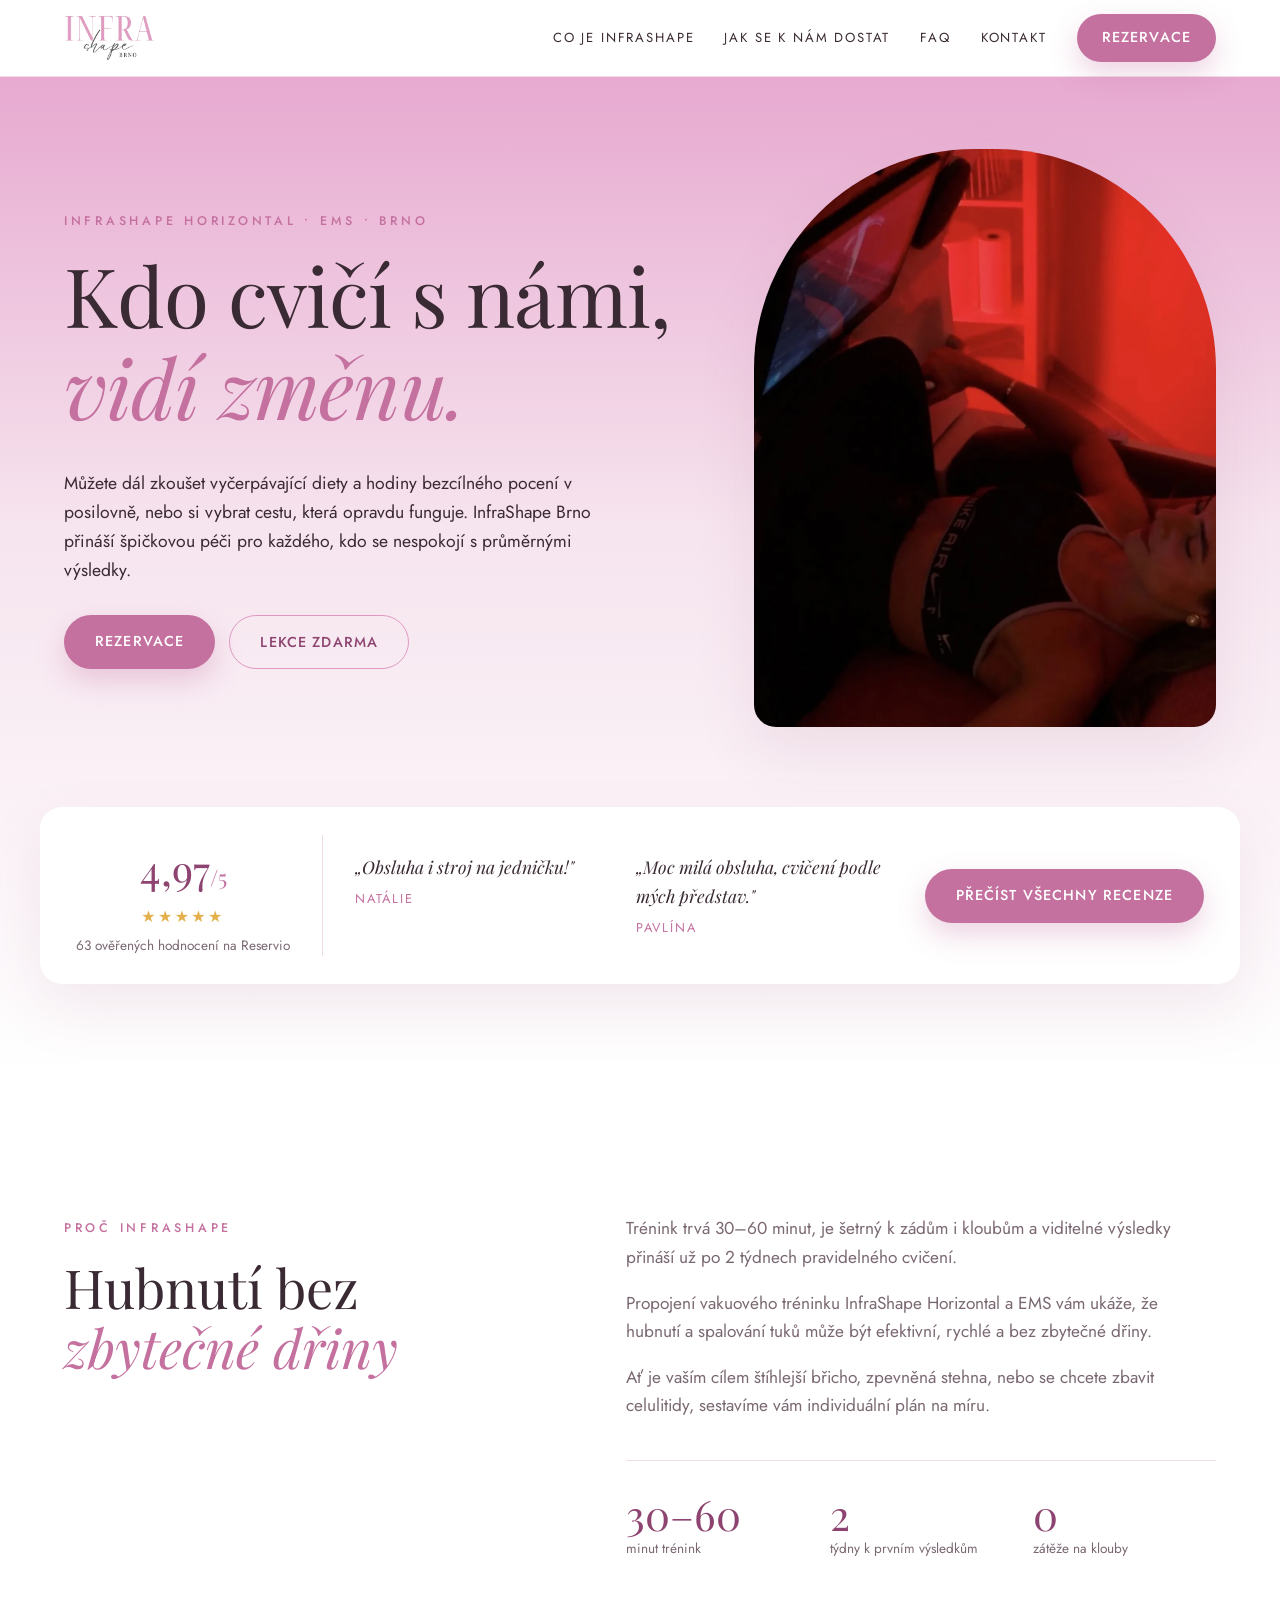
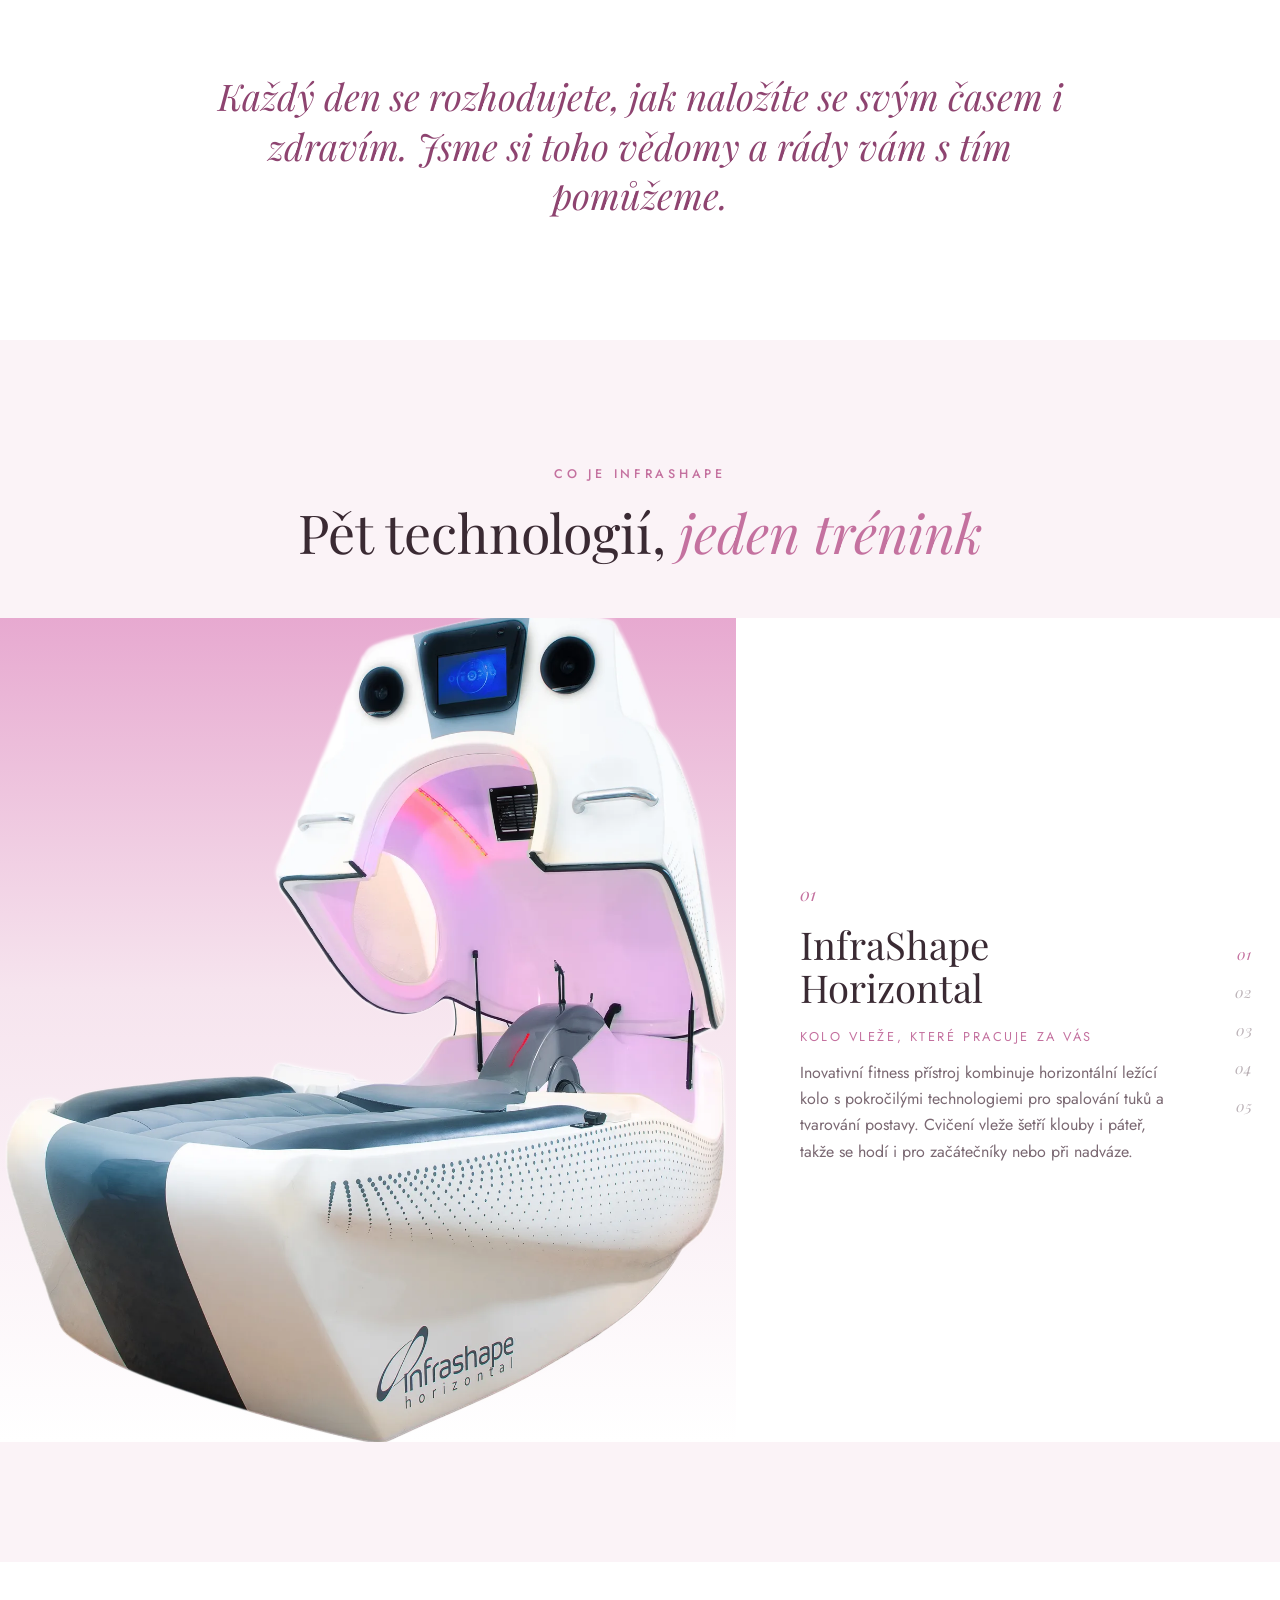
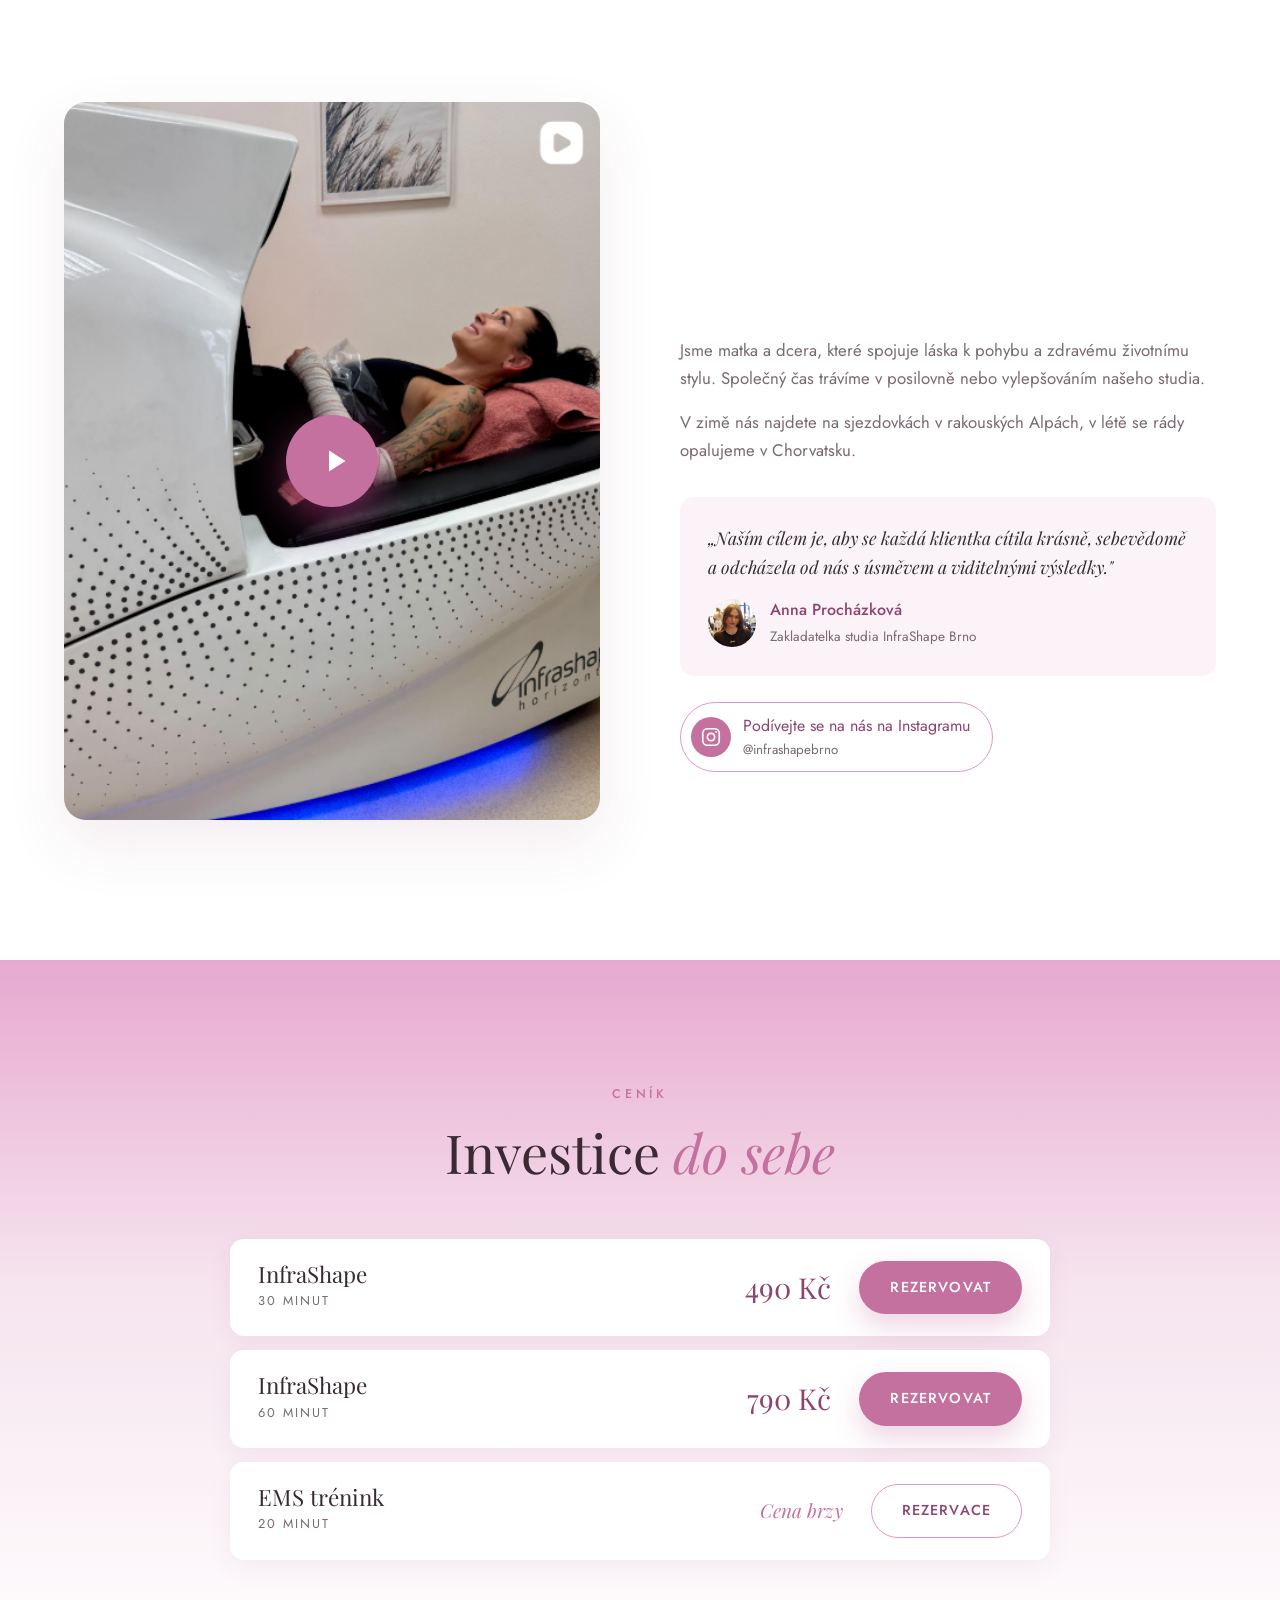
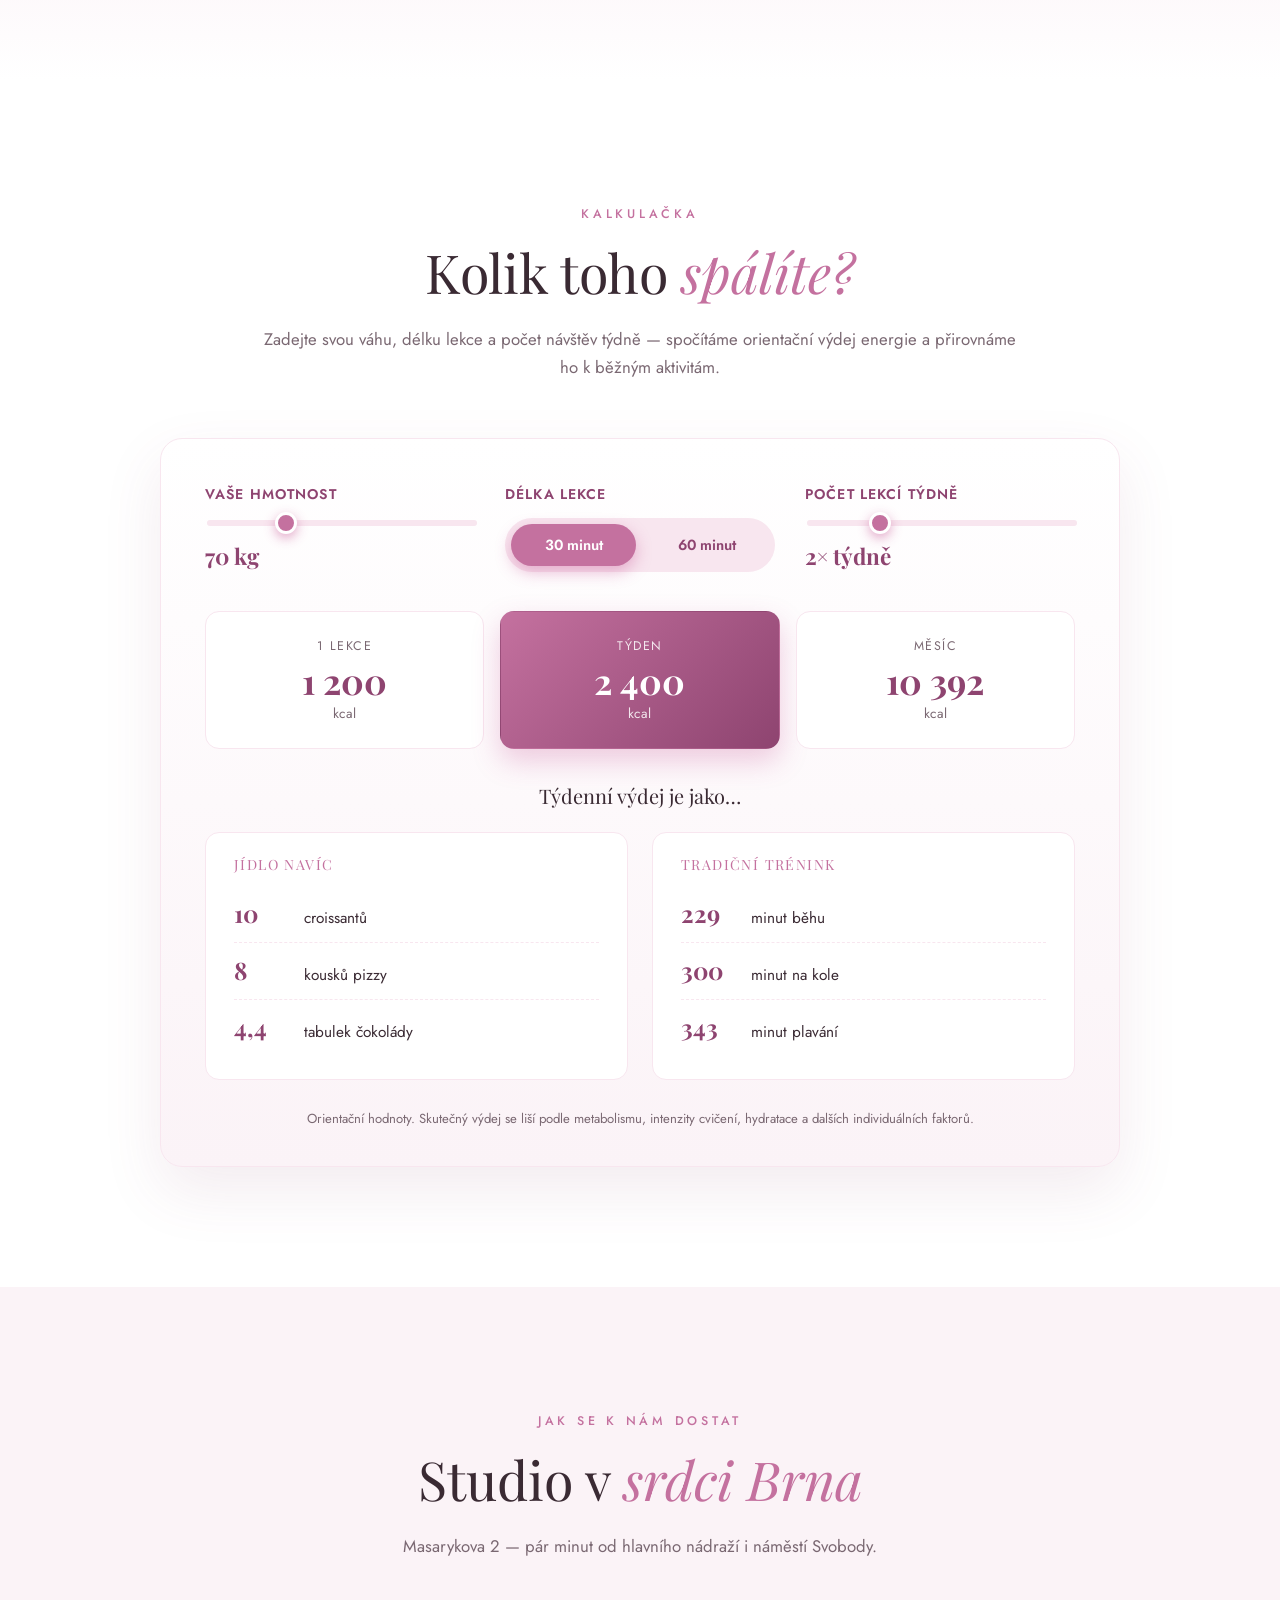
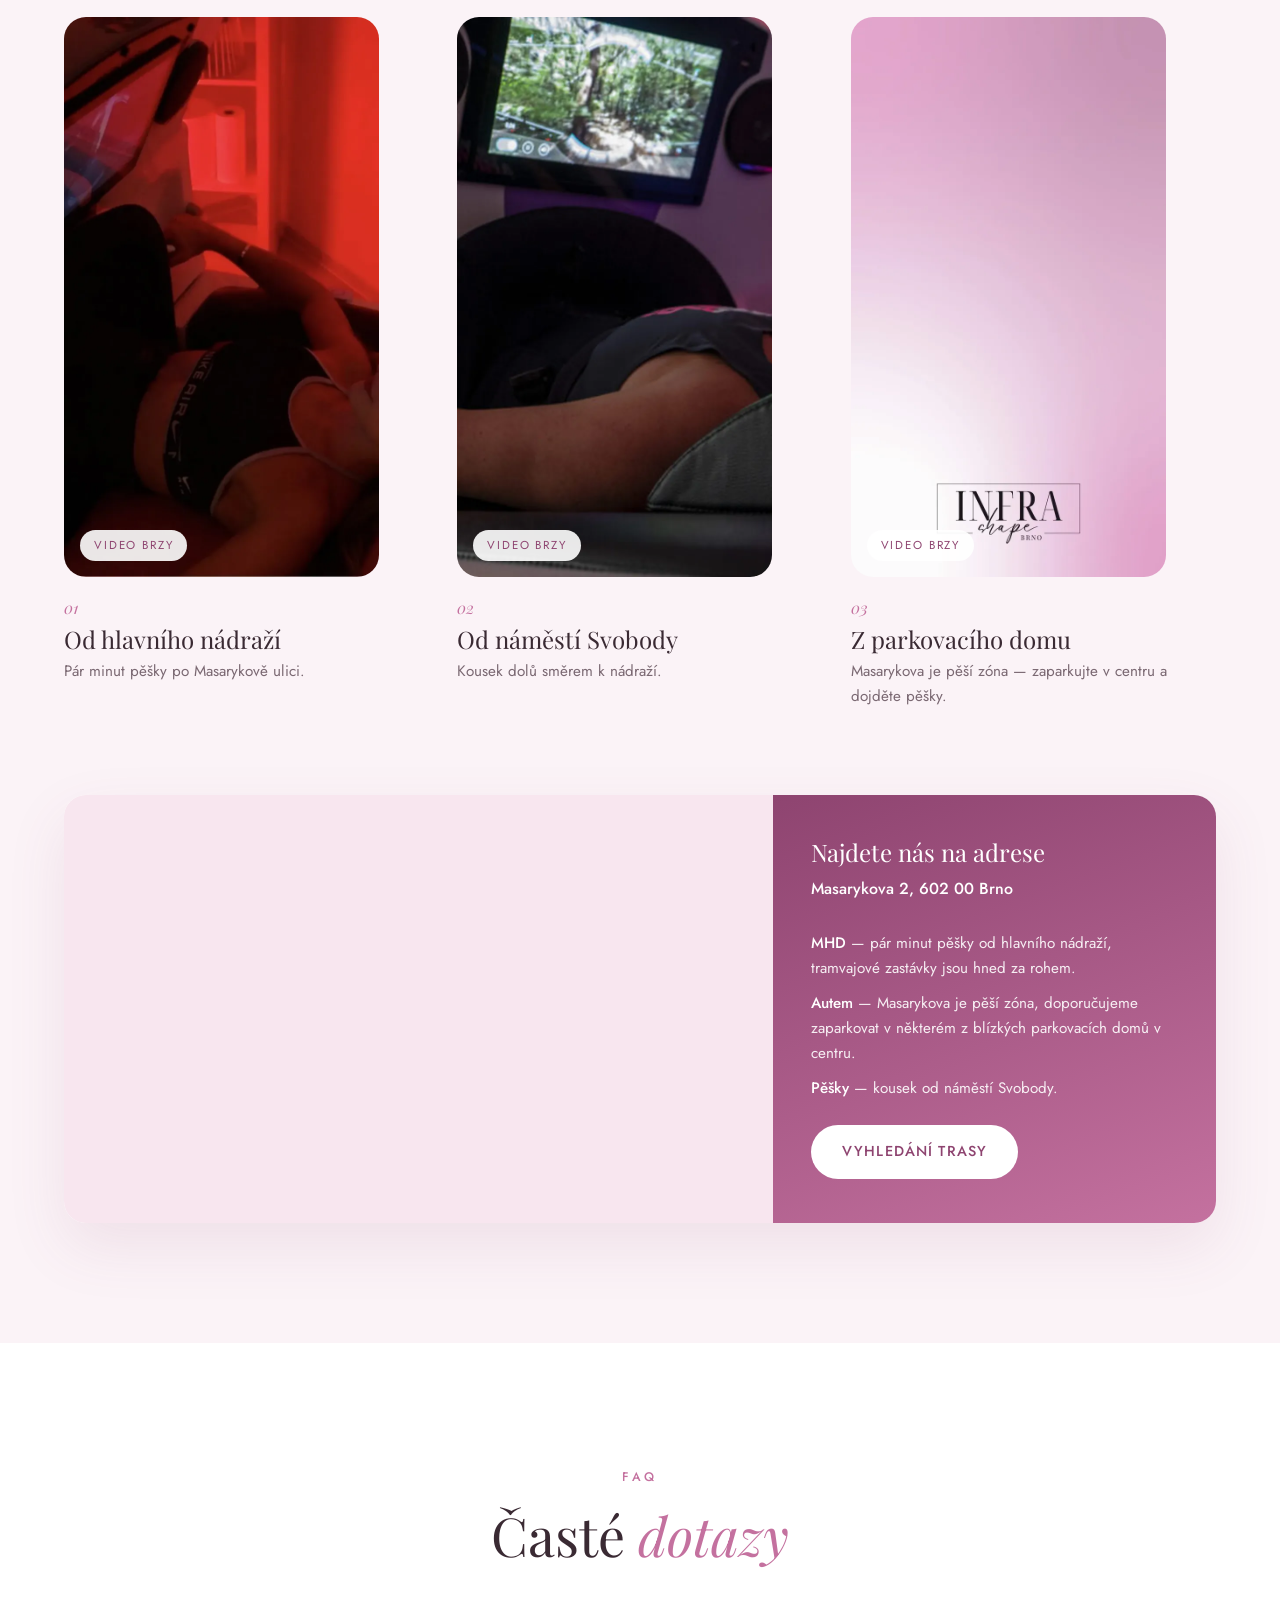
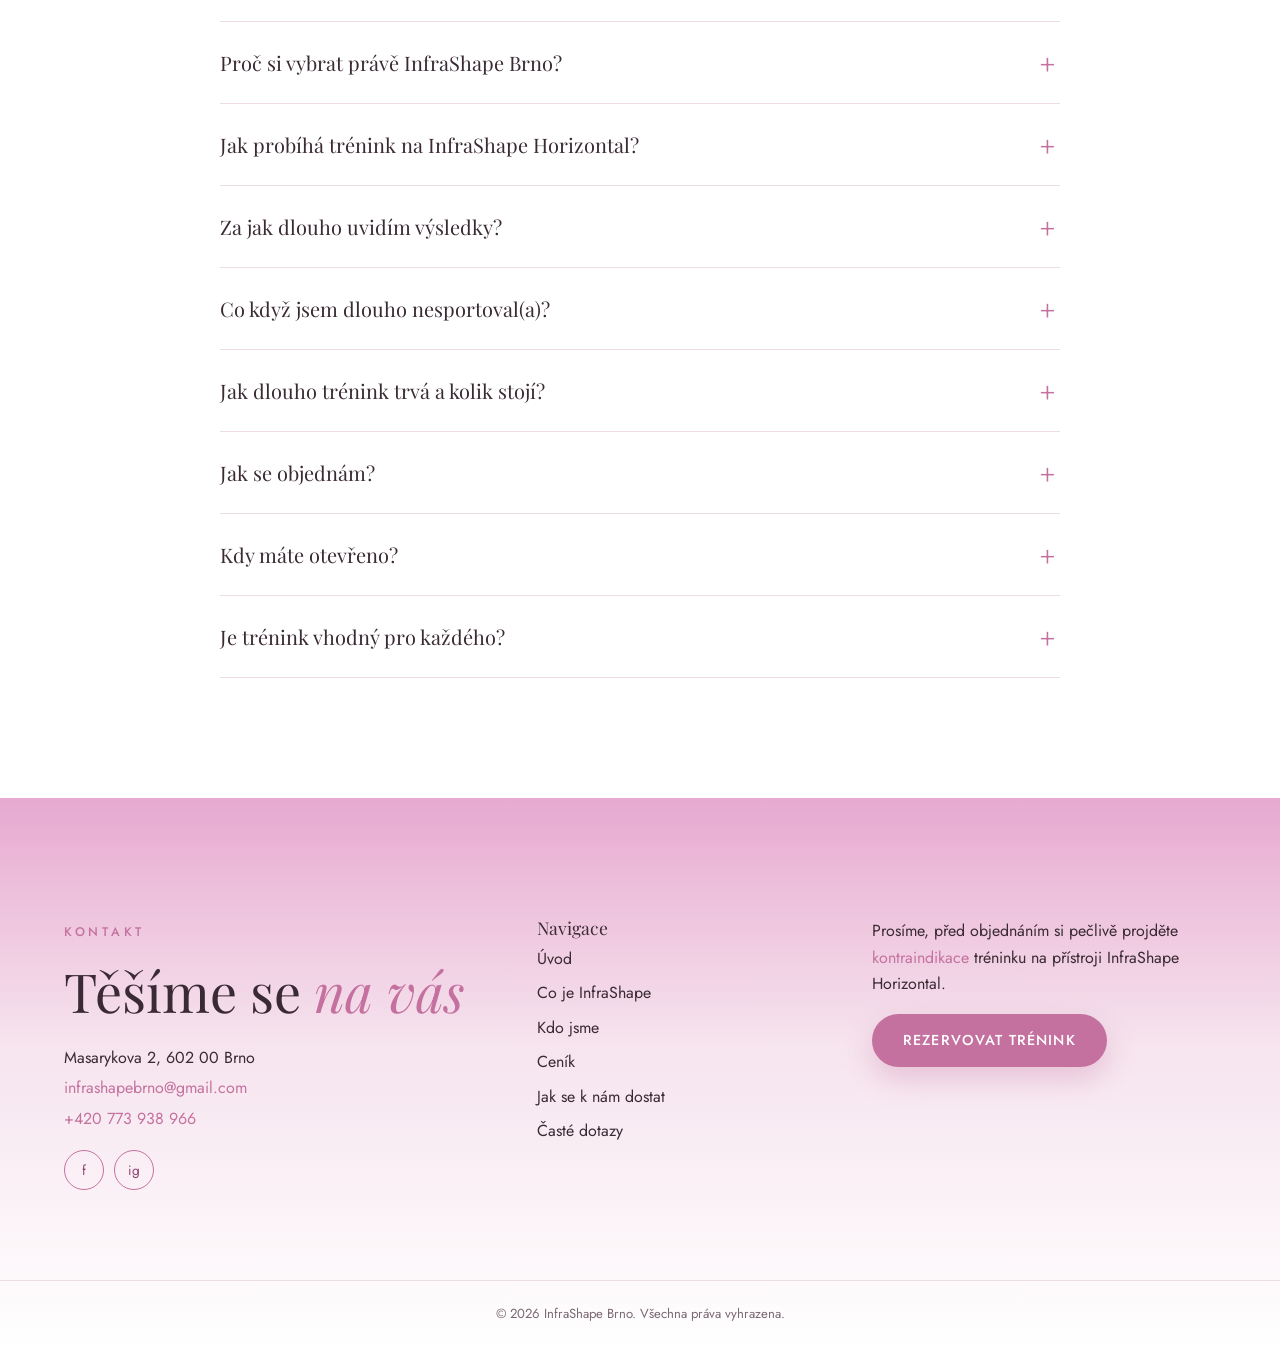
==== commit a16372b0: "feat: listovací sekce Co je InfraShape (etapa 2) - jedno gesto touchpadu = jeden panel (gesture gate" ====
--- a/index.html
+++ b/index.html
@@ -424,5 +424,6 @@
   <script src="js/script.js"></script>
   <script src="js/vendor/lenis.min.js"></script>
   <script type="module" src="js/scroll.js"></script>
+  <script type="module" src="js/flip.js"></script>
 </body>
 </html>
--- a/css/style.css
+++ b/css/style.css
@@ -742,3 +742,58 @@
   html { scroll-behavior: auto; }
   html.js-reveal [data-reveal] { opacity: 1; transform: none; transition: none; }
 }
+
+/* Listovací režim (js/flip.js přidá .flip--active jen na desktopu) */
+.flip-dots { display: none; }
+.flip.flip--active {
+  position: relative;
+  display: block;
+  max-width: none;
+  padding: 0;
+  height: calc(100vh - var(--header-h));
+  overflow: hidden;
+  background: #fff;
+}
+.flip--active .flip-panel {
+  position: absolute;
+  inset: 0;
+  grid-template-columns: 1.15fr .85fr;
+  border-radius: 0;
+  box-shadow: none;
+  opacity: 0;
+  visibility: hidden;
+  transition: opacity .7s ease, visibility 0s linear .7s;
+}
+.flip--active .flip-panel.is-current { opacity: 1; visibility: visible; transition: opacity .7s ease; }
+.flip--active .flip-media { min-height: 0; }
+.flip--active .flip-media img { transform: scale(1.08); transition: transform 1.4s cubic-bezier(.2, .7, .2, 1); }
+.flip--active .is-current .flip-media img { transform: scale(1); }
+.flip--active .flip-text { padding: 60px 8vw 60px 64px; }
+.flip--active .flip-text > * { opacity: 0; transform: translateY(28px); transition: opacity .7s ease, transform .7s cubic-bezier(.2, .7, .2, 1); }
+.flip--active .is-current .flip-text > * { opacity: 1; transform: none; }
+.flip--active .is-current .flip-text > :nth-child(2) { transition-delay: .08s; }
+.flip--active .is-current .flip-text > :nth-child(3) { transition-delay: .16s; }
+.flip--active .is-current .flip-text > :nth-child(4) { transition-delay: .24s; }
+.flip--active .flip-dots {
+  position: absolute;
+  right: 28px;
+  top: 50%;
+  transform: translateY(-50%);
+  z-index: 2;
+  display: flex;
+  flex-direction: column;
+  gap: 10px;
+}
+.flip-dots button {
+  border: 0;
+  background: none;
+  padding: 4px 0;
+  font-family: var(--font-heading);
+  font-style: italic;
+  font-size: .95rem;
+  color: var(--muted);
+  opacity: .5;
+  cursor: pointer;
+  transition: opacity .3s, color .3s;
+}
+.flip-dots button.is-current, .flip-dots button:hover { opacity: 1; color: var(--pink-strong); }
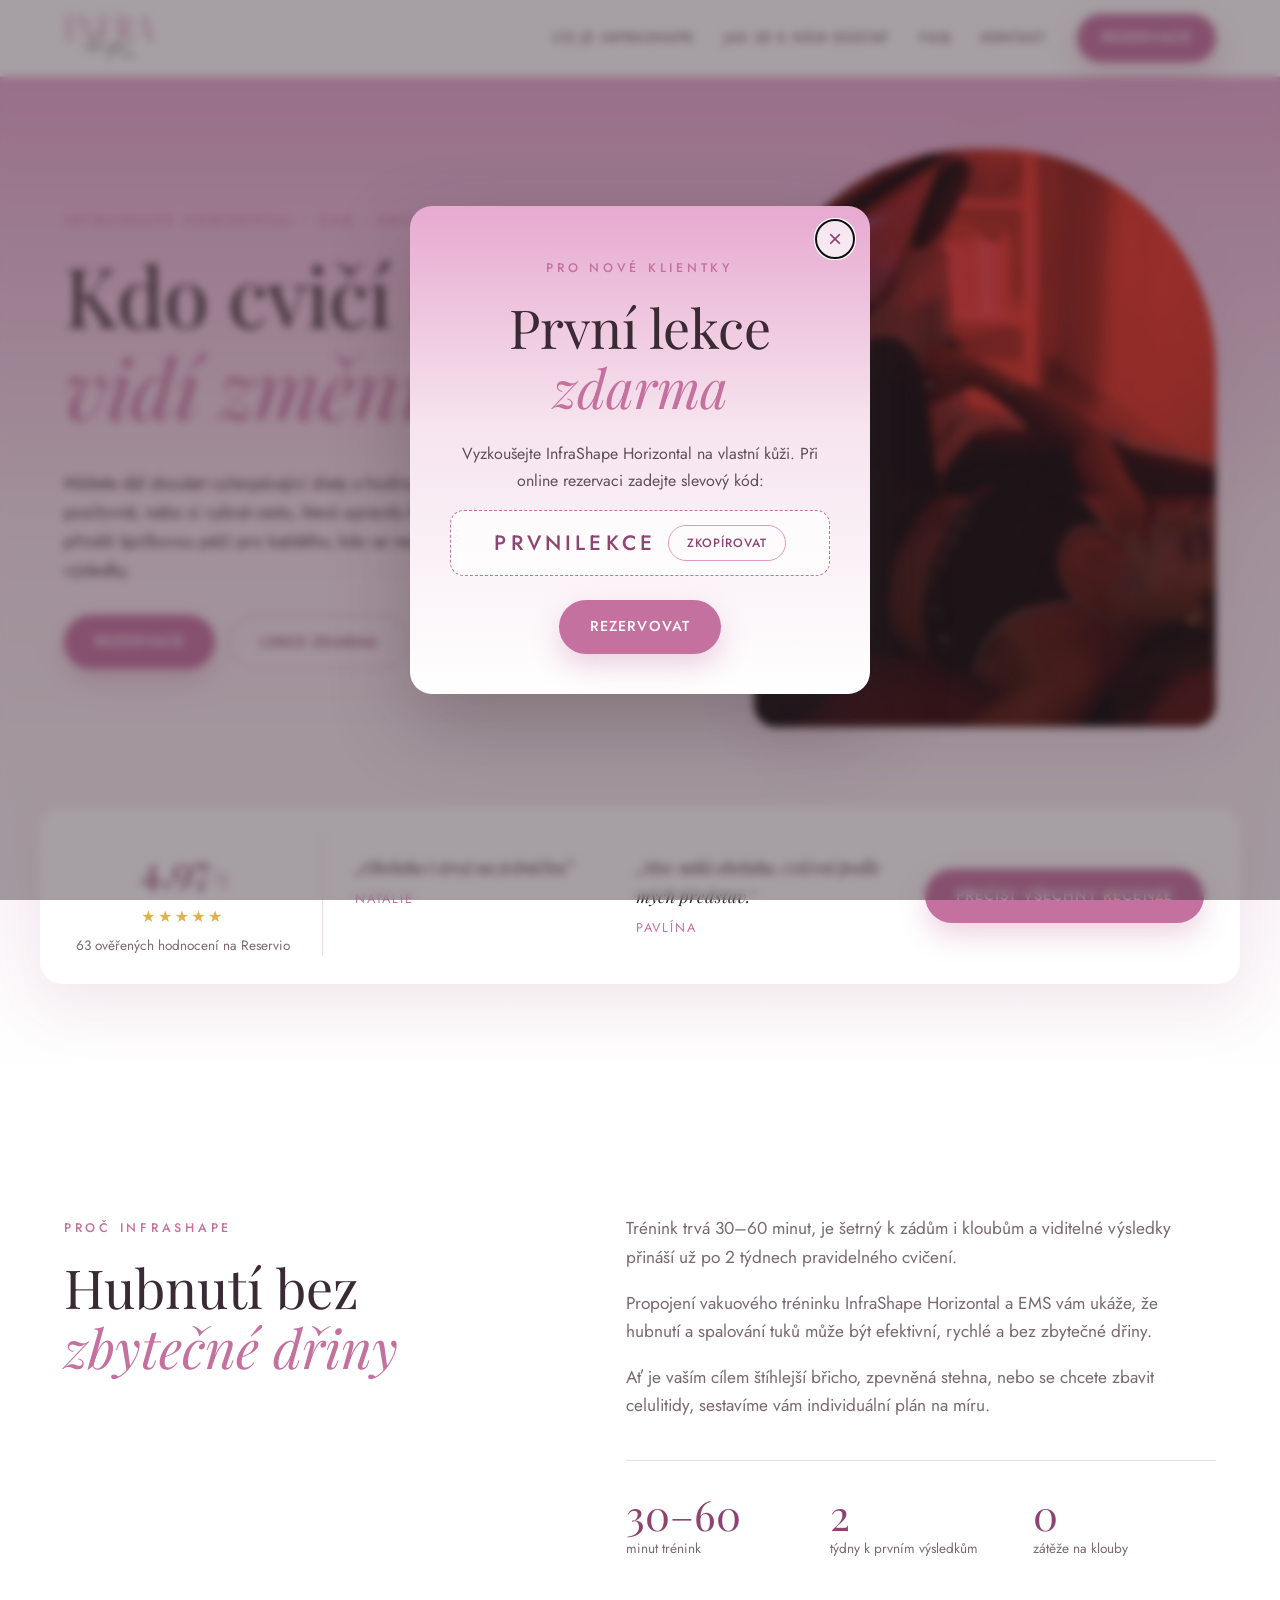
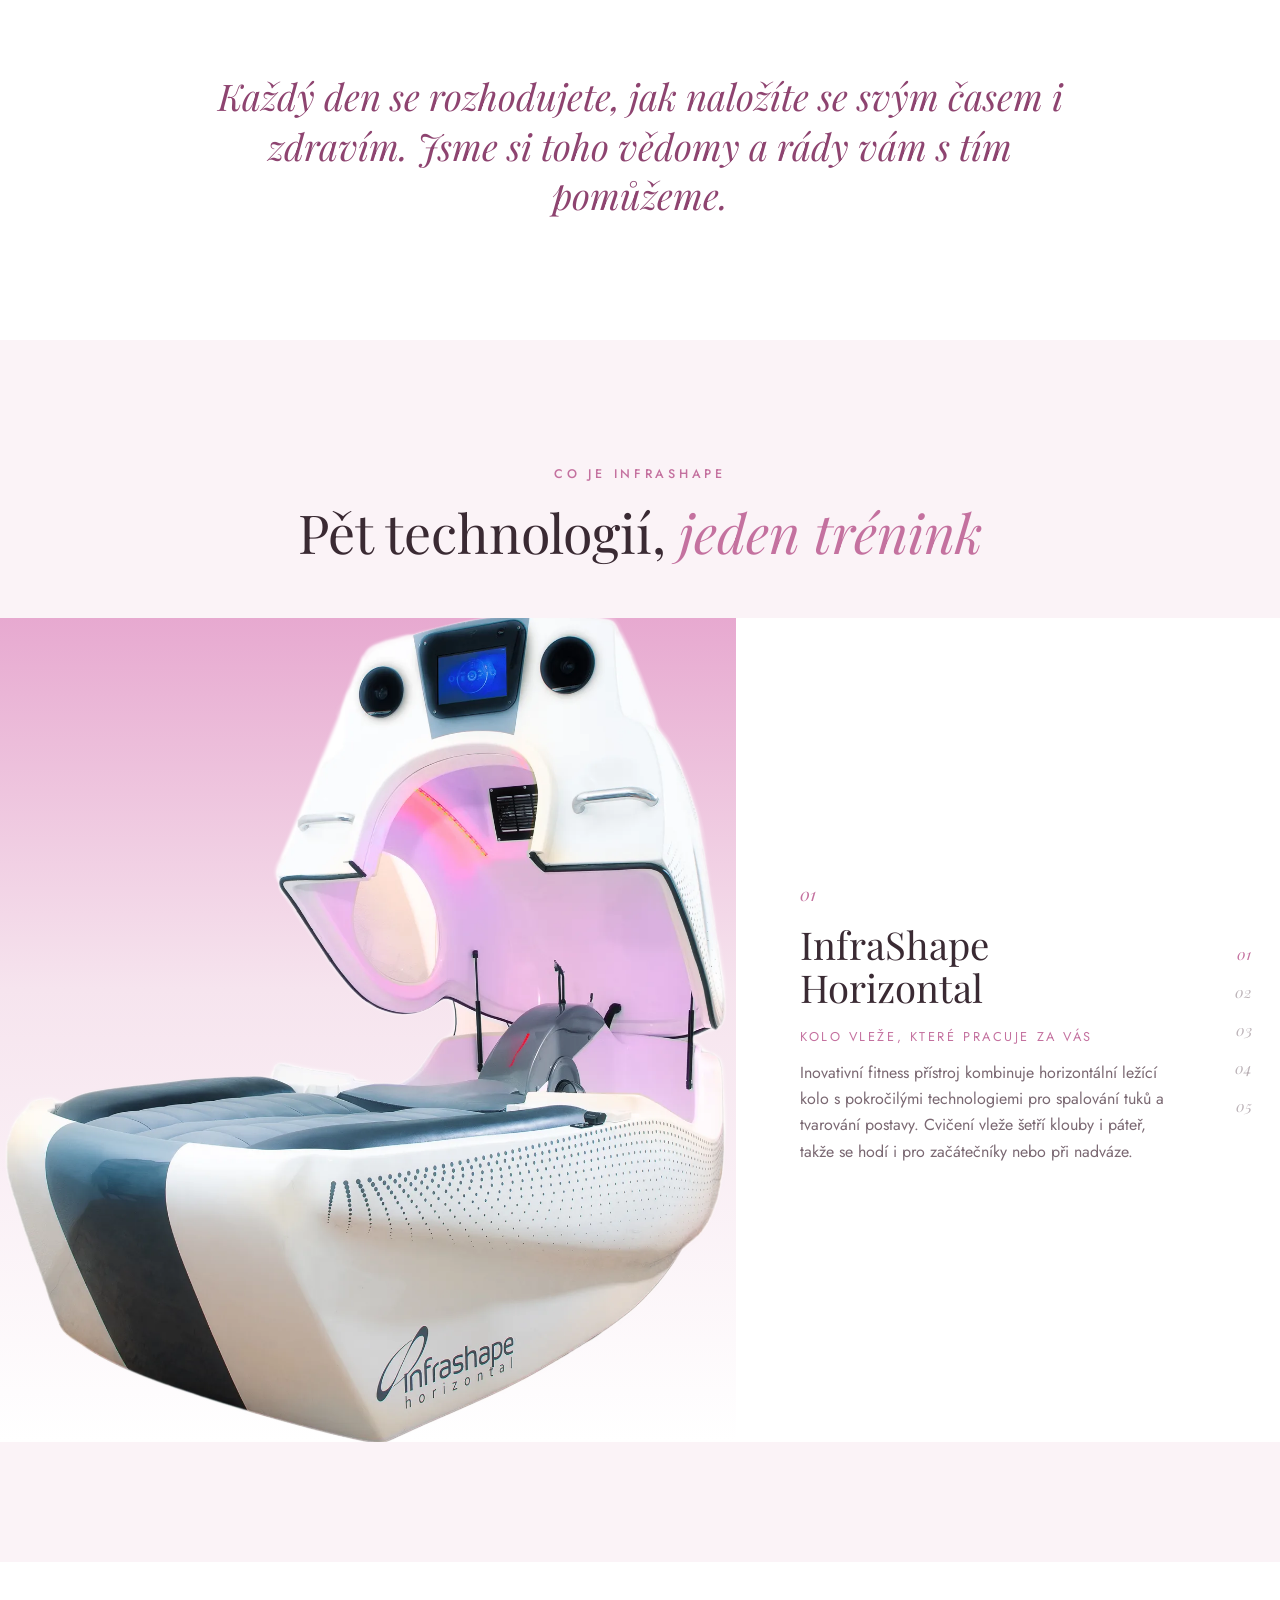
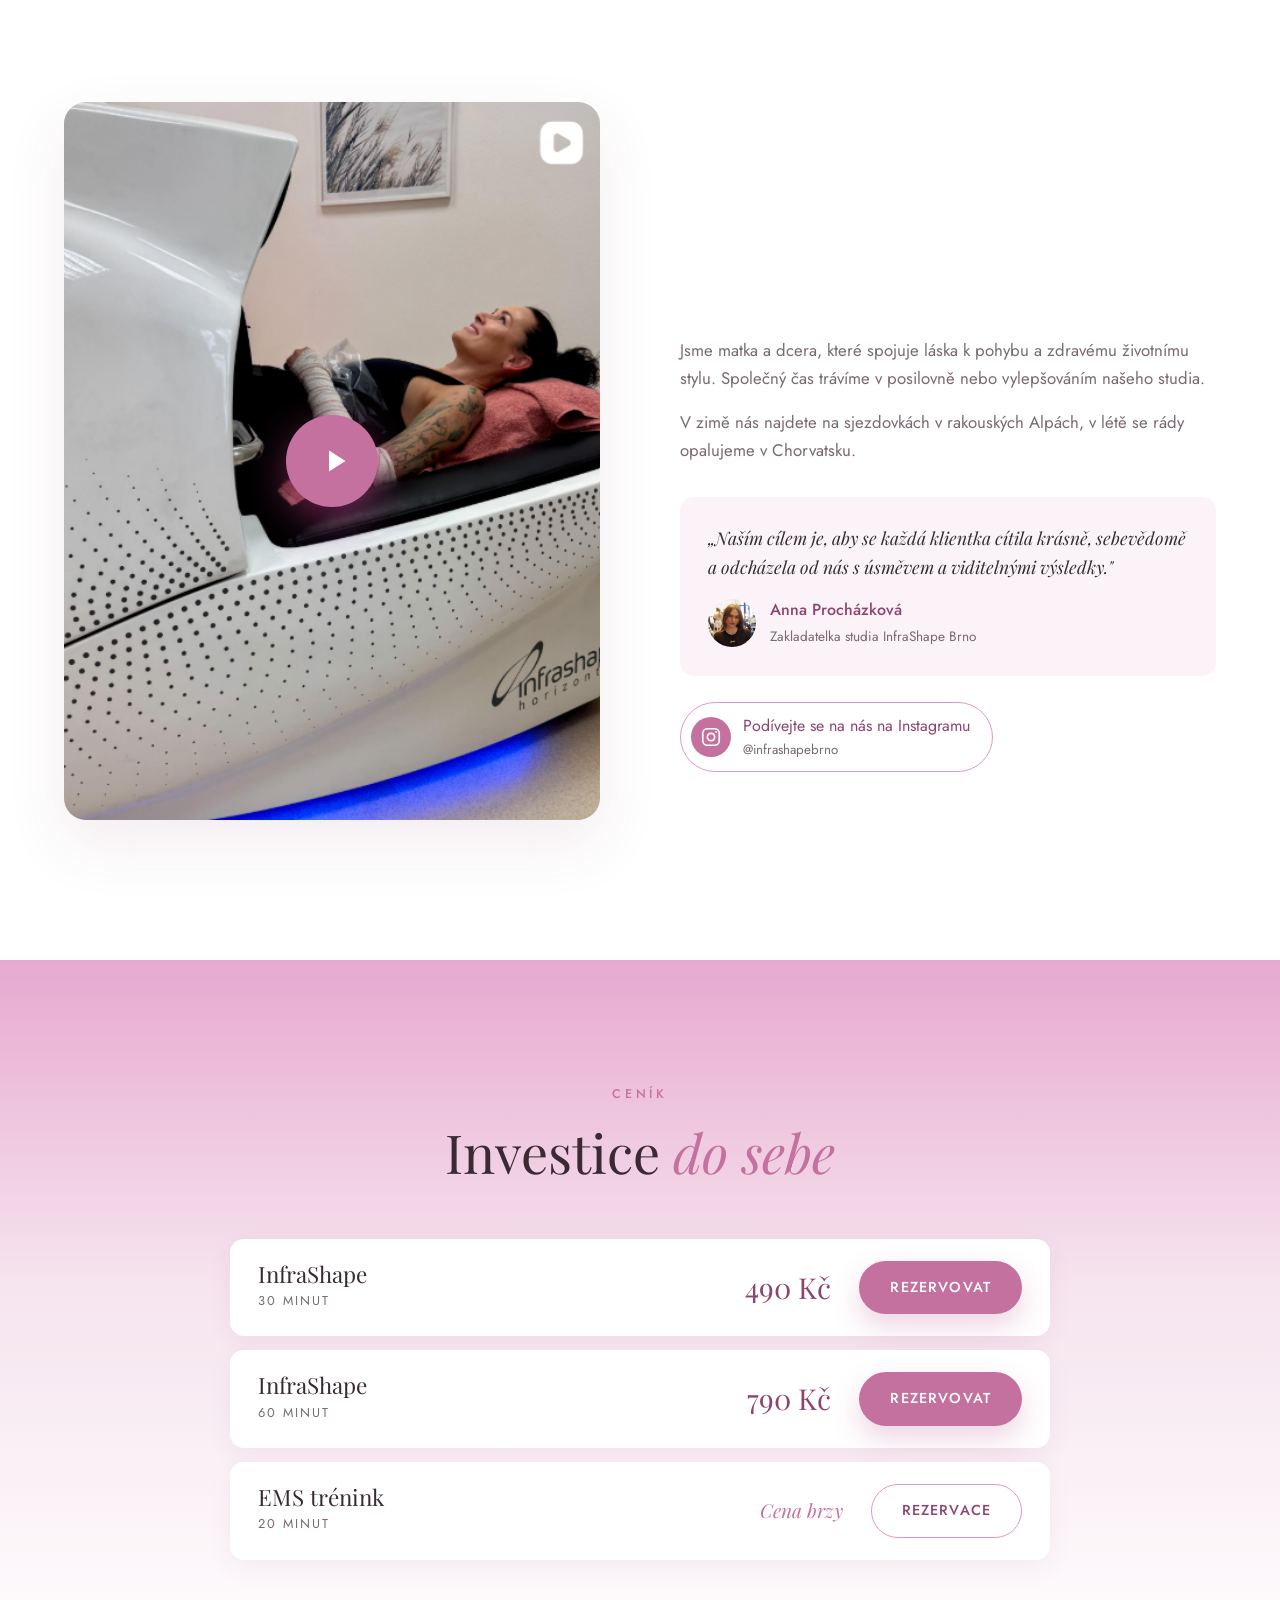
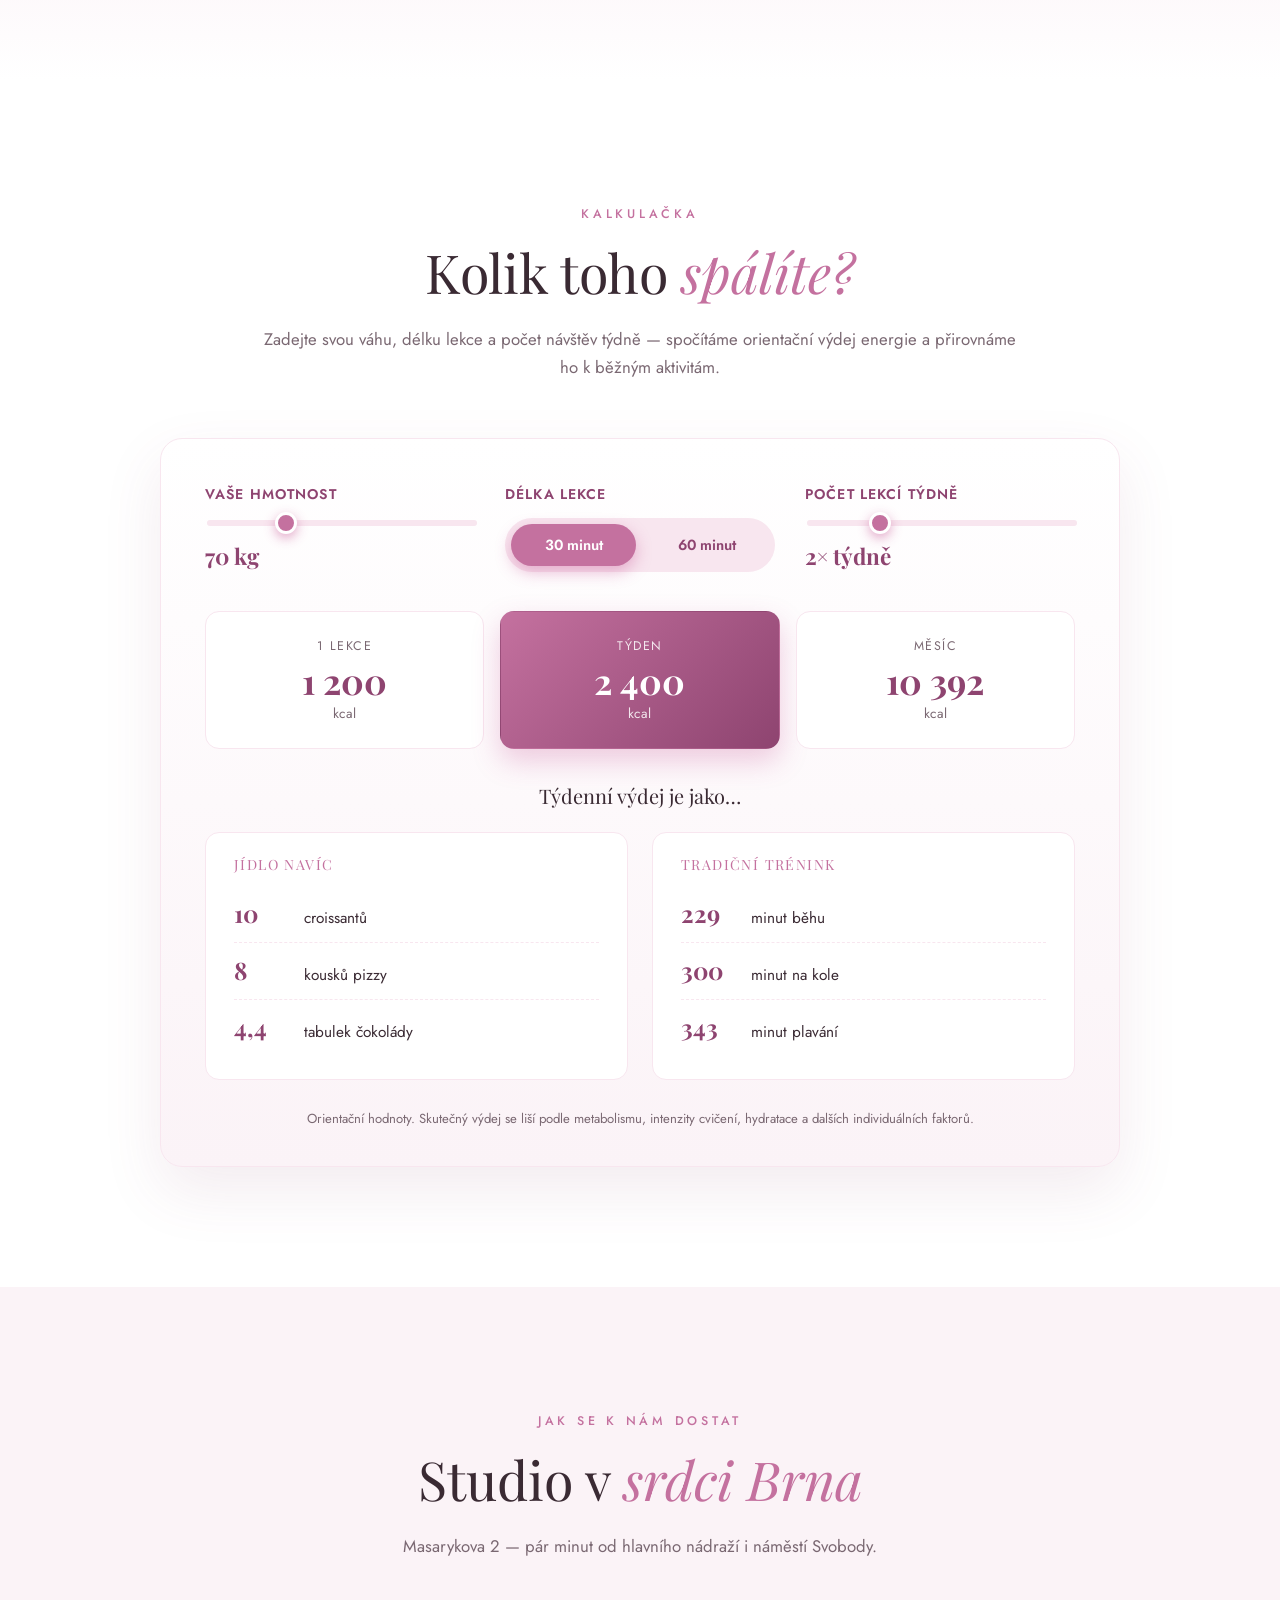
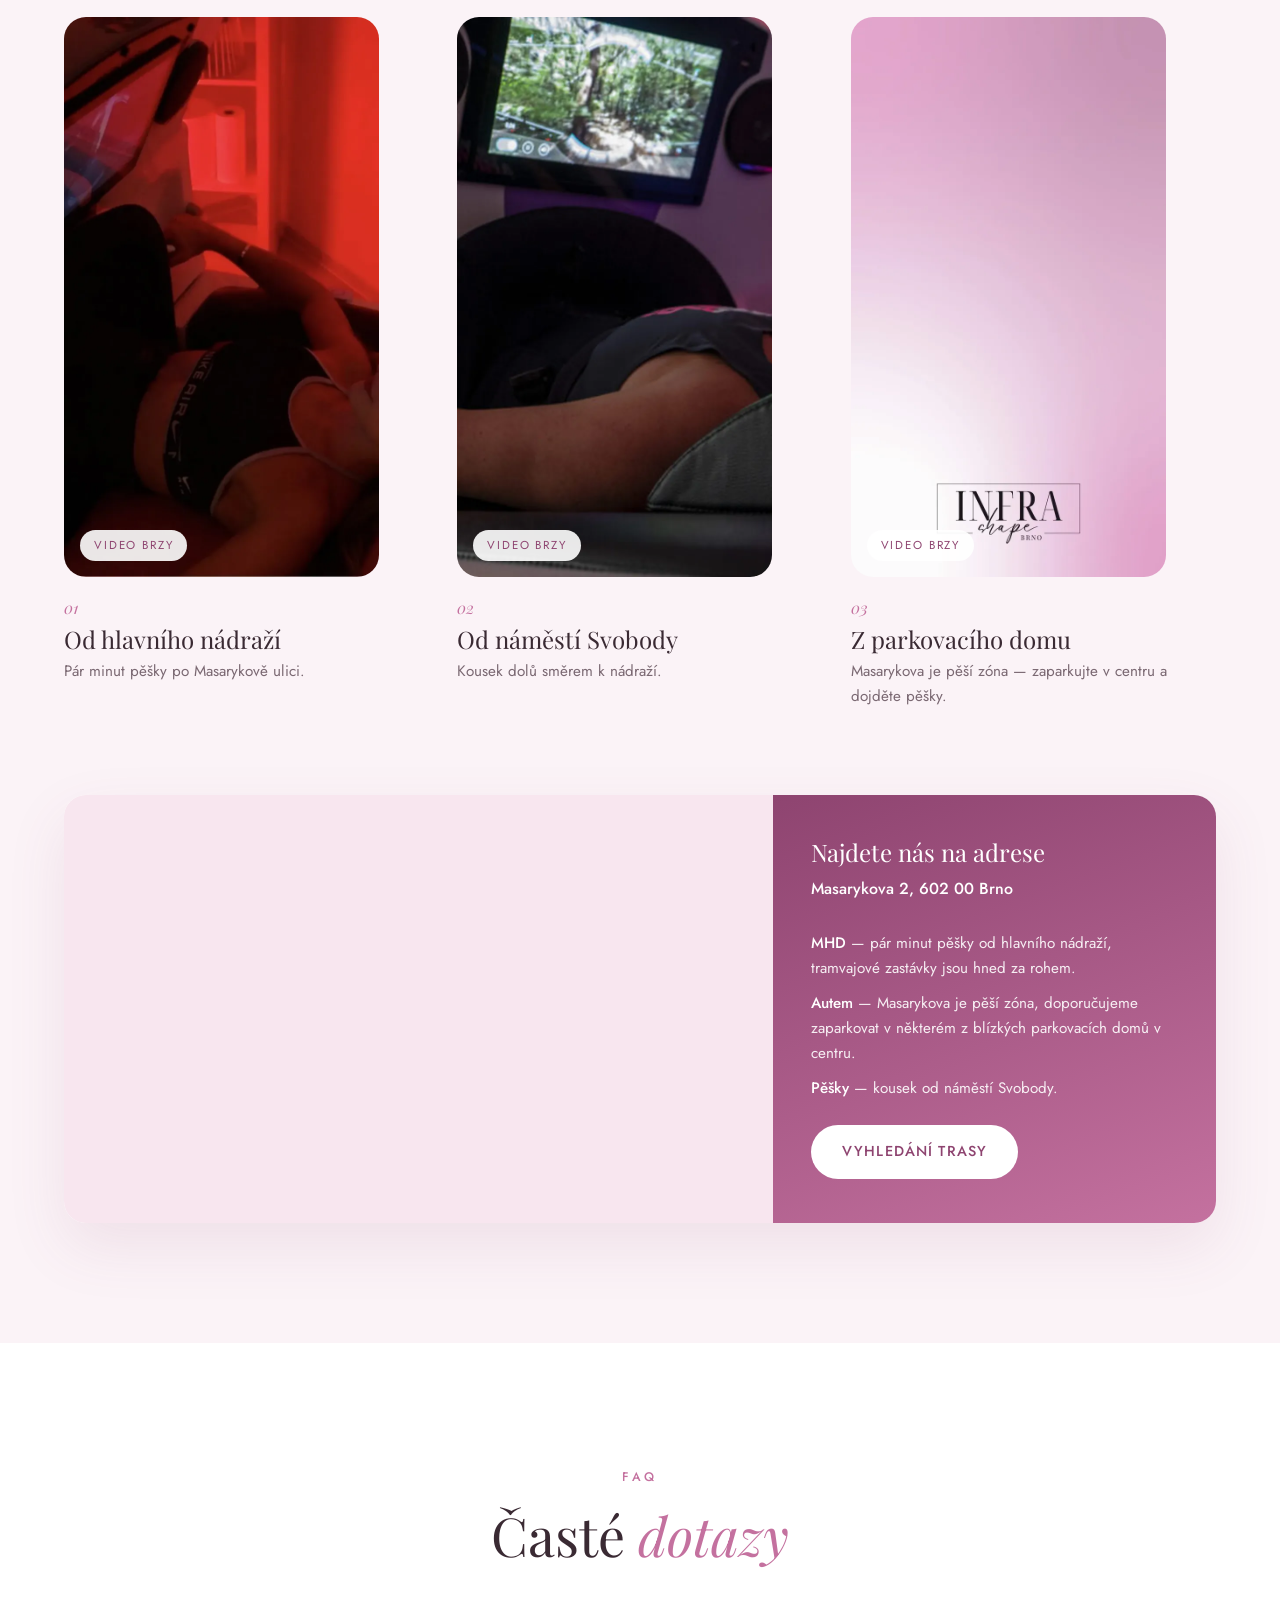
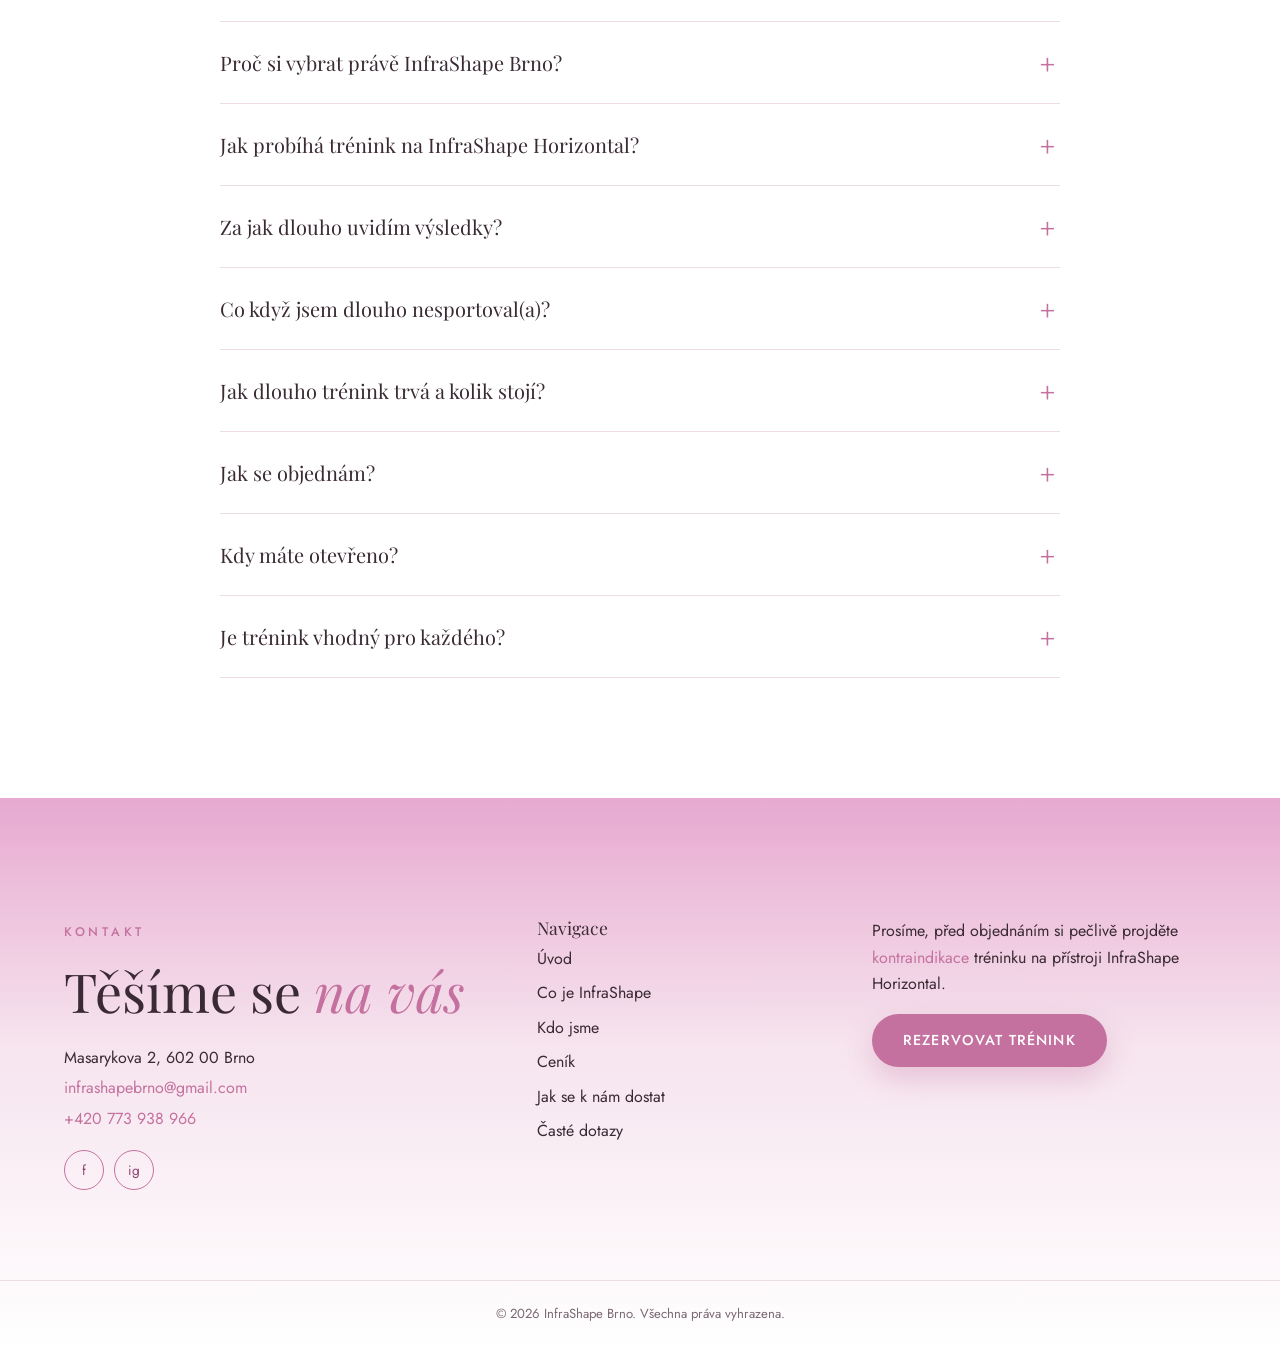
==== commit 1bd60023: "feat: popup První lekce zdarma Co-Authored-By: Claude Opus 5.5 <noreply@anthropic.com>" ====
--- a/index.html
+++ b/index.html
@@ -413,6 +413,21 @@
 
   </main>
 
+  <div class="promo" id="promo" role="dialog" aria-modal="true" aria-labelledby="promoTitle" hidden>
+    <div class="promo-backdrop" data-promo-close></div>
+    <div class="promo-card">
+      <button type="button" class="promo-close" data-promo-close aria-label="Zavřít">&times;</button>
+      <span class="eyebrow">Pro nové klientky</span>
+      <h2 id="promoTitle">První lekce <em>zdarma</em></h2>
+      <p>Vyzkoušejte InfraShape Horizontal na vlastní kůži. Při online rezervaci zadejte slevový kód:</p>
+      <div class="promo-code">
+        <code id="promoCode"></code>
+        <button type="button" class="btn btn-ghost" data-copy>Zkopírovat</button>
+      </div>
+      <a href="https://infrashape-brno.reservio.com" class="btn btn-primary" target="_blank" rel="noopener noreferrer">Rezervovat</a>
+    </div>
+  </div>
+
   <div class="modal" id="videoModal" role="dialog" aria-modal="true" aria-label="Video" hidden>
     <div class="modal-backdrop" data-close></div>
     <div class="modal-body">
@@ -425,5 +440,6 @@
   <script src="js/vendor/lenis.min.js"></script>
   <script type="module" src="js/scroll.js"></script>
   <script type="module" src="js/flip.js"></script>
+  <script type="module" src="js/popup.js"></script>
 </body>
 </html>
--- a/css/style.css
+++ b/css/style.css
@@ -797,3 +797,51 @@
   transition: opacity .3s, color .3s;
 }
 .flip-dots button.is-current, .flip-dots button:hover { opacity: 1; color: var(--pink-strong); }
+
+/* Popup Lekce zdarma */
+.promo { position: fixed; inset: 0; z-index: 300; display: grid; place-items: center; padding: 16px; }
+.promo[hidden] { display: none; }
+.promo-backdrop { position: absolute; inset: 0; background: rgba(58, 42, 51, .45); backdrop-filter: blur(4px); animation: promo-fade .4s ease; }
+.promo-card {
+  position: relative;
+  width: min(460px, 100%);
+  padding: 48px 40px 40px;
+  text-align: center;
+  border-radius: var(--radius);
+  background: var(--grad);
+  box-shadow: 0 30px 80px rgba(58, 42, 51, .3);
+  animation: promo-in .5s cubic-bezier(.2, .7, .2, 1);
+}
+.promo-card p { color: var(--text); opacity: .8; }
+.promo-close {
+  position: absolute;
+  top: 14px; right: 16px;
+  width: 38px; height: 38px;
+  border: 0;
+  border-radius: 50%;
+  background: rgba(255, 255, 255, .7);
+  color: var(--plum);
+  font-size: 1.5rem;
+  line-height: 1;
+  cursor: pointer;
+}
+.promo-close:hover { background: #fff; }
+.promo-code {
+  display: flex;
+  align-items: center;
+  justify-content: center;
+  gap: 12px;
+  flex-wrap: wrap;
+  margin: 8px 0 24px;
+  padding: 14px;
+  border: 1px dashed var(--pink-strong);
+  border-radius: var(--radius-sm);
+  background: rgba(255, 255, 255, .75);
+}
+.promo-code code { font-family: var(--font-body); font-weight: 500; font-size: 1.3rem; letter-spacing: .2em; color: var(--plum); }
+.promo-code .btn { padding: 8px 18px; font-size: .75rem; }
+@keyframes promo-fade { from { opacity: 0; } }
+@keyframes promo-in { from { opacity: 0; transform: translateY(24px) scale(.97); } }
+@media (prefers-reduced-motion: reduce) {
+  .promo-backdrop, .promo-card { animation: none; }
+}
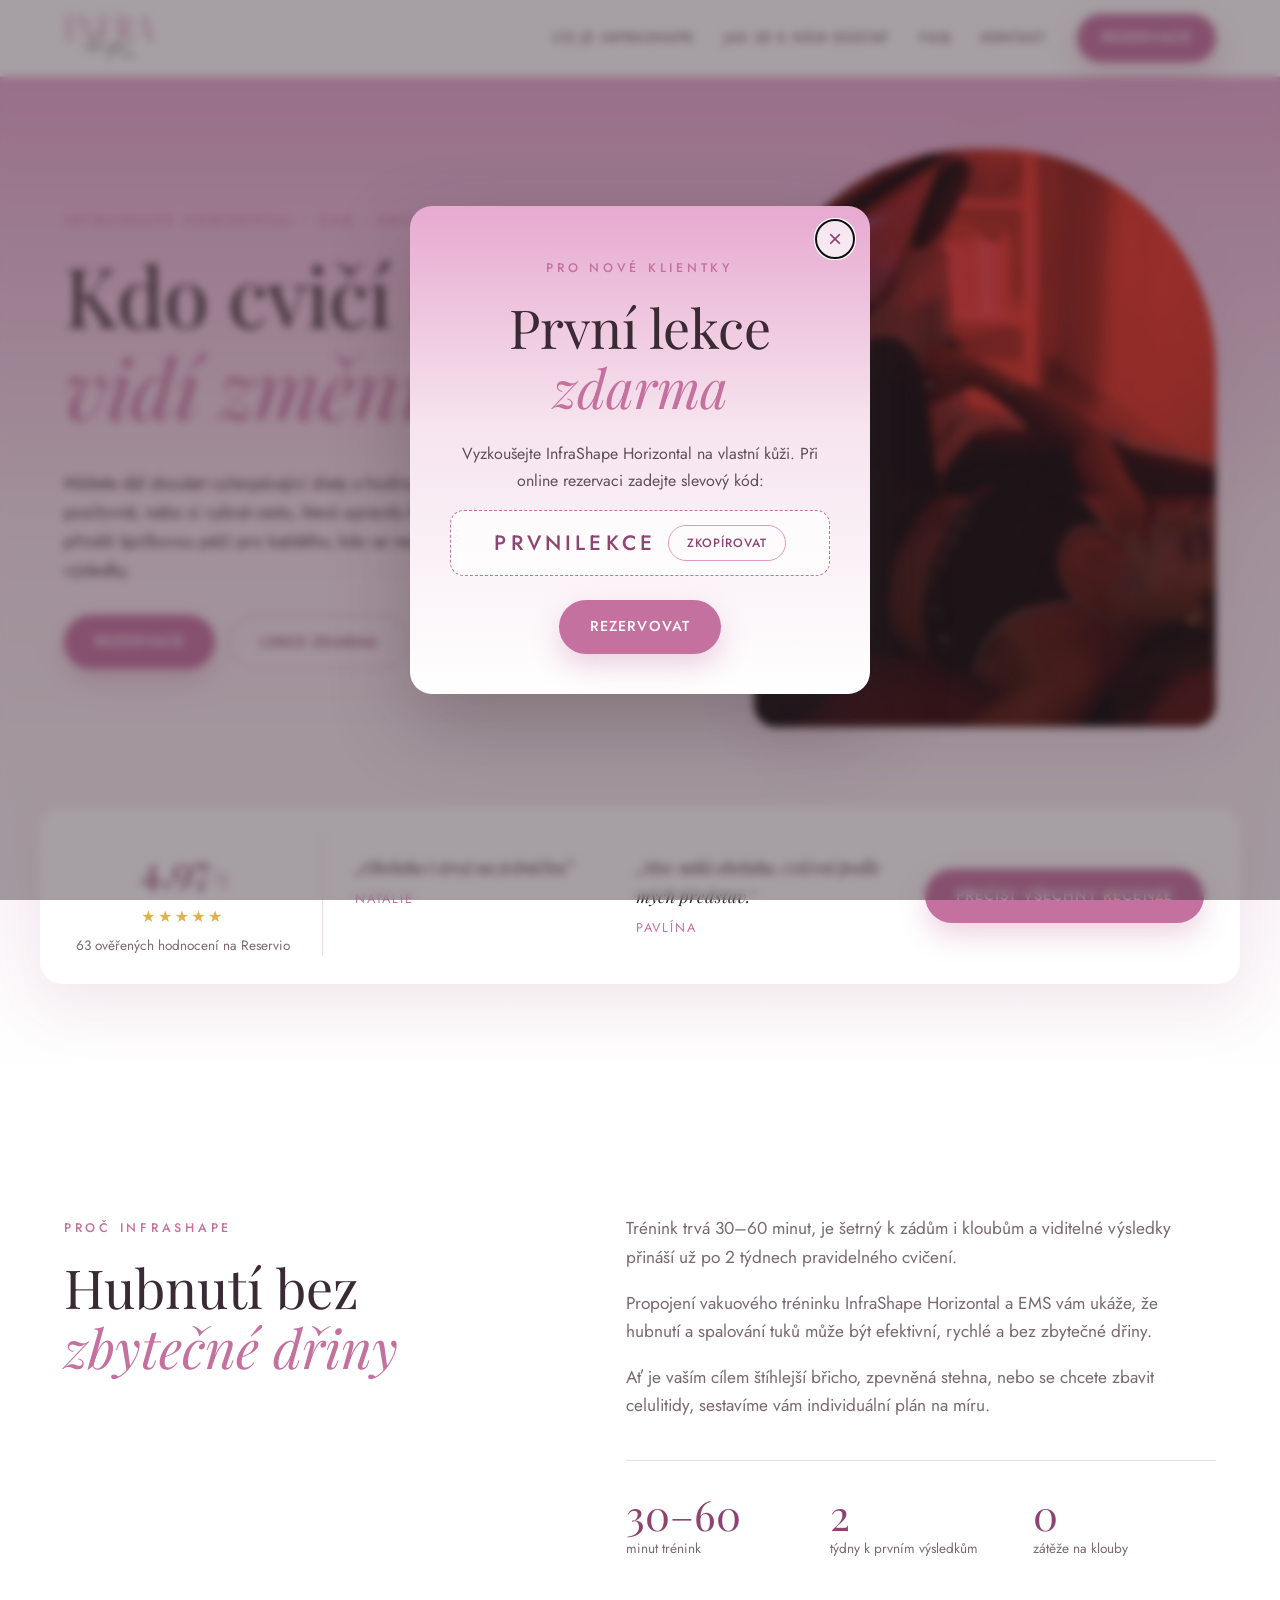
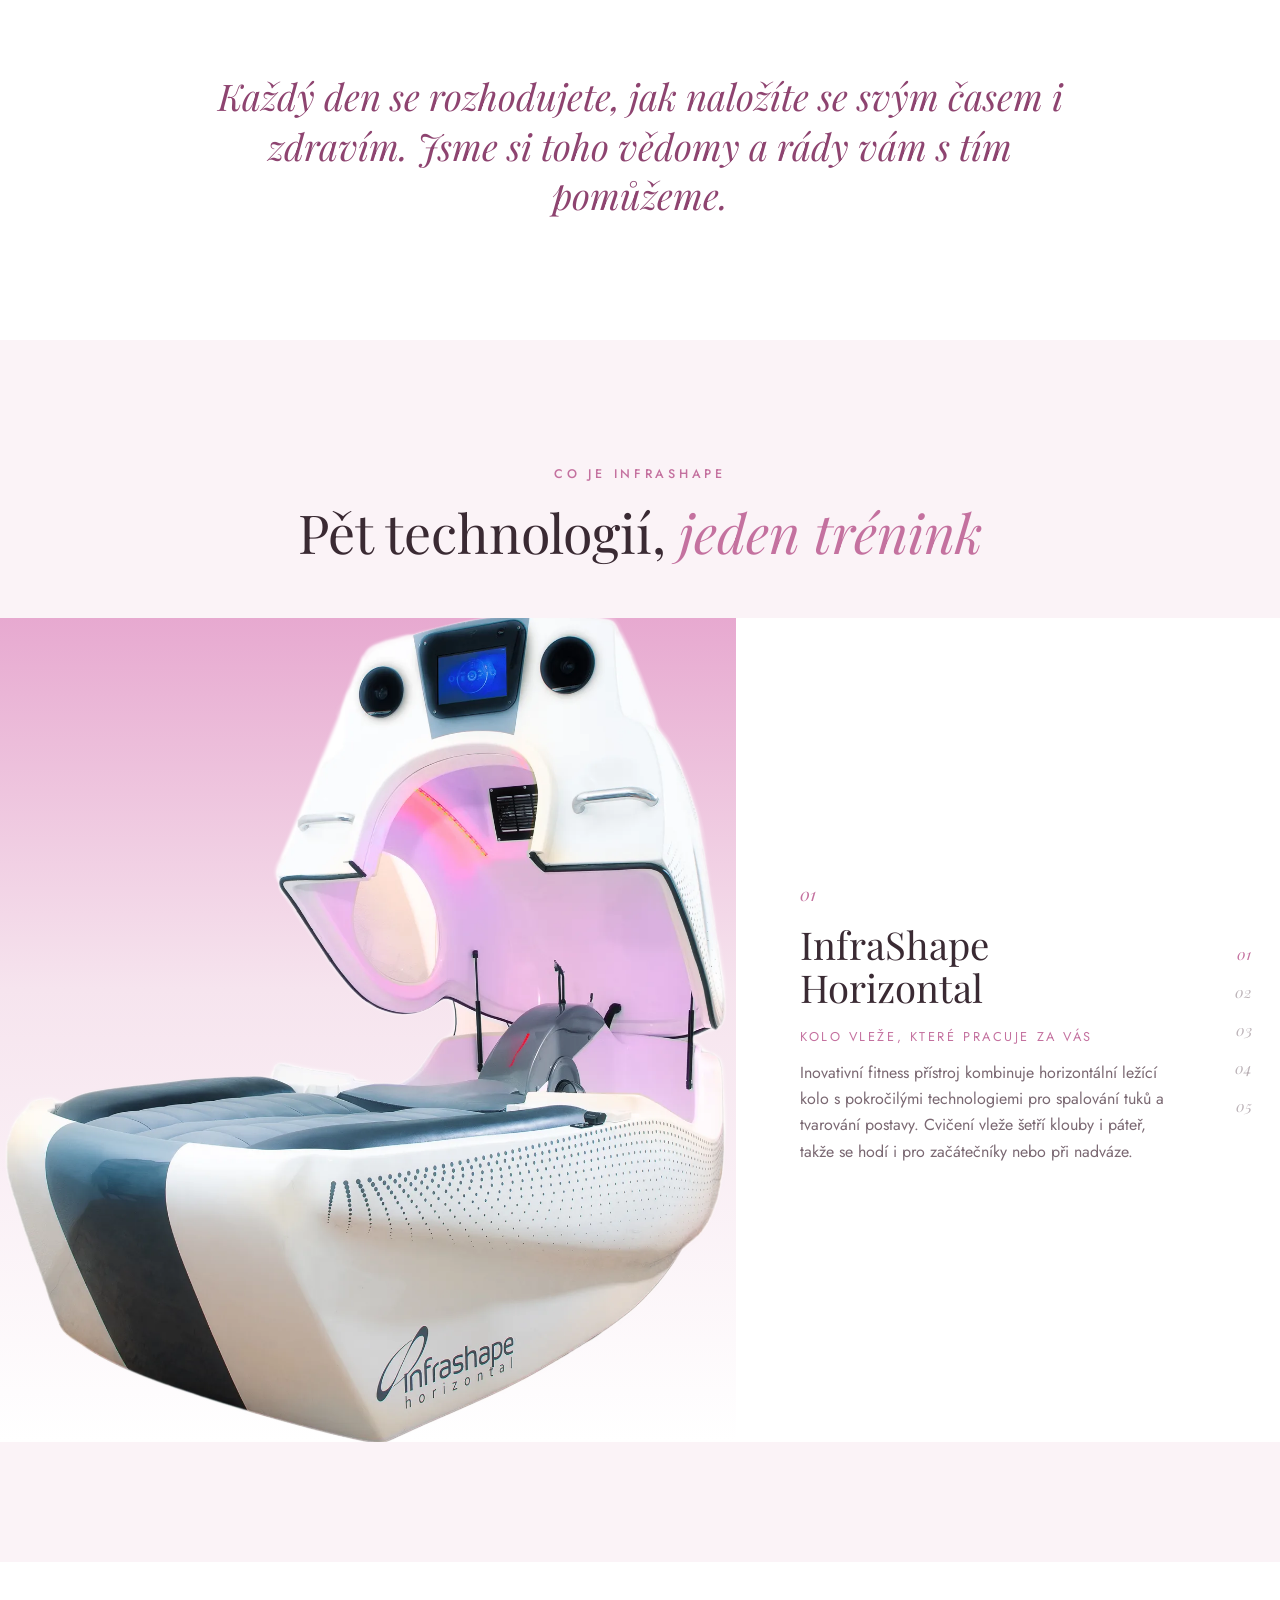
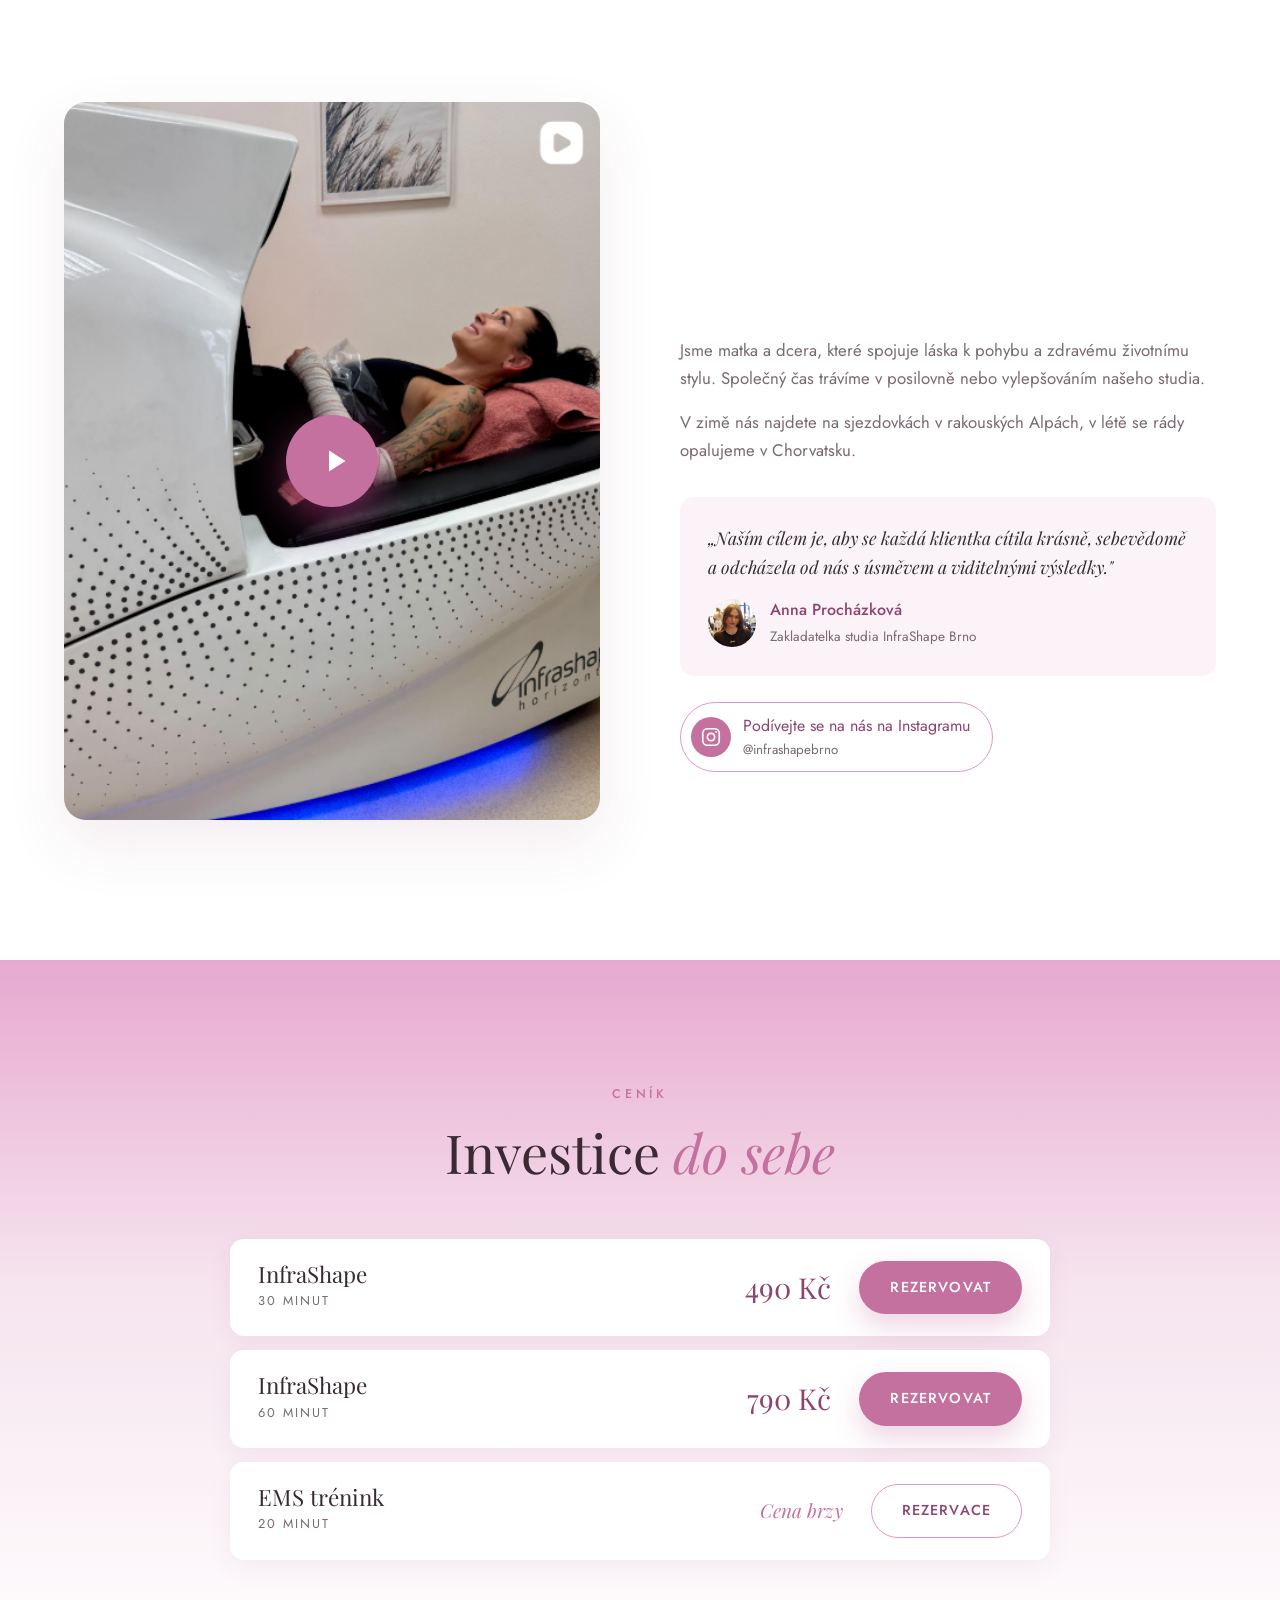
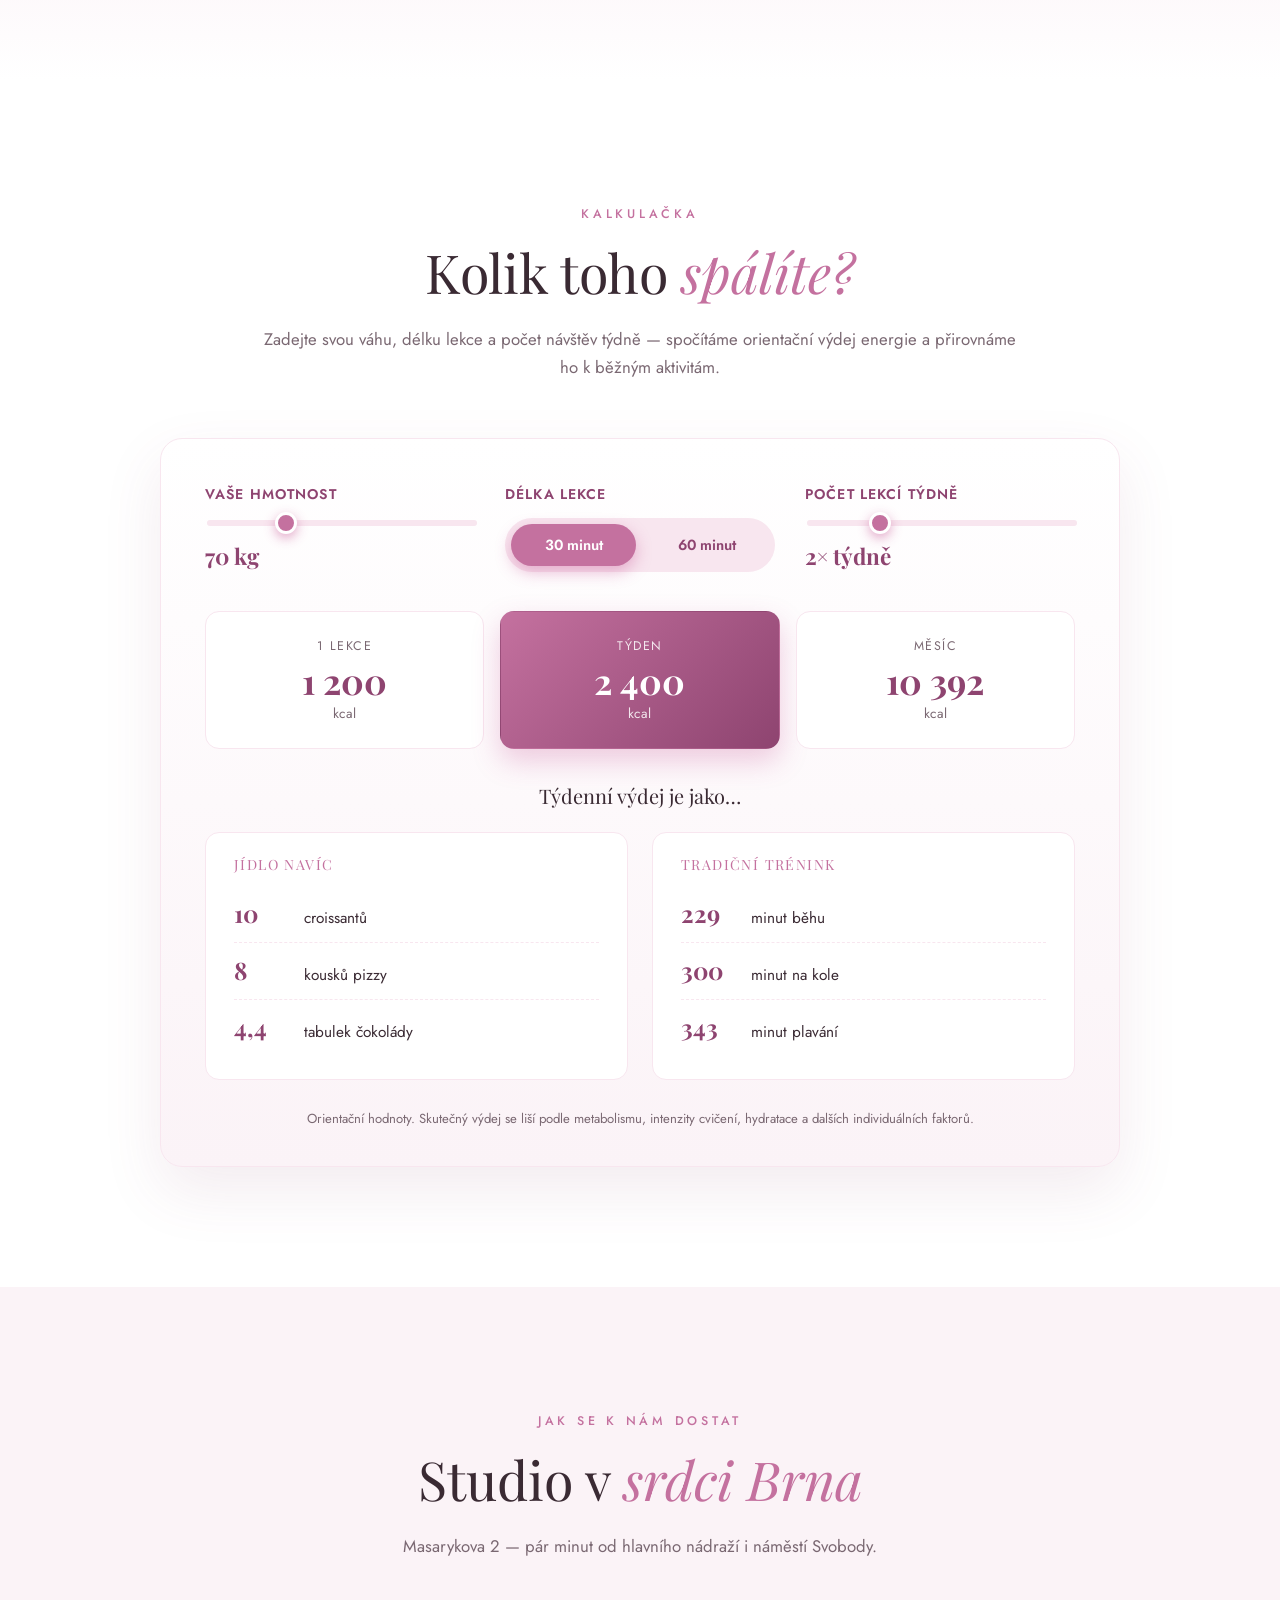
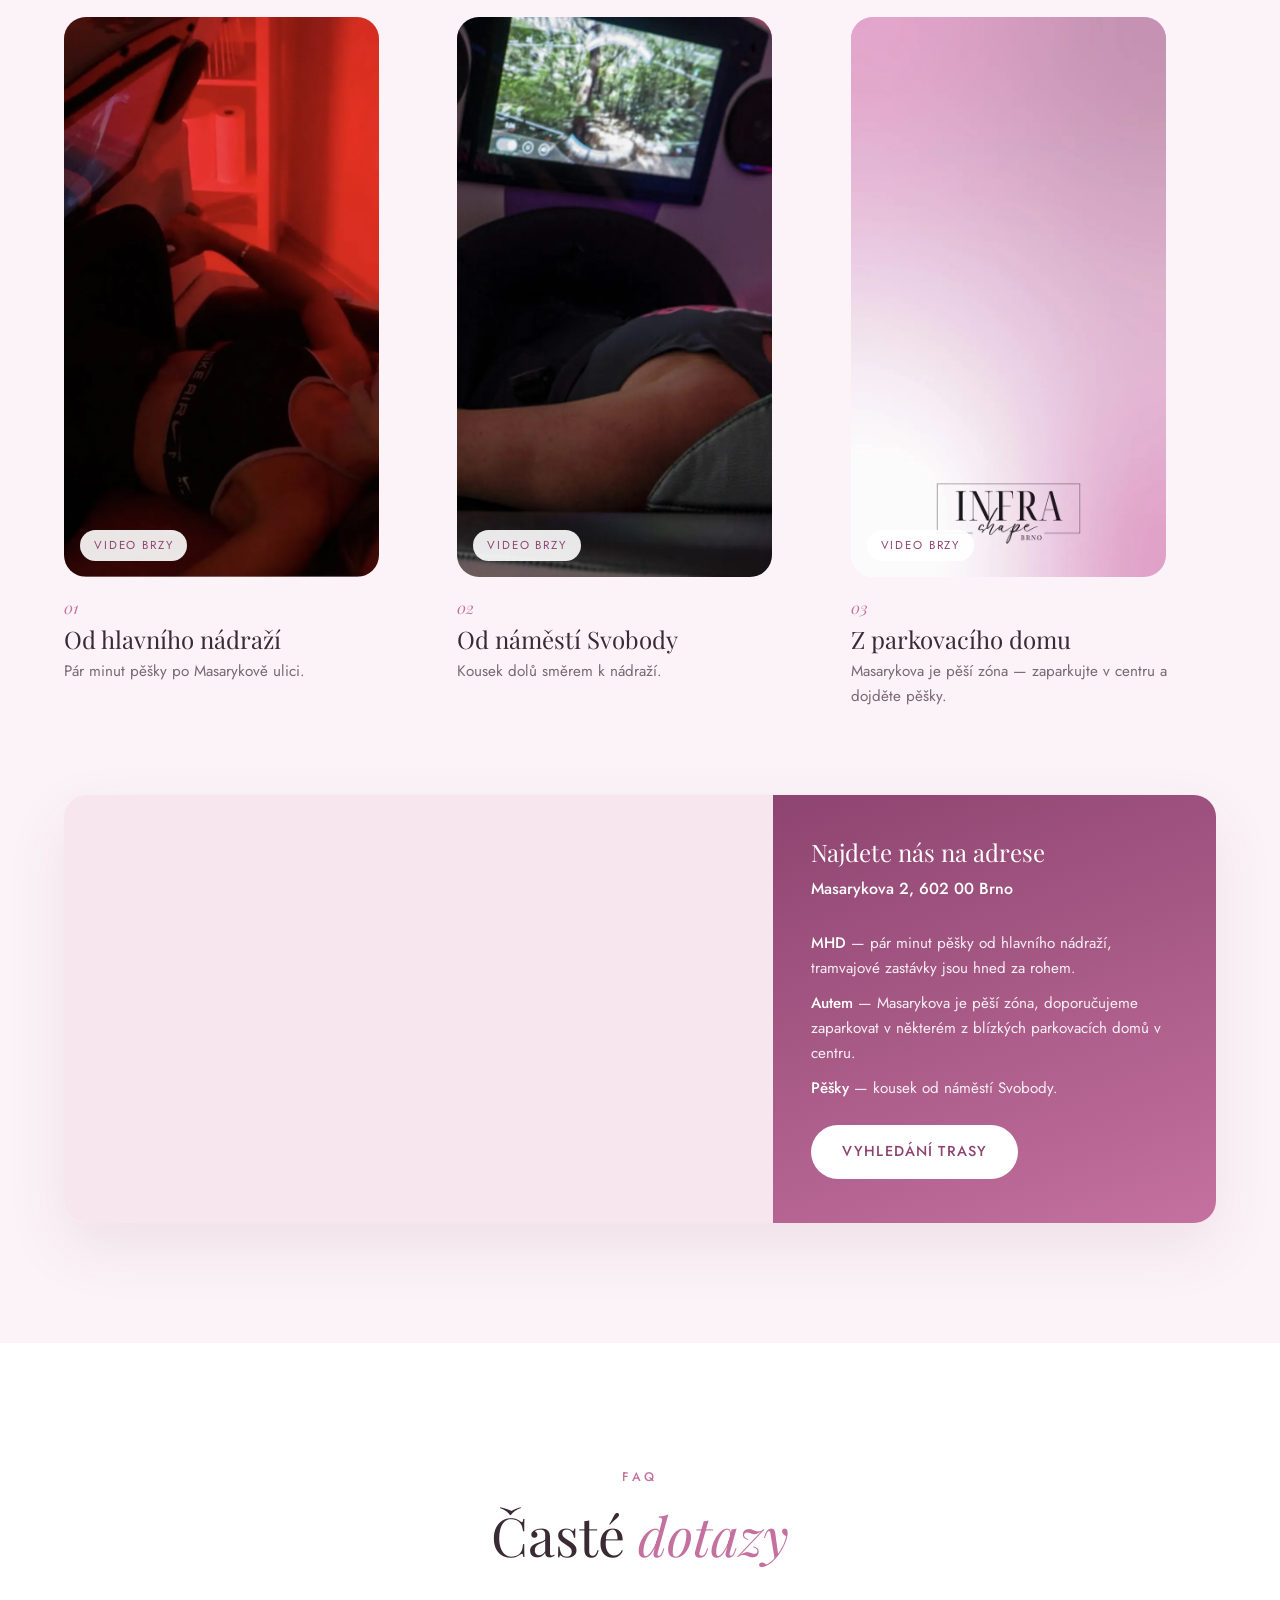
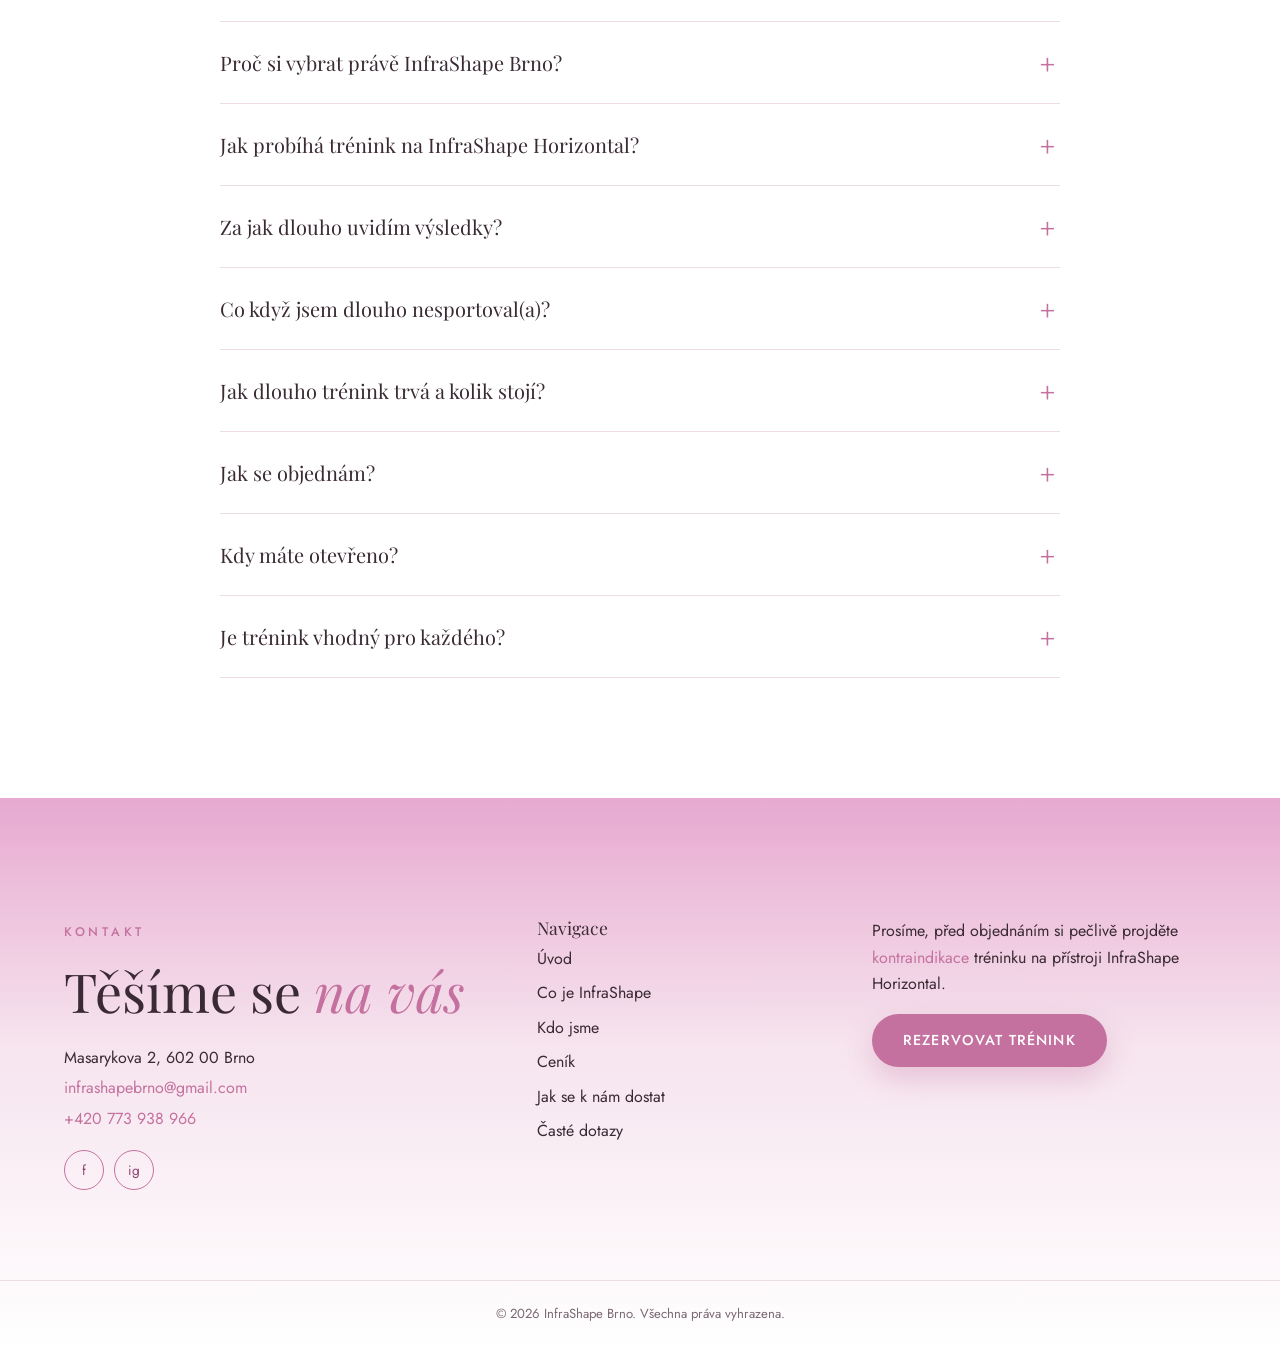
==== commit aee2927d: "feat: karty s videi Jak se k nám dostat (etapa 3) Co-Authored-By: Claude Opus 5.5 <noreply@anthropic" ====
--- a/index.html
+++ b/index.html
@@ -274,7 +274,7 @@
           <p data-reveal>Masarykova 2 — pár minut od hlavního nádraží i náměstí Svobody.</p>
         </div>
         <div class="route-cards">
-          <article class="route-card" data-reveal>
+          <article class="route-card" data-pending data-reveal>
             <div class="route-media">
               <video muted loop playsinline preload="none" poster="img/poster-1.webp" data-src="media/route-1.mp4" aria-label="Cesta od hlavního nádraží"></video>
               <span class="route-soon">Video brzy</span>
@@ -283,7 +283,7 @@
             <h3>Od hlavního nádraží</h3>
             <p>Pár minut pěšky po Masarykově ulici.</p>
           </article>
-          <article class="route-card" data-reveal>
+          <article class="route-card" data-pending data-reveal>
             <div class="route-media">
               <video muted loop playsinline preload="none" poster="img/poster-2.webp" data-src="media/route-2.mp4" aria-label="Cesta od náměstí Svobody"></video>
               <span class="route-soon">Video brzy</span>
@@ -292,7 +292,7 @@
             <h3>Od náměstí Svobody</h3>
             <p>Kousek dolů směrem k nádraží.</p>
           </article>
-          <article class="route-card" data-reveal>
+          <article class="route-card" data-pending data-reveal>
             <div class="route-media">
               <video muted loop playsinline preload="none" poster="img/poster-3.webp" data-src="media/route-3.mp4" aria-label="Cesta z parkovacího domu"></video>
               <span class="route-soon">Video brzy</span>
@@ -441,5 +441,6 @@
   <script type="module" src="js/scroll.js"></script>
   <script type="module" src="js/flip.js"></script>
   <script type="module" src="js/popup.js"></script>
+  <script type="module" src="js/directions.js"></script>
 </body>
 </html>
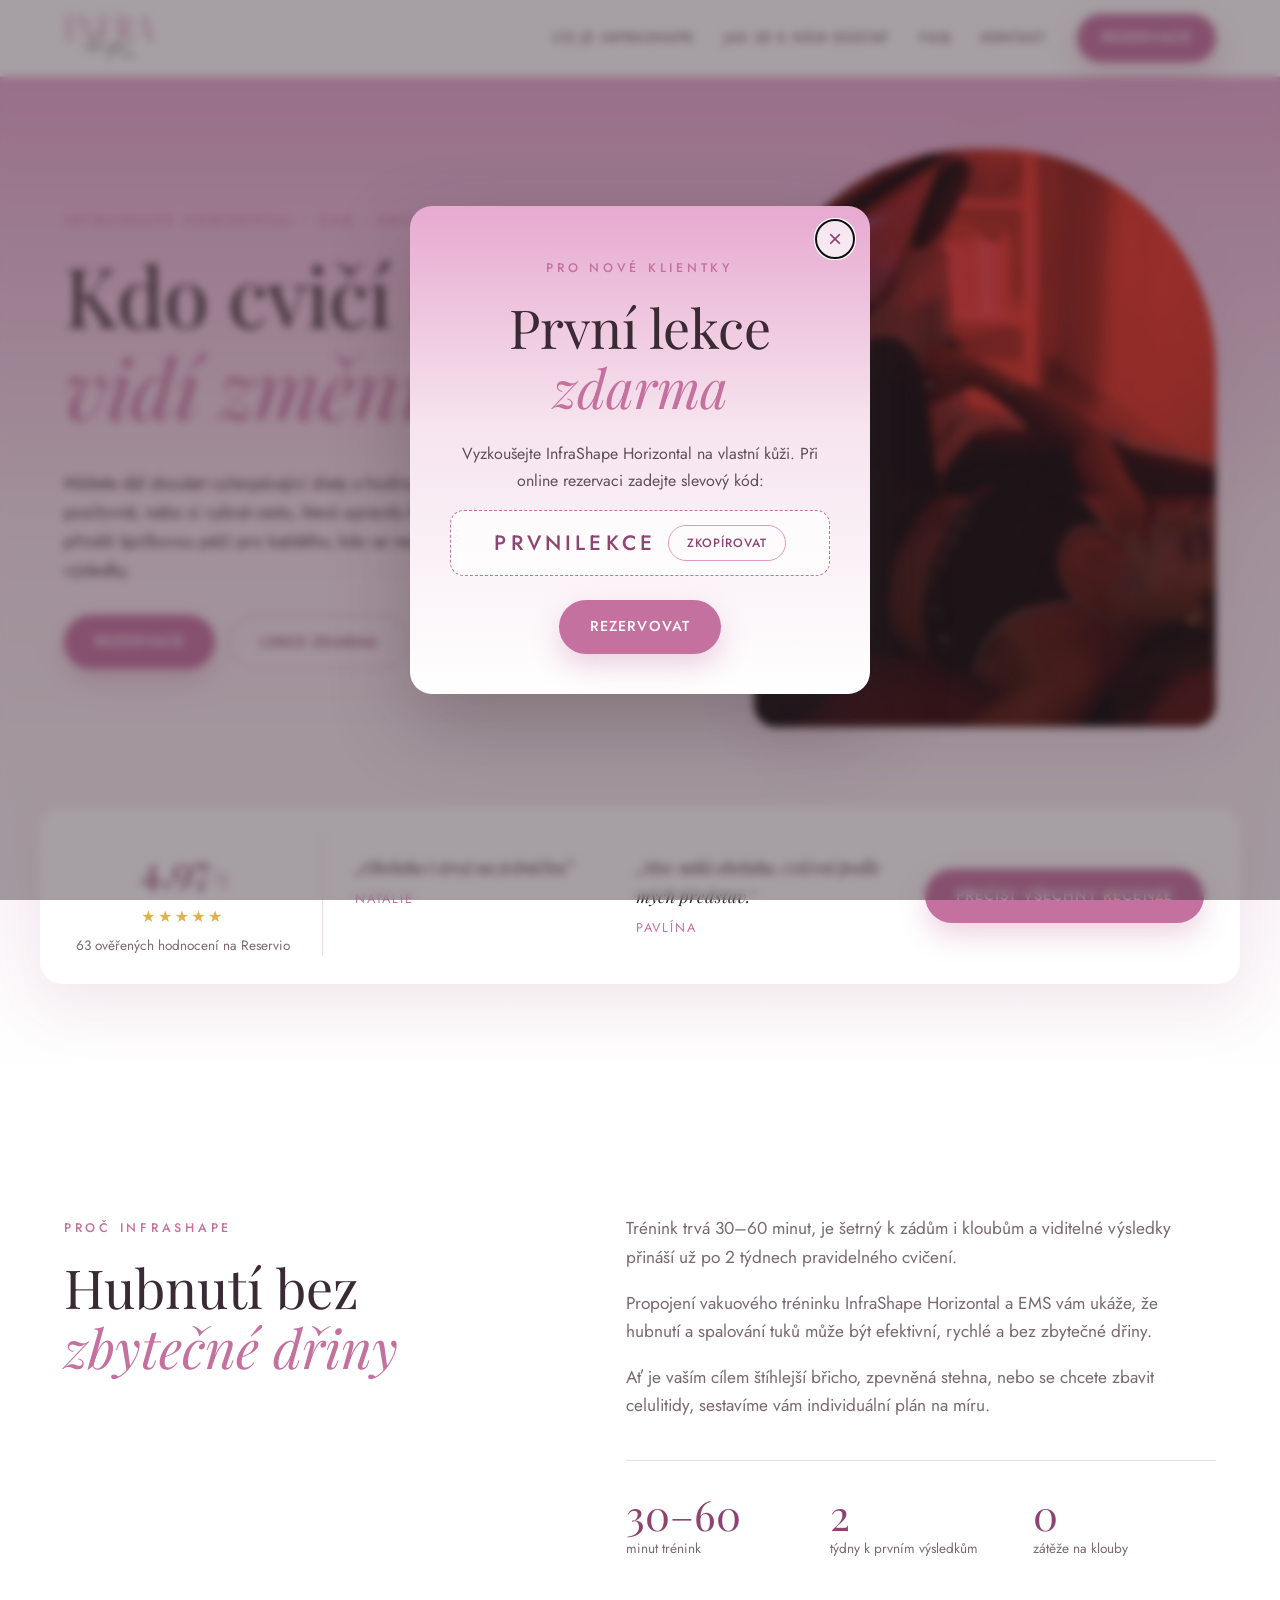
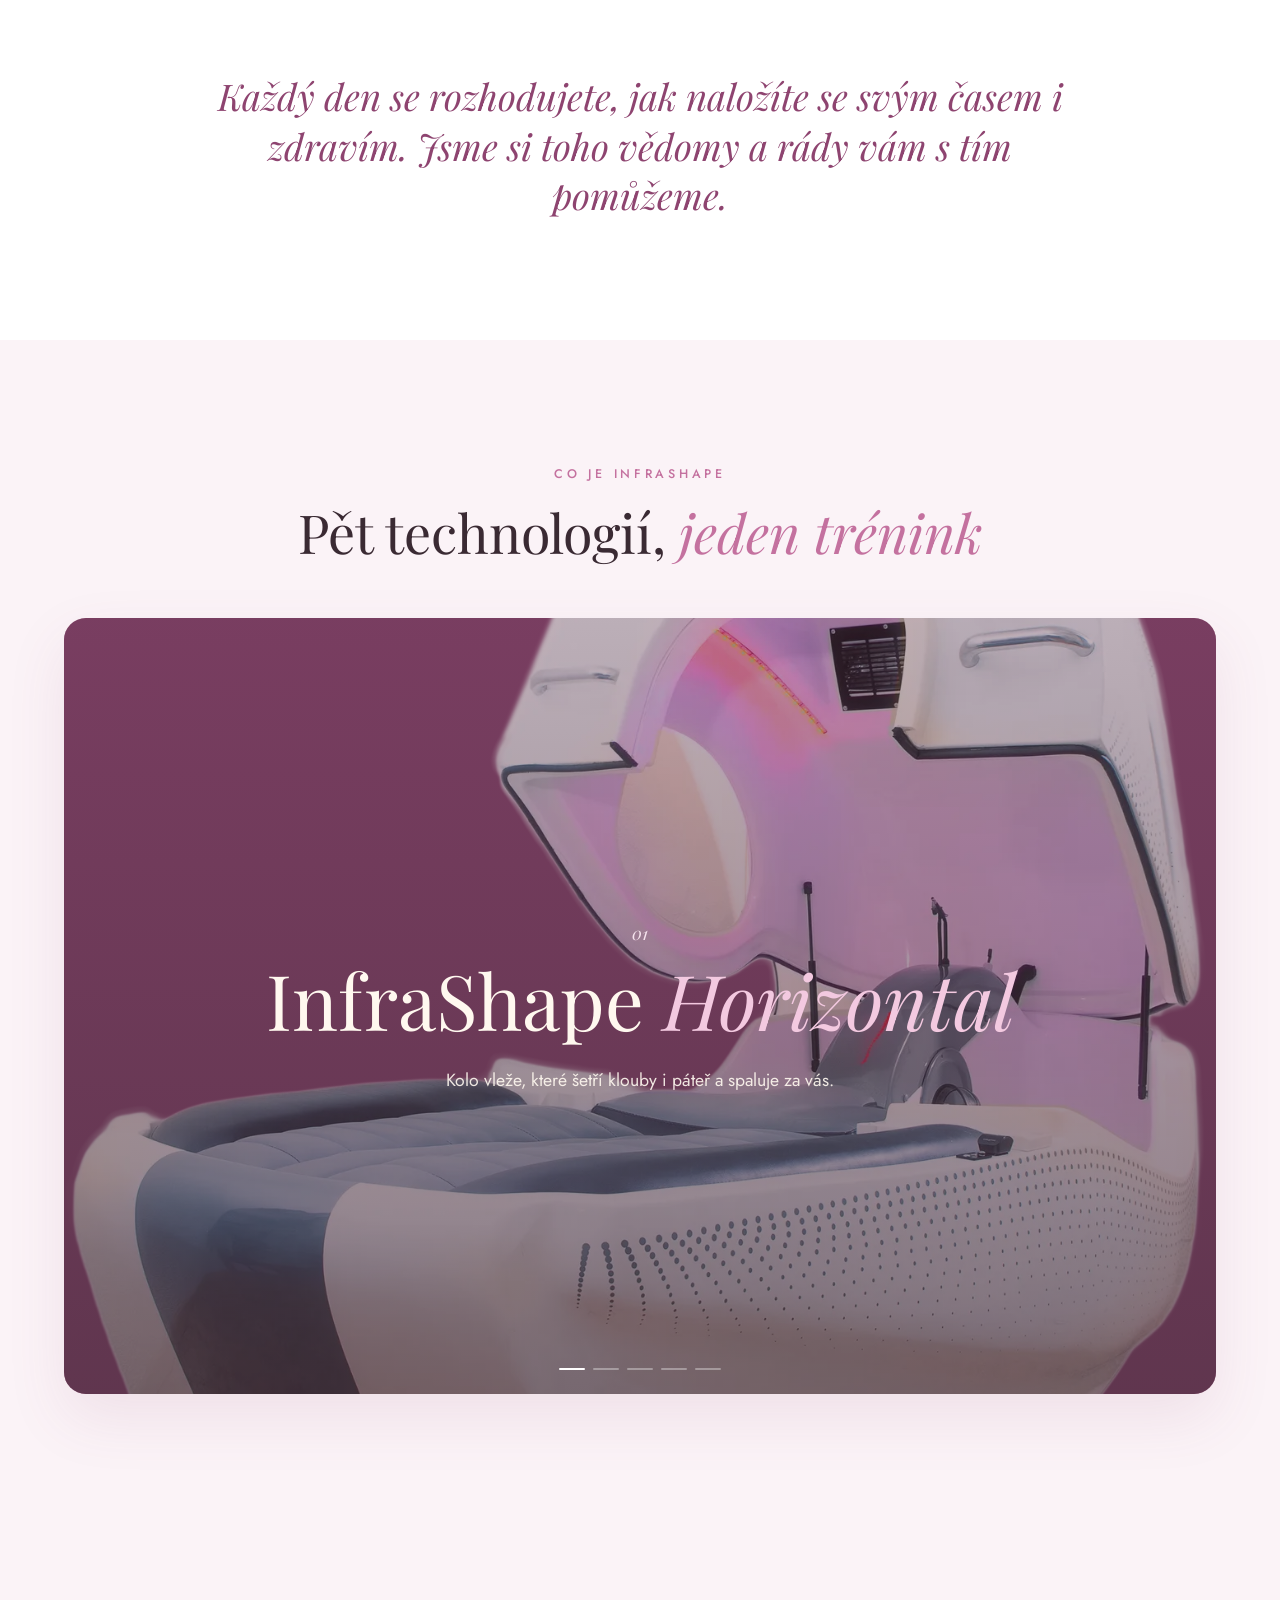
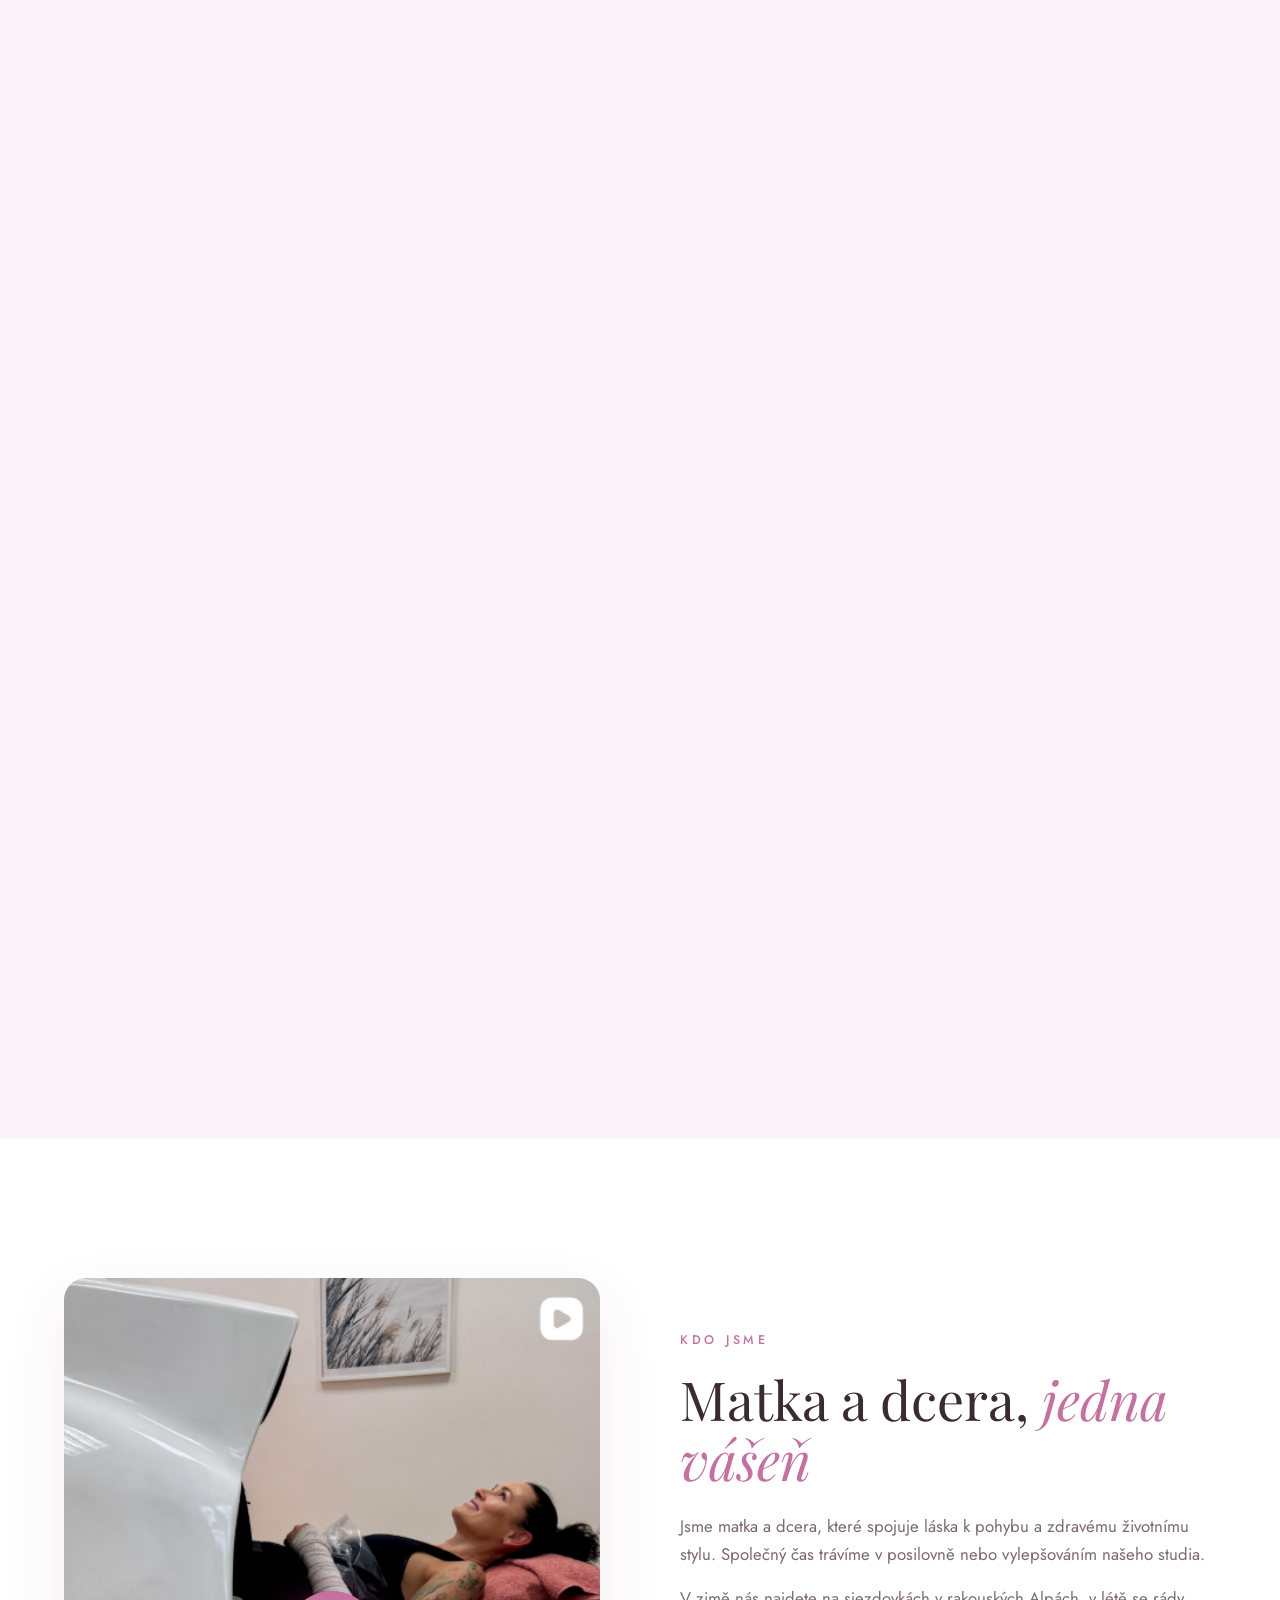
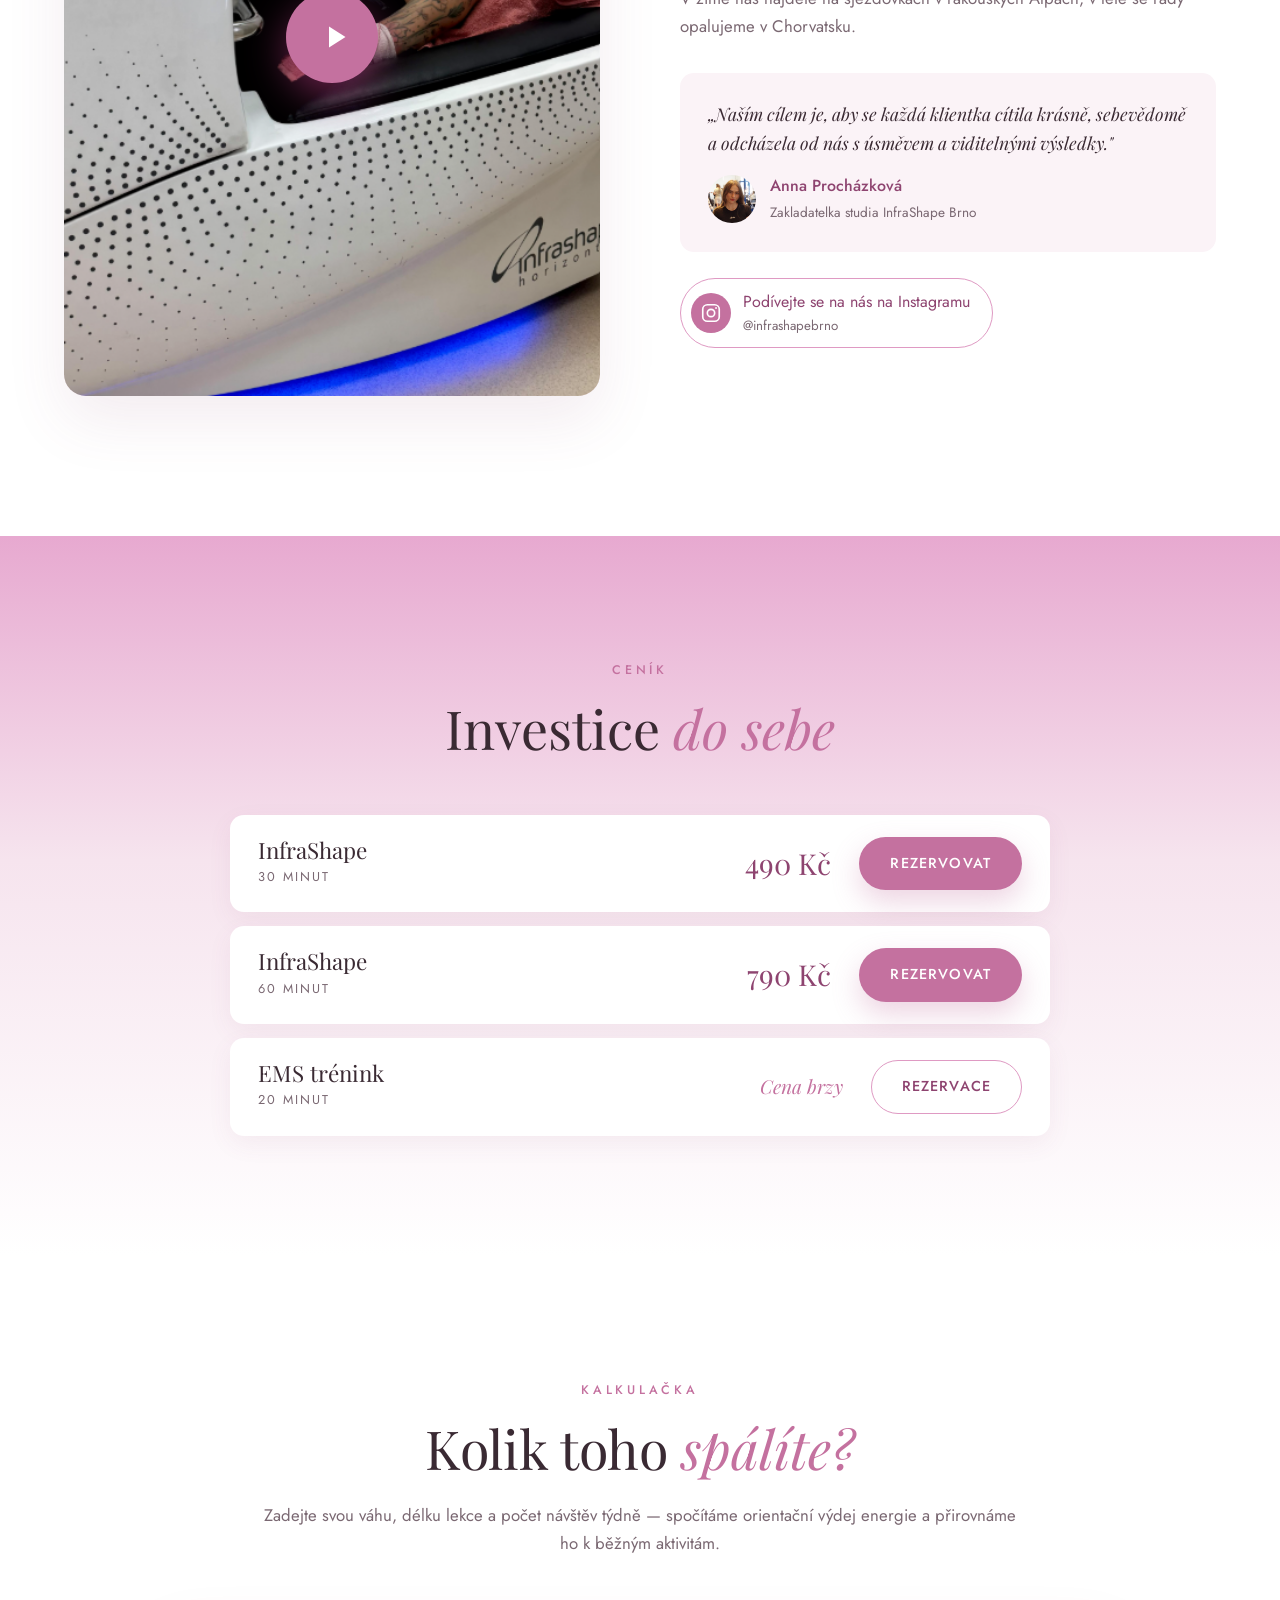
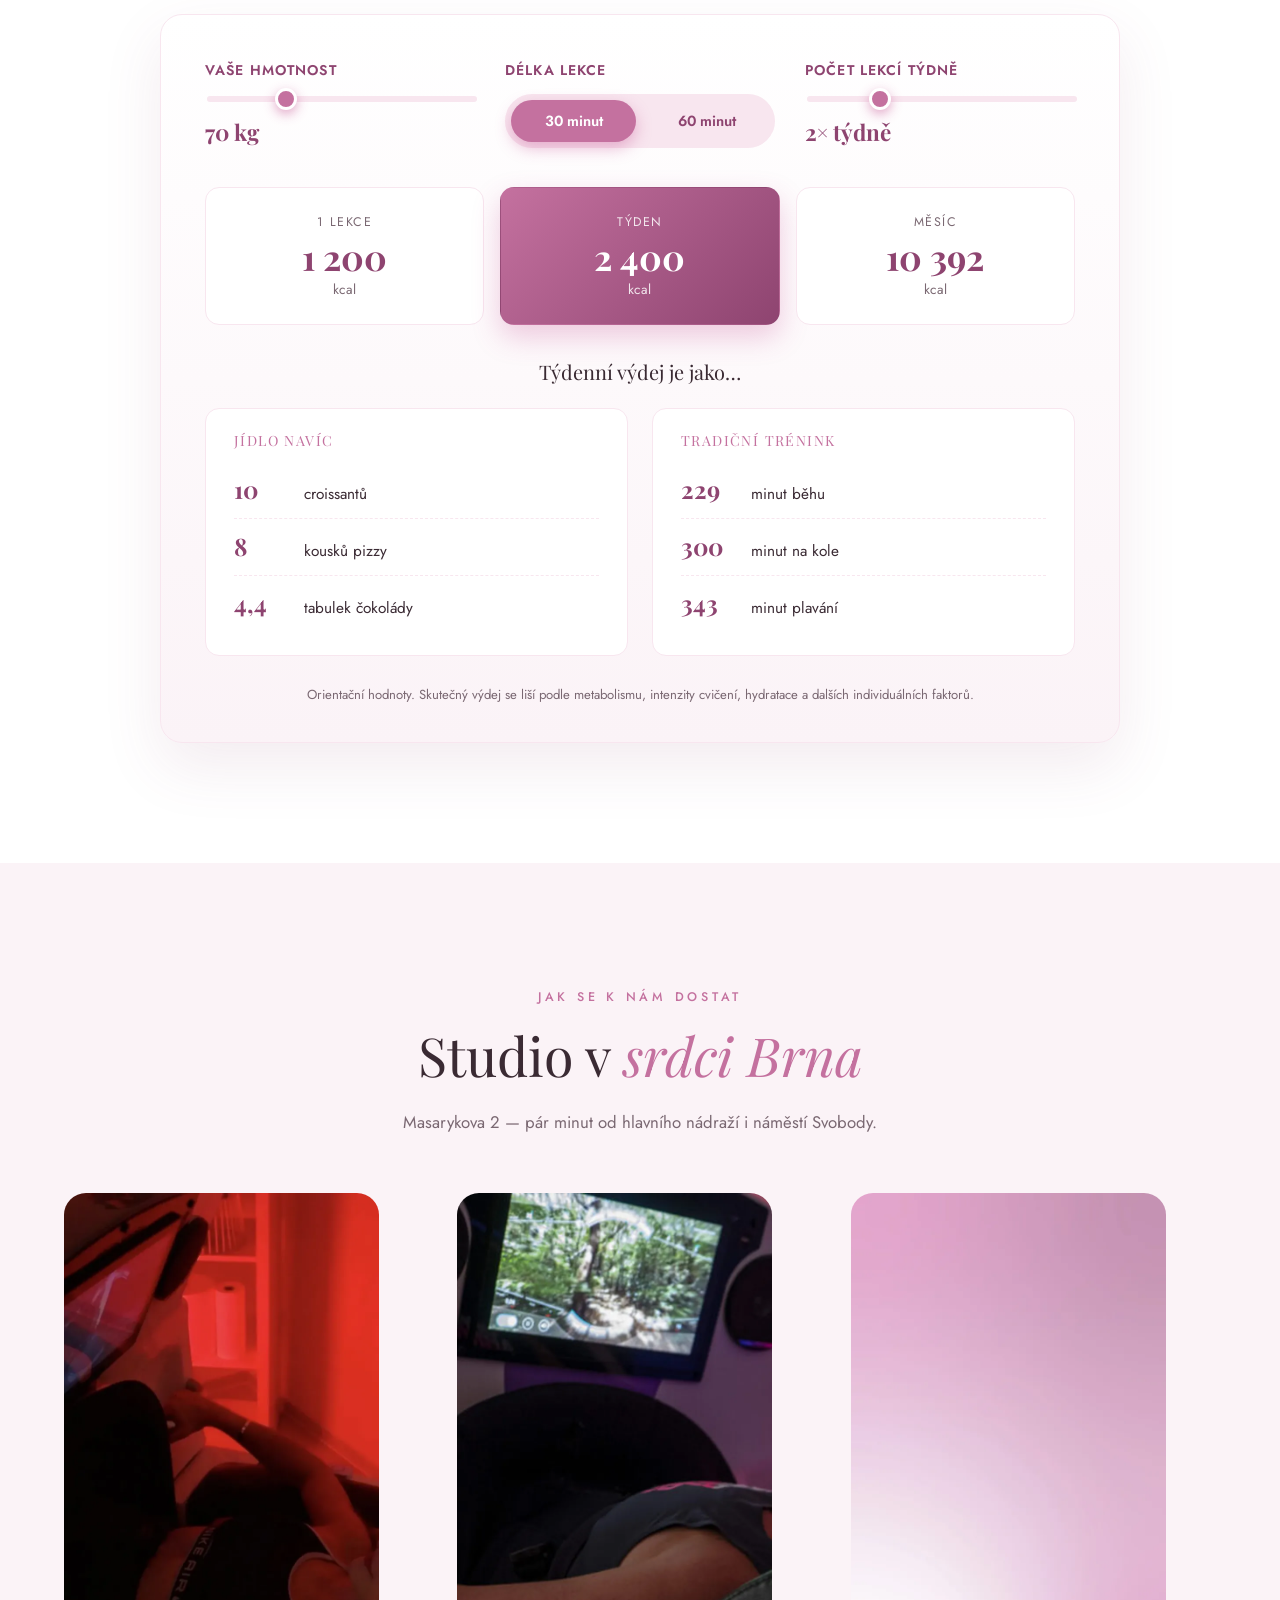
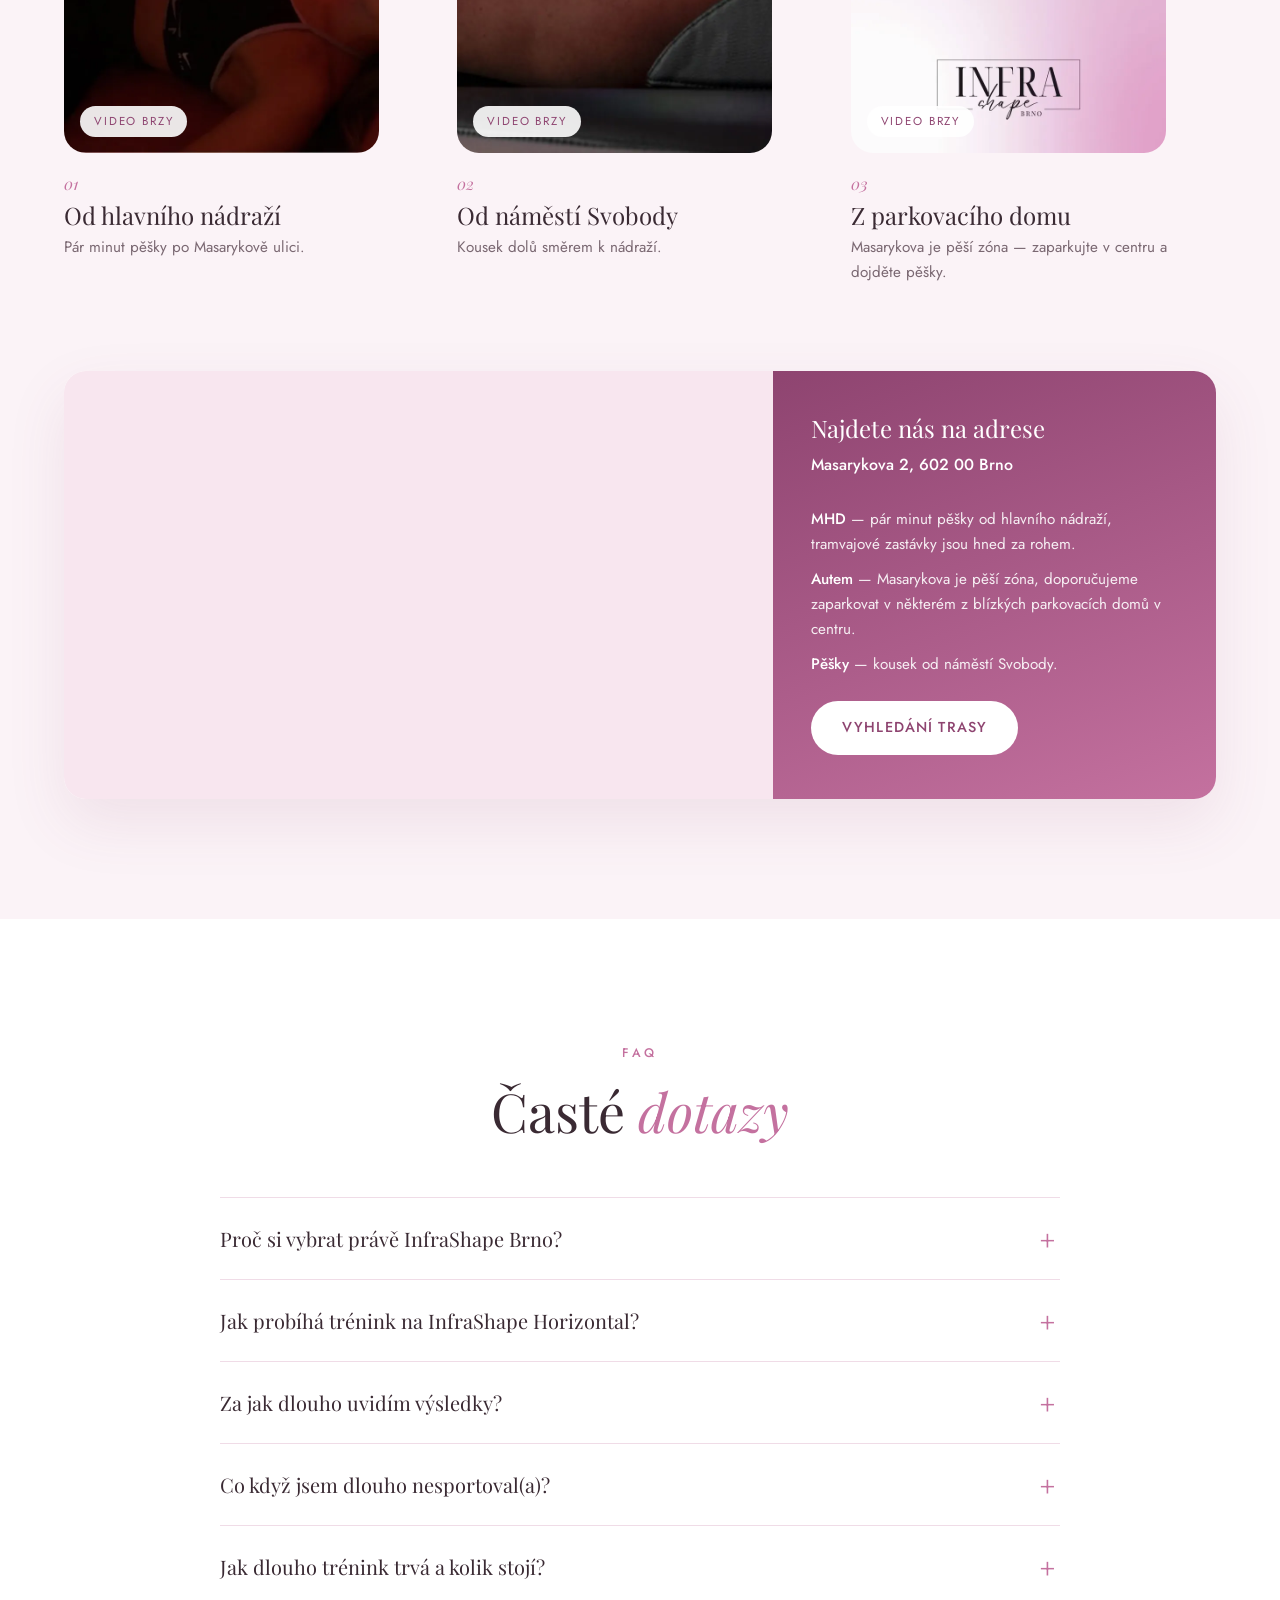
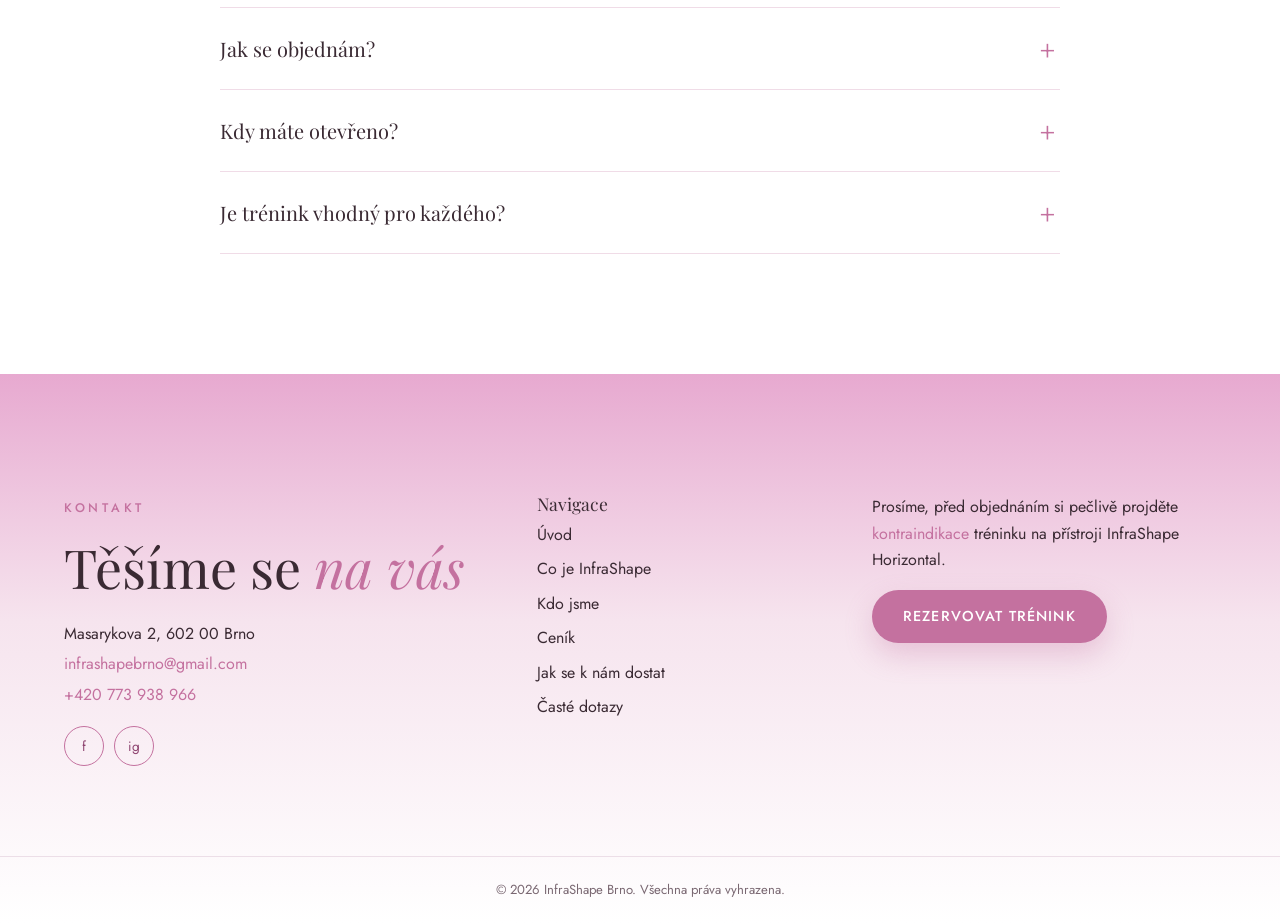
==== commit a4775f34: "feat: Co je InfraShape jako přilepená karta se snímky podle scrollu Podle vzoru thestudiobyjuliegran" ====
--- a/index.html
+++ b/index.html
@@ -92,52 +92,50 @@
         <span class="eyebrow" data-reveal>Co je InfraShape</span>
         <h2 data-reveal>Pět technologií, <em>jeden trénink</em></h2>
       </div>
-      <div class="flip" aria-roledescription="carousel" aria-label="Technologie InfraShape">
-        <article class="flip-panel">
-          <div class="flip-media"><img src="img/device.webp" alt="Přístroj InfraShape Horizontal" loading="lazy" /></div>
-          <div class="flip-text">
-            <span class="flip-num">01</span>
-            <h3>InfraShape Horizontal</h3>
-            <p class="flip-sub">Kolo vleže, které pracuje za vás</p>
-            <p>Inovativní fitness přístroj kombinuje horizontální ležící kolo s pokročilými technologiemi pro spalování tuků a tvarování postavy. Cvičení vleže šetří klouby i páteř, takže se hodí i pro začátečníky nebo při nadváze.</p>
-          </div>
-        </article>
-        <article class="flip-panel">
-          <div class="flip-media"><img src="img/hero.webp" alt="Infračervené světlo v kabině přístroje" loading="lazy" /></div>
-          <div class="flip-text">
-            <span class="flip-num">02</span>
-            <h3>Infračervené záření</h3>
-            <p class="flip-sub">Teplo, které urychlí metabolismus</p>
-            <p>Infračervené světlo hluboce prohřívá tkáně, urychluje metabolismus a podporuje spalování tuků i detoxikaci organismu.</p>
-          </div>
-        </article>
-        <article class="flip-panel">
-          <div class="flip-media"><img src="img/studio.png" alt="Studio InfraShape Brno" loading="lazy" /></div>
-          <div class="flip-text">
-            <span class="flip-num">03</span>
-            <h3>Vakuová masáž</h3>
-            <p class="flip-sub">Proti celulitidě a pro pevnou pokožku</p>
-            <p>Podtlak účinně bojuje proti celulitidě, zlepšuje krevní oběh a zpevňuje pokožku v problémových partiích.</p>
-          </div>
-        </article>
-        <article class="flip-panel">
-          <div class="flip-media"><img src="img/nahled.png" alt="Relaxace během tréninku" loading="lazy" /></div>
-          <div class="flip-text">
-            <span class="flip-num">04</span>
-            <h3>Péče o pleť a relax</h3>
-            <p class="flip-sub">Kolagen, LED, aromaterapie</p>
-            <p>Kolagenové lampy a LED terapie podporují pružnost a regeneraci pokožky, aromaterapie přidává chvíli klidu. Během tréninku si na obrazovce pustíte seriál nebo hudbu.</p>
-          </div>
-        </article>
-        <article class="flip-panel">
-          <div class="flip-media"><img src="img/story-bg.webp" alt="InfraShape Brno" loading="lazy" /></div>
-          <div class="flip-text">
-            <span class="flip-num">05</span>
-            <h3>EMS trénink</h3>
-            <p class="flip-sub">20 minut, 95 % svalových vláken</p>
-            <p>Jemné elektrické impulzy aktivují až 95 % svalových vláken najednou. Trénink trvá jen 20 minut, pomáhá tvarovat postavu, zpevnit svaly a ulevit od bolesti zad — bez zvedání těžkých činek.</p>
-          </div>
-        </article>
+      <div class="story" style="--count: 5" role="region" aria-label="Technologie InfraShape">
+        <div class="story-sticky">
+          <article class="story-slide" aria-roledescription="snímek" aria-label="01 z 05">
+            <img src="img/device.webp" alt="Přístroj InfraShape Horizontal" loading="lazy" />
+            <div class="story-content">
+              <span class="story-num">01</span>
+              <h3>InfraShape <em>Horizontal</em></h3>
+              <p>Kolo vleže, které šetří klouby i páteř a spaluje za vás.</p>
+            </div>
+          </article>
+          <article class="story-slide" aria-roledescription="snímek" aria-label="02 z 05">
+            <img src="img/hero.webp" alt="Infračervené světlo v kabině přístroje" loading="lazy" />
+            <div class="story-content">
+              <span class="story-num">02</span>
+              <h3>Infračervené <em>záření</em></h3>
+              <p>Hluboce prohřeje tkáně, urychlí metabolismus a podpoří spalování tuků.</p>
+            </div>
+          </article>
+          <article class="story-slide" aria-roledescription="snímek" aria-label="03 z 05">
+            <img src="img/studio.png" alt="Studio InfraShape Brno" loading="lazy" />
+            <div class="story-content">
+              <span class="story-num">03</span>
+              <h3>Vakuová <em>masáž</em></h3>
+              <p>Bojuje s celulitidou, zlepšuje krevní oběh a zpevňuje pokožku.</p>
+            </div>
+          </article>
+          <article class="story-slide" aria-roledescription="snímek" aria-label="04 z 05">
+            <img src="img/nahled.png" alt="Relaxace během tréninku" loading="lazy" />
+            <div class="story-content">
+              <span class="story-num">04</span>
+              <h3>Péče o pleť <em>a relax</em></h3>
+              <p>Kolagenové lampy, LED terapie a aromaterapie. A k tomu váš oblíbený seriál.</p>
+            </div>
+          </article>
+          <article class="story-slide" aria-roledescription="snímek" aria-label="05 z 05">
+            <img src="img/story-bg.webp" alt="InfraShape Brno" loading="lazy" />
+            <div class="story-content">
+              <span class="story-num">05</span>
+              <h3>EMS <em>trénink</em></h3>
+              <p>20 minut a až 95 % svalových vláken najednou — bez těžkých činek.</p>
+            </div>
+          </article>
+          <div class="story-dots" aria-hidden="true"></div>
+        </div>
       </div>
     </section>
 
@@ -439,7 +437,7 @@
   <script src="js/script.js"></script>
   <script src="js/vendor/lenis.min.js"></script>
   <script type="module" src="js/scroll.js"></script>
-  <script type="module" src="js/flip.js"></script>
+  <script type="module" src="js/story.js"></script>
   <script type="module" src="js/popup.js"></script>
   <script type="module" src="js/directions.js"></script>
 </body>
--- a/css/style.css
+++ b/css/style.css
@@ -181,23 +181,61 @@
   color: var(--plum);
 }
 
-/* Co je InfraShape — výchozí (karty pod sebou); režim listování přidá js/flip.js */
+/* Co je InfraShape — přilepená karta, snímky se mění podle scrollu (js/story.js) */
 .infrashape { padding: 120px 0; background: var(--surface); }
-.flip { max-width: var(--container); margin: 0 auto; padding: 0 24px; display: grid; gap: 28px; }
-.flip-panel {
-  display: grid;
-  grid-template-columns: 1fr 1fr;
-  background: #fff;
+.story { height: calc(var(--count) * 80vh); max-width: var(--container); margin: 0 auto; padding: 0 24px; }
+.story-sticky {
+  position: sticky;
+  top: calc(var(--header-h) + 24px);
+  height: calc(100vh - var(--header-h) - 48px);
+  min-height: 420px;
   border-radius: var(--radius);
   overflow: hidden;
-  box-shadow: var(--shadow-sm);
-}
-.flip-media { position: relative; min-height: 380px; background: var(--grad); }
-.flip-media img { position: absolute; inset: 0; width: 100%; height: 100%; object-fit: cover; }
-.flip-text { padding: 56px 52px; display: flex; flex-direction: column; justify-content: center; }
-.flip-num { font-family: var(--font-heading); font-style: italic; font-size: 1.1rem; color: var(--pink-strong); margin-bottom: 14px; }
-.flip-text h3 { font-size: clamp(1.8rem, 3vw, 2.6rem); }
-.flip-sub { font-size: .8rem; letter-spacing: .2em; text-transform: uppercase; color: var(--pink-strong); }
+  background: var(--plum);
+  box-shadow: var(--shadow);
+}
+.story-slide { position: absolute; inset: 0; opacity: 0; visibility: hidden; transition: opacity .8s ease, visibility 0s linear .8s; }
+.story-slide.is-current { opacity: 1; visibility: visible; transition: opacity .8s ease; }
+.story-slide img { position: absolute; inset: 0; width: 100%; height: 100%; object-fit: cover; transform: scale(1.06); transition: transform 1.6s cubic-bezier(.2, .7, .2, 1); }
+.story-slide.is-current img { transform: scale(1); }
+.story-slide::after {
+  content: "";
+  position: absolute;
+  inset: 0;
+  background: linear-gradient(180deg, rgba(58, 42, 51, .25) 0%, rgba(58, 42, 51, .55) 100%), rgba(142, 68, 112, .18);
+}
+.story-content {
+  position: absolute;
+  inset: 0;
+  z-index: 1;
+  display: flex;
+  flex-direction: column;
+  align-items: center;
+  justify-content: center;
+  text-align: center;
+  padding: 40px 24px;
+}
+.story-content > * { opacity: 0; transform: translateY(30px); transition: opacity .8s ease, transform .8s cubic-bezier(.2, .7, .2, 1); }
+.story-slide.is-current .story-content > * { opacity: 1; transform: none; }
+.story-slide.is-current .story-content > :nth-child(2) { transition-delay: .1s; }
+.story-slide.is-current .story-content > :nth-child(3) { transition-delay: .2s; }
+.story-num { font-family: var(--font-heading); font-style: italic; color: #F6E4EE; font-size: 1.1rem; margin-bottom: 12px; }
+.story-content h3 { color: #FFF8EF; font-size: clamp(2.4rem, 6vw, 5rem); line-height: 1.05; margin-bottom: .35em; }
+.story-content h3 em { color: #F3C9E0; }
+.story-content p { color: rgba(255, 248, 239, .9); font-size: 1.1rem; max-width: 520px; margin: 0; }
+.story-dots { position: absolute; left: 0; right: 0; bottom: 24px; z-index: 2; display: flex; justify-content: center; gap: 8px; }
+.story-dots span { width: 26px; height: 2px; border-radius: 2px; background: rgba(255, 255, 255, .35); transition: background .4s; }
+.story-dots span.is-current { background: #fff; }
+
+/* Bez animací: snímky jako karty pod sebou */
+@media (prefers-reduced-motion: reduce) {
+  .story { height: auto; display: grid; gap: 20px; }
+  .story-sticky { display: contents; }
+  .story-slide { position: relative; min-height: 420px; opacity: 1; visibility: visible; border-radius: var(--radius); overflow: hidden; }
+  .story-slide img { transform: none; }
+  .story-content > * { opacity: 1; transform: none; }
+  .story-dots { display: none; }
+}
 
 /* About */
 .about { padding: 140px 0; }
@@ -362,8 +400,6 @@
   .reviews { grid-template-columns: 1fr; text-align: center; gap: 20px; }
   .reviews-score { padding: 0 0 16px; border-right: 0; border-bottom: 1px solid var(--line); }
   .reviews .btn { justify-self: center; }
-  .flip-panel { grid-template-columns: 1fr; }
-  .flip-media { min-height: 0; height: 300px; }
   .route-cards { grid-template-columns: 1fr; max-width: 420px; margin-left: auto; margin-right: auto; }
   .map-block { grid-template-columns: 1fr; }
   .map-embed { min-height: 300px; }
@@ -389,7 +425,7 @@
 
 @media (max-width: 640px) {
   :root { --header-h: 64px; }
-  .container, .flip { padding: 0 16px; }
+  .container, .story { padding: 0 16px; }
   .logo img { height: 38px; }
   .hero { padding: 44px 0 60px; }
   .reviews { margin-top: 50px; padding: 24px 20px; }
@@ -397,7 +433,7 @@
   .why, .about, .infrashape, .pricing, .calculator, .directions, .faq { padding: 80px 0; }
   .why-facts { grid-template-columns: 1fr; }
   .why-quote { margin-top: 70px; }
-  .flip-text { padding: 32px 24px; }
+  .story-sticky { top: calc(var(--header-h) + 12px); height: calc(100svh - var(--header-h) - 24px); }
   .price-row { grid-template-columns: 1fr; text-align: center; gap: 10px; }
   .price-row .btn { justify-self: center; }
   .contact { padding-top: 80px; }
@@ -743,61 +779,6 @@
   html.js-reveal [data-reveal] { opacity: 1; transform: none; transition: none; }
 }
 
-/* Listovací režim (js/flip.js přidá .flip--active jen na desktopu) */
-.flip-dots { display: none; }
-.flip.flip--active {
-  position: relative;
-  display: block;
-  max-width: none;
-  padding: 0;
-  height: calc(100vh - var(--header-h));
-  overflow: hidden;
-  background: #fff;
-}
-.flip--active .flip-panel {
-  position: absolute;
-  inset: 0;
-  grid-template-columns: 1.15fr .85fr;
-  border-radius: 0;
-  box-shadow: none;
-  opacity: 0;
-  visibility: hidden;
-  transition: opacity .7s ease, visibility 0s linear .7s;
-}
-.flip--active .flip-panel.is-current { opacity: 1; visibility: visible; transition: opacity .7s ease; }
-.flip--active .flip-media { min-height: 0; }
-.flip--active .flip-media img { transform: scale(1.08); transition: transform 1.4s cubic-bezier(.2, .7, .2, 1); }
-.flip--active .is-current .flip-media img { transform: scale(1); }
-.flip--active .flip-text { padding: 60px 8vw 60px 64px; }
-.flip--active .flip-text > * { opacity: 0; transform: translateY(28px); transition: opacity .7s ease, transform .7s cubic-bezier(.2, .7, .2, 1); }
-.flip--active .is-current .flip-text > * { opacity: 1; transform: none; }
-.flip--active .is-current .flip-text > :nth-child(2) { transition-delay: .08s; }
-.flip--active .is-current .flip-text > :nth-child(3) { transition-delay: .16s; }
-.flip--active .is-current .flip-text > :nth-child(4) { transition-delay: .24s; }
-.flip--active .flip-dots {
-  position: absolute;
-  right: 28px;
-  top: 50%;
-  transform: translateY(-50%);
-  z-index: 2;
-  display: flex;
-  flex-direction: column;
-  gap: 10px;
-}
-.flip-dots button {
-  border: 0;
-  background: none;
-  padding: 4px 0;
-  font-family: var(--font-heading);
-  font-style: italic;
-  font-size: .95rem;
-  color: var(--muted);
-  opacity: .5;
-  cursor: pointer;
-  transition: opacity .3s, color .3s;
-}
-.flip-dots button.is-current, .flip-dots button:hover { opacity: 1; color: var(--pink-strong); }
-
 /* Popup Lekce zdarma */
 .promo { position: fixed; inset: 0; z-index: 300; display: grid; place-items: center; padding: 16px; }
 .promo[hidden] { display: none; }
